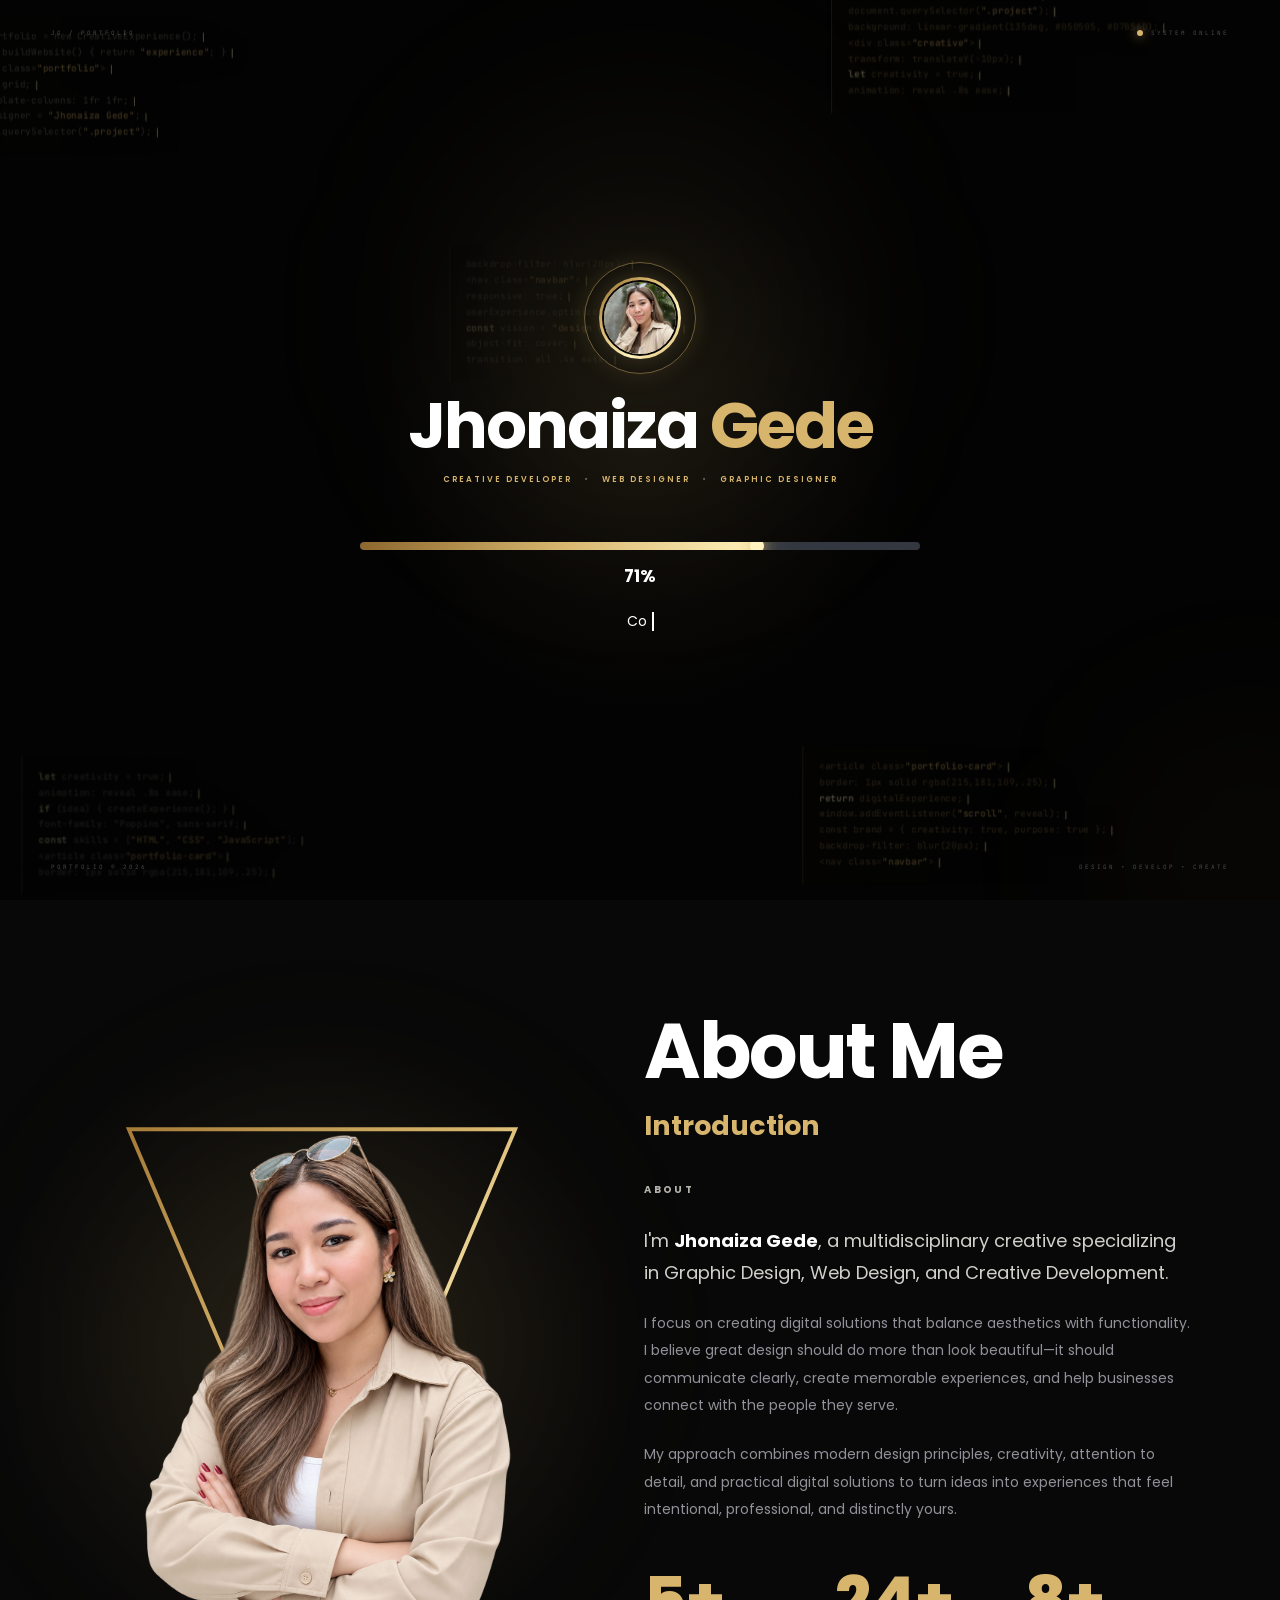
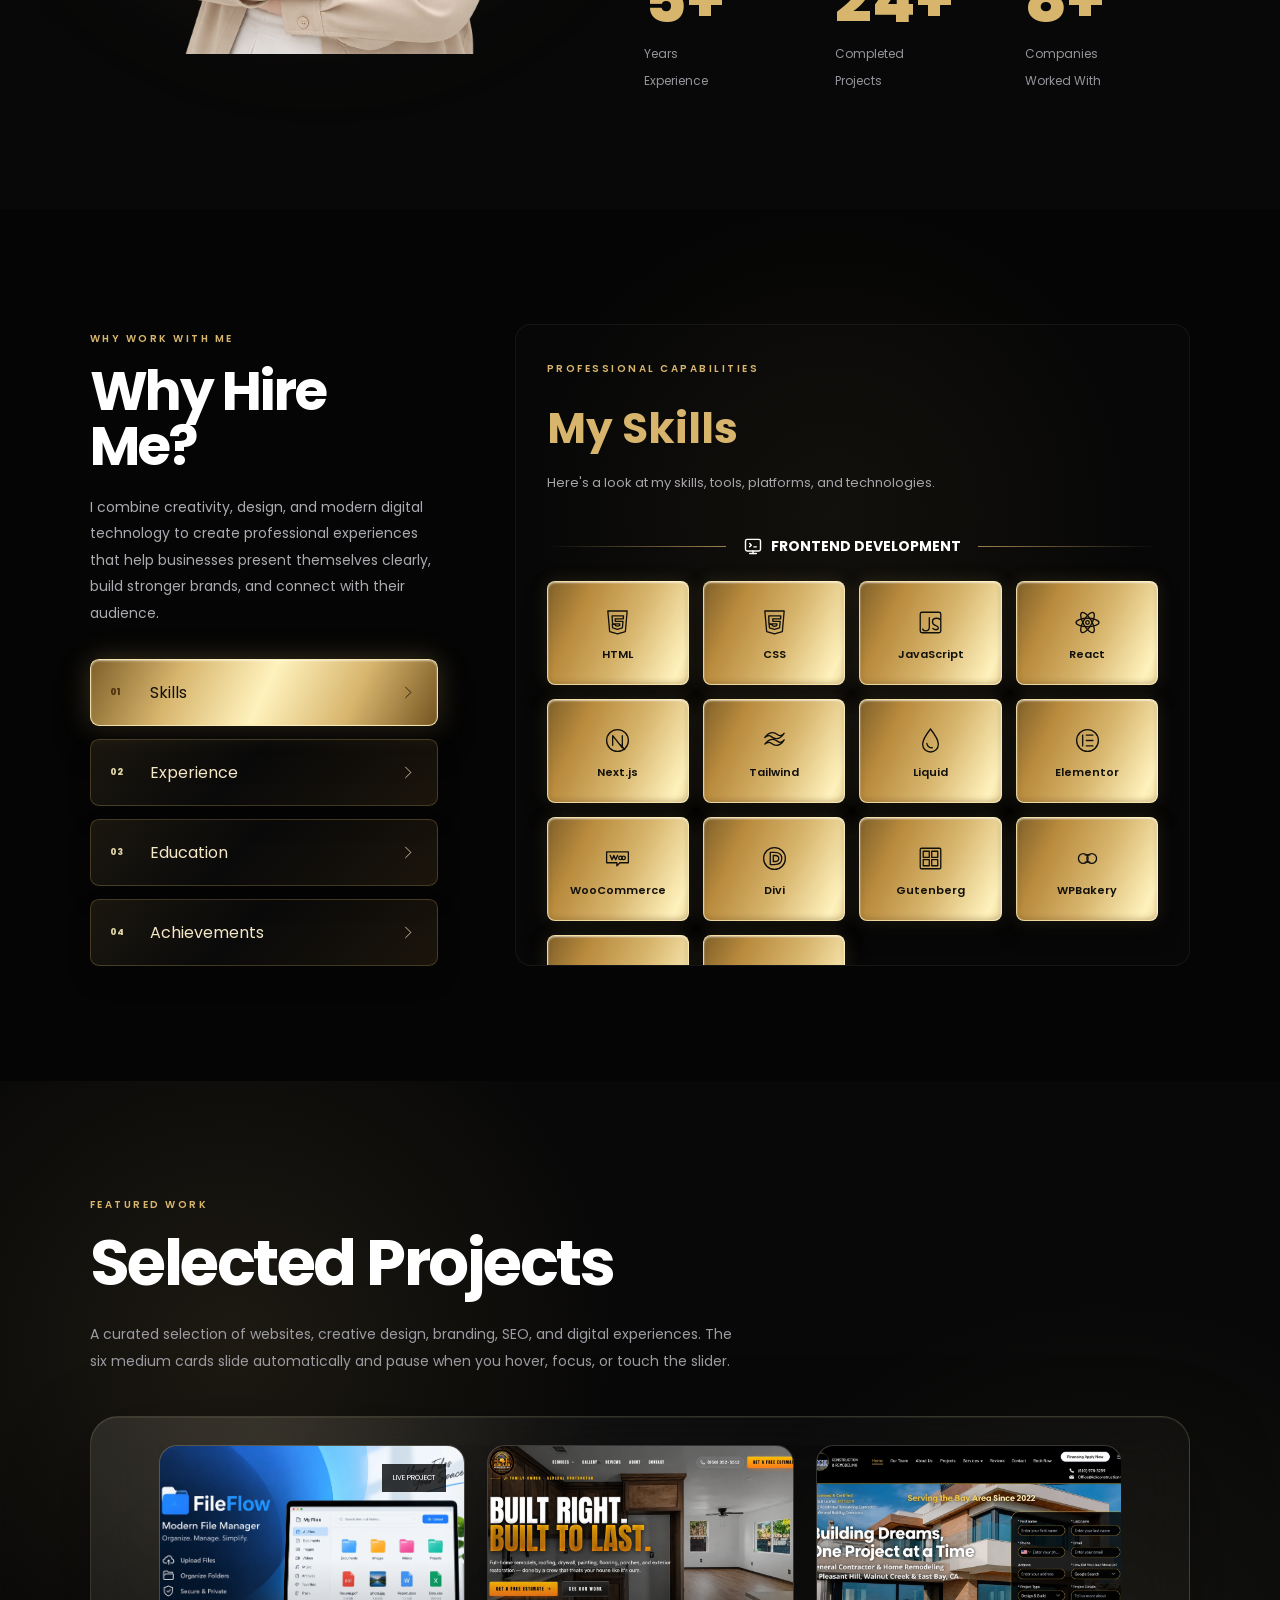
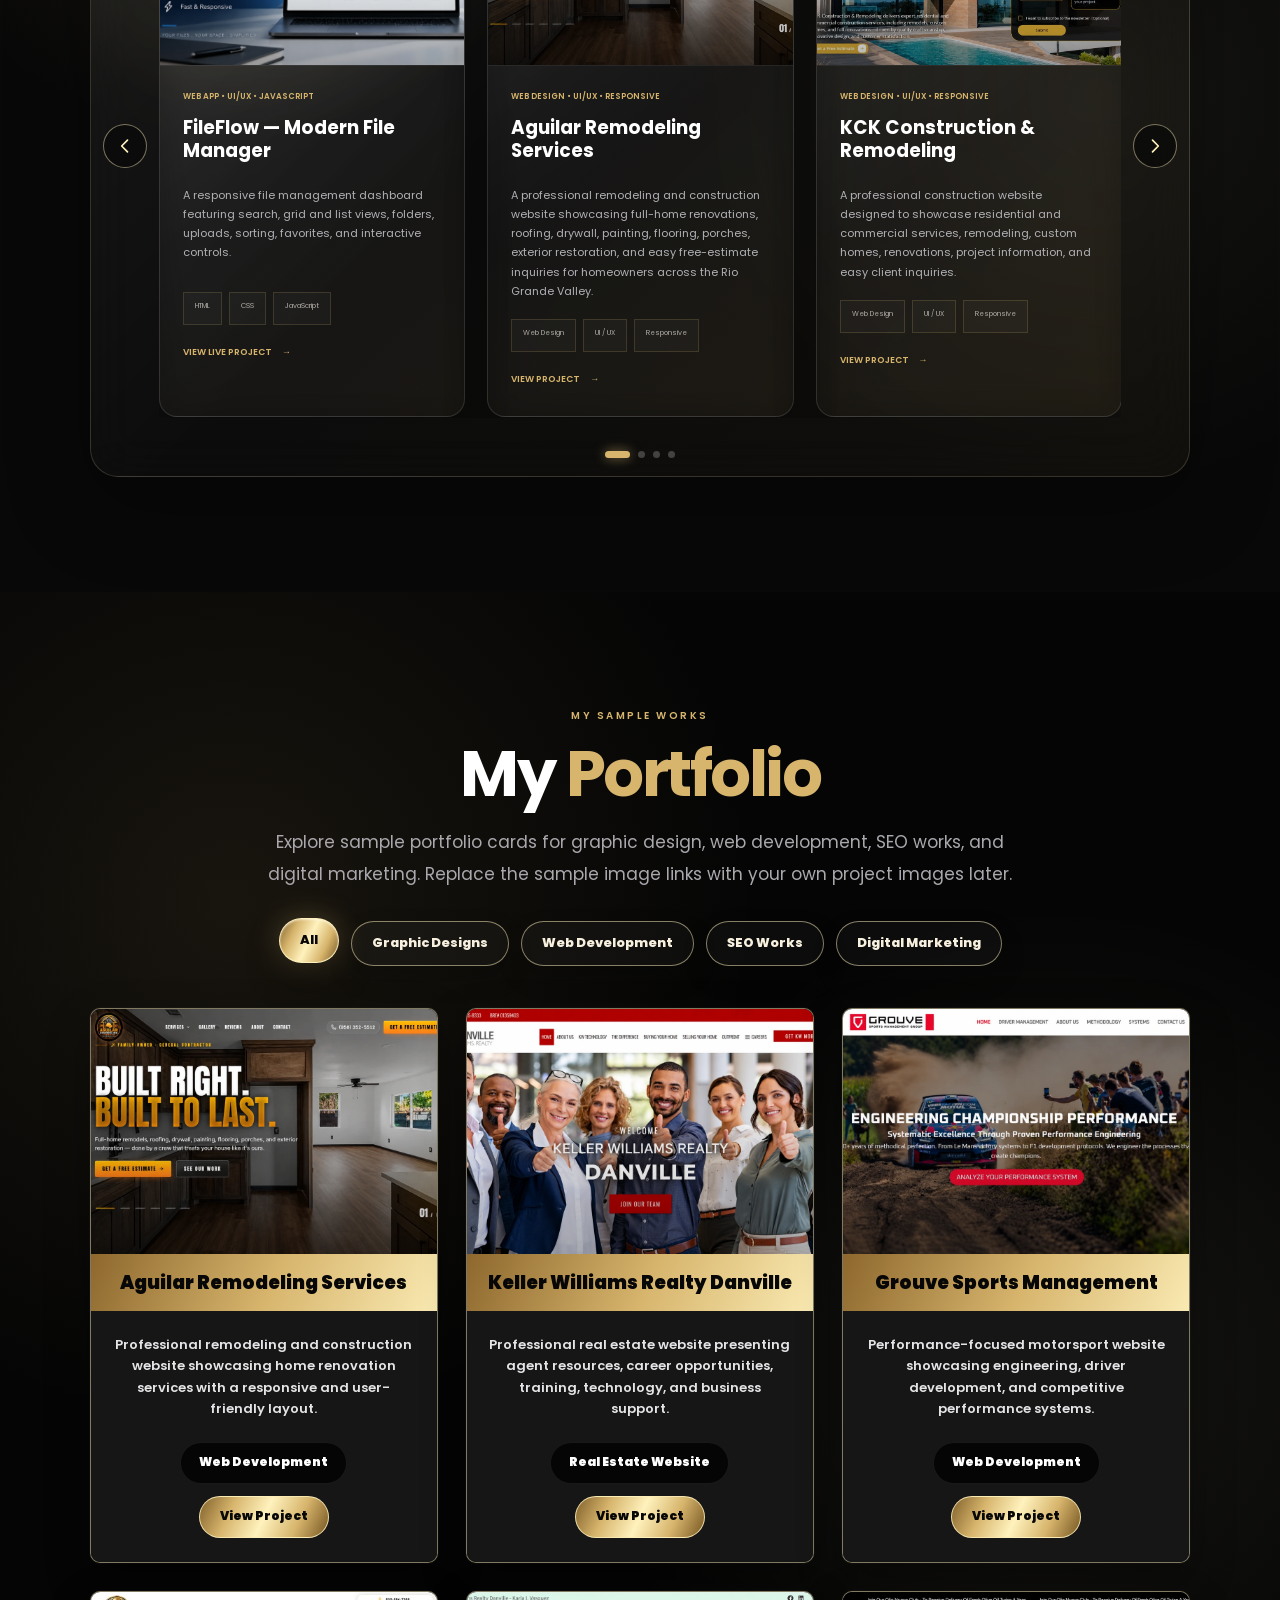
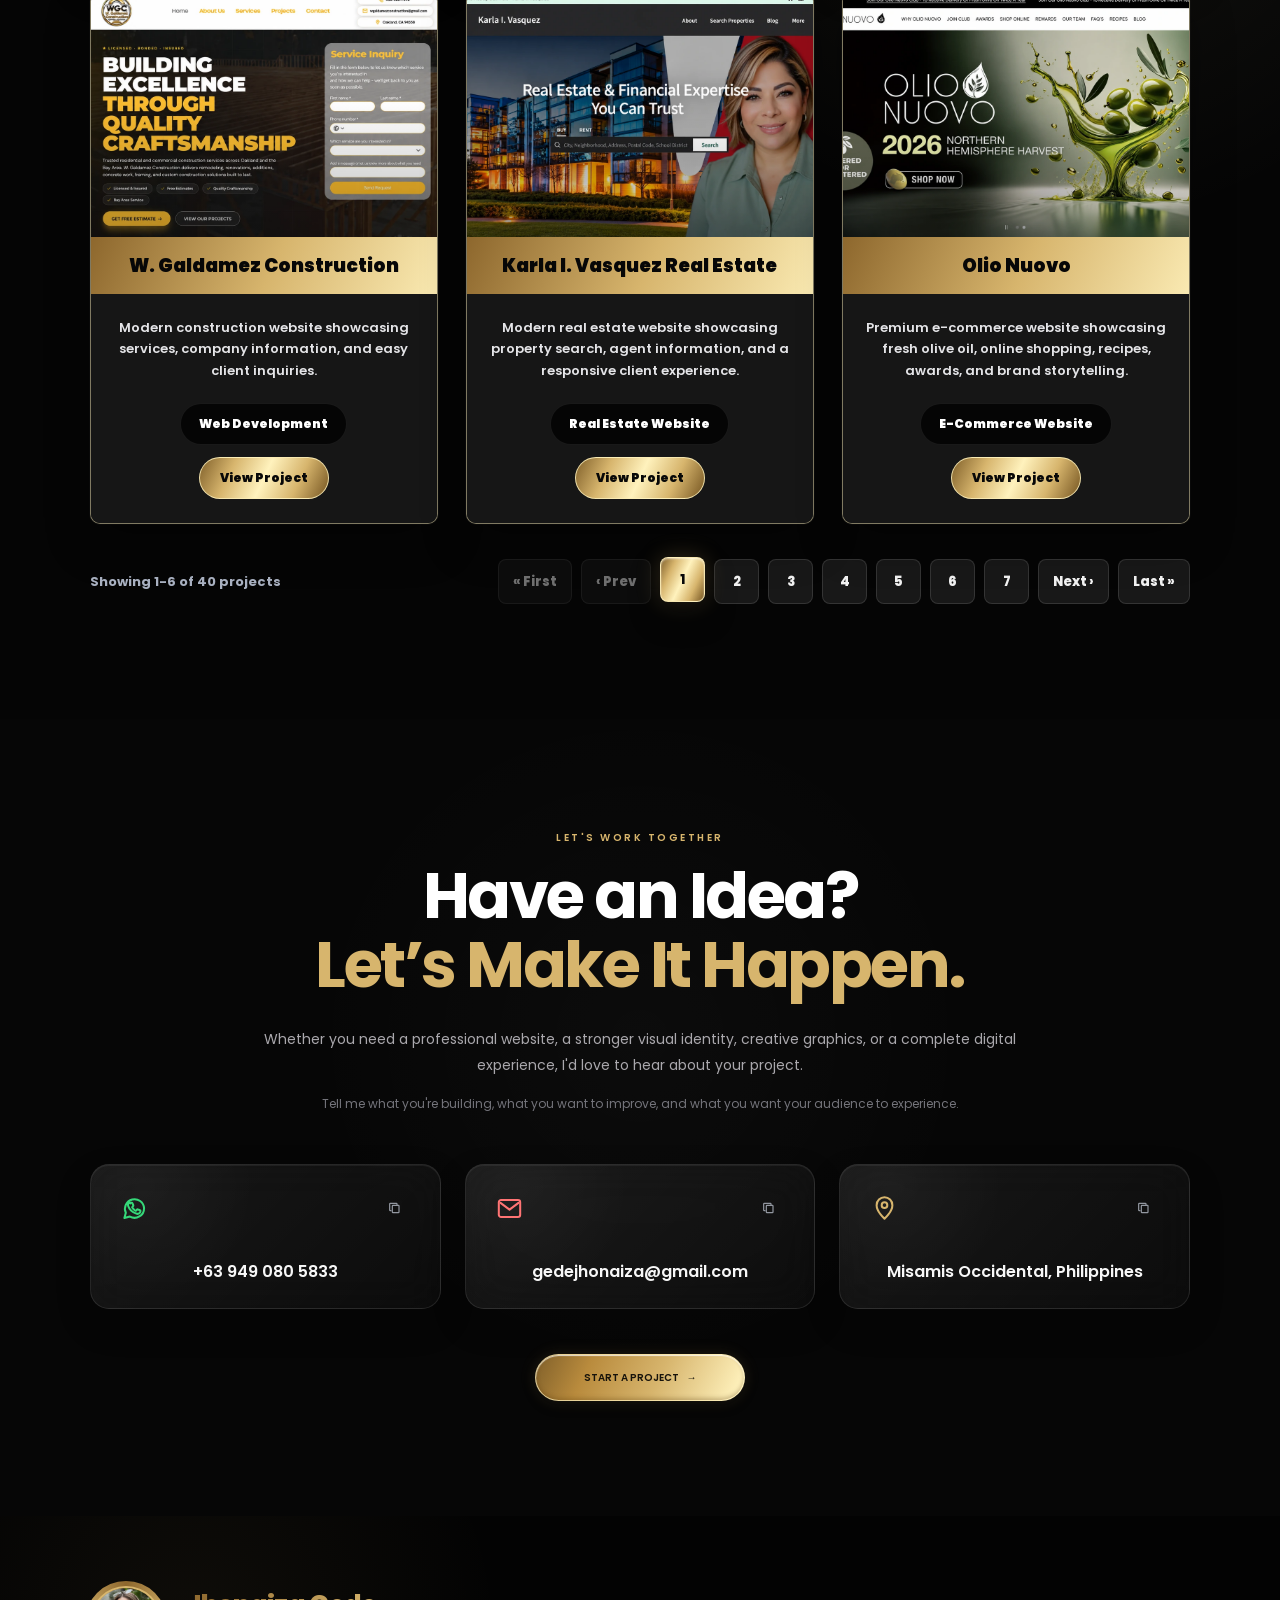
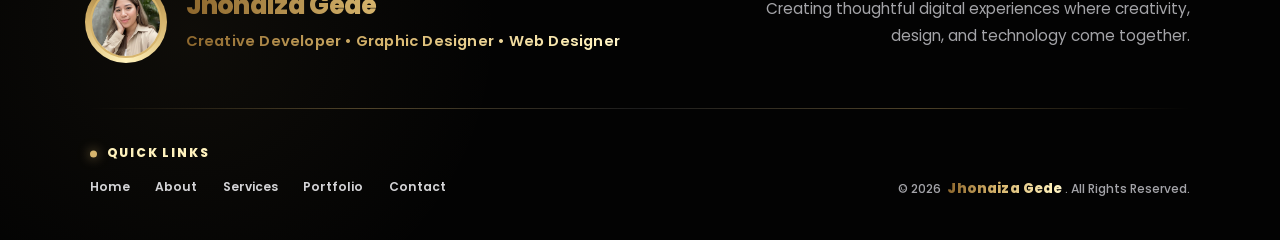
==== index.html @ cc15a321 "Update index.html" ====
<!DOCTYPE html>
<html lang="en">

<head>

<meta charset="UTF-8">

<meta
    name="viewport"
    content="width=device-width, initial-scale=1.0, viewport-fit=cover"
>

<title>Jhonaiza Gede | Creative Developer Portfolio</title>

<meta
    name="description"
    content="Jhonaiza Gede is a Creative Developer, Web Designer, and Graphic Designer creating modern websites, digital designs, branding, and creative experiences."
>

<meta
    name="keywords"
    content="Jhonaiza Gede, Creative Developer, Web Designer, Graphic Designer, Portfolio, UI UX Designer, Branding, Digital Design"
>

<meta
    name="author"
    content="Jhonaiza Gede"
>

<meta
    name="theme-color"
    content="#050505"
>

<meta
    name="apple-mobile-web-app-capable"
    content="yes"
>

<meta
    name="apple-mobile-web-app-status-bar-style"
    content="black-translucent"
>

<meta
    name="apple-mobile-web-app-title"
    content="Jhonaiza Gede"
>


<!-- =====================================================
FAVICONS
===================================================== -->

<link
    rel="icon"
    type="image/webp"
    href="assets/favicon/Favicon.webp"
>

<link
    rel="icon"
    type="image/x-icon"
    href="assets/favicon/favicon.ico"
>

<link
    rel="icon"
    type="image/png"
    sizes="32x32"
    href="assets/favicon/favicon-32x32.png"
>

<link
    rel="icon"
    type="image/png"
    sizes="192x192"
    href="assets/favicon/favicon-192x192.png"
>

<link
    rel="icon"
    type="image/png"
    sizes="512x512"
    href="assets/favicon/favicon-512x512.png"
>

<link
    rel="apple-touch-icon"
    href="assets/favicon/apple-touch-icon.png"
>

<!-- GOOGLE FONTS -->

<link
    rel="preconnect"
    href="https://fonts.googleapis.com"
>

<link
    rel="preconnect"
    href="https://fonts.gstatic.com"
    crossorigin
>

<link
    href="https://fonts.googleapis.com/css2?family=JetBrains+Mono:wght@300;400;500;600&family=Poppins:wght@300;400;500;600;700;800&display=swap"
    rel="stylesheet"
>

<link
    rel="stylesheet"
    href="style.css"
>

</head>


<body>


<!-- =====================================================
PAGE LOADER
===================================================== -->

<div
    class="loader"
    id="pageLoader"
>

<div
    class="loader-code-background"
    id="loaderCodeBackground"
    aria-hidden="true"
></div>

<div class="loader-grid"></div>

<div class="loader-glow loader-glow-one"></div>

<div class="loader-glow loader-glow-two"></div>


<div class="loader-center">


<div class="loader-logo-shell">

<div class="loader-logo-ring"></div>


<div class="loader-logo">

<img
    src="assets/profile/Profile.webp"
    alt="Jhonaiza Gede"
>

</div>

</div>


<h1 class="loader-name">

Jhonaiza

<span>
Gede
</span>

</h1>


<p class="loader-title">

CREATIVE DEVELOPER

<span>•</span>

WEB DESIGNER

<span>•</span>

GRAPHIC DESIGNER

</p>


<div class="loader-progress-wrapper">

<div class="loader-track">

<div
    class="loader-progress"
    id="loaderProgress"
>

<span class="progress-glow"></span>

</div>

</div>


<strong
    class="loader-percent"
    id="loaderPercent"
>
0%
</strong>

</div>


<div class="loader-typing-row">

<span
    id="loaderTypingText"
    class="loader-typing-text"
></span>

<span class="loader-caret"></span>

</div>


</div>


<div class="loader-top-info">

<span>
JG / PORTFOLIO
</span>

<span class="loader-online">

<i></i>

SYSTEM ONLINE

</span>

</div>


<div class="loader-bottom-info">

<span>
PORTFOLIO © 2026
</span>

<span>
DESIGN • DEVELOP • CREATE
</span>

</div>


</div>



<!-- =====================================================
CUSTOM CURSOR
===================================================== -->

<div class="cursor"></div>



<!-- =====================================================
DESKTOP HEADER
===================================================== -->

<header class="desktop-header">

<nav class="navbar">


<a
    href="#home"
    class="logo"
    aria-label="Jhonaiza Gede Home"
>
JG
</a>


<ul class="nav-links">

<li>
<a href="#home">
Home
</a>
</li>

<li>
<a href="#about">
About
</a>
</li>

<li>
<a href="#services">
Services
</a>
</li>

<li>
<a href="#MyPortfolio">
Portfolio
</a>
</li>

<li>
<a href="#contact">
Contact
</a>
</li>

</ul>


<a
    href="#contact"
    class="nav-hire"
>

HIRE ME

<span>
→
</span>

</a>


</nav>

</header>



<!-- =====================================================
MOBILE BOTTOM NAVIGATION
===================================================== -->

<nav
    class="mobile-bottom-nav"
    id="mobileBottomNav"
    aria-label="Mobile Navigation"
>


<a
    href="#about"
    class="mobile-bottom-link"
>

<span class="mobile-nav-icon">

<svg viewBox="0 0 24 24">

<circle cx="12" cy="8" r="4"></circle>

<path d="M4 21c0-4.2 3.6-7 8-7s8 2.8 8 7"></path>

</svg>

</span>

<span>
About
</span>

</a>


<a
    href="#services"
    class="mobile-bottom-link"
>

<span class="mobile-nav-icon">

<svg viewBox="0 0 24 24">

<path d="M6 3h9l3 3v15H6z"></path>

<path d="M14 3v4h4"></path>

<path d="M9 11h6M9 15h6"></path>

</svg>

</span>

<span>
Services
</span>

</a>


<a
    href="#MyPortfolio"
    class="mobile-bottom-link"
>

<span class="mobile-nav-icon">

<svg viewBox="0 0 24 24">

<rect
    x="3"
    y="7"
    width="18"
    height="13"
    rx="2"
></rect>

<path d="M9 7V5h6v2"></path>

<path d="M3 12h18"></path>

</svg>

</span>

<span>
Portfolio
</span>

</a>


<a
    href="#contact"
    class="mobile-bottom-link mobile-hire-link"
>

<span class="mobile-nav-icon">

<svg viewBox="0 0 24 24">

<rect
    x="3"
    y="5"
    width="18"
    height="14"
    rx="2"
></rect>

<path d="m4 7 8 6 8-6"></path>

</svg>

</span>

<span>
Hire
</span>

</a>


</nav>



<!-- =====================================================
HERO
===================================================== -->

<section
    class="hero"
    id="home"
>


<div
    class="hero-code-background"
    id="heroCodeBackground"
    aria-hidden="true"
></div>


<div class="hero-code-vignette"></div>

<div class="hero-gold-glow"></div>


<div class="gold-particles">

<span></span>
<span></span>
<span></span>
<span></span>
<span></span>
<span></span>

</div>



<div class="hero-content-side">


<p class="hero-intro">
Hello, It's Me
</p>


<h1>

Jhonaiza

<br>

<span>
Gede
</span>

</h1>


<div class="hero-role-line">

<span class="hero-role-prefix">
And I do
</span>


<span
    class="hero-role-typing"
    id="heroRoleTyping"
>
Creative Development
</span>


<span class="hero-role-caret"></span>

</div>


<p class="hero-text">

I transform ideas into polished digital experiences
through modern web design, compelling visuals,
thoughtful branding, and user-focused solutions.

</p>


<p class="hero-text hero-secondary-text">

I combine creativity, strategy, and technology
to help brands and businesses build a stronger
and more memorable presence online.

</p>



<!-- =====================================================
HERO SOCIAL ICONS
===================================================== -->

<div class="hero-socials">


<!-- WHATSAPP THIN OUTLINE -->

<a
    href="https://wa.me/639490805833?text=Hi%20Jhonaiza%2C%20I%27d%20like%20to%20discuss%20a%20project."
    class="hero-social-link"
    aria-label="WhatsApp"
    title="WhatsApp"
>

<svg
    class="whatsapp-thin-icon"
    viewBox="0 0 24 24"
    aria-hidden="true"
>

<path
    d="M20.5 11.7a8.5 8.5 0 0 1-12.6 7.5L3 20.5l1.3-4.7A8.5 8.5 0 1 1 20.5 11.7Z"
></path>

<path
    d="M8.3 7.4c.2-.5.4-.5.8-.5h.5c.2 0 .4 0 .6.5l.7 1.7c.1.3.1.5-.1.7l-.7.8c-.2.2-.2.4-.1.6.7 1.2 1.6 2.1 2.8 2.8.2.1.4.1.6-.1l.9-1c.2-.2.4-.3.7-.1l1.8.8c.3.1.5.3.5.6 0 .4-.2 1.3-.8 1.8-.6.6-1.5.9-2.5.7-1.4-.3-3.3-1.1-5-2.8-1.3-1.3-2.3-3-2.7-4.3-.3-.9-.1-1.7.4-2.2.2-.2.4-.4.6-.5Z"
></path>

</svg>

<span class="social-line"></span>

</a>



<a
    href="mailto:gedejhonaiza@gmail.com"
    class="hero-social-link"
    aria-label="Email"
>

<svg viewBox="0 0 24 24">

<rect
    x="2"
    y="4"
    width="20"
    height="16"
    rx="2"
></rect>

<path d="m3 6 9 7 9-7"></path>

</svg>

<span class="social-line"></span>

</a>



<a
    href="https://www.linkedin.com/in/jhonaiza-gede-11296a314/"
    class="hero-social-link"
    aria-label="LinkedIn"
>

<svg viewBox="0 0 24 24">

<rect
    x="3"
    y="3"
    width="18"
    height="18"
    rx="2"
></rect>

<path d="M7 10v7"></path>

<path d="M7 7.2v.1"></path>

<path
    d="M11 17v-4c0-2 1-3 2.7-3 1.8 0 3.3 1.1 3.3 3.5V17"
></path>

<path d="M11 10v7"></path>

</svg>

<span class="social-line"></span>

</a>



<a
    href="https://github.com/gedejhonaiza-byte"
    target="_blank"
    rel="noopener noreferrer"
    class="hero-social-link"
    aria-label="GitHub"
>

<svg viewBox="0 0 24 24">

<path
d="M12 2a10 10 0 0 0-3.16 19.49c.5.09.68-.22.68-.48v-1.88c-2.78.6-3.37-1.18-3.37-1.18-.45-1.16-1.11-1.47-1.11-1.47-.91-.62.07-.61.07-.61 1 .07 1.53 1.03 1.53 1.03.89 1.53 2.34 1.09 2.91.83.09-.65.35-1.09.63-1.34-2.22-.25-4.56-1.11-4.56-4.94 0-1.09.39-1.98 1.03-2.68-.1-.25-.45-1.27.1-2.64 0 0 .84-.27 2.75 1.02A9.6 9.6 0 0 1 12 6.82c.85 0 1.71.12 2.51.35 1.91-1.29 2.75-1.02 2.75-1.02.55 1.37.2 2.39.1 2.64.64.7 1.03 1.59 1.03 2.68 0 3.84-2.34 4.68-4.57 4.93.36.31.68.92.68 1.86v2.75c0 .27.18.58.69.48A10 10 0 0 0 12 2Z"
></path>

</svg>

<span class="social-line"></span>

</a>


</div>



<!-- HERO BUTTONS -->

<div class="hero-actions">


<a
    href="assets/cv/Jhonaiza_Gede.pdf"
    target="_blank"
    class="hero-cv-button hero-icon-button"
>

<span class="hero-button-text">
View CV
</span>


<span
    class="hero-button-icon hero-cv-icon"
    aria-hidden="true"
>

<svg viewBox="0 0 64 64">

<path d="M14 5h27l9 9v45H14z"></path>

<path d="M41 5v10h9"></path>

<rect
    x="31"
    y="13"
    width="12"
    height="13"
    rx="1"
></rect>

<circle
    cx="37"
    cy="18"
    r="3"
></circle>

<path
    d="M32.5 24c.8-3 2.5-4.5 4.5-4.5s3.7 1.5 4.5 4.5"
></path>

<path d="M20 35h24"></path>

<path d="M20 42h24"></path>

<path d="M20 49h20"></path>

</svg>

</span>

</a>



<a
    href="#MyPortfolio"
    class="hero-project-link hero-icon-button"
>

<span class="hero-button-text">
View Portfolio
</span>


<span
    class="hero-button-icon hero-portfolio-icon"
    aria-hidden="true"
>

<svg viewBox="0 0 64 64">

<path d="M8 24h48v32H8z"></path>

<path d="M13 24V15h11v4h25v5"></path>

<path d="M18 15V9h29v10"></path>

<circle
    cx="32"
    cy="36"
    r="7"
></circle>

<circle
    cx="32"
    cy="33"
    r="2.5"
></circle>

<path
    d="M27 41c1-3 2.7-4.5 5-4.5s4 1.5 5 4.5"
></path>

<path d="M15 49h34"></path>

</svg>

</span>

</a>


</div>


</div>



<!-- =====================================================
HERO PROFILE
===================================================== -->

<div class="hero-photo-column">


<div class="hero-profile-float">


<div class="hero-profile-stage">


<div class="hero-shape-gold"></div>

<div class="hero-shape-outline"></div>

<div class="hero-shape-main"></div>


<img
    src="assets/profile/Profile.png"
    alt="Jhonaiza Gede"
    class="hero-overlap-photo"
>


</div>

<div class="hero-experience-card">


<div class="hero-experience-number">
5+
</div>


<div class="hero-experience-copy">

<small>
YEARS OF
</small>

<strong>
Creative Experience
</strong>

</div>


</div>


<div class="hero-photo-tag">

<span></span>

AVAILABLE FOR PROJECTS

</div>


</div>


</div>


</div>


</section>



<!-- =====================================================
ABOUT
===================================================== -->

<section
    class="section about-section"
    id="about"
>


<div class="about-container">


<div class="about-visual">


<div class="about-glow"></div>


<svg
    class="about-triangle"
    viewBox="0 0 460 540"
    aria-hidden="true"
>

<defs>

<linearGradient
    id="triangleGold"
    x1="0"
    y1="0"
    x2="1"
    y2="1"
>

<stop
    offset="0%"
    stop-color="#A67C38"
></stop>

<stop
    offset="45%"
    stop-color="#D7B56D"
></stop>

<stop
    offset="70%"
    stop-color="#FFF2BD"
></stop>

<stop
    offset="100%"
    stop-color="#B48B46"
></stop>

</linearGradient>

</defs>


<polygon
    points="28,35 432,35 230,510"
    fill="none"
    stroke="url(#triangleGold)"
    stroke-width="4"
></polygon>

</svg>


<img
    src="assets/profile/Profile.png"
    alt="Jhonaiza Gede"
    class="about-overlap-photo"
>

    

</div>



<div class="about-content">


<h2>
About Me
</h2>


<h3 class="about-introduction">
Introduction
</h3>


<p class="about-small-label">
ABOUT
</p>


<p class="about-lead">

I'm <strong>Jhonaiza Gede</strong>, a multidisciplinary
creative specializing in Graphic Design, Web Design,
and Creative Development.

</p>


<p>

I focus on creating digital solutions that balance
aesthetics with functionality. I believe great design
should do more than look beautiful—it should communicate
clearly, create memorable experiences, and help businesses
connect with the people they serve.

</p>


<p>

My approach combines modern design principles,
creativity, attention to detail, and practical
digital solutions to turn ideas into experiences
that feel intentional, professional, and distinctly yours.

</p>



<div class="about-stats">


<div class="about-stat">

<strong
    class="stat-number"
    data-number="5"
    data-suffix="+"
>
0+
</strong>

<span>
Years
<br>
Experience
</span>

</div>


<div class="about-stat">

<strong
    class="stat-number"
    data-number="24"
    data-suffix="+"
>
0+
</strong>

<span>
Completed
<br>
Projects
</span>

</div>


<div class="about-stat">

<strong
    class="stat-number"
    data-number="8"
    data-suffix="+"
>
0+
</strong>

<span>
Companies
<br>
Worked With
</span>

</div>


</div>


</div>


</div>


</section>



<!-- =====================================================
SERVICES / WHY HIRE ME
===================================================== -->

<section
    class="section hire-section"
    id="services"
>


<div class="hire-layout">


<div class="hire-sidebar">


<p class="section-label">
WHY WORK WITH ME
</p>


<h2>
Why Hire Me?
</h2>


<p class="hire-description">

I combine creativity, design, and modern digital
technology to create professional experiences that
help businesses present themselves clearly, build
stronger brands, and connect with their audience.

</p>


<div
    class="hire-tabs"
    role="tablist"
    aria-label="Professional profile information"
>


<button
    class="hire-tab active"
    type="button"
    data-hire-tab="skills"
>

<span>
01
</span>

Skills

<svg viewBox="0 0 24 24">
<path d="M8 5l7 7-7 7"></path>
</svg>

</button>


<button
    class="hire-tab"
    type="button"
    data-hire-tab="experience"
>

<span>
02
</span>

Experience

<svg viewBox="0 0 24 24">
<path d="M8 5l7 7-7 7"></path>
</svg>

</button>


<button
    class="hire-tab"
    type="button"
    data-hire-tab="education"
>

<span>
03
</span>

Education

<svg viewBox="0 0 24 24">
<path d="M8 5l7 7-7 7"></path>
</svg>

</button>


<button
    class="hire-tab"
    type="button"
    data-hire-tab="achievements"
>

<span>
04
</span>

Achievements

<svg viewBox="0 0 24 24">
<path d="M8 5l7 7-7 7"></path>
</svg>

</button>


</div>


</div>



<!-- =====================================================
RIGHT SIDE TAB WINDOW
===================================================== -->

<div class="hire-content-window">


<div class="hire-content-scroll">


<!-- =====================================================
SKILLS TAB
===================================================== -->

<div
    class="hire-tab-panel active"
    data-hire-panel="skills"
>


<div class="hire-panel-heading">

<p class="section-label">
PROFESSIONAL CAPABILITIES
</p>

<h3>
My Skills
</h3>

<p>
Here's a look at my skills, tools, platforms, and technologies.
</p>

</div>



<!-- =====================================================
FRONTEND DEVELOPMENT
===================================================== -->

<div class="hire-skill-group">


<div class="hire-group-heading">

<span></span>


<h4>

<svg
    class="group-heading-icon"
    viewBox="0 0 24 24"
>

<rect
    x="3"
    y="4"
    width="18"
    height="14"
    rx="2"
></rect>

<path d="M8 21h8"></path>

<path d="M12 18v3"></path>

<path d="m8 9 2 2-2 2"></path>

<path d="M13 13h3"></path>

</svg>

FRONTEND DEVELOPMENT

</h4>


<span></span>

</div>



<div class="hire-tool-grid">


<!-- HTML -->

<div class="hire-tool-card">

<div class="hire-tool-icon">

<svg viewBox="0 0 48 48">

<path
    d="M8 5h32l-3 34-13 4-13-4L8 5Z"
></path>

<path
    d="M15 13h19l-.5 5H20l.4 4h12.7l-1 11-8.1 2.3-8.1-2.3-.5-6h5l.2 2.2 3.4.9 3.5-.9.3-3H15.9L15 13Z"
></path>

</svg>

</div>

<strong>
HTML
</strong>

</div>



<!-- CSS -->

<div class="hire-tool-card">

<div class="hire-tool-icon">

<svg viewBox="0 0 48 48">

<path
    d="M8 5h32l-3 34-13 4-13-4L8 5Z"
></path>

<path
    d="M14.5 13h20L34 18H21l.4 4h12l-1 11L24 35.4 15.7 33l-.6-6h5l.3 2.3 3.6 1 3.7-1 .3-3H14.8L14.5 13Z"
></path>

</svg>

</div>

<strong>
CSS
</strong>

</div>



<!-- JAVASCRIPT -->

<div class="hire-tool-card">

<div class="hire-tool-icon">

<svg viewBox="0 0 48 48">

<rect
    x="7"
    y="7"
    width="34"
    height="34"
    rx="3"
></rect>

<path
    d="M22 16v16c0 4-2 6-6 6-2 0-4-1-5-3"
></path>

<path
    d="M28 34c1.4 1.4 3 2 5 2 2.6 0 4-1.2 4-3 0-2-1.3-2.7-4.2-3.8-3.5-1.3-5.5-3-5.5-6.4 0-3.3 2.7-5.8 6.7-5.8 2.5 0 4.3.7 5.7 1.8"
></path>

</svg>

</div>

<strong>
JavaScript
</strong>

</div>



<!-- REACT -->

<div class="hire-tool-card">

<div class="hire-tool-icon">

<svg viewBox="0 0 48 48">

<circle cx="24" cy="24" r="3"></circle>

<ellipse
    cx="24"
    cy="24"
    rx="19"
    ry="7"
></ellipse>

<ellipse
    cx="24"
    cy="24"
    rx="19"
    ry="7"
    transform="rotate(60 24 24)"
></ellipse>

<ellipse
    cx="24"
    cy="24"
    rx="19"
    ry="7"
    transform="rotate(120 24 24)"
></ellipse>

</svg>

</div>

<strong>
React
</strong>

</div>



<!-- NEXT -->

<div class="hire-tool-card">

<div class="hire-tool-icon">

<svg viewBox="0 0 48 48">

<circle
    cx="24"
    cy="24"
    r="18"
></circle>

<path d="M16 32V16l16 20V16"></path>

<path d="m29 31 7 8"></path>

</svg>

</div>

<strong>
Next.js
</strong>

</div>



<!-- TAILWIND -->

<div class="hire-tool-card">

<div class="hire-tool-icon">

<svg viewBox="0 0 48 48">

<path
    d="M8 19c4-6 8-8 13-8 7 0 8 5 12 5 3 0 5-1 7-4-4 7-8 9-13 9-7 0-8-5-12-5-3 0-5 1-7 3Z"
></path>

<path
    d="M8 30c4-6 8-8 13-8 7 0 8 5 12 5 3 0 5-1 7-4-4 7-8 9-13 9-7 0-8-5-12-5-3 0-5 1-7 3Z"
></path>

</svg>

</div>

<strong>
Tailwind
</strong>

</div>



<!-- LIQUID -->

<div class="hire-tool-card">

<div class="hire-tool-icon">

<svg viewBox="0 0 48 48">

<path
    d="M24 5c7 9 13 17 13 25a13 13 0 0 1-26 0c0-8 6-16 13-25Z"
></path>

<path
    d="M18 29c1 5 4 7 9 7"
></path>

</svg>

</div>

<strong>
Liquid
</strong>

</div>



<!-- ELEMENTOR -->

<div class="hire-tool-card">

<div class="hire-tool-icon">

<svg viewBox="0 0 48 48">

<circle
    cx="24"
    cy="24"
    r="18"
></circle>

<path d="M16 15v18"></path>

<path d="M22 15h11"></path>

<path d="M22 24h11"></path>

<path d="M22 33h11"></path>

</svg>

</div>

<strong>
Elementor
</strong>

</div>



<!-- WOOCOMMERCE -->

<div class="hire-tool-card">

<div class="hire-tool-icon">

<svg viewBox="0 0 48 48">

<path
    d="M6 13h36v18H28l-5 5v-5H6V13Z"
></path>

<path
    d="M12 19l3 7 3-7 3 7 3-7"
></path>

<path
    d="M29 20c-4 0-4 6 0 6s4-6 0-6Z"
></path>

<path
    d="M34 20c-4 0-4 6 0 6s4-6 0-6Z"
></path>

</svg>

</div>

<strong>
WooCommerce
</strong>

</div>



<!-- DIVI -->

<div class="hire-tool-card">

<div class="hire-tool-icon">

<svg viewBox="0 0 48 48">

<circle
    cx="24"
    cy="24"
    r="18"
></circle>

<path
    d="M17 14h7c8 0 12 4 12 10s-4 10-12 10h-7V14Z"
></path>

<path d="M22 19v10h3c4 0 6-2 6-5s-2-5-6-5h-3Z"></path>

</svg>

</div>

<strong>
Divi
</strong>

</div>



<!-- GUTENBERG -->

<div class="hire-tool-card">

<div class="hire-tool-icon">

<svg viewBox="0 0 48 48">

<rect
    x="7"
    y="7"
    width="34"
    height="34"
    rx="2"
></rect>

<rect
    x="12"
    y="12"
    width="10"
    height="10"
></rect>

<rect
    x="26"
    y="12"
    width="10"
    height="10"
></rect>

<rect
    x="12"
    y="26"
    width="10"
    height="10"
></rect>

<rect
    x="26"
    y="26"
    width="10"
    height="10"
></rect>

</svg>

</div>

<strong>
Gutenberg
</strong>

</div>



<!-- WPBAKERY -->

<div class="hire-tool-card">

<div class="hire-tool-icon">

<svg viewBox="0 0 48 48">

<circle
    cx="17"
    cy="24"
    r="8"
></circle>

<circle
    cx="31"
    cy="24"
    r="8"
></circle>

<path d="M20 18h8"></path>

<path d="M20 30h8"></path>

</svg>

</div>

<strong>
WPBakery
</strong>

</div>



<!-- SHOGUN -->

<div class="hire-tool-card">

<div class="hire-tool-icon">

<svg viewBox="0 0 48 48">

<path d="M7 24h7l4-8 5 16 5-16 4 8h9"></path>

<path d="M10 14h28"></path>

<path d="M10 34h28"></path>

</svg>

</div>

<strong>
Shogun
</strong>

</div>



<!-- FOXIFY -->

<div class="hire-tool-card">

<div class="hire-tool-icon">

<svg viewBox="0 0 48 48">

<path
    d="m9 14 8 5 7-10 7 10 8-5-4 19-11 6-11-6-4-19Z"
></path>

<path
    d="m17 25 7 5 7-5"
></path>

</svg>

</div>

<strong>
Foxify
</strong>

</div>


</div>

</div>



<!-- =====================================================
BACKEND DEVELOPMENT
===================================================== -->

<div class="hire-skill-group">


<div class="hire-group-heading">

<span></span>


<h4>

<svg
    class="group-heading-icon"
    viewBox="0 0 24 24"
>

<rect
    x="4"
    y="4"
    width="16"
    height="5"
    rx="1"
></rect>

<rect
    x="4"
    y="10"
    width="16"
    height="5"
    rx="1"
></rect>

<rect
    x="4"
    y="16"
    width="16"
    height="4"
    rx="1"
></rect>

<circle cx="7" cy="6.5" r=".7"></circle>

<circle cx="7" cy="12.5" r=".7"></circle>

<circle cx="7" cy="18" r=".7"></circle>

</svg>

BACKEND DEVELOPMENT

</h4>


<span></span>

</div>



<div class="hire-tool-grid">


<!-- PHP -->

<div class="hire-tool-card">

<div class="hire-tool-icon">

<svg viewBox="0 0 48 48">

<ellipse
    cx="24"
    cy="24"
    rx="20"
    ry="12"
></ellipse>

<path
    d="M12 28l3-9h5c4 0 5 2 4 5-1 3-3 4-7 4h-2"
></path>

<path
    d="M23 28l3-12"
></path>

<path
    d="M25 21h6c3 0 4 2 3 5l-.5 2"
></path>

<path
    d="M34 28l3-9h4"
></path>

</svg>

</div>

<strong>
PHP
</strong>

</div>



<!-- MYSQL -->

<div class="hire-tool-card">

<div class="hire-tool-icon">

<svg viewBox="0 0 48 48">

<ellipse
    cx="20"
    cy="12"
    rx="12"
    ry="5"
></ellipse>

<path
    d="M8 12v20c0 3 5 5 12 5s12-2 12-5V12"
></path>

<path d="M8 21c0 3 5 5 12 5s12-2 12-5"></path>

<path d="M8 30c0 3 5 5 12 5"></path>

<path d="M30 29c4-5 7-7 11-7"></path>

<path d="M35 18c4 2 6 5 6 9"></path>

</svg>

</div>

<strong>
MySQL
</strong>

</div>



<!-- YOAST SEO -->

<div class="hire-tool-card">

<div class="hire-tool-icon">

<svg viewBox="0 0 48 48">

<path
    d="M11 12h7l6 17 6-17h7L26 39h-6l4-9"
></path>

<path d="M33 8v26"></path>

<path d="M29 30h11"></path>

</svg>

</div>

<strong>
Yoast SEO
</strong>

</div>



<!-- GOOGLE ANALYTICS -->

<div class="hire-tool-card">

<div class="hire-tool-icon">

<svg viewBox="0 0 48 48">

<rect
    x="8"
    y="29"
    width="6"
    height="11"
    rx="3"
></rect>

<rect
    x="20"
    y="19"
    width="6"
    height="21"
    rx="3"
></rect>

<rect
    x="32"
    y="8"
    width="6"
    height="32"
    rx="3"
></rect>

</svg>

</div>

<strong>
Google Analytics
</strong>

</div>


</div>

</div>



<!-- =====================================================
AI TOOLS
===================================================== -->

<div class="hire-skill-group">


<div class="hire-group-heading">

<span></span>


<h4>

<svg
    class="group-heading-icon"
    viewBox="0 0 24 24"
>

<rect
    x="3"
    y="4"
    width="18"
    height="16"
    rx="2"
></rect>

<path d="m7 9 3 3-3 3"></path>

<path d="M13 15h4"></path>

</svg>

AI TOOLS USED IN CODING

</h4>


<span></span>

</div>



<div class="hire-tool-grid">


<!-- CLAUDE -->

<div class="hire-tool-card">

<div class="hire-tool-icon">

<svg viewBox="0 0 48 48">

<path d="M24 5v12"></path>

<path d="M24 31v12"></path>

<path d="M5 24h12"></path>

<path d="M31 24h12"></path>

<path d="m10 10 9 9"></path>

<path d="m29 29 9 9"></path>

<path d="m38 10-9 9"></path>

<path d="m19 29-9 9"></path>

<circle cx="24" cy="24" r="5"></circle>

</svg>

</div>

<strong>
Claude
</strong>

</div>



<!-- CURSOR -->

<div class="hire-tool-card">

<div class="hire-tool-icon">

<svg viewBox="0 0 48 48">

<path
    d="M8 8 39 25 27 28 22 40 8 8Z"
></path>

<path d="m26 28 9 9"></path>

</svg>

</div>

<strong>
Cursor
</strong>

</div>



<!-- CODEX -->

<div class="hire-tool-card">

<div class="hire-tool-icon">

<svg viewBox="0 0 48 48">

<path
    d="M24 5 39 13v22L24 43 9 35V13L24 5Z"
></path>

<path d="m20 17-7 7 7 7"></path>

<path d="m28 17 7 7-7 7"></path>

<path d="m26 14-4 20"></path>

</svg>

</div>

<strong>
Codex
</strong>

</div>



<!-- LOVABLE -->

<div class="hire-tool-card">

<div class="hire-tool-icon">

<svg viewBox="0 0 48 48">

<path
    d="M24 39 9 24C2 17 12 7 19 14l5 5 5-5c7-7 17 3 10 10L24 39Z"
></path>

</svg>

</div>

<strong>
Lovable
</strong>

</div>



<!-- COPILOT -->

<div class="hire-tool-card">

<div class="hire-tool-icon">

<svg viewBox="0 0 48 48">

<path
    d="M12 17c2-7 22-7 24 0l3 11c2 7-6 11-11 6-2 3-6 3-8 0-5 5-13 1-11-6l3-11Z"
></path>

<circle cx="18" cy="24" r="2"></circle>

<circle cx="30" cy="24" r="2"></circle>

<path d="M20 31h8"></path>

</svg>

</div>

<strong>
GitHub Copilot
</strong>

</div>



<!-- CHATGPT -->

<div class="hire-tool-card">

<div class="hire-tool-icon">

<svg viewBox="0 0 48 48">

<path
    d="M24 7c5-4 12 0 12 6 6 0 9 7 5 12 4 5 0 12-6 12-2 6-10 7-14 3-5 3-11-1-11-7-6-2-7-10-2-14-1-6 5-11 11-9 1-1 2-2 3-3Z"
></path>

<path
    d="m17 17 14 8-14 8V17Z"
></path>

</svg>

</div>

<strong>
ChatGPT
</strong>

</div>



<!-- GROK -->

<div class="hire-tool-card">

<div class="hire-tool-icon">

<svg viewBox="0 0 48 48">

<circle
    cx="24"
    cy="24"
    r="16"
></circle>

<path
    d="M15 31 33 15"
></path>

<path
    d="M17 17h11v11"
></path>

<path
    d="M20 31h11V20"
></path>

</svg>

</div>

<strong>
Grok
</strong>

</div>


</div>

</div>



<!-- =====================================================
CMS BUILDERS
===================================================== -->

<div class="hire-skill-group">


<div class="hire-group-heading">

<span></span>


<h4>

<svg
    class="group-heading-icon"
    viewBox="0 0 24 24"
>

<path d="m12 3 8 4-8 4-8-4 8-4Z"></path>

<path d="m4 12 8 4 8-4"></path>

<path d="m4 17 8 4 8-4"></path>

</svg>

CMS BUILDERS

</h4>


<span></span>

</div>



<div class="hire-tool-grid">


<!-- WORDPRESS -->

<div class="hire-tool-card">

<div class="hire-tool-icon">

<svg viewBox="0 0 48 48">

<circle
    cx="24"
    cy="24"
    r="19"
></circle>

<path
    d="M11 16h8"
></path>

<path
    d="M15 16 22 35"
></path>

<path
    d="M19 16 26 35"
></path>

<path
    d="M27 16c6 0 10 4 8 10l-4 10"
></path>

</svg>

</div>

<strong>
WordPress
</strong>

</div>



<!-- SHOPIFY -->

<div class="hire-tool-card">

<div class="hire-tool-icon">

<svg viewBox="0 0 48 48">

<path
    d="M13 15h24l-3 27-22-4 1-23Z"
></path>

<path
    d="M18 16c0-8 10-11 14-3"
></path>

<path
    d="M29 21c-2-2-8-2-8 2 0 4 8 2 8 7 0 5-7 6-10 2"
></path>

</svg>

</div>

<strong>
Shopify
</strong>

</div>



<!-- WIX -->

<div class="hire-tool-card">

<div class="hire-tool-icon">

<svg viewBox="0 0 48 48">

<circle
    cx="24"
    cy="24"
    r="18"
></circle>

<path
    d="m10 18 5 12 5-12 5 12 5-12"
></path>

<path d="M34 18v12"></path>

<path d="m34 24 5-6"></path>

<path d="m34 24 5 6"></path>

</svg>

</div>

<strong>
Wix
</strong>

</div>



<!-- SQUARESPACE -->

<div class="hire-tool-card">

<div class="hire-tool-icon">

<svg viewBox="0 0 48 48">

<path
    d="m11 27 11-11c3-3 8-3 11 0l4 4"
></path>

<path
    d="m8 33 14-14c3-3 8-3 11 0l7 7"
></path>

<path
    d="m14 36 11-11c3-3 8-3 11 0l4 4"
></path>

</svg>

</div>

<strong>
Squarespace
</strong>

</div>



<!-- WEBFLOW -->

<div class="hire-tool-card">

<div class="hire-tool-icon">

<svg viewBox="0 0 48 48">

<path
    d="M5 31 14 14h8l-4 8 8-8h8l-4 8 13-8-13 20H18l5-9-9 9H5l6-12"
></path>

</svg>

</div>

<strong>
Webflow
</strong>

</div>



<!-- GOHIGHLEVEL -->

<div class="hire-tool-card">

<div class="hire-tool-icon">

<svg viewBox="0 0 48 48">

<path d="M12 39V12"></path>

<path d="m7 17 5-5 5 5"></path>

<path d="M24 39V7"></path>

<path d="m19 12 5-5 5 5"></path>

<path d="M36 39V18"></path>

<path d="m31 23 5-5 5 5"></path>

<path d="M6 39h36"></path>

</svg>

</div>

<strong>
GoHighLevel
</strong>

</div>


</div>

</div>



<!-- =====================================================
DEPLOYMENT & HOSTING
===================================================== -->

<div class="hire-skill-group">


<div class="hire-group-heading">

<span></span>


<h4>

<svg
    class="group-heading-icon"
    viewBox="0 0 24 24"
>

<path
    d="M6 18h12a4 4 0 0 0 0-8 6 6 0 0 0-11.5-2A5 5 0 0 0 6 18Z"
></path>

<path d="M12 9v7"></path>

<path d="m9 13 3 3 3-3"></path>

</svg>

DEPLOYMENT & HOSTING

</h4>


<span></span>

</div>



<div class="hire-tool-grid">


<!-- GITHUB -->

<div class="hire-tool-card">

<div class="hire-tool-icon">

<svg viewBox="0 0 48 48">

<path
    d="M24 5a18 18 0 0 0-6 35c1 .2 1.4-.4 1.4-1v-3.5c-5.6 1.2-6.8-2.3-6.8-2.3-.9-2.3-2.2-2.9-2.2-2.9-1.8-1.2.1-1.2.1-1.2 2 .2 3.1 2.1 3.1 2.1 1.8 3.1 4.7 2.2 5.9 1.7.2-1.3.7-2.2 1.3-2.7-4.5-.5-9.2-2.2-9.2-9.9 0-2.2.8-4 2-5.4-.2-.5-.9-2.6.2-5.3 0 0 1.7-.5 5.5 2a19 19 0 0 1 10 0c3.8-2.5 5.5-2 5.5-2 1.1 2.7.4 4.8.2 5.3 1.3 1.4 2 3.2 2 5.4 0 7.7-4.7 9.4-9.2 9.9.7.6 1.4 1.8 1.4 3.7V39c0 .6.4 1.2 1.4 1A18 18 0 0 0 24 5Z"
></path>

</svg>

</div>

<strong>
GitHub
</strong>

</div>



<!-- CPANEL -->

<div class="hire-tool-card">

<div class="hire-tool-icon">

<svg viewBox="0 0 48 48">

<path
    d="M33 16c-2-4-5-6-10-6-8 0-14 6-14 14s6 14 14 14c5 0 9-2 11-6"
></path>

<path
    d="M23 18h11c4 0 7 3 7 7s-3 7-7 7H23"
></path>

<path
    d="M23 18v21"
></path>

</svg>

</div>

<strong>
cPanel
</strong>

</div>



<!-- HOSTINGER -->

<div class="hire-tool-card">

<div class="hire-tool-icon">

<svg viewBox="0 0 48 48">

<path d="M9 9 23 16v11L9 20V9Z"></path>

<path d="M25 21 39 28v11l-14-7V21Z"></path>

<path d="M25 9h14v11l-14 7V9Z"></path>

<path d="M9 28h14v11H9V28Z"></path>

</svg>

</div>

<strong>
Hostinger
</strong>

</div>



<!-- VERCEL -->

<div class="hire-tool-card">

<div class="hire-tool-icon">

<svg viewBox="0 0 48 48">

<path d="M24 8 43 39H5L24 8Z"></path>

</svg>

</div>

<strong>
Vercel
</strong>

</div>



<!-- CLOUDFLARE -->

<div class="hire-tool-card">

<div class="hire-tool-icon">

<svg viewBox="0 0 48 48">

<path
    d="M8 31h30c4 0 6-3 4-6-2-3-5-4-8-3-2-6-11-8-15-2-5-2-10 2-9 7-2 0-4 2-2 4H8Z"
></path>

</svg>

</div>

<strong>
Cloudflare
</strong>

</div>



<!-- GODADDY -->

<div class="hire-tool-card">

<div class="hire-tool-icon">

<svg viewBox="0 0 48 48">

<path
    d="M23 11c-7-8-18-2-14 7 2 4 6 6 10 7-4 3-6 7-4 11 4 8 15 5 20-1 4-5 5-12 2-17-2-4-7-7-12-4"
></path>

<path
    d="M24 18c5-5 12-5 15 0"
></path>

</svg>

</div>

<strong>
GoDaddy
</strong>

</div>


</div>

</div>



<!-- =====================================================
DESIGN & CREATIVE TOOLS
===================================================== -->

<div class="hire-skill-group">


<div class="hire-group-heading">

<span></span>


<h4>

<svg
    class="group-heading-icon"
    viewBox="0 0 24 24"
>

<path
    d="m14 4 6 6L9 21H3v-6L14 4Z"
></path>

<path d="m12 6 6 6"></path>

</svg>

DESIGN & CREATIVE TOOLS

</h4>


<span></span>

</div>



<div class="hire-tool-grid">


<!-- FIGMA -->

<div class="hire-tool-card">

<div class="hire-tool-icon">

<svg viewBox="0 0 48 48">

<circle cx="17" cy="12" r="7"></circle>

<circle cx="31" cy="12" r="7"></circle>

<circle cx="17" cy="24" r="7"></circle>

<circle cx="31" cy="24" r="7"></circle>

<circle cx="17" cy="36" r="7"></circle>

</svg>

</div>

<strong>
Figma
</strong>

</div>



<!-- CANVA -->

<div class="hire-tool-card">

<div class="hire-tool-icon">

<svg viewBox="0 0 48 48">

<circle
    cx="24"
    cy="24"
    r="18"
></circle>

<path
    d="M31 17c-2-2-4-3-7-3-6 0-10 4-10 10s4 10 10 10c3 0 6-1 8-3"
></path>

</svg>

</div>

<strong>
Canva
</strong>

</div>



<!-- PHOTOSHOP -->

<div class="hire-tool-card">

<div class="hire-tool-icon">

<svg viewBox="0 0 48 48">

<rect
    x="6"
    y="6"
    width="36"
    height="36"
    rx="4"
></rect>

<path
    d="M14 32V16h7c5 0 8 2 8 7s-3 7-8 7h-3"
></path>

<path
    d="M31 29c1.4 1.1 3 1.7 4.8 1.7 2 0 3.2-.7 3.2-2 0-3-7-1.5-7-6 0-3 2.4-5 5.5-5 1.5 0 3 .4 4.2 1.2"
></path>

</svg>

</div>

<strong>
Photoshop
</strong>

</div>



<!-- AFTER EFFECTS -->

<div class="hire-tool-card">

<div class="hire-tool-icon">

<svg viewBox="0 0 48 48">

<rect
    x="6"
    y="6"
    width="36"
    height="36"
    rx="4"
></rect>

<path d="m13 32 6-16 6 16"></path>

<path d="M16 25h6"></path>

<path d="M29 17v15"></path>

<path d="M29 17h10"></path>

<path d="M29 24h8"></path>

<path d="M29 32h10"></path>

</svg>

</div>

<strong>
After Effects
</strong>

</div>


</div>

</div>


</div>



<!-- =====================================================
EXPERIENCE TAB
LOGO + CALENDAR + YEAR
===================================================== -->

<div
    class="hire-tab-panel"
    data-hire-panel="experience"
>

    <div class="hire-panel-heading">

        <p class="section-label">
            PROFESSIONAL JOURNEY
        </p>

        <h3>
            My Experience
        </h3>

        <p>
            A selection of professional, creative,
            web, and digital experience.
        </p>

    </div>


    <div class="experience-grid">


        <!-- =================================================
        01 — GROUVE SPORTS MANAGEMENT GROUP
        ================================================= -->

        <article class="experience-card">

            <div class="experience-logo">

                <img
                    src="assets/experience/grouve_sports_management_logo.webp"
                    alt="Grouve Sports Management Group Logo"
                    loading="lazy"
                >

            </div>


            <div class="experience-card-body">

                <div class="experience-date">

                    <svg
                        viewBox="0 0 24 24"
                        aria-hidden="true"
                    >
                        <rect
                            x="3"
                            y="5"
                            width="18"
                            height="16"
                            rx="2"
                        ></rect>

                        <path d="M16 3v4"></path>
                        <path d="M8 3v4"></path>
                        <path d="M3 10h18"></path>

                    </svg>

                    <span>
                        2024
                    </span>

                </div>


                <h4>
                    Web Developer &amp; Graphic Designer
                </h4>


                <p class="experience-company">
                    Grouve Sports Management Group
                </p>


                <p class="experience-location">
                    Remote • Netherlands
                </p>

            </div>

        </article>



        <!-- =================================================
        02 — KELLER WILLIAMS
        ================================================= -->

        <article class="experience-card">

            <div class="experience-logo">

                <img
                    src="assets/experience/kw_logo.webp"
                    alt="Keller Williams Realty Logo"
                    loading="lazy"
                >

            </div>


            <div class="experience-card-body">

                <div class="experience-date">

                    <svg
                        viewBox="0 0 24 24"
                        aria-hidden="true"
                    >
                        <rect
                            x="3"
                            y="5"
                            width="18"
                            height="16"
                            rx="2"
                        ></rect>

                        <path d="M16 3v4"></path>
                        <path d="M8 3v4"></path>
                        <path d="M3 10h18"></path>

                    </svg>

                    <span>
                        2025
                    </span>

                </div>


                <h4>
                    Web Developer &amp; Graphic Designer
                </h4>


                <p class="experience-company">
                    Keller Williams Realty
                </p>


                <p class="experience-location">
                    Remote • Danville, CA
                </p>

            </div>

        </article>



        <!-- =================================================
        03 — AGUILAR REMODELING SERVICES
        ================================================= -->

        <article class="experience-card">

            <div class="experience-logo">

                <img
                    src="assets/experience/aguilar_remodeling_logo.webp"
                    alt="Aguilar Remodeling Services Logo"
                    loading="lazy"
                >

            </div>


            <div class="experience-card-body">

                <div class="experience-date">

                    <svg
                        viewBox="0 0 24 24"
                        aria-hidden="true"
                    >
                        <rect
                            x="3"
                            y="5"
                            width="18"
                            height="16"
                            rx="2"
                        ></rect>

                        <path d="M16 3v4"></path>
                        <path d="M8 3v4"></path>
                        <path d="M3 10h18"></path>

                    </svg>

                    <span>
                        2025
                    </span>

                </div>


                <h4>
                    Web Developer
                </h4>


                <p class="experience-company">
                    Aguilar Remodeling Services
                </p>


                <p class="experience-location">
                    Remote • Mission, TX
                </p>

            </div>

        </article>



        <!-- =================================================
        04 — GCM OROQUIETA
        ================================================= -->

        <article class="experience-card">

            <div class="experience-logo">

                <img
                    src="assets/experience/gcm_oroquieta_logo.webp"
                    alt="GCM Oroquieta Logo"
                    loading="lazy"
                >

            </div>


            <div class="experience-card-body">

                <div class="experience-date">

                    <svg
                        viewBox="0 0 24 24"
                        aria-hidden="true"
                    >
                        <rect
                            x="3"
                            y="5"
                            width="18"
                            height="16"
                            rx="2"
                        ></rect>

                        <path d="M16 3v4"></path>
                        <path d="M8 3v4"></path>
                        <path d="M3 10h18"></path>

                    </svg>

                    <span>
                        2024 — Present
                    </span>

                </div>


                <h4>
                    Social Media Manager • Graphic Designer • Video Editor
                </h4>


                <p class="experience-company">
                    GCM Oroquieta
                </p>


                <p class="experience-location">
                    Oroquieta City, Philippines
                </p>

            </div>

        </article>



        <!-- =================================================
        05 — KCK
        ================================================= -->

        <article class="experience-card">

            <div class="experience-logo">

                <img
                    src="assets/experience/kck_logo.webp"
                    alt="KCK Logo"
                    loading="lazy"
                >

            </div>


            <div class="experience-card-body">

                <div class="experience-date">

                    <svg
                        viewBox="0 0 24 24"
                        aria-hidden="true"
                    >
                        <rect
                            x="3"
                            y="5"
                            width="18"
                            height="16"
                            rx="2"
                        ></rect>

                        <path d="M16 3v4"></path>
                        <path d="M8 3v4"></path>
                        <path d="M3 10h18"></path>

                    </svg>

                    <span>
                        2024 — 2026
                    </span>

                </div>


                <h4>
                    Web Developer &amp; Digital Marketing
                </h4>


                <p class="experience-company">
                    KCK
                </p>


                <p class="experience-location">
                    Remote • Pleasant Hill, CA
                </p>

            </div>

        </article>



        <!-- =================================================
        06 — OLIO NUOVO
        ================================================= -->

        <article class="experience-card">

            <div class="experience-logo">

                <img
                    src="assets/experience/olio_nuovo_logo.webp"
                    alt="Olio Nuovo Logo"
                    loading="lazy"
                >

            </div>


            <div class="experience-card-body">

                <div class="experience-date">

                    <svg
                        viewBox="0 0 24 24"
                        aria-hidden="true"
                    >
                        <rect
                            x="3"
                            y="5"
                            width="18"
                            height="16"
                            rx="2"
                        ></rect>

                        <path d="M16 3v4"></path>
                        <path d="M8 3v4"></path>
                        <path d="M3 10h18"></path>

                    </svg>

                    <span>
                        2025 — 2026
                    </span>

                </div>


                <h4>
                    Web Developer &amp; Digital Marketing
                </h4>


                <p class="experience-company">
                    Olio Nuovo
                </p>


                <p class="experience-location">
                    Remote • Australia
                </p>

            </div>

        </article>



        <!-- =================================================
        07 — DENTAL BILLING INNOVATIVE
        ================================================= -->

        <article class="experience-card">

            <div class="experience-logo">

                <img
                    src="assets/experience/dental_billing_logo.webp"
                    alt="Dental Billing Innovative Logo"
                    loading="lazy"
                >

            </div>


            <div class="experience-card-body">

                <div class="experience-date">

                    <svg
                        viewBox="0 0 24 24"
                        aria-hidden="true"
                    >
                        <rect
                            x="3"
                            y="5"
                            width="18"
                            height="16"
                            rx="2"
                        ></rect>

                        <path d="M16 3v4"></path>
                        <path d="M8 3v4"></path>
                        <path d="M3 10h18"></path>

                    </svg>

                    <span>
                        2024-2025
                    </span>

                </div>


                <h4>
                    WEB DEVELOPER & DIGITAL MARKETING
                </h4>


                <p class="experience-company">
                    Dental Billing Innovative
                </p>


                <p class="experience-location">
                    Remote • Ashburn, VA
                </p>

            </div>

        </article>

  <!-- =================================================
        08 — LSI MEDICAL BILLING
        ================================================= -->

        <article class="experience-card">

            <div class="experience-logo">

                <img
                    src="assets/experience/lsi_medical_billing_logo.webp"
                    alt="LSI Medical Billing Logo"
                    loading="lazy"
                >

            </div>


            <div class="experience-card-body">

                <div class="experience-date">

                    <svg
                        viewBox="0 0 24 24"
                        aria-hidden="true"
                    >
                        <rect
                            x="3"
                            y="5"
                            width="18"
                            height="16"
                            rx="2"
                        ></rect>

                        <path d="M16 3v4"></path>
                        <path d="M8 3v4"></path>
                        <path d="M3 10h18"></path>

                    </svg>

                    <span>
                        2024-2025
                    </span>

                </div>


                <h4>
                    WEB DEVELOPER & DIGITAL MARKETING
                </h4>


                <p class="experience-company">
                    LSI Medical Billing
                </p>


                <p class="experience-location">
                    Remote • ASHBURN, VA - Virginia
                </p>

            </div>

        </article>

    </div>

</div>


<!-- =====================================================
EDUCATION TAB
===================================================== -->

<div
    class="hire-tab-panel"
    data-hire-panel="education"
>

    <div class="hire-panel-heading">

        <p class="section-label">
            LEARNING & DEVELOPMENT
        </p>

        <h3>
            My Education
        </h3>

        <p>
            Education, professional training, and continuous learning.
        </p>

    </div>


    <div class="education-list">


        <!-- =============================================
        EDUCATION 01
        ============================================== -->

        <article class="education-card">

            <div class="education-icon">

                <img
                    src="assets/education/misamis-university-logo.webp"
                    alt="Misamis University Logo"
                    loading="lazy"
                >

            </div>


            <div>

                <p class="education-date">
                    
                </p>

                <h4>
                    Misamis University
                </h4>

                <p>
                    Bachelor of Information Technology
                </p>

            </div>

        </article>


        <!-- =============================================
        EDUCATION 02
        ============================================== -->

        <article class="education-card">

            <div class="education-icon">

                <img
                    src="assets/education/panabo-city-national-high-school-logo.webp"
                    alt="Panabo City National High School Logo"
                    loading="lazy"
                >

            </div>


            <div>

                <p class="education-date">
                  
                </p>

                <h4>
                   Panabo National Highschool
                </h4>

                <p>
                    Special Program in Arts
                </p>

            </div>

        </article>


        <!-- =============================================
        EDUCATION 03
        ============================================== -->

        <article class="education-card">

            <div class="education-icon">

                <img
                    src="assets/education/the-brilliant-art.webp"
                    alt="The Brilliant Logo"
                    loading="lazy"
                >

            </div>


            <div>

                <p class="education-date">
                   
                </p>

                <h4>
                    Brilliant University
                </h4>

                <p>
                    Master Of Graphic & Web Design
                </p>

            </div>

        </article>


    </div>

</div>


<!-- =====================================================
ACHIEVEMENTS TAB — PREMIUM CERTIFICATE SHOWCASE
===================================================== -->

<div
    class="hire-tab-panel"
    data-hire-panel="achievements"
>


    <!-- =================================================
    HEADING
    ================================================= -->

    <div class="hire-panel-heading achievement-heading">

        <p class="section-label">
            CERTIFICATES &amp; ACHIEVEMENTS
        </p>

        <h3>
            Professional Achievements
        </h3>

        <p>
            A selection of training certificates that reflect
            my continued growth in design, digital creativity,
            and professional development.
        </p>

    </div>



    <!-- =================================================
    ACHIEVEMENTS GRID
    ================================================= -->

    <div class="achievement-showcase">


        <!-- =================================================
        CERTIFICATE 01
        WEBSITE DESIGN & GRAPHICS
        ================================================= -->

        <article class="achievement-premium-card">


            <!-- IMAGE AREA -->

            <a
                href="assets/certificates/jhonaiza_website_design_certificate.webp"
                target="_blank"
                rel="noopener noreferrer"
                class="achievement-preview"
                aria-label="View Website Design and Graphics Certificate"
            >


                <img
                    src="assets/certificates/jhonaiza_website_design_certificate.webp"
                    alt="Jhonaiza Gede Website Design and Graphics Certificate"
                    loading="lazy"
                >


                <!-- TOP NUMBER -->

                <span class="achievement-number">
                    01
                </span>


                <!-- HOVER OVERLAY -->

                <div class="achievement-preview-overlay">

                    <span class="achievement-view-icon">

                        <svg
                            viewBox="0 0 24 24"
                            aria-hidden="true"
                        >

                            <path d="M2 12s3.5-6 10-6 10 6 10 6-3.5 6-10 6S2 12 2 12Z"></path>

                            <circle
                                cx="12"
                                cy="12"
                                r="3"
                            ></circle>

                        </svg>

                    </span>


                    <strong>
                        VIEW CERTIFICATE
                    </strong>

                </div>


            </a>



            <!-- CONTENT -->

            <div class="achievement-info">


                <div class="achievement-meta">


                    <span class="achievement-year">
                        2024
                    </span>


                    <span class="achievement-status">

                        <i></i>

                        COMPLETED

                    </span>


                </div>



                <h4>
                    Website Design &amp; Graphics
                </h4>



                <p class="achievement-issuer">

                    <span>
                        Certificate
                    </span>

                    New Generations Academy

                </p>



                <p class="achievement-description">
                    Professional training focused on website design,
                    visual graphics, Figma, Adobe Illustrator,
                    logo creation, and Photoshop.
                </p>



                <div class="achievement-skills">

                    <span>
                        Figma
                    </span>

                    <span>
                        Illustrator
                    </span>

                    <span>
                        Photoshop
                    </span>

                    <span>
                        Web Design
                    </span>

                </div>



                <a
                    href="assets/certificates/jhonaiza_website_design_certificate.webp"
                    target="_blank"
                    rel="noopener noreferrer"
                    class="achievement-button"
                >

                    <span>
                        View Certificate
                    </span>


                    <svg
                        viewBox="0 0 24 24"
                        aria-hidden="true"
                    >
                        <path d="M5 12h14"></path>
                        <path d="m14 7 5 5-5 5"></path>
                    </svg>

                </a>


            </div>


        </article>



        <!-- =================================================
        CERTIFICATE 02
        VIDEO EDITING WITH GRAPHICS
        ================================================= -->

        <article class="achievement-premium-card">


            <!-- IMAGE AREA -->

            <a
                href="assets/certificates/jhonaiza_video_editing_certificate.webp"
                target="_blank"
                rel="noopener noreferrer"
                class="achievement-preview"
                aria-label="View Video Editing with Graphics Certificate"
            >


                <img
                    src="assets/certificates/jhonaiza_video_editing_certificate.webp"
                    alt="Jhonaiza Gede Video Editing with Graphics Certificate"
                    loading="lazy"
                >


                <!-- TOP NUMBER -->

                <span class="achievement-number">
                    02
                </span>


                <!-- HOVER OVERLAY -->

                <div class="achievement-preview-overlay">


                    <span class="achievement-view-icon">

                        <svg
                            viewBox="0 0 24 24"
                            aria-hidden="true"
                        >

                            <path d="M2 12s3.5-6 10-6 10 6 10 6-3.5 6-10 6S2 12 2 12Z"></path>

                            <circle
                                cx="12"
                                cy="12"
                                r="3"
                            ></circle>

                        </svg>

                    </span>


                    <strong>
                        VIEW CERTIFICATE
                    </strong>


                </div>


            </a>



            <!-- CONTENT -->

            <div class="achievement-info">


                <div class="achievement-meta">


                    <span class="achievement-year">
                        2026
                    </span>


                    <span class="achievement-status">

                        <i></i>

                        COMPLETED

                    </span>


                </div>



                <h4>
                    Video Editing with Graphics
                </h4>



                <p class="achievement-issuer">

                    <span>
                        Certificate
                    </span>

                    New Generations Academy

                </p>



                <p class="achievement-description">
                    Practical training in video editing with graphics
                    for short-form and long-form digital content.
                </p>



                <div class="achievement-skills">

                    <span>
                        Video Editing
                    </span>

                    <span>
                        Graphics
                    </span>

                    <span>
                        Short Form
                    </span>

                    <span>
                        Long Form
                    </span>

                </div>



                <a
                    href="assets/certificates/jhonaiza_video_editing_certificate.webp"
                    target="_blank"
                    rel="noopener noreferrer"
                    class="achievement-button"
                >

                    <span>
                        View Certificate
                    </span>


                    <svg
                        viewBox="0 0 24 24"
                        aria-hidden="true"
                    >
                        <path d="M5 12h14"></path>
                        <path d="m14 7 5 5-5 5"></path>
                    </svg>

                </a>


            </div>


        </article>

<!-- =================================================
CERTIFICATE 03
GO HIGH LEVEL
================================================= -->

<article class="achievement-premium-card">


    <!-- IMAGE AREA -->

    <a
        href="assets/certificates/jhonaiza_go_high_level_certificate.webp"
        target="_blank"
        rel="noopener noreferrer"
        class="achievement-preview"
        aria-label="View Go High Level Certificate"
    >


        <img
            src="assets/certificates/jhonaiza_go_high_level_certificate.webp"
            alt="Jhonaiza M. Gede Go High Level Certificate of Attendance"
            loading="lazy"
        >


        <!-- CERTIFICATE NUMBER -->

        <span class="achievement-number">
            03
        </span>


        <!-- HOVER OVERLAY -->

        <div class="achievement-preview-overlay">


            <span class="achievement-view-icon">

                <svg
                    viewBox="0 0 24 24"
                    aria-hidden="true"
                >

                    <path d="M2 12s3.5-6 10-6 10 6 10 6-3.5 6-10 6S2 12 2 12Z"></path>

                    <circle
                        cx="12"
                        cy="12"
                        r="3"
                    ></circle>

                </svg>

            </span>


            <strong>
                VIEW CERTIFICATE
            </strong>


        </div>


    </a>



    <!-- CONTENT -->

    <div class="achievement-info">


        <div class="achievement-meta">


            <span class="achievement-year">
                2024
            </span>


            <span class="achievement-status">

                <i></i>

                COMPLETED

            </span>


        </div>



        <h4>
            Go High Level Webinar
        </h4>



        <p class="achievement-issuer">

            <span>
                Certificate of Attendance
            </span>

            V Ame Phils.

        </p>



        <p class="achievement-description">
            Certificate of Attendance recognizing the successful
            completion of the Go High Level webinar held on
            September 07, 2024 and facilitated by V Ame Phils.
        </p>



        <div class="achievement-skills">

            <span>
                GoHighLevel
            </span>

            <span>
                CRM
            </span>

            <span>
                Digital Tools
            </span>

            <span>
                Webinar Training
            </span>

        </div>



        <a
            href="assets/certificates/jhonaiza_go_high_level_certificate_1200x750.webp"
            target="_blank"
            rel="noopener noreferrer"
            class="achievement-button"
        >

            <span>
                View Certificate
            </span>


            <svg
                viewBox="0 0 24 24"
                aria-hidden="true"
            >

                <path d="M5 12h14"></path>

                <path d="m14 7 5 5-5 5"></path>

            </svg>


        </a>


    </div>


</article>
        
    </div>


</div>

<!-- END ACHIEVEMENTS TAB -->

<!-- =====================================================
CLOSE SERVICES SECTION
===================================================== -->

</div>
<!-- END .hire-content-scroll -->

</div>
<!-- END .hire-content-window -->

</div>
<!-- END .hire-layout -->

</section>
<!-- END #services -->

<!-- =====================================================
FEATURED WORK — AUTO SLIDER
===================================================== -->

<section
    class="section projects-section"
    id="featured-work"
>


<div class="section-heading featured-work-heading">


<p class="section-label">
FEATURED WORK
</p>


<h2>
Selected Projects
</h2>


<p class="section-intro">

A curated selection of websites, creative design,
branding, SEO, and digital experiences. The six
medium cards slide automatically and pause when
you hover, focus, or touch the slider.

</p>


</div>


<div class="featured-slider-shell">


<button
    class="featured-arrow featured-prev"
    id="featuredPrev"
    type="button"
    aria-label="Previous featured projects"
>

<svg viewBox="0 0 24 24" aria-hidden="true">
<path d="m15 5-7 7 7 7"></path>
</svg>

</button>


<div
    class="featured-slider"
    id="featuredSlider"
    aria-label="Featured project slider"
>


<div
    class="featured-track"
    id="featuredTrack"
>


<!-- 01 — FILEFLOW -->

<article class="project-card featured-slide featured-project-card">


<a
    href="projects/file-manager/"
    class="project-image project-image-link"
    aria-label="Open FileFlow Modern File Manager"
>


<img
    src="assets/projects/web/fileflow-cover.webp"
    alt="FileFlow Modern File Manager project preview"
    loading="lazy"
>


<div class="project-live-badge">

<span></span>

LIVE PROJECT

</div>


<div class="project-overlay">

<span>
OPEN LIVE PROJECT
</span>

</div>


</a>


<div class="project-content">


<p class="project-category">
WEB APP • UI/UX • JAVASCRIPT
</p>


<h3>
FileFlow — Modern File Manager
</h3>


<p>

A responsive file management dashboard featuring
search, grid and list views, folders, uploads,
sorting, favorites, and interactive controls.

</p>


<div class="project-tech">

<span>HTML</span>
<span>CSS</span>
<span>JavaScript</span>

</div>


<a
    href="projects/file-manager/"
    class="project-link"
>

VIEW LIVE PROJECT

<span>→</span>

</a>


</div>


</article>


<!-- 02 — AGUILAR REMODELING SERVICES -->

<article class="project-card featured-slide">


    <div class="project-image">


        <img
            src="assets/projects/web/aguilar_remodeling.webp"
            alt="Aguilar Remodeling Services Website"
            loading="lazy"
        >


        <div class="project-overlay">

            <span>
                CONSTRUCTION & REMODELING WEBSITE
            </span>

        </div>


    </div>


    <div class="project-content">


        <p class="project-category">
            WEB DESIGN • UI/UX • RESPONSIVE
        </p>


        <h3>
            Aguilar Remodeling Services
        </h3>


        <p>
            A professional remodeling and construction website showcasing
            full-home renovations, roofing, drywall, painting, flooring,
            porches, exterior restoration, and easy free-estimate inquiries
            for homeowners across the Rio Grande Valley.
        </p>


        <div class="project-tech">

            <span>Web Design</span>
            <span>UI / UX</span>
            <span>Responsive</span>

        </div>


        <a
            href="https://www.aguilarremodelingrgv.com"
            class="project-link"
            target="_blank"
            rel="noopener noreferrer"
        >

            VIEW PROJECT

            <span>→</span>

        </a>


    </div>


</article>

<!-- 03 — KCK CONSTRUCTION & REMODELING -->

<article class="project-card featured-slide">


    <div class="project-image">


        <img
            src="assets/projects/web/kck_construction.webp"
            alt="KCK Construction and Remodeling Website"
            loading="lazy"
        >


        <div class="project-overlay">

            <span>
                CONSTRUCTION WEBSITE
            </span>

        </div>


    </div>


    <div class="project-content">


        <p class="project-category">
            WEB DESIGN • UI/UX • RESPONSIVE
        </p>


        <h3>
            KCK Construction & Remodeling
        </h3>


        <p>
            A professional construction website designed to showcase
            residential and commercial services, remodeling, custom homes,
            renovations, project information, and easy client inquiries.
        </p>


        <div class="project-tech">

            <span>Web Design</span>
            <span>UI / UX</span>
            <span>Responsive</span>

        </div>


        <a
            href="https://www.kckconstructionr.com"
            class="project-link"
            target="_blank"
            rel="noopener noreferrer"
        >

            VIEW PROJECT

            <span>→</span>

        </a>


    </div>


</article>


<!-- 04 — KARLA I. VASQUEZ REAL ESTATE -->

<article class="project-card featured-slide">


    <div class="project-image">


        <img
            src="assets/projects/web/karla_real_estate.webp"
            alt="Karla I. Vasquez Real Estate Website"
            loading="lazy"
        >


        <div class="project-overlay">

            <span>
                REAL ESTATE WEBSITE
            </span>

        </div>


    </div>


    <div class="project-content">


        <p class="project-category">
            WEB DESIGN • REAL ESTATE • RESPONSIVE
        </p>


        <h3>
            Karla I. Vasquez Real Estate
        </h3>


        <p>
            A professional real estate website designed to present
            property search tools, agent information, and a clean,
            responsive experience for prospective buyers and renters.
        </p>


        <div class="project-tech">

            <span>Web Design</span>
            <span>UI / UX</span>
            <span>Responsive</span>

        </div>


        <a
            href="https://karlavasquez.kw.com"
            class="project-link"
            target="_blank"
            rel="noopener noreferrer"
        >

            VIEW PROJECT

            <span>→</span>

        </a>


    </div>


</article>


<!-- 05 — GROUVE SPORTS MANAGEMENT GROUP -->

<article class="project-card featured-slide">


    <div class="project-image">


        <img
            src="assets/projects/web/grouve_motorsports.webp"
            alt="Grouve Sports Management Group Website"
            loading="lazy"
        >


        <div class="project-overlay">

            <span>
                MOTORSPORT PERFORMANCE WEBSITE
            </span>

        </div>


    </div>


    <div class="project-content">


        <p class="project-category">
            WEB DESIGN • MOTORSPORT • PERFORMANCE SYSTEMS
        </p>


        <h3>
            Grouve Sports Management Group
        </h3>


        <p>
            A performance-focused motorsport website presenting
            systematic engineering methodologies, driver development,
            performance optimization, and structured systems designed
            for consistent competitive excellence.
        </p>


        <div class="project-tech">

            <span>Web Design</span>
            <span>UI / UX</span>
            <span>Responsive</span>

        </div>


        <a
            href="https://grouve-sport.com"
            class="project-link"
            target="_blank"
            rel="noopener noreferrer"
        >

            VIEW PROJECT

            <span>→</span>

        </a>


    </div>


</article>


<!-- 06 — OLIO NUOVO E-COMMERCE WEBSITE -->

<article class="project-card featured-slide">


    <div class="project-image">


        <img
            src="assets/projects/web/olio_nuovo.webp"
            alt="Olio Nuovo Premium Olive Oil E-Commerce Website"
            loading="lazy"
        >


        <div class="project-overlay">

            <span>
                E-COMMERCE WEBSITE
            </span>

        </div>


    </div>


    <div class="project-content">


        <p class="project-category">
            WEB DESIGN • E-COMMERCE • RESPONSIVE
        </p>


        <h3>
            Olio Nuovo
        </h3>


        <p>
            A premium e-commerce website showcasing fresh early-harvest
            extra virgin olive oil, online shopping, club membership,
            awards, recipes, and a polished brand experience.
        </p>


        <div class="project-tech">

            <span>Shopify</span>
            <span>E-Commerce</span>
            <span>Responsive</span>

        </div>


        <a
            href="https://olionuovo.com.au"
            class="project-link"
            target="_blank"
            rel="noopener noreferrer"
        >

            VIEW PROJECT

            <span>→</span>

        </a>


    </div>


</article>


</div>


</div>


<button
    class="featured-arrow featured-next"
    id="featuredNext"
    type="button"
    aria-label="Next featured projects"
>

    <svg viewBox="0 0 24 24" aria-hidden="true">
        <path d="m9 5 7 7-7 7"></path>
    </svg>

</button>


<div
    class="featured-dots"
    id="featuredDots"
    aria-label="Featured project slider pages"
></div>


</div>


</section>

<!-- =====================================================
MY PORTFOLIO GALLERY
40 PROJECTS
12 WEB • 14 GRAPHIC • 3 SEO • 11 MARKETING
===================================================== -->

<section
    class="section portfolio-gallery-section"
    id="MyPortfolio"
>

    <div class="portfolio-gallery-heading">

        <p class="section-label">
            MY SAMPLE WORKS
        </p>

        <h2>
            My <span>Portfolio</span>
        </h2>

        <p class="section-intro">
            Explore sample portfolio cards for graphic design,
            web development, SEO works, and digital marketing.
            Replace the sample image links with your own project
            images later.
        </p>


        <div
            class="gallery-filter-tabs"
            aria-label="Portfolio gallery categories"
        >

            <button
                class="gallery-filter active"
                type="button"
                data-gallery-filter="all"
            >
                All
            </button>

            <button
                class="gallery-filter"
                type="button"
                data-gallery-filter="graphic"
            >
                Graphic Designs
            </button>

            <button
                class="gallery-filter"
                type="button"
                data-gallery-filter="web"
            >
                Web Development
            </button>

            <button
                class="gallery-filter"
                type="button"
                data-gallery-filter="seo"
            >
                SEO Works
            </button>

            <button
                class="gallery-filter"
                type="button"
                data-gallery-filter="marketing"
            >
                Digital Marketing
            </button>

        </div>

    </div>


    <div class="portfolio-gallery-grid">


        <!-- =================================================
        01 — WEB
        AGUILAR REMODELING SERVICES
        ================================================= -->

        <article
            class="gallery-card"
            data-gallery-category="web"
        >

            <div class="gallery-card-image">

                <img
                    src="assets/projects/web/aguilar_remodeling.webp"
                    alt="Aguilar Remodeling Services Website"
                    loading="lazy"
                >

            </div>

            <h3>
                Aguilar Remodeling Services
            </h3>

            <div class="gallery-card-content">

                <p>
                    Professional remodeling and construction website showcasing
                    home renovation services with a responsive and user-friendly layout.
                </p>

                <div class="gallery-card-actions">

                    <span>
                        Web Development
                    </span>

                    <a
                        href="https://www.aguilarremodelingrgv.com"
                        target="_blank"
                        rel="noopener noreferrer"
                    >
                        View Project
                    </a>

                </div>

            </div>

        </article>


        <!-- =================================================
        02 — WEB
        KELLER WILLIAMS
        ================================================= -->

        <article
            class="gallery-card"
            data-gallery-category="web"
        >

            <div class="gallery-card-image">

                <img
                    src="assets/projects/web/keller_williams_danville.webp"
                    alt="Keller Williams Realty Danville Website"
                    loading="lazy"
                >

            </div>

            <h3>
                Keller Williams Realty Danville
            </h3>

            <div class="gallery-card-content">

                <p>
                    Professional real estate website presenting agent resources,
                    career opportunities, training, technology, and business support.
                </p>

                <div class="gallery-card-actions">

                    <span>
                        Real Estate Website
                    </span>

                    <a
                        href="https://kwdanville.com"
                        target="_blank"
                        rel="noopener noreferrer"
                    >
                        View Project
                    </a>

                </div>

            </div>

        </article>


        <!-- =================================================
        03 — WEB
        GROUVE
        ================================================= -->

        <article
            class="gallery-card"
            data-gallery-category="web"
        >

            <div class="gallery-card-image">

                <img
                    src="assets/projects/web/grouve_motorsports.webp"
                    alt="Grouve Sports Management Group Website"
                    loading="lazy"
                >

            </div>

            <h3>
                Grouve Sports Management
            </h3>

            <div class="gallery-card-content">

                <p>
                    Performance-focused motorsport website showcasing
                    engineering, driver development, and competitive
                    performance systems.
                </p>

                <div class="gallery-card-actions">

                    <span>
                        Web Development
                    </span>

                    <a
                        href="https://grouve-sport.com"
                        target="_blank"
                        rel="noopener noreferrer"
                    >
                        View Project
                    </a>

                </div>

            </div>

        </article>


        <!-- =================================================
        04 — WEB
        W GALDAMEZ
        ================================================= -->

        <article
            class="gallery-card"
            data-gallery-category="web"
        >

            <div class="gallery-card-image">

                <img
                    src="assets/projects/web/w_galdamez_construction.webp"
                    alt="W. Galdamez Construction Website"
                    loading="lazy"
                >

            </div>

            <h3>
                W. Galdamez Construction
            </h3>

            <div class="gallery-card-content">

                <p>
                    Modern construction website showcasing services,
                    company information, and easy client inquiries.
                </p>

                <div class="gallery-card-actions">

                    <span>
                        Web Development
                    </span>

                    <a
                        href="https://www.wgaldamezconstruction.com"
                        target="_blank"
                        rel="noopener noreferrer"
                    >
                        View Project
                    </a>

                </div>

            </div>

        </article>


        <!-- =================================================
        05 — WEB
        KARLA REAL ESTATE
        ================================================= -->

        <article
            class="gallery-card"
            data-gallery-category="web"
        >

            <div class="gallery-card-image">

                <img
                    src="assets/projects/web/karla_real_estate.webp"
                    alt="Karla I. Vasquez Real Estate Website"
                    loading="lazy"
                >

            </div>

            <h3>
                Karla I. Vasquez Real Estate
            </h3>

            <div class="gallery-card-content">

                <p>
                    Modern real estate website showcasing property search,
                    agent information, and a responsive client experience.
                </p>

                <div class="gallery-card-actions">

                    <span>
                        Real Estate Website
                    </span>

                    <a
                        href="https://karlavasquez.kw.com"
                        target="_blank"
                        rel="noopener noreferrer"
                    >
                        View Project
                    </a>

                </div>

            </div>

        </article>


        <!-- =================================================
        06 — WEB
        OLIO NUOVO
        ================================================= -->

        <article
            class="gallery-card"
            data-gallery-category="web"
        >

            <div class="gallery-card-image">

                <img
                    src="assets/projects/web/olio_nuovo.webp"
                    alt="Olio Nuovo E-Commerce Website"
                    loading="lazy"
                >

            </div>

            <h3>
                Olio Nuovo
            </h3>

            <div class="gallery-card-content">

                <p>
                    Premium e-commerce website showcasing fresh olive oil,
                    online shopping, recipes, awards, and brand storytelling.
                </p>

                <div class="gallery-card-actions">

                    <span>
                        E-Commerce Website
                    </span>

                    <a
                        href="https://olionuovo.com.au"
                        target="_blank"
                        rel="noopener noreferrer"
                    >
                        View Project
                    </a>

                </div>

            </div>

        </article>


        <!-- =================================================
        07 — SEO
        KCK SEO
        ================================================= -->

        <article
            class="gallery-card"
            data-gallery-category="seo"
        >

            <div class="gallery-card-image">

                <img
                    src="assets/projects/seo/kck_seo_performance.webp"
                    alt="KCK Construction SEO Performance"
                    loading="lazy"
                >

            </div>

            <h3>
                KCK SEO Performance
            </h3>

            <div class="gallery-card-content">

                <p>
                    SEO optimization focused on visibility, traffic growth,
                    impressions, CTR, and improved search rankings.
                </p>

                <div class="gallery-card-actions">

                    <span>
                        SEO Works
                    </span>

                    <a
                        href="assets/projects/seo/kck_seo_performance.webp"
                        target="_blank"
                        rel="noopener noreferrer"
                    >
                        View
                    </a>

                </div>

            </div>

        </article>


      <!-- =================================================
8 - DIGITAL MARKETING
ANIMATED FACEBOOK AD
================================================= -->

<article
    class="gallery-card"
    data-gallery-category="marketing"
>

    <div class="gallery-card-image">

        <img
            src="assets/projects/marketing/facebook-ads-animated-optimized.webp"
            alt="Animated Facebook advertising campaign design"
            loading="lazy"
        >

    </div>

    <h3>
        Animated Facebook Ad
    </h3>

    <div class="gallery-card-content">

        <p>
            Animated social media ad designed to increase
            attention, engagement, and product visibility.
        </p>

        <div class="gallery-card-actions">

            <span>
                Digital Marketing
            </span>

            <a
                href="assets/projects/marketing/facebook-ads-animated-optimized.webp"
                target="_blank"
                rel="noopener noreferrer"
            >
                View
            </a>

        </div>

    </div>

</article>

        <!-- =================================================
        09 — GRAPHIC
        POSTER DESIGN
        ================================================= -->

        <article
            class="gallery-card"
            data-gallery-category="graphic"
        >

            <div class="gallery-card-image">

                <img
                    src="assets/projects/graphic/daily_essentials_facebook_ad.webp"
                    alt="Daily Essentials Facebook ad"
                    loading="lazy"
                >

            </div>

            <h3>
                Daily Essentials Facebook ad
            </h3>

            <div class="gallery-card-content">

                <p>
                    Product packaging and marketing design
                </p>

                <div class="gallery-card-actions">

                    <span>
                        Graphic Design
                    </span>

                    <a
                        href="assets/projects/graphic/daily_essentials_facebook_ad.webp"
                        target="_blank"
                        rel="noopener noreferrer"
                    >
                        View
                    </a>

                </div>

            </div>

        </article>


        <!-- =================================================
        10 — WEB
        KCK PROFESSIONAL SERVICES
        ================================================= -->

        <article
            class="gallery-card"
            data-gallery-category="web"
        >

            <div class="gallery-card-image">

                <img
                    src="assets/projects/web/kck_professional_services.webp"
                    alt="KCK Professional Services Website"
                    loading="lazy"
                >

            </div>

            <h3>
                KCK Professional Services
            </h3>

            <div class="gallery-card-content">

                <p>
                    Professional business support website showcasing document,
                    bookkeeping, translation, marketing, and digital services.
                </p>

                <div class="gallery-card-actions">

                    <span>
                        Web Development
                    </span>

                    <a
                        href="https://www.kckproservices.com"
                        target="_blank"
                        rel="noopener noreferrer"
                    >
                        View Project
                    </a>

                </div>

            </div>

        </article>


        <!-- =================================================
        11 — SEO
        OLIO NUOVO
        ================================================= -->

        <article
            class="gallery-card"
            data-gallery-category="seo"
        >

            <div class="gallery-card-image">

                <img
                    src="assets/projects/seo/olio_nuovo_seo_performance.webp"
                    alt="Olio Nuovo SEO Before and After Performance"
                    loading="lazy"
                >

            </div>

            <h3>
                Olio Nuovo SEO Growth
            </h3>

            <div class="gallery-card-content">

                <p>
                    SEO optimization focused on improving organic visibility,
                    product discovery, content reach, and search rankings.
                </p>

                <div class="gallery-card-actions">

                    <span>
                        SEO Works
                    </span>

                    <a
                        href="assets/projects/seo/olio_nuovo_seo_performance.webp"
                        target="_blank"
                        rel="noopener noreferrer"
                    >
                        View
                    </a>

                </div>

            </div>

        </article>


      <!-- =================================================
12 — MARKETING
REAL ESTATE SOCIAL MEDIA AD
================================================= -->

<article
    class="gallery-card"
    data-gallery-category="marketing"
>

    <div class="gallery-card-image">

        <img
            src="assets/projects/marketing/dream-home-animated-optimized.webp"
            alt="Animated dream home real estate marketing ad"
            loading="lazy"
        >

    </div>

    <h3>
        Real Estate Animated Ad
    </h3>

    <div class="gallery-card-content">

        <p>
            Animated real estate ad designed to showcase
            properties and attract potential buyers.
        </p>

        <div class="gallery-card-actions">

            <span>
                Digital Marketing
            </span>

            <a
                href="assets/projects/marketing/dream-home-animated-optimized.webp"
                target="_blank"
                rel="noopener noreferrer"
            >
                View
            </a>

        </div>

    </div>

</article>


       <!-- =================================================
13 — GRAPHIC
REALTOR PROMOTIONAL DESIGN
================================================= -->

<article
    class="gallery-card"
    data-gallery-category="graphic"
>

    <div class="gallery-card-image">

        <img
            src="assets/projects/graphic/karla-vasquez-realtor.webp"
            alt="Karla Vasquez Realtor promotional graphic design"
            loading="lazy"
        >

    </div>

    <h3>
        Realtor Promotional Design
    </h3>

    <div class="gallery-card-content">

        <p>
Professional realtor graphic designed to strengthen branding and highlight key contact information.
        </p>

        <div class="gallery-card-actions">

            <span>
                Graphic Design
            </span>

            <a
                href="assets/projects/graphic/karla-vasquez-realtor.webp"
                target="_blank"
                rel="noopener noreferrer"
            >
                View
            </a>

        </div>

    </div>

</article>

        <!-- =================================================
        14 — WEB
        AGUILAR REMODELING LLC
        ================================================= -->

        <article
            class="gallery-card"
            data-gallery-category="web"
        >

            <div class="gallery-card-image">

                <img
                    src="assets/projects/web/aguilar_remodeling_kitchen.webp"
                    alt="Aguilar Remodeling LLC Website"
                    loading="lazy"
                >

            </div>

            <h3>
                Aguilar Remodeling LLC
            </h3>

            <div class="gallery-card-content">

                <p>
                    Professional remodeling website showcasing kitchen,
                    bathroom, flooring, framing, and exterior renovation services.
                </p>

                <div class="gallery-card-actions">

                    <span>
                        Web Development
                    </span>

                    <a
                        href="https://www.aguilarremodelingllc.com"
                        target="_blank"
                        rel="noopener noreferrer"
                    >
                        View Project
                    </a>

                </div>

            </div>

        </article>


        <!-- =================================================
        15 — SEO
        AGUILAR
        ================================================= -->

        <article
            class="gallery-card"
            data-gallery-category="seo"
        >

            <div class="gallery-card-image">

                <img
                    src="assets/projects/seo/aguilar_seo_performance.webp"
                    alt="Aguilar Remodeling SEO Performance Before and After"
                    loading="lazy"
                >

            </div>

            <h3>
                Aguilar SEO Performance
            </h3>

            <div class="gallery-card-content">

                <p>
                    Local SEO improvements for stronger visibility,
                    traffic growth, service discovery, and rankings.
                </p>

                <div class="gallery-card-actions">

                    <span>
                        SEO Works
                    </span>

                    <a
                        href="assets/projects/seo/aguilar_seo_performance.webp"
                        target="_blank"
                        rel="noopener noreferrer"
                    >
                        View
                    </a>

                </div>

            </div>

        </article>


       <!-- =================================================
16 - DIGITAL MARKETING
5 REASONS ANIMATED REAL ESTATE AD
================================================= -->

<article
    class="gallery-card"
    data-gallery-category="marketing"
>

    <div class="gallery-card-image">

        <img
            src="assets/projects/marketing/5-reasons-animated-optimized.webp"
            alt="5 Reasons animated real estate social media ad"
            loading="lazy"
        >

    </div>

    <h3>
        Real Estate Tips Animated Ad
    </h3>

    <div class="gallery-card-content">

        <p>
            Animated real estate content designed to present
            key buying insights and engage potential clients.
        </p>

        <div class="gallery-card-actions">

            <span>
                Digital Marketing
            </span>

            <a
                href="assets/projects/marketing/5-reasons-animated-optimized.webp"
                target="_blank"
                rel="noopener noreferrer"
            >
                View
            </a>

        </div>

    </div>

</article>


       <!-- =================================================
17 — GRAPHIC
MEDFLUENCE SINUS AD
================================================= -->

<article
    class="gallery-card"
    data-gallery-category="graphic"
>

    <div class="gallery-card-image">

        <img
            src="assets/projects/graphic/medfluence-sinus-ad.webp"
            alt="Medfluence sinus treatment social media ad"
            loading="lazy"
        >

    </div>

    <h3>
        Healthcare Social Media Ad
    </h3>

    <div class="gallery-card-content">

        <p>
            Healthcare promotional graphic designed to
            highlight sinus symptoms, treatment benefits,
            and appointment information.
        </p>

        <div class="gallery-card-actions">

            <span>
                Graphic Design
            </span>

            <a
                href="assets/projects/graphic/medfluence-sinus-ad.webp"
                target="_blank"
                rel="noopener noreferrer"
            >
                View
            </a>

        </div>

    </div>

</article>

       <!-- =================================================
18 - GRAPHIC DESIGN
LOGO & BRAND IDENTITY
================================================= -->

<article
    class="gallery-card"
    data-gallery-category="graphic"
>

    <div class="gallery-card-image">

        <img
            src="assets/projects/graphic/logo_1.webp"
            alt="Custom logo and brand identity design"
            loading="lazy"
        >

    </div>

    <h3>
        Logo & Brand Identity
    </h3>

    <div class="gallery-card-content">

        <p>
            Clean and professional logo design created
            to build a strong and recognizable brand identity.
        </p>

        <div class="gallery-card-actions">

            <span>
                Graphic Design
            </span>

            <a
                href="assets/projects/graphic/logo_1.webp"
                target="_blank"
                rel="noopener noreferrer"
            >
                View
            </a>

        </div>

    </div>

</article>

       <!-- =================================================
19 — WEB
LSI MEDICAL BILLING
================================================= -->

<article
    class="gallery-card"
    data-gallery-category="web"
>

    <div class="gallery-card-image">

        <img
            src="assets/projects/web/lsi_medical_billing.webp"
            alt="LSI Medical Billing and Financial Consultant Website"
            loading="lazy"
        >

    </div>


    <h3>
        LSI Medical Billing & Financial Consultant
    </h3>


    <div class="gallery-card-content">

        <p>
            Professional healthcare billing website showcasing
            dental and medical insurance billing, collections,
            credentialing, financial consulting, and back-office support.
        </p>


        <div class="gallery-card-actions">

            <span>
                Web Development
            </span>


            <a
                href="https://www.lsimedbilling.com"
                target="_blank"
                rel="noopener noreferrer"
            >
                View Project
            </a>

        </div>

    </div>

</article>

        <!-- =================================================
        20 — WEB
        RESTAURANT WEBSITE
        ================================================= -->

        <article
            class="gallery-card"
            data-gallery-category="web"
        >

            <div class="gallery-card-image">

                <img
                    src="https://images.unsplash.com/photo-1414235077428-338989a2e8c0?auto=format&amp;fit=crop&amp;w=900&amp;q=80"
                    alt="Restaurant website sample"
                    loading="lazy"
                >

            </div>

            <h3>
                Restaurant Website
            </h3>

            <div class="gallery-card-content">

                <p>
                    Elegant restaurant website concept featuring
                    menus, reservations, and brand storytelling.
                </p>

                <div class="gallery-card-actions">

                    <span>
                        Web Development
                    </span>

                    <a
                        href="https://images.unsplash.com/photo-1414235077428-338989a2e8c0?auto=format&amp;fit=crop&amp;w=1400&amp;q=90"
                        target="_blank"
                        rel="noopener noreferrer"
                    >
                        View
                    </a>

                </div>

            </div>

        </article>


        <!-- =================================================
        21 — WEB
        ECOMMERCE STORE
        ================================================= -->

        <article
            class="gallery-card"
            data-gallery-category="web"
        >

            <div class="gallery-card-image">

                <img
                    src="https://images.unsplash.com/photo-1556742049-0cfed4f6a45d?auto=format&amp;fit=crop&amp;w=900&amp;q=80"
                    alt="E-Commerce storefront sample"
                    loading="lazy"
                >

            </div>

            <h3>
                E-Commerce Storefront
            </h3>

            <div class="gallery-card-content">

                <p>
                    Responsive online storefront designed for
                    product discovery and a polished shopping experience.
                </p>

                <div class="gallery-card-actions">

                    <span>
                        Web Development
                    </span>

                    <a
                        href="https://images.unsplash.com/photo-1556742049-0cfed4f6a45d?auto=format&amp;fit=crop&amp;w=1400&amp;q=90"
                        target="_blank"
                        rel="noopener noreferrer"
                    >
                        View
                    </a>

                </div>

            </div>

        </article>


        <!-- =================================================
        22 — WEB
        SAAS LANDING PAGE
        ================================================= -->

        <article
            class="gallery-card"
            data-gallery-category="web"
        >

            <div class="gallery-card-image">

                <img
                    src="https://images.unsplash.com/photo-1460925895917-afdab827c52f?auto=format&amp;fit=crop&amp;w=900&amp;q=80"
                    alt="SaaS landing page sample"
                    loading="lazy"
                >

            </div>

            <h3>
                SaaS Product Landing Page
            </h3>

            <div class="gallery-card-content">

                <p>
                    Modern landing page presenting product features,
                    benefits, analytics, and conversion-focused content.
                </p>

                <div class="gallery-card-actions">

                    <span>
                        Web Development
                    </span>

                    <a
                        href="https://images.unsplash.com/photo-1460925895917-afdab827c52f?auto=format&amp;fit=crop&amp;w=1400&amp;q=90"
                        target="_blank"
                        rel="noopener noreferrer"
                    >
                        View
                    </a>

                </div>

            </div>

        </article>


      <!-- =================================================
23 — GRAPHIC
BIRTHDAY POSTER DESIGN
================================================= -->

<article
    class="gallery-card"
    data-gallery-category="graphic"
>

    <div class="gallery-card-image">

        <img
            src="assets/projects/graphic/pastora-eunice-prior-birthday.webp"
            alt="Pastora Eunice Prior birthday poster design"
            loading="lazy"
        >

    </div>

    <h3>
        Birthday Poster Design
    </h3>

    <div class="gallery-card-content">

        <p>
            Personalized birthday poster created with
            layered visuals, celebratory elements, and
            faith-inspired messaging.
        </p>

        <div class="gallery-card-actions">

            <span>
                Graphic Design
            </span>

            <a
                href="assets/projects/graphic/pastora-eunice-prior-birthday.webp"
                target="_blank"
                rel="noopener noreferrer"
            >
                View
            </a>

        </div>

    </div>

</article>

        <!-- =================================================
24 — GRAPHIC
SOCIAL MEDIA AD
================================================= -->

<article
    class="gallery-card"
    data-gallery-category="graphic"
>

    <div class="gallery-card-image">

        <img
            src="assets/projects/graphic/skin-and-coat-facebook-ad.webp"
            alt="Skin and Coat pet supplement Facebook ad design"
            loading="lazy"
        >

    </div>

    <h3>
        Facebook Ad Design
    </h3>

    <div class="gallery-card-content">

        <p>
            Pet wellness ad designed to highlight
            skin and coat benefits, product features,
            and promotional offers.
        </p>

        <div class="gallery-card-actions">

            <span>
                Graphic Design
            </span>

            <a
                href="assets/projects/graphic/skin-and-coat-facebook-ad.webp"
                target="_blank"
                rel="noopener noreferrer"
            >
                View
            </a>

        </div>

    </div>

</article>

      <!-- =================================================
25 — GRAPHIC
SOCIAL MEDIA AD
================================================= -->

<article
    class="gallery-card"
    data-gallery-category="graphic"
>

    <div class="gallery-card-image">

        <img
            src="assets/projects/graphic/calming-facebook-ad.webp"
            alt="Calming pet supplement Facebook ad design"
            loading="lazy"
        >

    </div>

    <h3>
        Calming Facebook Ad Design
    </h3>

    <div class="gallery-card-content">

        <p>
            Promotional pet wellness ad designed to highlight
            calming benefits, product features, and special offers.
        </p>

        <div class="gallery-card-actions">

            <span>
                Graphic Design
            </span>

            <a
                href="assets/projects/graphic/calming-facebook-ad.webp"
                target="_blank"
                rel="noopener noreferrer"
            >
                View
            </a>

        </div>

    </div>

</article>

      <!-- =================================================
26 — GRAPHIC
LOGO & BRAND IDENTITY
================================================= -->

<article
    class="gallery-card"
    data-gallery-category="graphic"
>

    <div class="gallery-card-image">

        <img
            src="assets/projects/graphic/vasquez-plumbing-logo.webp"
            alt="Vasquez Plumbing logo design"
            loading="lazy"
        >

    </div>

    <h3>
        Plumbing Logo Design
    </h3>

    <div class="gallery-card-content">

        <p>
            Professional plumbing logo created with bold
            branding and a strong, recognizable visual identity.
        </p>

        <div class="gallery-card-actions">

            <span>
                Graphic Design
            </span>

            <a
                href="assets/projects/graphic/vasquez-plumbing-logo.webp"
                target="_blank"
                rel="noopener noreferrer"
            >
                View
            </a>

        </div>

    </div>

</article>


       <!-- =================================================
27 — GRAPHIC
PROMOTIONAL DESIGN
================================================= -->

<article
    class="gallery-card"
    data-gallery-category="graphic"
>

    <div class="gallery-card-image">

        <img
            src="assets/projects/graphic/think_like_a_champion.webp"
            alt="Think Like a Champion promotional graphic design"
            loading="lazy"
        >

    </div>

    <h3>
        Promotional Design
    </h3>

    <div class="gallery-card-content">

        <p>
            Motivational promotional design created with
            strong typography and an inspiring visual style.
        </p>

        <div class="gallery-card-actions">

            <span>
                Graphic Design
            </span>

            <a
                href="assets/projects/graphic/think_like_a_champion.webp"
                target="_blank"
                rel="noopener noreferrer"
            >
                View
            </a>

        </div>

    </div>

</article>


       <!-- =================================================
28 — GRAPHIC
HEALTHCARE PROMOTIONAL GRAPHIC
================================================= -->

<article
    class="gallery-card"
    data-gallery-category="graphic"
>

    <div class="gallery-card-image">

        <img
            src="assets/projects/graphic/dental-billing-ai-dark-side.webp"
            alt="Dental billing AI promotional graphic design"
            loading="lazy"
        >

    </div>

    <h3>
        Healthcare Promotional Design
    </h3>

    <div class="gallery-card-content">

        <p>
            Informational healthcare graphic designed to
            highlight AI billing risks and revenue concerns.
        </p>

        <div class="gallery-card-actions">

            <span>
                Graphic Design
            </span>

            <a
                href="assets/projects/graphic/dental-billing-ai-dark-side.webp"
                target="_blank"
                rel="noopener noreferrer"
            >
                View
            </a>

        </div>

    </div>

</article>

        <!-- =================================================
        29 — GRAPHIC
        MENU DESIGN
        ================================================= -->

        <article
            class="gallery-card"
            data-gallery-category="graphic"
        >

            <div class="gallery-card-image">

                <img
                    src="https://images.unsplash.com/photo-1547592180-85f173990554?auto=format&amp;fit=crop&amp;w=900&amp;q=80"
                    alt="Restaurant menu design sample"
                    loading="lazy"
                >

            </div>

            <h3>
                Restaurant Menu Design
            </h3>

            <div class="gallery-card-content">

                <p>
                    Refined menu layout balancing readability,
                    food presentation, and restaurant branding.
                </p>

                <div class="gallery-card-actions">

                    <span>
                        Graphic Design
                    </span>

                    <a
                        href="https://images.unsplash.com/photo-1547592180-85f173990554?auto=format&amp;fit=crop&amp;w=1400&amp;q=90"
                        target="_blank"
                        rel="noopener noreferrer"
                    >
                        View
                    </a>

                </div>

            </div>

        </article>


        <!-- =================================================
        30 — GRAPHIC
        PRESENTATION DECK
        ================================================= -->

        <article
            class="gallery-card"
            data-gallery-category="graphic"
        >

            <div class="gallery-card-image">

                <img
                    src="https://images.unsplash.com/photo-1553877522-43269d4ea984?auto=format&amp;fit=crop&amp;w=900&amp;q=80"
                    alt="Presentation deck design sample"
                    loading="lazy"
                >

            </div>

            <h3>
                Presentation Deck
            </h3>

            <div class="gallery-card-content">

                <p>
                    Professional slide presentation with
                    structured content and modern visual hierarchy.
                </p>

                <div class="gallery-card-actions">

                    <span>
                        Graphic Design
                    </span>

                    <a
                        href="https://images.unsplash.com/photo-1553877522-43269d4ea984?auto=format&amp;fit=crop&amp;w=1400&amp;q=90"
                        target="_blank"
                        rel="noopener noreferrer"
                    >
                        View
                    </a>

                </div>

            </div>

        </article>


        <!-- =================================================
        31 — GRAPHIC
        YOUTUBE THUMBNAILS
        ================================================= -->

        <article
            class="gallery-card"
            data-gallery-category="graphic"
        >

            <div class="gallery-card-image">

                <img
                    src="https://images.unsplash.com/photo-1611162616305-c69b3fa7fbe0?auto=format&amp;fit=crop&amp;w=900&amp;q=80"
                    alt="Video thumbnail design sample"
                    loading="lazy"
                >

            </div>

            <h3>
                Video Thumbnail Set
            </h3>

            <div class="gallery-card-content">

                <p>
                    High-impact thumbnail concepts designed
                    for stronger visual attention and engagement.
                </p>

                <div class="gallery-card-actions">

                    <span>
                        Graphic Design
                    </span>

                    <a
                        href="https://images.unsplash.com/photo-1611162616305-c69b3fa7fbe0?auto=format&amp;fit=crop&amp;w=1400&amp;q=90"
                        target="_blank"
                        rel="noopener noreferrer"
                    >
                        View
                    </a>

                </div>

            </div>

        </article>


        <!-- =================================================
        32 — GRAPHIC
        PROMOTIONAL BANNERS
        ================================================= -->

        <article
            class="gallery-card"
            data-gallery-category="graphic"
        >

            <div class="gallery-card-image">

                <img
                    src="https://images.unsplash.com/photo-1542744094-3a31f272c490?auto=format&amp;fit=crop&amp;w=900&amp;q=80"
                    alt="Promotional banner series sample"
                    loading="lazy"
                >

            </div>

            <h3>
                Promotional Banner Series
            </h3>

            <div class="gallery-card-content">

                <p>
                    Campaign banner designs built for
                    websites, promotions, and social platforms.
                </p>

                <div class="gallery-card-actions">

                    <span>
                        Graphic Design
                    </span>

                    <a
                        href="https://images.unsplash.com/photo-1542744094-3a31f272c490?auto=format&amp;fit=crop&amp;w=1400&amp;q=90"
                        target="_blank"
                        rel="noopener noreferrer"
                    >
                        View
                    </a>

                </div>

            </div>

        </article>


        <!-- =================================================
        33 — GRAPHIC
        EMAIL HEADER DESIGN
        ================================================= -->

        <article
            class="gallery-card"
            data-gallery-category="graphic"
        >

            <div class="gallery-card-image">

                <img
                    src="https://images.unsplash.com/photo-1596526131083-e8c633c948d2?auto=format&amp;fit=crop&amp;w=900&amp;q=80"
                    alt="Email header graphic design sample"
                    loading="lazy"
                >

            </div>

            <h3>
                Email Header Design
            </h3>

            <div class="gallery-card-content">

                <p>
                    Branded email graphics designed for
                    campaigns, newsletters, and promotions.
                </p>

                <div class="gallery-card-actions">

                    <span>
                        Graphic Design
                    </span>

                    <a
                        href="https://images.unsplash.com/photo-1596526131083-e8c633c948d2?auto=format&amp;fit=crop&amp;w=1400&amp;q=90"
                        target="_blank"
                        rel="noopener noreferrer"
                    >
                        View
                    </a>

                </div>

            </div>

        </article>


        <!-- =================================================
34 — MARKETING
REAL ESTATE EDUCATIONAL CONTENT
================================================= -->

<article
    class="gallery-card"
    data-gallery-category="marketing"
>

    <div class="gallery-card-image">

        <img
            src="assets/projects/marketing/when-buying-animated-optimized-light.webp"
            alt="Animated home buying tips social media content"
            loading="lazy"
        >

    </div>

    <h3>
        Home Buying Tips Animated Ad
    </h3>

    <div class="gallery-card-content">

        <p>
            Animated real estate content designed to share
            helpful home-buying tips and engage potential buyers.
        </p>

        <div class="gallery-card-actions">

            <span>
                Digital Marketing
            </span>

            <a
                href="assets/projects/marketing/when-buying-animated-optimized-light.webp"
                target="_blank"
                rel="noopener noreferrer"
            >
                View
            </a>

        </div>

    </div>

</article>

       <!-- =================================================
35 - GRAPHIC DESIGN
LOGO & BRAND IDENTITY
================================================= -->

<article
    class="gallery-card"
    data-gallery-category="graphic"
>

    <div class="gallery-card-image">

        <img
            src="assets/projects/graphic/logo_2.webp"
            alt="UDS Unique Digital Solution logo design"
            loading="lazy"
        >

    </div>

    <h3>
        Logo & Brand Identity
    </h3>

    <div class="gallery-card-content">

        <p>
            Professional logo concept designed to create
            a bold, premium, and recognizable digital brand.
        </p>

        <div class="gallery-card-actions">

            <span>
                Graphic Design
            </span>

            <a
                href="assets/projects/graphic/logo_2.webp"
                target="_blank"
                rel="noopener noreferrer"
            >
                View
            </a>

        </div>

    </div>

</article>


       <!-- =================================================
36 — DIGITAL MARKETING
SOCIAL MEDIA REEL
================================================= -->

<article
    class="gallery-card"
    data-gallery-category="marketing"
>

    <div class="gallery-card-image">

        <img
            src="assets/projects/marketing/larkeiya-maynor-rita-reel-optimized.webp"
            alt="Animated social media reel marketing design"
            loading="lazy"
        >

    </div>

    <h3>
        Social Media Reel Design
    </h3>

    <div class="gallery-card-content">

        <p>
            Animated social media reel created to capture
            attention and strengthen audience engagement.
        </p>

        <div class="gallery-card-actions">

            <span>
                Digital Marketing
            </span>

            <a
                href="assets/projects/marketing/larkeiya-maynor-rita-reel-optimized.webp"
                target="_blank"
                rel="noopener noreferrer"
            >
                View
            </a>

        </div>

    </div>

</article>

       <!-- =================================================
37 — DIGITAL MARKETING
KCK CONSTRUCTION PROMOTIONAL AD
================================================= -->

<article
    class="gallery-card"
    data-gallery-category="marketing"
>

    <div class="gallery-card-image">

        <img
            src="assets/projects/marketing/kck-construction-optimized.webp"
            alt="KCK Construction animated promotional marketing design"
            loading="lazy"
        >

    </div>

    <h3>
        Construction Promotional Ad
    </h3>

    <div class="gallery-card-content">

        <p>
            Animated construction marketing content created
            to showcase services and attract potential clients.
        </p>

        <div class="gallery-card-actions">

            <span>
                Digital Marketing
            </span>

            <a
                href="assets/projects/marketing/kck-construction-optimized.webp"
                target="_blank"
                rel="noopener noreferrer"
            >
                View
            </a>

        </div>

    </div>

</article>

        <!-- =================================================
        38 — MARKETING
        BRAND STRATEGY
        ================================================= -->

        <article
            class="gallery-card"
            data-gallery-category="marketing"
        >

            <div class="gallery-card-image">

                <img
                    src="https://images.unsplash.com/photo-1552664730-d307ca884978?auto=format&amp;fit=crop&amp;w=900&amp;q=80"
                    alt="Brand awareness marketing strategy sample"
                    loading="lazy"
                >

            </div>

            <h3>
                Brand Awareness Strategy
            </h3>

            <div class="gallery-card-content">

                <p>
                    Integrated digital campaign designed to
                    expand reach and improve brand recognition.
                </p>

                <div class="gallery-card-actions">

                    <span>
                        Digital Marketing
                    </span>

                    <a
                        href="https://images.unsplash.com/photo-1552664730-d307ca884978?auto=format&amp;fit=crop&amp;w=1400&amp;q=90"
                        target="_blank"
                        rel="noopener noreferrer"
                    >
                        View
                    </a>

                </div>

            </div>

        </article>


        <!-- =================================================
        39 — MARKETING
        SEASONAL PROMOTION
        ================================================= -->

        <article
            class="gallery-card"
            data-gallery-category="marketing"
        >

            <div class="gallery-card-image">

                <img
                    src="https://images.unsplash.com/photo-1523275335684-37898b6baf30?auto=format&amp;fit=crop&amp;w=900&amp;q=80"
                    alt="Seasonal promotion marketing campaign sample"
                    loading="lazy"
                >

            </div>

            <h3>
                Seasonal Promotion Campaign
            </h3>

            <div class="gallery-card-content">

                <p>
                    Promotional campaign combining product-focused
                    creative with timely digital messaging.
                </p>

                <div class="gallery-card-actions">

                    <span>
                        Digital Marketing
                    </span>

                    <a
                        href="https://images.unsplash.com/photo-1523275335684-37898b6baf30?auto=format&amp;fit=crop&amp;w=1400&amp;q=90"
                        target="_blank"
                        rel="noopener noreferrer"
                    >
                        View
                    </a>

                </div>

            </div>

        </article>


        <!-- =================================================
        40 — MARKETING
        CUSTOMER ENGAGEMENT
        ================================================= -->

        <article
            class="gallery-card"
            data-gallery-category="marketing"
        >

            <div class="gallery-card-image">

                <img
                    src="https://images.unsplash.com/photo-1556761175-4b46a572b786?auto=format&amp;fit=crop&amp;w=900&amp;q=80"
                    alt="Customer engagement campaign sample"
                    loading="lazy"
                >

            </div>

            <h3>
                Customer Engagement Campaign
            </h3>

            <div class="gallery-card-content">

                <p>
                    Audience-focused campaign designed for
                    stronger interactions and customer relationships.
                </p>

                <div class="gallery-card-actions">

                    <span>
                        Digital Marketing
                    </span>

                    <a
                        href="https://images.unsplash.com/photo-1556761175-4b46a572b786?auto=format&amp;fit=crop&amp;w=1400&amp;q=90"
                        target="_blank"
                        rel="noopener noreferrer"
                    >
                        View
                    </a>

                </div>

            </div>

        </article>


    </div>


    <!-- =====================================================
    PAGINATION
    ===================================================== -->

    <div class="gallery-pagination">

        <p
            class="gallery-count"
            id="galleryCount"
        >
            Showing projects
        </p>


        <div
            class="gallery-pagination-controls"
            aria-label="Portfolio gallery pagination"
        >

            <button
                type="button"
                class="gallery-page-btn"
                id="galleryFirst"
            >
                &laquo; First
            </button>


            <button
                type="button"
                class="gallery-page-btn"
                id="galleryPrev"
            >
                &lsaquo; Prev
            </button>


            <div
                class="gallery-page-numbers"
                id="galleryPageNumbers"
            ></div>


            <button
                type="button"
                class="gallery-page-btn"
                id="galleryNext"
            >
                Next &rsaquo;
            </button>


            <button
                type="button"
                class="gallery-page-btn"
                id="galleryLast"
            >
                Last &raquo;
            </button>

        </div>

    </div>

</section>

<!-- =====================================================
PORTFOLIO IMAGE VIEWER
===================================================== -->

<div
    class="portfolio-image-modal"
    id="portfolioImageModal"
    aria-hidden="true"
    role="dialog"
    aria-modal="true"
    aria-label="Portfolio image viewer"
>

    <div
        class="portfolio-image-modal-backdrop"
        data-portfolio-close
    ></div>


    <div class="portfolio-image-modal-content">


        <!-- CLOSE / BACK TO PORTFOLIO -->

        <button
            class="portfolio-image-modal-close"
            id="portfolioImageModalClose"
            type="button"
            aria-label="Close image and return to portfolio"
        >

            <svg
                viewBox="0 0 24 24"
                aria-hidden="true"
            >
                <path d="M6 6L18 18"></path>
                <path d="M18 6L6 18"></path>
            </svg>

        </button>


        <!-- IMAGE -->

        <div class="portfolio-image-modal-frame">

            <img
                src=""
                alt=""
                id="portfolioImageModalImage"
            >

        </div>


        <!-- BOTTOM INFO -->

        <div class="portfolio-image-modal-footer">

            <div>

                <span class="portfolio-image-modal-label">
                    PORTFOLIO PREVIEW
                </span>

                <h3 id="portfolioImageModalTitle">
                    Project Preview
                </h3>

            </div>


            <button
                class="portfolio-image-back-button"
                id="portfolioImageBackButton"
                type="button"
            >

                <svg
                    viewBox="0 0 24 24"
                    aria-hidden="true"
                >
                    <path d="M19 12H5"></path>
                    <path d="M10 7L5 12L10 17"></path>
                </svg>

                <span>
                    BACK TO PORTFOLIO
                </span>

            </button>

        </div>


    </div>

</div>


<!-- =====================================================
CONTACT
===================================================== -->

<section
    class="section contact-section"
    id="contact"
>

<div class="contact-container">


    <!-- SECTION LABEL -->

    <p class="section-label">
        LET'S WORK TOGETHER
    </p>



    <!-- RESTORED HEADING -->

    <h2 class="contact-main-heading">

        Have an Idea?

        <br>

        <span>
            Let’s Make It Happen.
        </span>

    </h2>



    <!-- CONTACT DESCRIPTION -->

    <p class="contact-description">

        Whether you need a professional website,
        a stronger visual identity, creative graphics,
        or a complete digital experience, I'd love
        to hear about your project.

    </p>


    <p class="contact-subtext">

        Tell me what you're building, what you want
        to improve, and what you want your audience
        to experience.

    </p>



    <!-- =====================================================
    CONTACT INFORMATION CARDS
    ====================================================== -->

    <div class="contact-info-grid">


        <!-- =================================================
        WHATSAPP CARD
        ================================================== -->

        <div
            class="contact-info-card contact-whatsapp"
        >

            <div class="contact-card-top">


                <!-- WHATSAPP ICON -->

                <a
                    href="https://wa.me/639490805833?text=Hi%20Jhonaiza%2C%20I%27d%20like%20to%20discuss%20a%20project."
                    target="_blank"
                    rel="noopener noreferrer"
                    class="contact-main-icon"
                    aria-label="Chat with me on WhatsApp"
                >

                    <svg viewBox="0 0 24 24">

                        <path
                            d="M20.5 11.7a8.5 8.5 0 0 1-12.6 7.5L3 20.5l1.3-4.7A8.5 8.5 0 1 1 20.5 11.7Z"
                        ></path>

                        <path
                            d="M8.3 7.4c.2-.5.4-.5.8-.5h.5c.2 0 .4 0 .6.5l.7 1.7c.1.3.1.5-.1.7l-.7.8c-.2.2-.2.4-.1.6.7 1.2 1.6 2.1 2.8 2.8.2.1.4.1.6-.1l.9-1c.2-.2.4-.3.7-.1l1.8.8c.3.1.5.3.5.6 0 .4-.2 1.3-.8 1.8-.6.6-1.5.9-2.5.7-1.4-.3-3.3-1.1-5-2.8-1.3-1.3-2.3-3-2.7-4.3-.3-.9-.1-1.7.4-2.2.2-.2.4-.4.6-.5Z"
                        ></path>

                    </svg>

                </a>



                <!-- COPY WHATSAPP -->

                <button
                    class="contact-copy-btn"
                    type="button"
                    data-copy="+63 949 080 5833"
                    aria-label="Copy WhatsApp number"
                    title="Copy number"
                >

                    <svg viewBox="0 0 24 24">

                        <rect
                            x="8"
                            y="8"
                            width="10"
                            height="11"
                            rx="1"
                        ></rect>

                        <path
                            d="M6 16H5a1 1 0 0 1-1-1V6a1 1 0 0 1 1-1h9a1 1 0 0 1 1 1v1"
                        ></path>

                    </svg>

                </button>


            </div>


            <div class="contact-info-value">
                +63 949 080 5833
            </div>


        </div>



        <!-- =================================================
        EMAIL CARD
        ================================================== -->

        <div
            class="contact-info-card contact-email-card"
        >

            <div class="contact-card-top">


                <!-- EMAIL ICON -->

                <a
                    href="mailto:gedejhonaiza@gmail.com"
                    class="contact-main-icon"
                    aria-label="Email Jhonaiza Gede"
                >

                    <svg viewBox="0 0 24 24">

                        <rect
                            x="2.5"
                            y="4.5"
                            width="19"
                            height="15"
                            rx="2"
                        ></rect>

                        <path
                            d="m4 7 8 6 8-6"
                        ></path>

                    </svg>

                </a>



                <!-- COPY EMAIL -->

                <button
                    class="contact-copy-btn"
                    type="button"
                    data-copy="gedejhonaiza@gmail.com"
                    aria-label="Copy email address"
                    title="Copy email"
                >

                    <svg viewBox="0 0 24 24">

                        <rect
                            x="8"
                            y="8"
                            width="10"
                            height="11"
                            rx="1"
                        ></rect>

                        <path
                            d="M6 16H5a1 1 0 0 1-1-1V6a1 1 0 0 1 1-1h9a1 1 0 0 1 1 1v1"
                        ></path>

                    </svg>

                </button>


            </div>


            <div class="contact-info-value">
                gedejhonaiza@gmail.com
            </div>


        </div>



        <!-- =================================================
        LOCATION CARD
        ================================================== -->

        <div
            class="contact-info-card contact-location-card"
        >

            <div class="contact-card-top">


                <!-- LOCATION ICON -->

                <span
                    class="contact-main-icon"
                    aria-hidden="true"
                >

                    <svg viewBox="0 0 24 24">

                        <path
                            d="M12 21s7-6.1 7-12A7 7 0 0 0 5 9c0 5.9 7 12 7 12Z"
                        ></path>

                        <circle
                            cx="12"
                            cy="9"
                            r="2.5"
                        ></circle>

                    </svg>

                </span>



                <!-- COPY LOCATION -->

                <button
                    class="contact-copy-btn"
                    type="button"
                    data-copy="Misamis Occidental, Philippines"
                    aria-label="Copy location"
                    title="Copy location"
                >

                    <svg viewBox="0 0 24 24">

                        <rect
                            x="8"
                            y="8"
                            width="10"
                            height="11"
                            rx="1"
                        ></rect>

                        <path
                            d="M6 16H5a1 1 0 0 1-1-1V6a1 1 0 0 1 1-1h9a1 1 0 0 1 1 1v1"
                        ></path>

                    </svg>

                </button>


            </div>


            <div class="contact-info-value">
                Misamis Occidental, Philippines
            </div>


        </div>


    </div>


    <!-- =====================================================
    START PROJECT BUTTON
    EMAIL ME BUTTON REMOVED
    ====================================================== -->

    <div class="contact-actions">


        <a
            href="mailto:gedejhonaiza@gmail.com?subject=Project Inquiry"
            class="contact-btn"
        >

            START A PROJECT

            <span>
                →
            </span>

        </a>


    </div>


</div>


</section>


<!-- =====================================================
FOOTER
===================================================== -->

<footer class="luxury-footer">


<div class="footer-top">


<div class="footer-brand">


<a
    href="#home"
    class="footer-profile"
    aria-label="Jhonaiza Gede Home"
>


<img
    src="assets/profile/Profile.webp"
    alt="Jhonaiza Gede"
>


<span class="footer-profile-ring"></span>


</a>


<div class="footer-brand-text">


<h3 class="footer-name">
Jhonaiza Gede
</h3>


<p class="footer-role">

Creative Developer • Graphic Designer • Web Designer

</p>


</div>


</div>



<div class="footer-message">


<p>

Creating thoughtful digital experiences
where creativity, design, and technology
come together.

</p>


</div>


</div>



<div class="footer-line"></div>



<div class="footer-bottom">


<div class="footer-quick-links">


<p class="footer-links-title">
Quick Links
</p>


<div class="footer-nav">


<a href="#home">
Home
</a>


<a href="#about">
About
</a>


<a href="#services">
Services
</a>


<a href="#MyPortfolio">
Portfolio
</a>


<a href="#contact">
Contact
</a>


</div>


</div>



<p class="copyright">

©

<span id="copyrightYear">
2026
</span>

<span class="copyright-name">
Jhonaiza Gede
</span>.

All Rights Reserved.

</p>


</div>


</footer>



<a
   href="#home"
    class="back-to-top"
    aria-label="Back to top"
>
↑
</a>


<script src="script.js"></script>

</body>
</html>
---- style.css ----
/* =========================================================
JHONAIZA GEDE PORTFOLIO
COMPLETE RESPONSIVE CSS
========================================================= */

*{
    margin:0;
    padding:0;
    box-sizing:border-box;
}

html{
    width:100%;
    scroll-behavior:smooth;
    scroll-padding-top:110px;
}

body{
    width:100%;
    min-width:0;
    margin:0;
    padding:0;
    overflow-x:hidden;
    background:#050505;
    color:#fff;
    font-family:"Poppins",sans-serif;
    line-height:1.7;
    -webkit-font-smoothing:antialiased;
    text-rendering:optimizeLegibility;
}

body.loader-active{
    overflow:hidden;
}

html,
body{
    scrollbar-width:none;
}

html::-webkit-scrollbar,
body::-webkit-scrollbar{
    display:none;
}

img,
svg{
    max-width:100%;
}

img{
    display:block;
}

a{
    color:inherit;
}

button,
input,
textarea{
    font:inherit;
}

::selection{
    background:#D7B56D;
    color:#080808;
}

:root{
    --bg:#050505;
    --bg2:#090909;
    --panel:#11110f;

    --gold:#D7B56D;
    --gold-light:#FFF2BD;
    --gold-mid:#C69E58;
    --gold-dark:#8D672D;

    --white:#fff;
    --soft-white:#eeeae2;

    --text:#aaa8ad;
    --muted:#75747a;

    --border:rgba(255,255,255,.08);
    --gold-border:rgba(215,181,109,.30);

    --font:"Poppins",sans-serif;
    --mono:"JetBrains Mono",monospace;
}


/* =========================================================
LOADER
========================================================= */

.loader{
    position:fixed;
    inset:0;
    z-index:999999;
    overflow:hidden;
    display:flex;
    align-items:center;
    justify-content:center;
    background:
        radial-gradient(
            circle at center,
            rgba(215,181,109,.07),
            transparent 34%
        ),
        #030303;
    opacity:1;
    visibility:visible;
    transition:
        opacity 1s ease,
        visibility 1s ease;
}

.loader.hide{
    opacity:0;
    visibility:hidden;
    pointer-events:none;
}

.loader-code-background{
    position:absolute;
    inset:0;
    overflow:hidden;
    opacity:.30;
    pointer-events:none;
}

.code-column{
    position:absolute;
    top:-135%;
    width:max-content;
    display:flex;
    flex-direction:column;
    gap:12px;
    font-family:var(--mono);
    font-size:9px;
    line-height:1.7;
    white-space:nowrap;
    color:rgba(180,180,175,.46);
    animation:codeFall linear infinite;
}

.code-column:nth-child(odd){
    color:rgba(215,181,109,.45);
}

.code-keyword{
    color:rgba(255,242,189,.92);
}

.code-string{
    color:rgba(215,181,109,.82);
}

@keyframes codeFall{
    from{
        transform:translateY(-5%);
    }

    to{
        transform:translateY(235%);
    }
}

.loader-grid{
    position:absolute;
    inset:0;
    opacity:.05;
    background-image:
        linear-gradient(
            rgba(215,181,109,.08) 1px,
            transparent 1px
        ),
        linear-gradient(
            90deg,
            rgba(215,181,109,.08) 1px,
            transparent 1px
        );
    background-size:72px 72px;
}

.loader-glow{
    position:absolute;
    border-radius:50%;
    filter:blur(100px);
}

.loader-glow-one{
    width:380px;
    height:380px;
    left:50%;
    top:35%;
    transform:translate(-50%,-50%);
    background:rgba(215,181,109,.07);
}

.loader-glow-two{
    width:260px;
    height:260px;
    right:-100px;
    bottom:-90px;
    background:rgba(215,181,109,.04);
}

.loader-center{
    position:relative;
    z-index:5;
    width:min(820px,86vw);
    display:flex;
    flex-direction:column;
    align-items:center;
    text-align:center;
}

.loader-logo-shell{
    position:relative;
    width:112px;
    height:112px;
    margin-bottom:20px;
    display:flex;
    align-items:center;
    justify-content:center;
}

.loader-logo-ring{
    position:absolute;
    inset:0;
    border:1px solid rgba(215,181,109,.46);
    border-radius:50%;
    box-shadow:0 0 22px rgba(215,181,109,.14);
    animation:loaderRing 2s ease-in-out infinite;
}

@keyframes loaderRing{
    50%{
        transform:scale(1.06);
        box-shadow:0 0 40px rgba(215,181,109,.30);
    }
}

.loader-logo{
    position:relative;
    z-index:2;
    width:82px;
    height:82px;
    padding:3px;
    overflow:hidden;
    border-radius:50%;
    background:
        linear-gradient(
            135deg,
            #8D672D,
            #D7B56D,
            #FFF2BD,
            #D7B56D
        );
    box-shadow:0 0 20px rgba(215,181,109,.20);
}

.loader-logo img{
    width:100%;
    height:100%;
    object-fit:cover;
    border-radius:50%;
    border:2px solid #070707;
}

.loader-name{
    font-size:clamp(38px,5vw,65px);
    font-weight:700;
    line-height:1;
    letter-spacing:-2px;
}

.loader-name span{
    color:var(--gold);
}

.loader-title{
    margin-top:15px;
    font-size:8px;
    font-weight:600;
    letter-spacing:2px;
    color:var(--gold);
}

.loader-title span{
    margin:0 8px;
    color:#666;
}

.loader-progress-wrapper{
    width:min(560px,80vw);
    margin-top:55px;
}

.loader-track{
    width:100%;
    height:8px;
    overflow:hidden;
    border-radius:99px;
    background:#333840;
}

.loader-progress{
    position:relative;
    width:0%;
    height:100%;
    border-radius:inherit;
    background:
        linear-gradient(
            90deg,
            #8D672D,
            #D7B56D,
            #FFF2BD
        );
}

.progress-glow{
    position:absolute;
    right:-6px;
    top:50%;
    width:14px;
    height:14px;
    transform:translateY(-50%);
    border-radius:50%;
    background:var(--gold-light);
    box-shadow:
        0 0 14px var(--gold),
        0 0 30px rgba(215,181,109,.70);
}

.loader-percent{
    display:block;
    margin-top:12px;
    font-size:17px;
}

.loader-typing-row{
    min-height:32px;
    margin-top:15px;
    display:flex;
    align-items:center;
    justify-content:center;
    font-size:14px;
}

.loader-caret{
    width:2px;
    height:19px;
    margin-left:5px;
    background:#fff;
    animation:cursorBlink .55s step-end infinite;
}

@keyframes cursorBlink{
    50%{
        opacity:0;
    }
}

.loader-top-info,
.loader-bottom-info{
    position:absolute;
    left:4%;
    right:4%;
    z-index:5;
    display:flex;
    justify-content:space-between;
    font-family:var(--mono);
    font-size:6px;
    letter-spacing:2px;
    color:rgba(255,255,255,.28);
}

.loader-top-info{
    top:28px;
}

.loader-bottom-info{
    bottom:28px;
}

.loader-online{
    display:flex;
    align-items:center;
    gap:8px;
}

.loader-online i{
    width:6px;
    height:6px;
    display:block;
    border-radius:50%;
    background:var(--gold);
    box-shadow:0 0 12px var(--gold);
}


/* =========================================================
CURSOR
========================================================= */

.cursor{
    position:fixed;
    z-index:99999;
    width:20px;
    height:20px;
    border:2px solid var(--gold);
    border-radius:50%;
    pointer-events:none;
    transform:translate(-50%,-50%);
    transition:
        width .2s ease,
        height .2s ease,
        background .2s ease;
    box-shadow:0 0 13px rgba(215,181,109,.20);
}

.cursor::after{
    content:"";
    position:absolute;
    left:50%;
    top:50%;
    width:5px;
    height:5px;
    transform:translate(-50%,-50%);
    border-radius:50%;
    background:var(--gold);
}

.cursor.active{
    width:42px;
    height:42px;
    background:rgba(215,181,109,.07);
}


/* =========================================================
HEADER
========================================================= */

.desktop-header{
    position:fixed;
    top:0;
    left:0;
    z-index:1000;
    width:100%;
    padding:13px 2.7%;
    pointer-events:none;
}

.navbar{
    width:100%;
    max-width:1370px;
    min-height:74px;
    margin:auto;
    padding:7px 18px 7px 28px;
    display:grid;
    grid-template-columns:130px 1fr 160px;
    align-items:center;
    gap:20px;
    border:2px solid rgba(215,181,109,.80);
    border-radius:999px;
    background:rgba(28,28,28,.94);
    backdrop-filter:blur(25px);
    -webkit-backdrop-filter:blur(25px);
    pointer-events:auto;
    box-shadow:0 15px 45px rgba(0,0,0,.40);
}

.desktop-header.scrolled .navbar{
    background:rgba(15,15,15,.97);
}

.logo{
    font-size:25px;
    font-weight:800;
    letter-spacing:-2px;
    color:var(--gold);
    text-decoration:none;
}

.nav-links{
    display:flex;
    align-items:center;
    justify-content:center;
    gap:clamp(26px,3.4vw,55px);
    list-style:none;
}

.nav-links a{
    position:relative;
    font-size:11px;
    font-weight:600;
    text-decoration:none;
    color:#eee;
    transition:color .3s ease;
}

.nav-links a::after{
    content:"";
    position:absolute;
    left:50%;
    bottom:-9px;
    width:0;
    height:2px;
    transform:translateX(-50%);
    background:var(--gold);
    border-radius:20px;
    box-shadow:0 0 10px rgba(215,181,109,.40);
    transition:width .3s ease;
}

.nav-links a:hover,
.nav-links a.active{
    color:var(--gold);
}

.nav-links a:hover::after,
.nav-links a.active::after{
    width:100%;
}


/* =========================================================
BUTTONS
========================================================= */

.nav-hire,
.hero-cv-button,
.hero-project-link,
.contact-btn,
.social-btn,
.mobile-hire-link,
.back-to-top{
    position:relative;
    overflow:hidden;
    isolation:isolate;
    border:1px solid rgba(255,242,189,.72);
    border-radius:999px;
    background:
        linear-gradient(
            115deg,
            #80602A 0%,
            #B98B3D 12%,
            #D7B56D 28%,
            #FFF2BD 46%,
            #E8CC8B 56%,
            #D7B56D 70%,
            #A77B35 87%,
            #755521 100%
        );
    background-size:220% 100%;
    color:#17130B;
    font-weight:600;
    text-decoration:none;
    box-shadow:
        inset 0 1px 1px rgba(255,255,255,.75),
        inset 0 -2px 4px rgba(90,57,10,.30),
        0 5px 12px rgba(0,0,0,.30),
        0 0 16px rgba(215,181,109,.15);
    transition:
        transform .32s cubic-bezier(.22,1,.36,1),
        box-shadow .32s ease,
        filter .32s ease;
}

.nav-hire::before,
.hero-cv-button::before,
.hero-project-link::before,
.contact-btn::before,
.social-btn::before,
.mobile-hire-link::before,
.back-to-top::before{
    content:"";
    position:absolute;
    z-index:-1;
    top:-80%;
    left:-55%;
    width:34%;
    height:260%;
    transform:rotate(22deg);
    background:
        linear-gradient(
            90deg,
            transparent,
            rgba(255,255,255,.12),
            rgba(255,255,255,.78),
            rgba(255,242,189,.90),
            transparent
        );
    animation:luxuryGoldShimmer 3.8s ease-in-out infinite;
}

@keyframes luxuryGoldShimmer{
    0%{
        left:-55%;
        opacity:0;
    }

    15%{
        opacity:.9;
    }

    40%{
        left:130%;
        opacity:.45;
    }

    41%,
    100%{
        left:130%;
        opacity:0;
    }
}

.nav-hire:hover,
.hero-cv-button:hover,
.hero-project-link:hover,
.contact-btn:hover,
.social-btn:hover,
.mobile-hire-link:hover,
.back-to-top:hover{
    transform:translateY(-4px) scale(1.025);
    filter:brightness(1.08);
    box-shadow:
        inset 0 1px 2px rgba(255,255,255,.90),
        0 12px 26px rgba(0,0,0,.38),
        0 0 18px rgba(215,181,109,.48),
        0 0 38px rgba(255,242,189,.18);
}

.nav-hire{
    justify-self:end;
    min-width:135px;
    min-height:48px;
    display:flex;
    align-items:center;
    justify-content:center;
    gap:10px;
    padding:11px 20px;
    font-size:13px;
}

.mobile-bottom-nav{
    display:none;
}


/* =========================================================
HERO
========================================================= */

.hero{
    position:relative;
    width:100%;
    min-height:100svh;
    padding:125px 7% 60px;
    display:grid;
    grid-template-columns:
        minmax(0,1.05fr)
        minmax(390px,.95fr);
    align-items:center;
    gap:clamp(45px,6vw,95px);
    overflow:hidden;
    background:#030303;
}

.hero-code-background{
    position:absolute;
    inset:0;
    z-index:0;
    overflow:hidden;
    opacity:1;
    pointer-events:none;
    transition:transform .3s ease-out;
}

.hero-code-block{
    position:absolute;
    margin:0;
    font-family:var(--mono);
    font-size:clamp(10px,.9vw,15px);
    line-height:1.62;
    white-space:pre;
    color:rgba(180,184,190,.42);
    opacity:.82;
    animation:codeDrift 16s ease-in-out infinite alternate;
}

.hero-code-block:nth-child(2n){
    color:rgba(215,181,109,.34);
    opacity:.78;
    animation-duration:20s;
}

.hero-code-block:nth-child(3n){
    opacity:.58;
    animation-duration:24s;
}

@keyframes codeDrift{
    0%{
        transform:translate3d(0,0,0);
    }

    50%{
        transform:translate3d(16px,-13px,0);
    }

    100%{
        transform:translate3d(-9px,17px,0);
    }
}

.hero-code-vignette{
    position:absolute;
    inset:0;
    z-index:1;
    pointer-events:none;
    background:
        linear-gradient(
            90deg,
            rgba(3,3,3,.28) 0%,
            rgba(3,3,3,.18) 45%,
            rgba(3,3,3,.27) 100%
        ),
        radial-gradient(
            ellipse at center,
            transparent 15%,
            rgba(0,0,0,.14) 55%,
            rgba(0,0,0,.62) 100%
        );
}

.hero-gold-glow{
    position:absolute;
    z-index:1;
    top:43%;
    left:48%;
    width:470px;
    height:470px;
    transform:translate(-50%,-50%);
    border-radius:50%;
    background:rgba(215,181,109,.075);
    filter:blur(105px);
    pointer-events:none;
}

.gold-particles{
    position:absolute;
    inset:0;
    z-index:2;
    pointer-events:none;
}

.gold-particles span{
    position:absolute;
    width:4px;
    height:4px;
    border-radius:50%;
    background:var(--gold);
    box-shadow:0 0 14px var(--gold);
    animation:particleFloat 7s ease-in-out infinite;
}

.gold-particles span:nth-child(1){
    top:31%;
    left:9%;
}

.gold-particles span:nth-child(2){
    top:72%;
    left:5%;
}

.gold-particles span:nth-child(3){
    top:36%;
    left:44%;
}

.gold-particles span:nth-child(4){
    top:80%;
    left:48%;
}

.gold-particles span:nth-child(5){
    top:25%;
    right:8%;
}

.gold-particles span:nth-child(6){
    bottom:15%;
    right:11%;
}

@keyframes particleFloat{
    0%,
    100%{
        transform:translateY(0);
        opacity:.4;
    }

    50%{
        transform:translateY(-20px);
        opacity:1;
    }
}

.hero-content-side{
    position:relative;
    z-index:5;
    width:100%;
    min-width:0;
    max-width:720px;
}

.hero-intro{
    margin-bottom:18px;
    font-size:clamp(18px,1.8vw,27px);
    color:#fff;
}

.hero h1{
    max-width:100%;
    font-size:clamp(65px,6.5vw,105px);
    font-weight:800;
    line-height:.91;
    letter-spacing:-4px;
    overflow-wrap:anywhere;
}

.hero-role-line{
    min-height:48px;
    margin-top:25px;
    display:flex;
    flex-wrap:wrap;
    align-items:center;
    gap:8px;
    font-size:clamp(17px,1.55vw,24px);
    font-weight:700;
}

.hero-role-typing{
    color:var(--gold);
    text-shadow:0 0 12px rgba(215,181,109,.28);
}

.hero-role-caret{
    width:2px;
    height:28px;
    background:var(--gold);
    animation:cursorBlink .55s step-end infinite;
}

.hero-text{
    max-width:670px;
    margin-top:18px;
    font-size:clamp(13px,1vw,16px);
    line-height:1.9;
    color:#b3b4bb;
}

.hero-secondary-text{
    margin-top:7px;
    color:#86878d;
}


/* =========================================================
HERO SOCIALS
========================================================= */

.hero-socials{
    margin-top:33px;
    display:flex;
    align-items:center;
    gap:18px;
}

.hero-social-link{
    position:relative;
    width:58px;
    height:48px;
    display:flex;
    align-items:center;
    justify-content:center;
    color:#fff;
    text-decoration:none;
    transition:
        color .28s ease,
        transform .28s ease;
}

.hero-social-link svg{
    position:relative;
    z-index:2;
    width:25px;
    height:25px;
    fill:currentColor;
    stroke:currentColor;
    stroke-width:1.6;
    stroke-linecap:round;
    stroke-linejoin:round;
    transition:
        color .28s ease,
        transform .28s ease,
        filter .28s ease;
}


/* WHATSAPP THIN FIX */

.hero-social-link .whatsapp-thin-icon{
    fill:none;
    stroke:currentColor;
    stroke-width:1.45;
    stroke-linecap:round;
    stroke-linejoin:round;
}


/* EMAIL + LINKEDIN */

.hero-social-link:nth-child(2) svg,
.hero-social-link:nth-child(3) svg{
    fill:none;
}

.social-line{
    position:absolute;
    left:3px;
    right:3px;
    bottom:2px;
    height:2px;
    border-radius:999px;
    background:#fff;
    transition:
        background .28s ease,
        box-shadow .28s ease,
        transform .28s ease;
}

.hero-social-link:hover,
.hero-social-link:focus-visible,
.hero-social-link:active{
    color:var(--gold);
    transform:translateY(-4px);
}

.hero-social-link:hover svg,
.hero-social-link:focus-visible svg,
.hero-social-link:active svg{
    color:var(--gold);
    transform:translateY(-2px) scale(1.08);
    filter:
        drop-shadow(
            0 0 8px
            rgba(215,181,109,.55)
        );
}

.hero-social-link:hover .social-line,
.hero-social-link:focus-visible .social-line,
.hero-social-link:active .social-line{
    background:var(--gold);
    transform:scaleX(.82);
    box-shadow:0 0 10px rgba(215,181,109,.60);
}


/* =========================================================
HERO ACTIONS
========================================================= */

.hero-actions{
    margin-top:22px;
    display:flex;
    flex-wrap:wrap;
    align-items:center;
    gap:18px;
}

.hero-cv-button,
.hero-project-link{
    min-width:210px;
    min-height:58px;
    padding:13px 25px;
    display:inline-flex;
    align-items:center;
    justify-content:center;
    gap:10px;
}

.hero-cv-button{
    font-size:17px;
}

.hero-project-link{
    font-size:14px;
}

.hero-icon-button{
    position:relative;
    gap:0;
}

.hero-button-text{
    position:relative;
    z-index:3;
    transition:transform .35s cubic-bezier(.22,1,.36,1);
}

.hero-button-icon{
    position:relative;
    z-index:3;
    width:0;
    height:36px;
    margin-left:0;
    display:flex;
    align-items:center;
    justify-content:center;
    overflow:hidden;
    opacity:0;
    transform:translateX(-12px) scale(.75);
    transition:
        width .35s cubic-bezier(.22,1,.36,1),
        margin-left .35s ease,
        opacity .28s ease,
        transform .35s cubic-bezier(.22,1,.36,1);
}

.hero-button-icon svg{
    width:34px;
    height:34px;
    flex-shrink:0;
    fill:none;
    stroke:#131009;
    stroke-width:2.6;
    stroke-linecap:round;
    stroke-linejoin:round;
}

.hero-icon-button:hover .hero-button-icon,
.hero-icon-button:focus-visible .hero-button-icon{
    width:38px;
    margin-left:13px;
    opacity:1;
    transform:translateX(0) scale(1);
}

.hero-icon-button:hover .hero-button-text,
.hero-icon-button:focus-visible .hero-button-text{
    transform:translateX(-3px);
}


/* =========================================================
HERO PROFILE
========================================================= */

.hero-photo-column{
    position:relative;
    z-index:5;
    width:100%;
    min-width:0;
    min-height:625px;
    display:flex;
    align-items:center;
    justify-content:center;
    overflow:visible;
}

.hero-profile-float{
    position:relative;
    width:500px;
    height:590px;
    max-width:100%;
    animation:heroProfileFloat 5.8s ease-in-out infinite;
}

@keyframes heroProfileFloat{
    0%,
    100%{
        transform:translateY(0);
    }

    50%{
        transform:translateY(-14px);
    }
}

.hero-profile-stage{
    --hero-scale:1;
    --hero-move-x:0px;
    --hero-move-y:0px;

    position:relative;
    width:500px;
    height:590px;
    max-width:none;

    transform:
        translate3d(
            var(--hero-move-x),
            var(--hero-move-y),
            0
        )
        scale(var(--hero-scale));

    transform-origin:center center;
    transition:transform .28s ease-out;
}

.hero-shape-gold{
    position:absolute;
    z-index:1;
    left:86px;
    top:154px;
    width:325px;
    height:355px;
    border-radius:32px;
    background:
        linear-gradient(
            135deg,
            #9A7130,
            #D7B56D,
            #FFF2BD,
            #C69E58
        );
    transform:rotate(17deg);
}

.hero-shape-outline{
    position:absolute;
    z-index:2;
    left:48px;
    top:86px;
    width:382px;
    height:420px;
    border:2px solid rgba(255,255,255,.92);
    border-radius:34px;
    transform:rotate(17deg);
}

.hero-shape-main{
    position:absolute;
    z-index:3;
    left:83px;
    top:112px;
    width:338px;
    height:402px;
    border:2px solid rgba(255,255,255,.88);
    border-radius:30px;
    transform:rotate(17deg);
    background:
        linear-gradient(
            160deg,
            #171715,
            #090909
        );
}

.hero-overlap-photo{
    position:absolute;
    z-index:6;
    left:33px;
    top:-34px;
    width:435px;
    height:590px;
    max-width:none;
    object-fit:contain;
    object-position:center bottom;
    filter:
        drop-shadow(
            0 25px 34px
            rgba(0,0,0,.30)
        );
    pointer-events:none;
}

.hero-experience-card{
    position:absolute;
    z-index:10;
    left:14px;
    bottom:52px;
    min-width:255px;
    padding:15px 19px;
    display:flex;
    align-items:center;
    gap:17px;
    border:1px solid rgba(215,181,109,.26);
    background:
        linear-gradient(
            135deg,
            rgba(11,11,10,.94),
            rgba(24,21,15,.92)
        );
    backdrop-filter:blur(16px);
    -webkit-backdrop-filter:blur(16px);
    animation:heroExperienceFloat 4.6s ease-in-out infinite;
}

@keyframes heroExperienceFloat{
    0%,
    100%{
        transform:translateY(0);
    }

    50%{
        transform:translateY(-7px);
    }
}

.hero-experience-number{
    flex-shrink:0;
    font-size:39px;
    font-weight:800;
    line-height:1;
    color:var(--gold);
}

.hero-experience-copy{
    display:flex;
    flex-direction:column;
    gap:2px;
}

.hero-experience-copy small{
    font-size:6px;
    letter-spacing:1.2px;
    color:#73716c;
}

.hero-experience-copy strong{
    font-size:13px;
    font-weight:500;
    white-space:nowrap;
    color:#dedbd4;
}

.hero-photo-tag{
    position:absolute;
    z-index:11;
    right:5px;
    bottom:8px;
    padding:9px 15px;
    display:flex;
    align-items:center;
    gap:8px;
    border:1px solid rgba(215,181,109,.28);
    border-radius:999px;
    background:rgba(8,8,8,.90);
    color:#c0bdb5;
    font-size:7px;
    font-weight:600;
    letter-spacing:1.3px;
}

.hero-photo-tag span{
    width:7px;
    height:7px;
    border-radius:50%;
    background:var(--gold);
    box-shadow:0 0 10px var(--gold);
}


/* =========================================================
GENERAL SECTIONS
========================================================= */

.section{
    position:relative;
    width:100%;
    padding:115px 7%;
}

.section-heading{
    max-width:1400px;
    margin:0 auto 65px;
}

.section-label{
    margin-bottom:16px;
    font-size:10px;
    font-weight:600;
    letter-spacing:2.5px;
    color:var(--gold);
}

.section h2{
    font-size:clamp(40px,5vw,68px);
    font-weight:700;
    line-height:1.07;
    letter-spacing:-2.5px;
}

.section-intro{
    max-width:650px;
    margin-top:24px;
    font-size:14px;
    line-height:1.9;
    color:#9c9ca2;
}


/* =========================================================
ABOUT
========================================================= */

.about-section{
    overflow:hidden;
    background:
        radial-gradient(
            circle at 24% 50%,
            rgba(215,181,109,.08),
            transparent 30%
        ),
        #080808;
}

.about-container{
    max-width:1400px;
    margin:auto;
    display:grid;
    grid-template-columns:
        minmax(390px,.92fr)
        minmax(0,1.08fr);
    align-items:center;
    gap:clamp(65px,7vw,120px);
}

.about-visual{
    position:relative;
    width:100%;
    min-height:620px;
    display:flex;
    align-items:center;
    justify-content:center;
}

.about-glow{
    position:absolute;
    left:50%;
    top:48%;
    width:430px;
    height:430px;
    transform:translate(-50%,-50%);
    border-radius:50%;
    background:rgba(215,181,109,.08);
    filter:blur(100px);
}

.about-triangle{
    position:absolute;
    width:min(440px,95%);
    height:540px;
    overflow:visible;
}

.about-overlap-photo{
    position:absolute;
    z-index:3;
    left:50%;
    top:25px;
    width:min(410px,91%);
    height:585px;
    transform:translateX(-50%);
    object-fit:contain;
    object-position:center bottom;
    pointer-events:none;
}

.about-content{
    max-width:700px;
    min-width:0;
}

.about-content h2{
    margin-bottom:15px;
    font-size:clamp(55px,6vw,85px);
    line-height:.95;
}

.about-introduction{
    margin-bottom:31px;
    font-size:clamp(23px,2.1vw,34px);
    color:var(--gold);
}

.about-small-label{
    margin-bottom:26px !important;
    font-size:10px !important;
    font-weight:700;
    letter-spacing:2.3px;
    color:#b6b3ad !important;
}

.about-content > p{
    margin-bottom:22px;
    font-size:14px;
    line-height:1.95;
    color:#919199;
}

.about-content .about-lead{
    font-size:18px;
    line-height:1.75;
    color:#d2d0cb;
}

.about-lead strong{
    color:#fff;
}

.about-stats{
    margin-top:45px;
    display:grid;
    grid-template-columns:
        repeat(
            3,
            minmax(0,1fr)
        );
    gap:clamp(14px,2vw,30px);
}

.about-stat strong{
    display:block;
    margin-bottom:7px;
    font-size:clamp(48px,5vw,76px);
    font-weight:800;
    line-height:1;
    color:var(--gold);
}

.about-stat span{
    font-size:12px;
    line-height:1.8;
    color:#94949b;
}


/* =========================================================
SERVICES
========================================================= */

.hire-section{
    position:relative;
    overflow:hidden;
    background:
        radial-gradient(
            circle at 65% 35%,
            rgba(215,181,109,.055),
            transparent 31%
        ),
        #050505;
}

.hire-layout{
    width:100%;
    max-width:1450px;
    margin:auto;
    display:grid;
    grid-template-columns:
        minmax(280px,.34fr)
        minmax(0,.66fr);
    gap:clamp(45px,6vw,90px);
    align-items:start;
}

.hire-sidebar{
    position:sticky;
    top:125px;
}

.hire-sidebar h2{
    margin-bottom:21px;
    font-size:clamp(42px,4.3vw,67px);
    line-height:1;
}

.hire-description{
    max-width:420px;
    margin-bottom:32px;
    color:#aaaab0;
    font-size:14px;
    line-height:1.9;
}

.hire-tabs{
    display:flex;
    flex-direction:column;
    gap:13px;
}

.hire-tab{
    position:relative;
    isolation:isolate;
    width:100%;
    min-height:67px;
    padding:14px 19px;
    overflow:hidden;
    display:grid;
    grid-template-columns:32px 1fr 25px;
    align-items:center;
    gap:8px;
    border:1px solid rgba(215,181,109,.25);
    border-radius:9px;
    background:
        linear-gradient(
            135deg,
            rgba(215,181,109,.11),
            rgba(255,255,255,.025) 44%,
            rgba(141,103,45,.16)
        );
    color:#f4e7c6;
    text-align:left;
    cursor:pointer;
    box-shadow:0 12px 26px rgba(0,0,0,.16);
    transition:
        transform .3s ease,
        color .3s ease,
        background .3s ease,
        border-color .3s ease,
        box-shadow .3s ease,
        filter .3s ease;
}

.hire-tab::before{
    content:"";
    position:absolute;
    z-index:-1;
    top:-120%;
    left:-65%;
    width:42%;
    height:340%;
    opacity:0;
    transform:rotate(23deg);
    background:
        linear-gradient(
            90deg,
            transparent,
            rgba(255,255,255,.12),
            rgba(255,255,255,.78),
            rgba(255,242,189,.95),
            transparent
        );
    transition:
        left .75s ease,
        opacity .25s ease;
}

.hire-tab::after{
    content:"";
    position:absolute;
    inset:0;
    z-index:-2;
    opacity:0;
    background:
        linear-gradient(
            120deg,
            transparent 0%,
            rgba(255,242,189,.20) 35%,
            rgba(255,255,255,.12) 50%,
            transparent 72%
        );
    transition:opacity .35s ease;
}

.hire-tab > span{
    color:rgba(255,242,189,.86);
    font-size:9px;
    font-weight:800;
}

.hire-tab svg{
    width:19px;
    height:19px;
    justify-self:end;
    fill:none;
    stroke:currentColor;
}

.hire-tab:hover{
    color:#fff2bd;
    border-color:rgba(255,242,189,.75);
    transform:
        translateX(4px)
        translateY(-2px);
    filter:brightness(1.08);
    box-shadow:
        0 16px 34px rgba(0,0,0,.30),
        0 0 28px rgba(215,181,109,.22);
}

.hire-tab:hover::before{
    left:130%;
    opacity:1;
}

.hire-tab:hover::after{
    opacity:1;
}

.hire-tab.active{
    border-color:rgba(255,242,189,.85);
    background:
        linear-gradient(
            115deg,
            #80602A,
            #D7B56D,
            #FFF2BD,
            #D7B56D,
            #755521
        );
    color:#12100b;
    box-shadow:
        inset 0 1px 2px rgba(255,255,255,.55),
        0 18px 38px rgba(0,0,0,.33),
        0 0 28px rgba(215,181,109,.28);
}

.hire-tab.active > span{
    color:#4f330b;
}

.hire-content-window{
    min-width:0;
    overflow:hidden;
    border:1px solid rgba(255,255,255,.055);
    border-radius:16px;
    background:rgba(255,255,255,.012);
}

.hire-content-scroll{
    height:640px;
    padding:35px 31px 50px;
    overflow-y:auto;
    overflow-x:hidden;
    scrollbar-width:thin;
    scrollbar-color:var(--gold) #171717;
}

.hire-content-scroll::-webkit-scrollbar{
    width:7px;
}

.hire-content-scroll::-webkit-scrollbar-track{
    background:#171717;
}

.hire-content-scroll::-webkit-scrollbar-thumb{
    border-radius:999px;
    background:
        linear-gradient(
            180deg,
            var(--gold-light),
            var(--gold),
            var(--gold-dark)
        );
}

.hire-tab-panel{
    display:none;
    animation:hirePanelReveal .45s ease;
}

.hire-tab-panel.active{
    display:block;
}

@keyframes hirePanelReveal{
    from{
        opacity:0;
        transform:translateY(17px);
    }

    to{
        opacity:1;
        transform:translateY(0);
    }
}

.hire-panel-heading{
    margin-bottom:42px;
}

.hire-panel-heading h3{
    font-size:clamp(31px,3.3vw,48px);
    color:var(--gold);
}

.hire-panel-heading > p:last-child{
    margin-top:8px;
    color:#a5a5aa;
    font-size:13px;
}


/* =========================================================
SKILLS GROUPS
========================================================= */

.hire-skill-group{
    margin-bottom:58px;
}

.hire-skill-group:last-child{
    margin-bottom:5px;
}

.hire-group-heading{
    margin-bottom:25px;
    display:grid;
    grid-template-columns:1fr auto 1fr;
    align-items:center;
    gap:17px;
}

.hire-group-heading > span{
    height:1px;
    background:
        linear-gradient(
            90deg,
            transparent,
            rgba(215,181,109,.70)
        );
}

.hire-group-heading > span:last-child{
    background:
        linear-gradient(
            90deg,
            rgba(215,181,109,.70),
            transparent
        );
}

.hire-group-heading h4{
    display:flex;
    align-items:center;
    justify-content:center;
    gap:8px;
    color:#F6C90E;
    font-size:14px;
    font-weight:700;
    line-height:1.2;
    text-align:center;
    white-space:nowrap;
}

.group-heading-icon{
    width:20px;
    height:20px;
    flex-shrink:0;
    fill:none;
    stroke:currentColor;
    stroke-width:1.7;
    stroke-linecap:round;
    stroke-linejoin:round;
}


/* =========================================================
SKILL CARDS
========================================================= */

.hire-tool-grid{
    display:grid;
    grid-template-columns:
        repeat(
            4,
            minmax(0,1fr)
        );
    gap:14px;
}

.hire-tool-card{
    position:relative;
    isolation:isolate;
    min-width:0;
    min-height:104px;
    padding:17px 10px;
    overflow:hidden;

    display:flex;
    flex-direction:column;
    align-items:center;
    justify-content:center;
    gap:7px;

    border:1px solid rgba(255,242,189,.34);
    border-radius:8px;

    background:
        linear-gradient(
            135deg,
            #D8A52F 0%,
            #F6C91E 40%,
            #FFD644 66%,
            #E6B631 100%
        );

    color:#080808;
    text-align:center;

    box-shadow:
        inset 0 1px 1px rgba(255,255,255,.34),
        0 7px 20px rgba(0,0,0,.15);

    transition:
        transform .38s cubic-bezier(.22,1,.36,1),
        box-shadow .38s ease,
        filter .38s ease,
        border-color .38s ease;
}


/* LUXURY GOLD SHIMMER */

.hire-tool-card::before{
    content:"";
    position:absolute;
    z-index:-1;
    top:-110%;
    left:-60%;
    width:38%;
    height:320%;

    transform:rotate(22deg);

    background:
        linear-gradient(
            90deg,
            transparent,
            rgba(255,255,255,.10),
            rgba(255,255,255,.78),
            rgba(255,242,189,.95),
            transparent
        );

    opacity:0;

    transition:
        left .75s ease,
        opacity .25s ease;
}


.hire-tool-card::after{
    content:"";
    position:absolute;
    inset:0;
    z-index:-2;

    background:
        linear-gradient(
            120deg,
            transparent 0%,
            rgba(255,242,189,.24) 35%,
            rgba(255,255,255,.12) 50%,
            transparent 70%
        );

    opacity:0;

    transition:opacity .35s ease;
}


.hire-tool-card:hover{
    transform:
        translateY(-7px)
        scale(1.025);

    border-color:
        rgba(255,242,189,.95);

    filter:
        brightness(1.07)
        saturate(1.08);

    box-shadow:
        inset 0 1px 2px rgba(255,255,255,.62),
        0 16px 35px rgba(0,0,0,.36),
        0 0 18px rgba(215,181,109,.52),
        0 0 40px rgba(255,242,189,.18);
}


.hire-tool-card:hover::before{
    left:132%;
    opacity:1;
}


.hire-tool-card:hover::after{
    opacity:1;
}


/* SVG ICONS */

.hire-tool-icon{
    width:34px;
    height:34px;

    display:flex;
    align-items:center;
    justify-content:center;

    color:#080808;
}


.hire-tool-icon svg{
    width:29px;
    height:29px;

    overflow:visible;

    fill:none;
    stroke:currentColor;
    stroke-width:2.2;
    stroke-linecap:round;
    stroke-linejoin:round;

    transition:
        transform .35s ease,
        filter .35s ease;
}


/* FILLED ICONS STILL USE STROKE STYLE */

.hire-tool-card:hover .hire-tool-icon svg{
    transform:
        scale(1.10)
        translateY(-1px);

    filter:
        drop-shadow(
            0 2px 3px
            rgba(0,0,0,.20)
        );
}


.hire-tool-card strong{
    max-width:100%;

    font-size:11px;
    font-weight:600;

    line-height:1.35;

    color:#050505;

    overflow-wrap:anywhere;
}


/* =========================================================
EXPERIENCE / ACHIEVEMENT / EDUCATION
========================================================= */

.experience-grid,
.achievement-grid{
    display:grid;
    grid-template-columns:
        repeat(
            2,
            minmax(0,1fr)
        );
    gap:17px;
}

.experience-card,
.achievement-card{
    position:relative;
    isolation:isolate;
    min-height:190px;
    padding:25px;
    overflow:hidden;
    border:1px solid rgba(255,242,189,.34);
    border-radius:10px;
    background:
        linear-gradient(
            135deg,
            #C38A24 0%,
            #F6C91E 36%,
            #FFF2BD 57%,
            #E6B631 78%,
            #9B6B1E 100%
        );
    color:#080808;
    box-shadow:
        inset 0 1px 1px rgba(255,255,255,.36),
        0 13px 30px rgba(0,0,0,.24);
    transition:
        transform .38s cubic-bezier(.22,1,.36,1),
        box-shadow .38s ease,
        filter .38s ease,
        border-color .38s ease;
}

.experience-card::before,
.achievement-card::before,
.education-card::before{
    content:"";
    position:absolute;
    z-index:-1;
    top:-115%;
    left:-65%;
    width:40%;
    height:330%;
    opacity:0;
    transform:rotate(23deg);
    background:
        linear-gradient(
            90deg,
            transparent,
            rgba(255,255,255,.10),
            rgba(255,255,255,.78),
            rgba(255,242,189,.98),
            transparent
        );
    transition:
        left .75s ease,
        opacity .25s ease;
}

.experience-card::after,
.achievement-card::after,
.education-card::after{
    content:"";
    position:absolute;
    inset:0;
    z-index:-2;
    opacity:0;
    background:
        linear-gradient(
            120deg,
            transparent 0%,
            rgba(255,242,189,.24) 35%,
            rgba(255,255,255,.13) 50%,
            transparent 70%
        );
    transition:opacity .35s ease;
}

.experience-card:hover,
.achievement-card:hover,
.education-card:hover{
    transform:
        translateY(-7px)
        scale(1.015);
    border-color:rgba(255,242,189,.92);
    filter:
        brightness(1.07)
        saturate(1.08);
    box-shadow:
        inset 0 1px 2px rgba(255,255,255,.62),
        0 18px 38px rgba(0,0,0,.36),
        0 0 22px rgba(215,181,109,.52),
        0 0 45px rgba(255,242,189,.18);
}

.experience-card:hover::before,
.achievement-card:hover::before,
.education-card:hover::before{
    left:132%;
    opacity:1;
}

.experience-card:hover::after,
.achievement-card:hover::after,
.education-card:hover::after{
    opacity:1;
}

.experience-year{
    margin-bottom:13px;
    color:#4f330b;
    font-size:9px;
    font-weight:700;
}

.experience-card h4,
.achievement-card h4{
    margin-bottom:9px;
    color:#070707;
    font-size:18px;
}

.experience-card p,
.achievement-card p{
    color:#211a10;
    font-size:11px;
    line-height:1.7;
}

.education-list{
    display:flex;
    flex-direction:column;
    gap:18px;
}

.education-card{
    position:relative;
    isolation:isolate;
    padding:25px;
    overflow:hidden;
    display:grid;
    grid-template-columns:62px 1fr;
    gap:22px;
    border:1px solid rgba(255,242,189,.34);
    border-radius:10px;
    background:
        linear-gradient(
            135deg,
            #C38A24 0%,
            #F6C91E 36%,
            #FFF2BD 57%,
            #E6B631 78%,
            #9B6B1E 100%
        );
    color:#080808;
    box-shadow:
        inset 0 1px 1px rgba(255,255,255,.36),
        0 13px 30px rgba(0,0,0,.24);
    transition:
        transform .38s cubic-bezier(.22,1,.36,1),
        box-shadow .38s ease,
        filter .38s ease,
        border-color .38s ease;
}

.education-icon{
    width:58px;
    height:58px;
    display:flex;
    align-items:center;
    justify-content:center;
    border:1px solid rgba(0,0,0,.20);
    border-radius:15px;
    color:#080808;
    background:rgba(255,255,255,.22);
}

.education-icon svg{
    width:27px;
    height:27px;
    fill:none;
    stroke:currentColor;
}

.education-date,
.achievement-label{
    color:#4f330b !important;
    font-weight:700;
}

.education-card h4{
    color:#070707;
}

.education-card p{
    color:#211a10;
    font-size:11px;
}

.achievement-number{
    margin-bottom:15px;
    color:#070707;
    font-size:clamp(43px,5vw,67px);
    font-weight:800;
    line-height:1;
}

.achievement-medal{
    width:62px;
    height:62px;
    margin-bottom:17px;
    display:flex;
    align-items:center;
    justify-content:center;
    border:1px solid rgba(0,0,0,.20);
    border-radius:50%;
    color:#080808;
    background:rgba(255,255,255,.22);
}


/* =========================================================
PORTFOLIO
========================================================= */

.projects-section{
    background:#0a0a0a;
}

.project-grid{
    max-width:1400px;
    margin:auto;
    display:grid;
    grid-template-columns:
        repeat(
            2,
            minmax(0,1fr)
        );
    gap:28px;
}

.project-card{
    overflow:hidden;
    border:1px solid rgba(255,255,255,.07);
    background:#0f0f0f;
    transition:
        transform .4s ease,
        border-color .4s ease;
}

.project-card:hover{
    transform:translateY(-9px);
    border-color:rgba(215,181,109,.32);
}

.project-image{
    position:relative;
    width:100%;
    height:390px;
    overflow:hidden;
}

.project-image-link{
    display:block;
}

.project-image img{
    width:100%;
    height:100%;
    object-fit:cover;
    transition:transform .8s ease;
}

.project-card:hover .project-image img{
    transform:scale(1.05);
}

.project-overlay{
    position:absolute;
    inset:0;
    display:flex;
    align-items:center;
    justify-content:center;
    background:rgba(5,5,5,.67);
    opacity:0;
    transition:opacity .3s ease;
}

.project-card:hover .project-overlay{
    opacity:1;
}

.project-overlay span{
    padding:11px 17px;
    border:1px solid var(--gold);
    color:var(--gold);
    font-size:9px;
}

.project-live-badge{
    position:absolute;
    top:18px;
    right:18px;
    z-index:4;
    padding:8px 11px;
    background:rgba(5,5,5,.80);
    font-size:7px;
}

.project-content{
    padding:34px;
}

.project-category{
    margin-bottom:12px;
    color:var(--gold) !important;
    font-size:8px !important;
    font-weight:600;
}

.project-content h3{
    margin-bottom:14px;
    font-size:24px;
}

.project-content > p:not(.project-category){
    font-size:12px;
    line-height:1.9;
    color:#929297;
}

.project-tech{
    margin-top:20px;
    display:flex;
    flex-wrap:wrap;
    gap:7px;
}

.project-tech span{
    padding:7px 11px;
    border:1px solid var(--border);
    font-size:7px;
    color:#77777c;
}

.project-link{
    margin-top:27px;
    display:inline-flex;
    align-items:center;
    gap:10px;
    color:var(--gold);
    font-size:9px;
    font-weight:600;
    text-decoration:none;
}


/* =========================================================
MY PORTFOLIO GALLERY
========================================================= */

.portfolio-gallery-section{
    position:relative;
    overflow:hidden;
    background:
        radial-gradient(
            circle at 18% 18%,
            rgba(215,181,109,.09),
            transparent 30%
        ),
        radial-gradient(
            circle at 82% 45%,
            rgba(255,242,189,.07),
            transparent 33%
        ),
        #050505;
}

.portfolio-gallery-heading{
    max-width:1200px;
    margin:0 auto 42px;
    text-align:center;
}

.portfolio-gallery-heading h2{
    margin-bottom:18px;
}

.portfolio-gallery-heading h2 span{
    color:var(--gold);
}

.gallery-filter-tabs{
    margin:30px auto 0;
    display:flex;
    align-items:center;
    justify-content:center;
    flex-wrap:wrap;
    gap:12px;
}

.gallery-filter{
    position:relative;
    isolation:isolate;
    min-height:45px;
    padding:11px 20px;
    overflow:hidden;
    border:1px solid rgba(255,242,189,.50);
    border-radius:999px;
    background:rgba(255,255,255,.03);
    color:#f7f0df;
    font-size:clamp(12px,1vw,15px);
    font-weight:800;
    line-height:1;
    cursor:pointer;
    box-shadow:0 12px 26px rgba(0,0,0,.18);
    transition:
        transform .32s ease,
        color .32s ease,
        border-color .32s ease,
        background .32s ease,
        box-shadow .32s ease;
}

.gallery-filter::before{
    content:"";
    position:absolute;
    z-index:-1;
    top:-120%;
    left:-70%;
    width:45%;
    height:340%;
    opacity:0;
    transform:rotate(23deg);
    background:
        linear-gradient(
            90deg,
            transparent,
            rgba(255,255,255,.18),
            rgba(255,255,255,.82),
            rgba(255,242,189,.98),
            transparent
        );
    transition:
        left .75s ease,
        opacity .25s ease;
}

.gallery-filter:hover,
.gallery-filter.active{
    border-color:rgba(255,242,189,.95);
    background:
        linear-gradient(
            115deg,
            #80602A,
            #D7B56D,
            #FFF2BD,
            #D7B56D,
            #755521
        );
    color:#080808;
    transform:translateY(-3px);
    box-shadow:
        inset 0 1px 2px rgba(255,255,255,.58),
        0 17px 36px rgba(0,0,0,.32),
        0 0 30px rgba(215,181,109,.30);
}

.gallery-filter:hover::before{
    left:132%;
    opacity:1;
}

.portfolio-gallery-grid{
    max-width:1400px;
    margin:0 auto;
    display:grid;
    grid-template-columns:
        repeat(
            3,
            minmax(0,1fr)
        );
    gap:28px;
}

.gallery-card{
    position:relative;
    overflow:hidden;
    border:1px solid rgba(255,242,189,.46);
    border-radius:10px;
    background:#151515;
    box-shadow:
        0 18px 45px rgba(0,0,0,.32),
        0 0 0 1px rgba(255,255,255,.025);
    animation:galleryFloat 7s ease-in-out infinite;
    transition:
        transform .42s cubic-bezier(.22,1,.36,1),
        border-color .38s ease,
        box-shadow .38s ease;
}

.gallery-card:nth-child(2n){
    animation-delay:-1.2s;
}

.gallery-card:nth-child(3n){
    animation-delay:-2.1s;
}

@keyframes galleryFloat{
    0%,
    100%{
        translate:0 0;
    }

    50%{
        translate:0 -9px;
    }
}

.gallery-card:hover{
    transform:scale(1.015);
    border-color:rgba(255,242,189,.95);
    box-shadow:
        0 26px 55px rgba(0,0,0,.42),
        0 0 25px rgba(215,181,109,.44),
        0 0 55px rgba(255,242,189,.14);
}

.gallery-card-image{
    position:relative;
    height:245px;
    overflow:hidden;
    background:#080808;
}

.gallery-card-image::after{
    content:"";
    position:absolute;
    inset:0;
    background:
        linear-gradient(
            180deg,
            transparent 45%,
            rgba(0,0,0,.38)
        );
    opacity:.7;
    pointer-events:none;
}

.gallery-card-image img{
    width:100%;
    height:100%;
    object-fit:cover;
    transition:
        transform .8s ease,
        filter .45s ease;
}

.gallery-card:hover .gallery-card-image img{
    transform:scale(1.07);
    filter:brightness(.92) saturate(1.12);
}

.gallery-card h3{
    position:relative;
    margin:0;
    padding:17px 18px;
    overflow:hidden;
    background:
        linear-gradient(
            115deg,
            #8D672D 0%,
            #D7B56D 22%,
            #FFF2BD 45%,
            #FFFFFF 52%,
            #FFF2BD 61%,
            #D7B56D 80%,
            #8D672D 100%
        );
    background-size:250% auto;
    color:#070707;
    font-size:clamp(18px,1.45vw,23px);
    font-weight:900;
    line-height:1.25;
    text-align:center;
    animation:galleryGoldBand 4.5s linear infinite;
}

@keyframes galleryGoldBand{
    0%{
        background-position:220% center;
    }

    100%{
        background-position:-220% center;
    }
}

.gallery-card-content{
    padding:23px 22px 24px;
    background:#161616;
    text-align:center;
}

.gallery-card-content p{
    min-height:48px;
    margin:0 auto 22px;
    color:#e4e4e7;
    font-size:clamp(13px,1vw,16px);
    font-weight:600;
    line-height:1.65;
}

.gallery-card-actions{
    display:flex;
    align-items:center;
    justify-content:center;
    flex-wrap:wrap;
    gap:12px;
}

.gallery-card-actions span,
.gallery-card-actions a{
    min-height:42px;
    min-width:130px;
    padding:11px 18px;
    display:inline-flex;
    align-items:center;
    justify-content:center;
    border-radius:999px;
    font-size:clamp(12px,.95vw,15px);
    font-weight:900;
    line-height:1;
    text-decoration:none;
}

.gallery-card-actions span{
    border:1px solid rgba(255,255,255,.08);
    background:#050505;
    color:#fff;
}

.gallery-card-actions a{
    position:relative;
    isolation:isolate;
    overflow:hidden;
    border:1px solid rgba(255,242,189,.85);
    background:
        linear-gradient(
            115deg,
            #80602A,
            #D7B56D,
            #FFF2BD,
            #D7B56D,
            #755521
        );
    color:#080808;
    box-shadow:0 0 0 rgba(215,181,109,0);
    transition:
        transform .3s ease,
        box-shadow .3s ease,
        filter .3s ease;
}

.gallery-card-actions a::before{
    content:"";
    position:absolute;
    z-index:-1;
    top:-120%;
    left:-70%;
    width:42%;
    height:340%;
    opacity:0;
    transform:rotate(23deg);
    background:
        linear-gradient(
            90deg,
            transparent,
            rgba(255,255,255,.12),
            rgba(255,255,255,.86),
            rgba(255,242,189,.98),
            transparent
        );
    transition:
        left .7s ease,
        opacity .25s ease;
}

.gallery-card-actions a:hover{
    transform:translateY(-2px);
    filter:brightness(1.07);
    box-shadow:
        0 0 18px rgba(215,181,109,.55),
        0 0 35px rgba(255,242,189,.18);
}

.gallery-card-actions a:hover::before{
    left:132%;
    opacity:1;
}

.gallery-pagination{
    max-width:1400px;
    margin:35px auto 0;
    display:grid;
    grid-template-columns:auto 1fr;
    align-items:center;
    gap:24px;
}

.gallery-count{
    color:#aab2c2;
    font-size:clamp(13px,1vw,16px);
    font-weight:700;
}

.gallery-pagination-controls{
    display:flex;
    align-items:center;
    justify-content:flex-end;
    flex-wrap:wrap;
    gap:9px;
}

.gallery-page-numbers{
    display:flex;
    align-items:center;
    justify-content:center;
    flex-wrap:wrap;
    gap:9px;
}

.gallery-page-btn,
.gallery-page-number,
.gallery-page-ellipsis{
    min-width:45px;
    min-height:45px;
    padding:10px 14px;
    display:inline-flex;
    align-items:center;
    justify-content:center;
    border:1px solid rgba(255,255,255,.12);
    border-radius:8px;
    background:#181818;
    color:#f2f2f2;
    font-size:clamp(13px,1vw,16px);
    font-weight:800;
    line-height:1;
}

.gallery-page-btn,
.gallery-page-number{
    cursor:pointer;
    transition:
        transform .3s ease,
        color .3s ease,
        border-color .3s ease,
        background .3s ease,
        box-shadow .3s ease;
}

.gallery-page-btn:hover:not(:disabled),
.gallery-page-number:hover,
.gallery-page-number.active{
    border-color:rgba(255,242,189,.88);
    background:
        linear-gradient(
            115deg,
            #80602A,
            #D7B56D,
            #FFF2BD,
            #D7B56D,
            #755521
        );
    color:#080808;
    transform:translateY(-2px);
    box-shadow:
        inset 0 1px 2px rgba(255,255,255,.58),
        0 14px 30px rgba(0,0,0,.34),
        0 0 24px rgba(215,181,109,.24);
}

.gallery-page-btn:disabled{
    opacity:.45;
    cursor:not-allowed;
}

.gallery-page-ellipsis{
    min-width:32px;
    border-color:transparent;
    background:transparent;
    color:#aab2c2;
}

@media (max-width:1100px){

    .portfolio-gallery-grid{
        grid-template-columns:
            repeat(
                2,
                minmax(0,1fr)
            );
    }

    .gallery-pagination{
        grid-template-columns:1fr;
        justify-items:center;
        text-align:center;
    }

    .gallery-pagination-controls{
        justify-content:center;
    }

}

@media (max-width:767px){

    .portfolio-gallery-section{
        padding-left:18px;
        padding-right:18px;
    }

    .gallery-filter-tabs{
        justify-content:flex-start;
        overflow-x:auto;
        flex-wrap:nowrap;
        padding-bottom:8px;
        scrollbar-width:none;
    }

    .gallery-filter-tabs::-webkit-scrollbar{
        display:none;
    }

    .gallery-filter{
        flex:0 0 auto;
    }

    .portfolio-gallery-grid{
        grid-template-columns:1fr;
        gap:24px;
    }

    .gallery-card-image{
        height:260px;
    }

    .gallery-card-actions{
        flex-direction:column;
    }

    .gallery-card-actions span,
    .gallery-card-actions a{
        width:100%;
    }

    .gallery-page-btn,
    .gallery-page-number,
    .gallery-page-ellipsis{
        min-width:42px;
        min-height:42px;
        padding:9px 12px;
    }

}


/* =========================================================
CONTACT
========================================================= */

.contact-section{
    min-height:720px;
    display:flex;
    align-items:center;
    justify-content:center;
    text-align:center;
    background:
        radial-gradient(
            circle at center,
            rgba(215,181,109,.08),
            transparent 38%
        ),
        #060606;
}

.contact-container{
    width:100%;
    max-width:950px;
    margin:auto;
}

.contact-container h2{
    margin-bottom:28px;
}

.contact-container h2 span{
    color:var(--gold);
}

.contact-description{
    max-width:700px;
    margin:0 auto 15px;
    font-size:14px;
    color:#a2a2a6;
}

.contact-subtext{
    max-width:620px;
    margin:auto;
    font-size:12px;
    color:#727277;
}

.contact-actions{
    margin-top:38px;
    display:flex;
    justify-content:center;
    flex-wrap:wrap;
    gap:15px;
}

.contact-btn,
.social-btn{
    min-width:180px;
    padding:14px 24px;
    display:inline-flex;
    align-items:center;
    justify-content:center;
    gap:8px;
    font-size:10px;
}

.contact-email{
    display:inline-block;
    max-width:100%;
    margin-top:34px;
    font-size:clamp(18px,2.7vw,31px);
    font-weight:500;
    text-decoration:none;
    overflow-wrap:anywhere;
}

.social-links{
    margin-top:34px;
    display:flex;
    justify-content:center;
    flex-wrap:wrap;
    gap:30px;
}

.social-links a{
    color:#888;
    font-size:10px;
    font-weight:600;
    text-decoration:none;
}

.social-links a:hover{
    color:var(--gold);
}


/* =========================================================
FOOTER
========================================================= */

.luxury-footer{
    position:relative;
    overflow:hidden;
    padding:70px 7% 38px;
    margin:0;
    background:
        radial-gradient(
            circle at 15% 35%,
            rgba(215,181,109,.055),
            transparent 28%
        ),
        #030303;
}

.footer-top{
    max-width:1400px;
    margin:auto;
    display:flex;
    align-items:center;
    justify-content:space-between;
    gap:60px;
}

.footer-brand{
    min-width:0;
    display:flex;
    align-items:center;
    gap:24px;
}

.footer-profile{
    position:relative;
    width:72px;
    height:72px;
    flex-shrink:0;
    display:block;
    border-radius:50%;
}

.footer-profile img{
    position:relative;
    z-index:2;
    width:100%;
    height:100%;
    object-fit:cover;
    border-radius:50%;
    border:2px solid var(--gold);
}

.footer-profile-ring{
    position:absolute;
    inset:-5px;
    border-radius:50%;
    background:
        conic-gradient(
            #8D672D,
            #D7B56D,
            #FFF2BD,
            #D7B56D,
            #8D672D
        );
    animation:footerRingRotate 8s linear infinite;
}

@keyframes footerRingRotate{
    to{
        transform:rotate(360deg);
    }
}

.footer-name,
.footer-role,
.copyright-name{
    background:
        linear-gradient(
            90deg,
            #8D672D 0%,
            #D7B56D 18%,
            #FFF2BD 38%,
            #FFFFFF 48%,
            #FFF2BD 57%,
            #D7B56D 76%,
            #8D672D 100%
        );

    background-size:250% auto;

    -webkit-background-clip:text;
    background-clip:text;

    -webkit-text-fill-color:transparent;
    color:transparent;

    animation:
        footerGoldTextShimmer
        4.5s
        linear
        infinite;
}

@keyframes footerGoldTextShimmer{
    0%{
        background-position:220% center;
    }

    100%{
        background-position:-220% center;
    }
}

.footer-name{
    margin:0;
    font-size:clamp(24px,2vw,32px);
    font-weight:800;
    line-height:1.15;
    letter-spacing:-.7px;
}

.footer-role{
    margin-top:9px;
    font-size:clamp(12px,1.15vw,16px);
    font-weight:600;
    line-height:1.7;
    letter-spacing:.2px;
}

.footer-message{
    max-width:440px;
    text-align:right;
}

.footer-message p{
    font-size:clamp(13px,1.2vw,16px);
    line-height:1.8;
    color:#a4a4a8;
}

.footer-line{
    max-width:1400px;
    height:1px;
    margin:50px auto 34px;
    background:
        linear-gradient(
            90deg,
            transparent,
            rgba(215,181,109,.35),
            rgba(255,255,255,.10),
            rgba(215,181,109,.35),
            transparent
        );
}

.footer-bottom{
    max-width:1400px;
    margin:auto;
    display:flex;
    align-items:flex-end;
    justify-content:space-between;
    gap:40px;
}

.footer-quick-links{
    display:flex;
    flex-direction:column;
    align-items:flex-start;
    gap:13px;
}

.footer-links-title{
    position:relative;
    padding-left:17px;
    color:var(--gold-light);
    font-size:clamp(11px,.95vw,14px);
    font-weight:800;
    letter-spacing:1.8px;
    text-transform:uppercase;
}

.footer-links-title::before{
    content:"";
    position:absolute;
    left:0;
    top:50%;
    width:7px;
    height:7px;
    transform:translateY(-50%);
    border-radius:50%;
    background:var(--gold);
    box-shadow:0 0 12px rgba(215,181,109,.75);
}

.footer-nav{
    display:flex;
    align-items:center;
    flex-wrap:wrap;
    gap:clamp(18px,2vw,30px);
}

.footer-nav a{
    position:relative;
    padding-bottom:4px;
    color:#d4d4d7;
    font-size:clamp(11px,.95vw,14px);
    font-weight:600;
    text-decoration:none;
    transition:
        color .3s ease,
        transform .3s ease;
}

.footer-nav a::after{
    content:"";
    position:absolute;
    left:0;
    bottom:0;
    width:0;
    height:1px;
    background:var(--gold);
    transition:width .3s ease;
}

.footer-nav a:hover{
    color:var(--gold-light);
    transform:translateY(-2px);
}

.footer-nav a:hover::after{
    width:100%;
}

.copyright{
    margin:0;
    color:#a3a3a8;
    font-size:clamp(11px,.95vw,14px);
    font-weight:500;
    line-height:1.8;
    text-align:right;
}

.copyright-name{
    display:inline-block;
    margin:0 3px;
    font-size:1.12em;
    font-weight:800;
    letter-spacing:.15px;
}


/* =========================================================
BACK TO TOP
========================================================= */

.back-to-top{
    position:fixed;
    right:25px;
    bottom:25px;
    z-index:800;
    width:48px;
    height:48px;
    display:flex;
    align-items:center;
    justify-content:center;
    opacity:0;
    visibility:hidden;
}

.back-to-top.show{
    opacity:1;
    visibility:visible;
}


/* =========================================================
REVEAL
========================================================= */

.reveal{
    opacity:0;
    transform:translateY(35px);
    transition:
        opacity .8s ease,
        transform .8s ease;
}

.reveal.active{
    opacity:1;
    transform:translateY(0);
}


/* =========================================================
LARGE DESKTOP
========================================================= */

@media (min-width:1600px){

    .hero{
        padding-left:9%;
        padding-right:9%;
    }

    .section{
        padding-left:9%;
        padding-right:9%;
    }

    .luxury-footer{
        padding-left:9%;
        padding-right:9%;
    }

}


/* =========================================================
LAPTOP
========================================================= */

@media (max-width:1200px){

    .navbar{
        grid-template-columns:
            90px
            1fr
            145px;
    }

    .nav-links{
        gap:28px;
    }

    .nav-links a{
        font-size:9px;
    }

    .hero{
        padding-left:5%;
        padding-right:5%;
        gap:36px;
    }

    .hero-profile-stage{
        --hero-scale:.90;
    }

}


/* =========================================================
TABLET
========================================================= */

@media (max-width:1024px){

    .section{
        padding-left:5%;
        padding-right:5%;
    }

    .about-container{
        grid-template-columns:
            minmax(320px,.9fr)
            minmax(0,1.1fr);
        gap:45px;
    }

    .about-visual{
        min-height:560px;
    }

    .about-overlap-photo{
        width:365px;
        height:530px;
    }

    .about-triangle{
        width:390px;
        height:500px;
    }

    .hire-layout{
        grid-template-columns:
            minmax(240px,.34fr)
            minmax(0,.66fr);
        gap:38px;
    }

    .hire-tool-grid{
        grid-template-columns:
            repeat(
                3,
                minmax(0,1fr)
            );
    }

    .hire-content-scroll{
        height:620px;
        padding:30px 24px 45px;
    }

}


/* =========================================================
TABLET PORTRAIT
========================================================= */

@media (max-width:900px){

    .desktop-header{
        padding:11px 2%;
    }

    .navbar{
        min-height:66px;
        grid-template-columns:
            65px
            1fr
            115px;
        padding:6px 12px 6px 20px;
    }

    .nav-links{
        gap:20px;
    }

    .nav-links a{
        font-size:8px;
    }

    .nav-hire{
        min-width:105px;
        min-height:42px;
        font-size:9px;
    }

    .hero{
        min-height:auto;
        grid-template-columns:1fr;
        padding:105px 7% 75px;
        gap:25px;
    }

    .hero-content-side{
        grid-row:2;
        max-width:720px;
        margin:auto;
        text-align:center;
    }

    .hero-role-line,
    .hero-socials,
    .hero-actions{
        justify-content:center;
    }

    .hero-text{
        margin-left:auto;
        margin-right:auto;
    }

    .hero-photo-column{
        grid-row:1;
        min-height:530px;
    }

    .hero-profile-stage{
        --hero-scale:.86;
    }

    .about-container{
        grid-template-columns:1fr;
        gap:35px;
    }

    .about-visual{
        min-height:570px;
    }

    .about-content{
        max-width:760px;
        margin:auto;
        text-align:center;
    }

    .hire-layout{
        grid-template-columns:1fr;
        gap:40px;
    }

    .hire-sidebar{
        position:static;
        text-align:center;
    }

    .hire-description{
        margin-left:auto;
        margin-right:auto;
    }

    .hire-tabs{
        max-width:720px;
        margin:auto;
        display:grid;
        grid-template-columns:
            repeat(
                2,
                minmax(0,1fr)
            );
    }

    .hire-content-window{
        max-width:760px;
        width:100%;
        margin:auto;
    }

    .hire-content-scroll{
        height:auto;
        max-height:none;
        overflow:visible;
    }

    .project-grid{
        grid-template-columns:1fr;
    }

    .footer-top{
        flex-direction:column;
        align-items:flex-start;
    }

    .footer-message{
        max-width:650px;
        text-align:left;
    }

    .footer-bottom{
        flex-direction:column;
        align-items:flex-start;
        gap:30px;
    }

    .copyright{
        text-align:left;
    }

}


/* =========================================================
MOBILE
========================================================= */

@media (max-width:767px){

    html{
        scroll-padding-top:0;
    }

    .desktop-header{
        display:none;
    }


    .mobile-bottom-nav{
        position:fixed;
        left:50%;
        bottom:max(12px,env(safe-area-inset-bottom));
        z-index:5000;
        width:calc(100% - 24px);
        max-width:610px;
        min-height:82px;
        padding:7px 8px;
        display:grid;
        grid-template-columns:
            repeat(
                4,
                minmax(0,1fr)
            );
        border:2px solid var(--gold);
        border-radius:38px;
        background:rgba(26,26,26,.97);
        backdrop-filter:blur(25px);
        -webkit-backdrop-filter:blur(25px);
        transform:translateX(-50%);
        transition:
            transform .38s ease,
            opacity .3s ease;
    }

    .mobile-bottom-nav.nav-hidden{
        transform:
            translateX(-50%)
            translateY(calc(100% + 35px));
        opacity:0;
        pointer-events:none;
    }

    .mobile-bottom-link{
        padding:8px 4px;
        display:flex;
        flex-direction:column;
        align-items:center;
        justify-content:center;
        gap:4px;
        color:#f1f1f1;
        font-size:clamp(9px,2.8vw,13px);
        text-decoration:none;
    }

    .mobile-nav-icon svg{
        width:22px;
        height:22px;
        fill:none;
        stroke:currentColor;
    }


    /* HERO */

    .hero{
        min-height:auto;
        padding:0 18px 58px;
        grid-template-columns:1fr;
        gap:5px;
    }

    .hero-photo-column{
        grid-row:1;
        min-height:455px;
        align-items:flex-start;
    }

    .hero-profile-float{
        width:100%;
        height:455px;
        display:flex;
        justify-content:center;
    }

    .hero-profile-stage{
        flex:0 0 500px;
        width:500px;
        height:590px;
        --hero-scale:.77;
        transform-origin:top center;
    }

    .hero-content-side{
        grid-row:2;
        text-align:center;
    }

    .hero h1{
        font-size:clamp(50px,16vw,75px);
        letter-spacing:-2.5px;
    }

    .hero-role-line{
        justify-content:center;
        min-height:60px;
    }

    .hero-text{
        margin-left:auto;
        margin-right:auto;
        font-size:13px;
    }

    .hero-socials{
        justify-content:center;
        gap:11px;
    }

    .hero-actions{
        flex-direction:column;
        justify-content:center;
        width:100%;
    }

    .hero-cv-button,
    .hero-project-link{
        width:min(270px,100%);
    }

    .hero-button-icon{
        width:35px;
        margin-left:10px;
        opacity:.88;
        transform:scale(.9);
    }


    /* GENERAL */

    .section{
        padding:78px 20px;
    }

    .section h2{
        font-size:clamp(35px,11vw,53px);
    }


    /* ABOUT */

    .about-visual{
        min-height:480px;
    }

    .about-triangle{
        width:340px;
        height:440px;
    }

    .about-overlap-photo{
        top:-5px;
        width:315px;
        height:465px;
    }

    .about-content h2{
        font-size:clamp(52px,15vw,72px);
    }

    .about-stats{
        grid-template-columns:
            repeat(
                3,
                minmax(0,1fr)
            );
    }


    /* SERVICES */

    .hire-section{
        padding-left:18px;
        padding-right:18px;
    }

    .hire-tabs{
        grid-template-columns:1fr;
    }

    .hire-group-heading{
        gap:8px;
    }

    .hire-group-heading h4{
        font-size:10px;
        white-space:normal;
    }

    .group-heading-icon{
        width:17px;
        height:17px;
    }

    .hire-tool-grid{
        grid-template-columns:
            repeat(
                2,
                minmax(0,1fr)
            );
        gap:10px;
    }

    .hire-tool-card{
        min-height:98px;
        padding:15px 7px;
    }

    .hire-tool-icon{
        width:31px;
        height:31px;
    }

    .hire-tool-icon svg{
        width:27px;
        height:27px;
    }

    .hire-tool-card strong{
        font-size:10px;
    }

    .experience-grid,
    .achievement-grid{
        grid-template-columns:1fr;
    }

    .education-card{
        grid-template-columns:1fr;
        text-align:center;
    }

    .education-icon{
        margin:auto;
    }


    /* PORTFOLIO */

    .project-image{
        height:310px;
    }


    /* CONTACT */

    .contact-actions{
        flex-direction:column;
    }

    .contact-btn,
    .social-btn{
        width:100%;
    }


    /* FOOTER */

    .luxury-footer{
        padding:
            58px 20px
            calc(
                105px +
                env(safe-area-inset-bottom)
            );
    }

    .footer-profile{
        width:68px;
        height:68px;
    }

    .footer-brand{
        align-items:center;
        gap:18px;
    }

    .footer-name{
        font-size:clamp(22px,7vw,28px);
    }

    .footer-role{
        font-size:clamp(11px,3.4vw,14px);
    }

    .footer-message p{
        font-size:13px;
    }

    .footer-line{
        margin:38px auto 30px;
    }

    .footer-links-title{
        font-size:12px;
    }

    .footer-nav{
        gap:13px 22px;
    }

    .footer-nav a{
        font-size:12px;
    }

    .copyright{
        font-size:11px;
    }

    .copyright-name{
        font-size:13px;
    }

    .back-to-top{
        right:16px;
        bottom:105px;
    }

    .cursor{
        display:none;
    }

}


/* =========================================================
SMALL MOBILE
========================================================= */

@media (max-width:520px){

    .hero{
        padding:0 15px 52px;
    }

    .hero-photo-column{
        min-height:424px;
    }

    .hero-profile-float{
        height:424px;
    }

    .hero-profile-stage{
        --hero-scale:.71;
    }

    .hero-experience-card{
        left:38px;
        bottom:54px;
        min-width:240px;
    }

    .hero-photo-tag{
        right:31px;
        bottom:7px;
    }

    .about-stats{
        max-width:320px;
        margin-left:auto;
        margin-right:auto;
        grid-template-columns:1fr;
    }

    .about-stat{
        padding:20px 0;
        text-align:center;
    }

    .hire-tool-grid{
        grid-template-columns:
            repeat(
                2,
                minmax(0,1fr)
            );
    }

    .hire-tool-card{
        min-height:94px;
    }

    .footer-brand{
        width:100%;
    }

    .footer-role{
        max-width:260px;
    }

}


/* =========================================================
SMALLER MOBILE
========================================================= */

@media (max-width:430px){

    .mobile-bottom-nav{
        width:calc(100% - 16px);
        min-height:76px;
    }

    .hero{
        padding:0 12px 48px;
    }

    .hero-photo-column{
        min-height:392px;
    }

    .hero-profile-float{
        height:392px;
    }

    .hero-profile-stage{
        --hero-scale:.655;
    }

    .hero-experience-card{
        left:52px;
        bottom:64px;
        min-width:228px;
    }

    .hero-photo-tag{
        right:47px;
        bottom:12px;
    }

    .about-visual{
        min-height:430px;
    }

    .about-triangle{
        width:300px;
        height:390px;
    }

    .about-overlap-photo{
        width:282px;
        height:420px;
        top:-10px;
    }

    .hire-group-heading{
        grid-template-columns:
            minmax(20px,1fr)
            minmax(0,auto)
            minmax(20px,1fr);
    }

    .hire-group-heading h4{
        font-size:9px;
        gap:5px;
    }

    .group-heading-icon{
        width:15px;
        height:15px;
    }

    .hire-tool-grid{
        gap:8px;
    }

    .hire-tool-card{
        min-height:91px;
        padding:12px 5px;
    }

    .hire-tool-card strong{
        font-size:9px;
    }

    .hire-tool-icon{
        width:29px;
        height:29px;
    }

    .hire-tool-icon svg{
        width:25px;
        height:25px;
    }

    .project-image{
        height:255px;
    }

    .footer-profile{
        width:60px;
        height:60px;
    }

    .footer-name{
        font-size:21px;
    }

    .footer-role{
        font-size:11px;
        line-height:1.6;
    }

    .footer-nav a{
        font-size:11px;
    }

}


/* =========================================================
EXTRA SMALL
========================================================= */

@media (max-width:360px){

    .hero{
        padding-left:10px;
        padding-right:10px;
    }

    .hero-photo-column{
        min-height:357px;
    }

    .hero-profile-float{
        height:357px;
    }

    .hero-profile-stage{
        --hero-scale:.595;
    }

    .hero-experience-card{
        left:67px;
        bottom:72px;
        min-width:215px;
    }

    .hero-photo-tag{
        right:59px;
        bottom:22px;
    }

    .section{
        padding-left:16px;
        padding-right:16px;
    }

    .hire-tool-grid{
        grid-template-columns:1fr 1fr;
    }

    .footer-brand{
        gap:13px;
    }

    .footer-profile{
        width:54px;
        height:54px;
    }

    .footer-name{
        font-size:19px;
    }

    .footer-role{
        font-size:9.5px;
    }

    .footer-nav{
        gap:10px 15px;
    }

    .footer-nav a{
        font-size:10px;
    }

}


/* =========================================================
REDUCED MOTION
========================================================= */

@media (prefers-reduced-motion:reduce){

    *{
        animation-duration:.01ms !important;
        animation-iteration-count:1 !important;
        transition-duration:.01ms !important;
        scroll-behavior:auto !important;
    }

}

/* =========================================================
2026 UPDATE — UNIFIED LUXURY GOLD SERVICE CARDS
All right-side cards now match the active Skills button.
========================================================= */

.hire-content-window .hire-tool-card,
.hire-content-window .experience-card,
.hire-content-window .achievement-card,
.hire-content-window .education-card{
    position:relative;
    isolation:isolate;
    overflow:hidden;
    border:1px solid rgba(255,242,189,.78);
    background:
        linear-gradient(
            115deg,
            #80602A 0%,
            #B98B3D 13%,
            #D7B56D 30%,
            #FFF2BD 48%,
            #E8CC8B 58%,
            #D7B56D 72%,
            #A77B35 88%,
            #755521 100%
        );
    background-size:220% 100%;
    color:#11100b;
    box-shadow:
        inset 0 1px 2px rgba(255,255,255,.68),
        inset 0 -2px 5px rgba(84,52,8,.24),
        0 10px 26px rgba(0,0,0,.24),
        0 0 18px rgba(215,181,109,.15);
    transition:
        transform .38s cubic-bezier(.22,1,.36,1),
        box-shadow .38s ease,
        filter .38s ease,
        border-color .38s ease,
        background-position .55s ease;
}

.hire-content-window .hire-tool-card::before,
.hire-content-window .experience-card::before,
.hire-content-window .achievement-card::before,
.hire-content-window .education-card::before{
    content:"";
    position:absolute;
    z-index:5;
    top:-120%;
    left:-72%;
    width:42%;
    height:340%;
    pointer-events:none;
    opacity:0;
    transform:rotate(23deg);
    background:
        linear-gradient(
            90deg,
            transparent,
            rgba(255,255,255,.14),
            rgba(255,255,255,.82),
            rgba(255,242,189,.98),
            transparent
        );
    transition:
        left .78s ease,
        opacity .22s ease;
}

.hire-content-window .hire-tool-card:hover,
.hire-content-window .experience-card:hover,
.hire-content-window .achievement-card:hover,
.hire-content-window .education-card:hover{
    transform:translateY(-7px) scale(1.018);
    background-position:100% center;
    border-color:#FFF2BD;
    filter:brightness(1.07) saturate(1.06);
    box-shadow:
        inset 0 1px 2px rgba(255,255,255,.86),
        0 18px 38px rgba(0,0,0,.34),
        0 0 22px rgba(215,181,109,.55),
        0 0 46px rgba(255,242,189,.19);
}

.hire-content-window .hire-tool-card:hover::before,
.hire-content-window .experience-card:hover::before,
.hire-content-window .achievement-card:hover::before,
.hire-content-window .education-card:hover::before{
    left:136%;
    opacity:1;
}

.hire-content-window .hire-tool-card > *,
.hire-content-window .experience-card > *,
.hire-content-window .achievement-card > *,
.hire-content-window .education-card > *{
    position:relative;
    z-index:6;
}

.hire-content-window .hire-tool-card,
.hire-content-window .hire-tool-card strong,
.hire-content-window .hire-tool-icon,
.hire-content-window .experience-card h4,
.hire-content-window .experience-card p,
.hire-content-window .experience-year,
.hire-content-window .achievement-card h4,
.hire-content-window .achievement-card p,
.hire-content-window .achievement-number,
.hire-content-window .achievement-label,
.hire-content-window .education-card h4,
.hire-content-window .education-card p,
.hire-content-window .education-date,
.hire-content-window .education-icon{
    color:#11100b !important;
}

.hire-content-window .education-icon,
.hire-content-window .achievement-medal{
    border-color:rgba(17,16,11,.24);
    background:rgba(255,255,255,.20);
    color:#11100b;
}


/* =========================================================
2026 UPDATE — FEATURED WORK AUTO SLIDER
Six medium glass cards, autoplay, hover pause and arrows.
========================================================= */

.projects-section{
    overflow:hidden;
    background:
        radial-gradient(
            circle at 18% 24%,
            rgba(215,181,109,.10),
            transparent 29%
        ),
        radial-gradient(
            circle at 86% 55%,
            rgba(255,242,189,.055),
            transparent 32%
        ),
        #080808;
}

.featured-work-heading{
    margin-bottom:42px;
}

.featured-slider-shell{
    position:relative;
    width:100%;
    max-width:1440px;
    margin:0 auto;
    padding:28px 68px 58px;
    overflow:hidden;
    border:1px solid rgba(255,242,189,.16);
    border-radius:28px;
    background:
        linear-gradient(
            135deg,
            rgba(255,255,255,.075),
            rgba(255,255,255,.018) 42%,
            rgba(215,181,109,.045)
        );
    backdrop-filter:blur(24px);
    -webkit-backdrop-filter:blur(24px);
    box-shadow:
        inset 0 1px 0 rgba(255,255,255,.07),
        0 26px 80px rgba(0,0,0,.34);
}

.featured-slider-shell::before{
    content:"";
    position:absolute;
    inset:0;
    pointer-events:none;
    background:
        radial-gradient(
            circle at 16% 5%,
            rgba(255,242,189,.08),
            transparent 25%
        );
}

.featured-slider{
    position:relative;
    z-index:2;
    width:100%;
    overflow:hidden;
    touch-action:pan-y;
}

.featured-track{
    display:flex;
    align-items:stretch;
    gap:22px;
    transform:translate3d(0,0,0);
    transition:transform .75s cubic-bezier(.22,1,.36,1);
    will-change:transform;
}

.featured-slide{
    flex:0 0 calc((100% - 44px) / 3);
    min-width:0;
    min-height:500px;
    border:1px solid rgba(255,255,255,.12);
    border-radius:18px;
    background:
        linear-gradient(
            145deg,
            rgba(255,255,255,.09),
            rgba(255,255,255,.025) 52%,
            rgba(215,181,109,.045)
        );
    backdrop-filter:blur(18px);
    -webkit-backdrop-filter:blur(18px);
    box-shadow:
        inset 0 1px 0 rgba(255,255,255,.08),
        0 18px 42px rgba(0,0,0,.30);
}

.featured-slide:hover{
    border-color:rgba(255,242,189,.58);
    box-shadow:
        inset 0 1px 0 rgba(255,255,255,.13),
        0 24px 50px rgba(0,0,0,.38),
        0 0 24px rgba(215,181,109,.18);
}

.featured-slide .project-image{
    height:220px;
    border-bottom:1px solid rgba(255,255,255,.06);
}

.featured-slide .project-image::after{
    content:"";
    position:absolute;
    inset:0;
    pointer-events:none;
    background:
        linear-gradient(
            180deg,
            transparent 52%,
            rgba(5,5,5,.30) 100%
        );
}

.featured-slide .project-content{
    padding:24px 23px 26px;
}

.featured-slide .project-content h3{
    min-height:58px;
    margin-bottom:12px;
    font-size:clamp(18px,1.45vw,23px);
    line-height:1.25;
}

.featured-slide .project-content > p:not(.project-category){
    min-height:88px;
    font-size:11px;
    line-height:1.75;
    color:#b1b1b6;
}

.featured-slide .project-tech{
    min-height:33px;
    margin-top:18px;
}

.featured-slide .project-tech span{
    border-color:rgba(215,181,109,.18);
    background:rgba(255,255,255,.025);
    color:#aaa6a0;
}

.featured-slide .project-link{
    margin-top:20px;
}

.featured-arrow{
    position:absolute;
    z-index:10;
    top:50%;
    width:44px;
    height:44px;
    display:flex;
    align-items:center;
    justify-content:center;
    border:1px solid rgba(255,242,189,.46);
    border-radius:50%;
    background:rgba(9,9,9,.76);
    color:var(--gold-light);
    cursor:pointer;
    backdrop-filter:blur(16px);
    -webkit-backdrop-filter:blur(16px);
    transform:translateY(-50%);
    transition:
        transform .28s ease,
        color .28s ease,
        border-color .28s ease,
        background .28s ease,
        box-shadow .28s ease;
}

.featured-arrow svg{
    width:20px;
    height:20px;
    fill:none;
    stroke:currentColor;
    stroke-width:2;
    stroke-linecap:round;
    stroke-linejoin:round;
}

.featured-arrow:hover,
.featured-arrow:focus-visible{
    color:#15110a;
    border-color:#FFF2BD;
    background:
        linear-gradient(
            135deg,
            #8D672D,
            #D7B56D,
            #FFF2BD,
            #D7B56D
        );
    box-shadow:
        0 0 20px rgba(215,181,109,.36),
        0 12px 28px rgba(0,0,0,.32);
}

.featured-prev{
    left:12px;
}

.featured-next{
    right:12px;
}

.featured-dots{
    position:absolute;
    z-index:8;
    left:50%;
    bottom:18px;
    display:flex;
    align-items:center;
    justify-content:center;
    gap:8px;
    transform:translateX(-50%);
}

.featured-dot{
    width:7px;
    height:7px;
    padding:0;
    border:0;
    border-radius:999px;
    background:rgba(255,255,255,.22);
    cursor:pointer;
    transition:
        width .28s ease,
        background .28s ease,
        box-shadow .28s ease;
}

.featured-dot.active{
    width:25px;
    background:var(--gold);
    box-shadow:0 0 12px rgba(215,181,109,.58);
}

@media (max-width:1100px){

    .featured-slide{
        flex-basis:calc((100% - 20px) / 2);
    }

    .featured-track{
        gap:20px;
    }

}

@media (max-width:767px){

    .featured-slider-shell{
        padding:18px 14px 56px;
        border-radius:22px;
    }

    .featured-track{
        gap:14px;
    }

    .featured-slide{
        flex-basis:100%;
        min-height:0;
    }

    .featured-slide .project-image{
        height:230px;
    }

    .featured-slide .project-content{
        padding:22px 20px 24px;
    }

    .featured-slide .project-content h3,
    .featured-slide .project-content > p:not(.project-category){
        min-height:0;
    }

    .featured-arrow{
        top:auto;
        bottom:10px;
        width:38px;
        height:38px;
        transform:none;
    }

    .featured-prev{
        left:16px;
    }

    .featured-next{
        right:16px;
    }

    .featured-dots{
        bottom:23px;
    }

}

@media (max-width:430px){

    .featured-slide .project-image{
        height:205px;
    }

    .featured-slider-shell{
        padding-left:11px;
        padding-right:11px;
    }

}

/* =========================================================
2026 UPDATE — FLOATING PORTFOLIO + HERO GOLD FRAME +
LOADER TYPING CODE ZOOM
Keeps the existing layout, responsive breakpoints and content intact.
========================================================= */

/* Keep the manually selected white Services group headings intact. */
.hire-group-heading h4{
    color:#fff;
}

/* ---------------------------------------------------------
LOADER BACKGROUND — TYPING CODE + SLOW CAMERA ZOOM
--------------------------------------------------------- */
.loader-code-background{
    opacity:.42;
    transform-origin:center center;
    animation:loaderCodeCameraZoom 7.2s cubic-bezier(.18,.72,.22,1) both;
}

.loader-code-panel{
    position:absolute;
    width:min(34vw,470px);
    max-width:46%;
    padding:12px 14px;
    overflow:hidden;
    border-left:1px solid rgba(215,181,109,.20);
    background:
        linear-gradient(
            90deg,
            rgba(215,181,109,.025),
            transparent 84%
        );
    font-family:var(--mono);
    font-size:clamp(7px,.62vw,10px);
    line-height:1.75;
    color:rgba(188,190,186,.45);
    filter:drop-shadow(0 0 12px rgba(0,0,0,.55));
    transform:translateZ(0);
}

.loader-code-panel:nth-child(even){
    color:rgba(215,181,109,.42);
    border-left-color:rgba(255,242,189,.18);
}

.loader-code-panel:nth-child(3){
    opacity:.72;
}

.loader-code-panel:nth-child(5){
    opacity:.58;
    filter:blur(.15px) drop-shadow(0 0 15px rgba(215,181,109,.07));
}

.loader-code-line{
    display:block;
    width:max-content;
    max-width:100%;
    overflow:hidden;
    white-space:nowrap;
    clip-path:inset(0 100% 0 0);
    opacity:0;
    animation:
        loaderCodeTyping var(--type-duration,.55s) steps(26,end) forwards,
        loaderCodeGlow 2.8s ease-in-out infinite;
    animation-delay:
        var(--type-delay,0s),
        calc(var(--type-delay,0s) + .55s);
}

.loader-code-line::after{
    content:"";
    display:inline-block;
    width:1px;
    height:1em;
    margin-left:4px;
    vertical-align:-2px;
    background:rgba(255,242,189,.72);
    box-shadow:0 0 7px rgba(215,181,109,.38);
    animation:loaderCodeCaret .55s steps(1,end) infinite;
}

@keyframes loaderCodeTyping{
    0%{
        clip-path:inset(0 100% 0 0);
        opacity:.25;
    }

    100%{
        clip-path:inset(0 0 0 0);
        opacity:1;
    }
}

@keyframes loaderCodeCaret{
    50%{
        opacity:0;
    }
}

@keyframes loaderCodeGlow{
    0%,
    100%{
        text-shadow:none;
    }

    50%{
        text-shadow:0 0 8px rgba(215,181,109,.16);
    }
}

@keyframes loaderCodeCameraZoom{
    0%{
        transform:scale(.94);
        filter:blur(.35px);
    }

    45%{
        transform:scale(1.03);
        filter:blur(0);
    }

    100%{
        transform:scale(1.15);
        filter:blur(.12px);
    }
}

/* ---------------------------------------------------------
HERO PROFILE — WHOLE GROUP FLOATS TOGETHER
Image + 5+ box + available tag remain one floating composition.
--------------------------------------------------------- */
.hero-profile-float{
    will-change:transform;
    animation:heroProfilePremiumFloat 5.8s ease-in-out infinite;
}

@keyframes heroProfilePremiumFloat{
    0%,
    100%{
        transform:translate3d(0,0,0) rotate(.01deg);
    }

    50%{
        transform:translate3d(0,-15px,0) rotate(.01deg);
    }
}

/* Remove the separate badge animation so the badge moves WITH the profile. */
.hero-experience-card{
    animation:none;
}

.hero-photo-tag{
    animation:none;
}

/* ---------------------------------------------------------
HERO PROFILE FRAME — ANIMATED METALLIC GOLD SHIMMER
--------------------------------------------------------- */
.hero-shape-outline,
.hero-shape-main{
    border-color:transparent;
    overflow:visible;
}

.hero-shape-outline::before,
.hero-shape-main::before{
    content:"";
    position:absolute;
    z-index:20;
    inset:-2px;
    padding:2px;
    border-radius:inherit;
    pointer-events:none;
    background:
        linear-gradient(
            120deg,
            #6d4b1f 0%,
            #A67C38 18%,
            #D7B56D 35%,
            #FFF2BD 48%,
            #D7B56D 60%,
            #8D672D 78%,
            #FFF2BD 92%,
            #6d4b1f 100%
        );
    background-size:300% 300%;
    -webkit-mask:
        linear-gradient(#fff 0 0) content-box,
        linear-gradient(#fff 0 0);
    -webkit-mask-composite:xor;
    mask-composite:exclude;
    animation:heroGoldFrameShimmer 4.8s linear infinite;
    filter:drop-shadow(0 0 5px rgba(215,181,109,.16));
}

.hero-shape-main::before{
    animation-delay:-1.6s;
}

@keyframes heroGoldFrameShimmer{
    0%{
        background-position:0% 50%;
        filter:drop-shadow(0 0 4px rgba(215,181,109,.12));
    }

    50%{
        background-position:100% 50%;
        filter:drop-shadow(0 0 11px rgba(255,242,189,.32));
    }

    100%{
        background-position:0% 50%;
        filter:drop-shadow(0 0 4px rgba(215,181,109,.12));
    }
}

/* ---------------------------------------------------------
MY PORTFOLIO — ALL VISIBLE CARDS FLOAT
The existing hover scale/glow stays intact because floating uses translate.
--------------------------------------------------------- */
.portfolio-gallery-grid .gallery-card{
    --portfolio-float-distance:-9px;
    animation:portfolioCardPremiumFloat 6s ease-in-out infinite;
    will-change:translate;
}

.portfolio-gallery-grid .gallery-card:nth-child(6n + 2){
    --portfolio-float-distance:-12px;
    animation-delay:-1s;
}

.portfolio-gallery-grid .gallery-card:nth-child(6n + 3){
    --portfolio-float-distance:-8px;
    animation-delay:-2s;
}

.portfolio-gallery-grid .gallery-card:nth-child(6n + 4){
    --portfolio-float-distance:-11px;
    animation-delay:-3s;
}

.portfolio-gallery-grid .gallery-card:nth-child(6n + 5){
    --portfolio-float-distance:-7px;
    animation-delay:-4s;
}

.portfolio-gallery-grid .gallery-card:nth-child(6n + 6){
    --portfolio-float-distance:-10px;
    animation-delay:-5s;
}

@keyframes portfolioCardPremiumFloat{
    0%,
    100%{
        translate:0 0;
    }

    50%{
        translate:0 var(--portfolio-float-distance,-9px);
    }
}

/* ---------------------------------------------------------
RESPONSIVE SAFETY
--------------------------------------------------------- */
@media(max-width:900px){
    .loader-code-panel{
        width:48vw;
        max-width:52%;
        font-size:7px;
        opacity:.62;
    }
}

@media(max-width:767px){
    .loader-code-background{
        opacity:.32;
    }

    .loader-code-panel{
        width:72vw;
        max-width:74%;
        padding:8px 10px;
        font-size:6.5px;
        line-height:1.65;
    }

    .loader-code-panel:nth-child(2){
        right:-18% !important;
    }

    .loader-code-panel:nth-child(3){
        left:-12% !important;
        bottom:8% !important;
    }

    .portfolio-gallery-grid .gallery-card{
        --portfolio-float-distance:-6px;
        animation-duration:5.4s;
    }

    .hero-profile-float{
        animation-duration:5.2s;
    }
}

@media(max-width:430px){
    .loader-code-panel{
        width:82vw;
        max-width:84%;
        font-size:6px;
    }
}

@media(prefers-reduced-motion:reduce){
    .loader-code-background,
    .loader-code-line,
    .loader-code-line::after,
    .hero-profile-float,
    .hero-shape-outline::before,
    .hero-shape-main::before,
    .portfolio-gallery-grid .gallery-card{
        animation:none !important;
    }

    .loader-code-line{
        clip-path:none;
        opacity:1;
    }
}
/* =========================================================
MY PORTFOLIO PARAGRAPH ALIGNMENT FIX
========================================================= */

.portfolio-gallery-heading{
    width:100%;
    max-width:1200px;
    margin-left:auto;
    margin-right:auto;

    display:flex;
    flex-direction:column;
    align-items:center;

    text-align:center;
}


/* PARAGRAPH */
.portfolio-gallery-heading .section-intro{
    width:100%;
    max-width:940px;

    margin:0 auto;

    padding:0 20px;

    text-align:center;

    font-size:17px;
    line-height:1.9;

    color:#aaa8ad;

    /* makes both lines visually balanced */
    text-wrap:balance;
}


/* TABLET */
@media(max-width:1024px){

    .portfolio-gallery-heading .section-intro{
        max-width:760px;
        padding:0 15px;

        font-size:15px;
        line-height:1.8;
    }

}


/* MOBILE */
@media(max-width:767px){

    .portfolio-gallery-heading .section-intro{
        width:100%;
        max-width:560px;

        padding:0 5px;

        font-size:13px;
        line-height:1.75;

        text-align:center;
    }

}


/* SMALL MOBILE */
@media(max-width:430px){

    .portfolio-gallery-heading .section-intro{
        max-width:340px;

        font-size:12px;
        line-height:1.7;
    }

}
/* =========================================================
CONTACT INFO CARDS - PREMIUM LUXURY GOLD
========================================================= */

.contact-section{
    min-height:auto;
    padding-top:110px;
    padding-bottom:110px;
}


.contact-container{
    width:100%;
    max-width:1250px;
    margin:0 auto;
}


/* =========================================================
CONTACT CARDS GRID
========================================================= */

.contact-info-grid{
    width:100%;

    margin:35px auto 55px;

    display:grid;

    grid-template-columns:
        repeat(
            3,
            minmax(0,1fr)
        );

    gap:28px;
}


/* =========================================================
CONTACT CARD
========================================================= */

.contact-info-card{
    position:relative;

    min-width:0;
    min-height:135px;

    padding:24px 26px;

    overflow:hidden;

    display:flex;
    flex-direction:column;
    justify-content:space-between;

    border:1px solid rgba(255,255,255,.06);

    border-radius:17px;

    background:
        linear-gradient(
            145deg,
            #1d1d1d,
            #181818
        );

    color:#fff;

    text-decoration:none;

    text-align:left;

    isolation:isolate;

    transition:
        transform .35s ease,
        border-color .35s ease,
        box-shadow .35s ease,
        color .35s ease;
}


/* DARK GLASS INNER GLOW */

.contact-info-card::after{
    content:"";

    position:absolute;
    inset:0;

    z-index:-2;

    background:
        radial-gradient(
            circle at 15% 15%,
            rgba(255,255,255,.035),
            transparent 35%
        );

    pointer-events:none;
}


/* =========================================================
SHIMMER
========================================================= */

.contact-info-card::before{
    content:"";

    position:absolute;

    z-index:-1;

    top:-120%;
    left:-70%;

    width:38%;
    height:340%;

    transform:rotate(22deg);

    background:
        linear-gradient(
            90deg,
            transparent,
            rgba(255,255,255,.10),
            rgba(255,242,189,.95),
            rgba(255,255,255,.24),
            transparent
        );

    opacity:0;

    transition:
        left .8s ease,
        opacity .2s ease;
}


/* =========================================================
CARD HOVER
========================================================= */

.contact-info-card:hover{
    transform:
        translateY(-8px)
        scale(1.015);

    color:#151109;

    border-color:#FFF2BD;

    background:
        linear-gradient(
            115deg,
            #80602A 0%,
            #A97E36 14%,
            #D7B56D 34%,
            #FFF2BD 54%,
            #E6C87E 72%,
            #B3863A 88%,
            #755521 100%
        );

    box-shadow:
        0 18px 35px rgba(0,0,0,.42),
        0 0 22px rgba(215,181,109,.35),
        0 0 45px rgba(255,242,189,.12);
}


.contact-info-card:hover::before{
    left:135%;
    opacity:1;
}


/* =========================================================
TOP ICON ROW
========================================================= */

.contact-card-top{
    width:100%;

    display:flex;

    align-items:center;

    justify-content:space-between;

    gap:20px;
}


/* =========================================================
MAIN ICON
========================================================= */

.contact-info-icon{
    width:30px;
    height:30px;

    display:flex;
    align-items:center;
    justify-content:center;

    color:#D7B56D;

    transition:
        transform .35s ease,
        color .35s ease,
        filter .35s ease;
}


.contact-info-icon svg{
    width:24px;
    height:24px;

    fill:none;

    stroke:currentColor;

    stroke-width:1.8;

    stroke-linecap:round;

    stroke-linejoin:round;
}


/* =========================================================
WHATSAPP DEFAULT COLOR
========================================================= */

.contact-whatsapp .contact-info-icon{
    color:#35d66f;
}


/* =========================================================
EMAIL DEFAULT COLOR
========================================================= */

.contact-email-card .contact-info-icon{
    color:#ff7373;
}


/* =========================================================
LOCATION DEFAULT COLOR
========================================================= */

.contact-location-card .contact-info-icon{
    color:#D7B56D;
}


/* =========================================================
ON HOVER ALL ICONS BECOME SAME LUXURY DARK-GOLD COLOR
========================================================= */

.contact-info-card:hover .contact-info-icon{
    color:#17120A;

    transform:
        translateY(-3px)
        scale(1.12);

    filter:
        drop-shadow(
            0 3px 4px
            rgba(0,0,0,.16)
        );
}


/* =========================================================
COPY ICON
========================================================= */

.contact-copy-icon{
    width:18px;
    height:18px;

    display:flex;
    align-items:center;
    justify-content:center;

    color:#999da3;

    transition:
        color .35s ease,
        transform .35s ease;
}


.contact-copy-icon svg{
    width:14px;
    height:14px;

    fill:none;

    stroke:currentColor;

    stroke-width:1.8;
}


.contact-info-card:hover .contact-copy-icon{
    color:#17120A;

    transform:
        translateY(-2px)
        scale(1.08);
}


/* =========================================================
CONTACT VALUE
========================================================= */

.contact-info-value{
    display:block;

    margin-top:18px;

    min-width:0;

    font-size:clamp(
        14px,
        1.25vw,
        18px
    );

    font-weight:600;

    line-height:1.45;

    overflow-wrap:anywhere;

    transition:
        transform .35s ease,
        color .35s ease;
}


.contact-info-card:hover .contact-info-value{
    color:#17120A;

    transform:translateY(-2px);
}


/* =========================================================
REMAINING CONTACT COPY
========================================================= */

.contact-description{
    max-width:760px;

    margin:
        0
        auto
        15px;

    font-size:14px;

    line-height:1.8;

    color:#a2a2a6;

    text-align:center;
}


.contact-subtext{
    max-width:660px;

    margin:auto;

    font-size:12px;

    line-height:1.8;

    color:#727277;

    text-align:center;
}


/* =========================================================
CONTACT BUTTONS
========================================================= */

.contact-actions{
    margin-top:38px;

    display:flex;

    justify-content:center;

    flex-wrap:wrap;

    gap:15px;
}


/* =========================================================
TABLET
========================================================= */

@media(max-width:1024px){

    .contact-section{
        padding-top:95px;
        padding-bottom:95px;
    }


    .contact-info-grid{
        gap:18px;
    }


    .contact-info-card{
        min-height:125px;

        padding:
            22px
            20px;
    }


    .contact-info-value{
        font-size:14px;
    }

}


/* =========================================================
MOBILE
========================================================= */

@media(max-width:767px){

    .contact-section{
        padding-top:78px;

        padding-bottom:
            calc(
                120px +
                env(safe-area-inset-bottom)
            );
    }


    .contact-info-grid{
        max-width:520px;

        margin:
            30px
            auto
            40px;

        grid-template-columns:1fr;

        gap:14px;
    }


    .contact-info-card{
        width:100%;

        min-height:115px;

        padding:
            20px
            21px;

        border-radius:15px;
    }


    .contact-info-value{
        margin-top:15px;

        font-size:14px;
    }


    .contact-description{
        max-width:520px;

        font-size:13px;

        line-height:1.75;
    }


    .contact-subtext{
        max-width:500px;

        font-size:11px;
    }


    .contact-actions{
        max-width:420px;

        margin:
            30px
            auto
            0;

        flex-direction:column;
    }


    .contact-btn,
    .social-btn{
        width:100%;
    }

}


/* =========================================================
SMALL MOBILE
========================================================= */

@media(max-width:430px){

    .contact-info-card{
        min-height:108px;

        padding:
            18px
            18px;
    }


    .contact-info-icon{
        width:27px;
        height:27px;
    }


    .contact-info-icon svg{
        width:22px;
        height:22px;
    }


    .contact-info-value{
        font-size:13px;
    }

}
/* =========================================================
CONTACT HEADING RESTORE
========================================================= */

.contact-main-heading{
    margin:0 auto 35px;

    font-size:clamp(42px,5vw,72px);

    line-height:1.08;

    font-weight:800;

    letter-spacing:-2px;

    text-align:center;

    color:#fff;
}


.contact-main-heading span{
    color:#D7B56D;
}



/* =========================================================
CONTACT SECTION
GLASS CARDS + ICON-COLOR BACKLIGHT
NO GOLD CARD FILL
NO CARD SHIMMER
========================================================= */

.contact-section{
    position:relative;

    min-height:auto;

    padding-top:110px;
    padding-bottom:115px;

    overflow:hidden;

    display:flex;

    align-items:center;
    justify-content:center;

    text-align:center;

    background:
        radial-gradient(
            circle at 50% 40%,
            rgba(255,255,255,.025),
            transparent 42%
        ),
        #060606;
}


.contact-container{
    position:relative;

    z-index:2;

    width:100%;

    max-width:1250px;

    margin:0 auto;
}



/* =========================================================
CONTACT HEADING
========================================================= */

.contact-main-heading{
    max-width:1100px;

    margin:
        0
        auto
        28px;

    font-size:clamp(
        45px,
        5.5vw,
        78px
    );

    font-weight:800;

    line-height:1.08;

    letter-spacing:-3px;

    text-align:center;

    color:#fff;
}


.contact-main-heading span{
    color:#D7B56D;
}



/* =========================================================
DESCRIPTION
========================================================= */

.contact-description{
    max-width:760px;

    margin:
        0
        auto
        14px;

    font-size:14px;

    line-height:1.85;

    color:#aaa8ad;

    text-align:center;
}


.contact-subtext{
    max-width:650px;

    margin:
        0
        auto;

    font-size:12px;

    line-height:1.8;

    color:#74747b;

    text-align:center;
}



/* =========================================================
CONTACT CARDS GRID
========================================================= */

.contact-info-grid{
    width:100%;

    max-width:1180px;

    margin:
        50px
        auto
        45px;

    display:grid;

    grid-template-columns:
        repeat(
            3,
            minmax(0,1fr)
        );

    gap:24px;
}



/* =========================================================
GLASS CONTACT CARD
========================================================= */

.contact-info-card{
    --icon-color:#D7B56D;
    --glow-rgb:215,181,109;

    position:relative;

    min-width:0;

    min-height:145px;

    padding:
        25px
        27px;

    overflow:hidden;

    display:flex;

    flex-direction:column;

    justify-content:space-between;

    border:
        1px solid
        rgba(255,255,255,.10);

    border-radius:19px;

    background:
        linear-gradient(
            135deg,
            rgba(255,255,255,.075),
            rgba(255,255,255,.028)
        );

    backdrop-filter:
        blur(20px)
        saturate(135%);

    -webkit-backdrop-filter:
        blur(20px)
        saturate(135%);

    box-shadow:
        inset
        0
        1px
        0
        rgba(255,255,255,.06),
        0
        15px
        35px
        rgba(0,0,0,.18);

    color:#fff;

    text-decoration:none;

    text-align:left;

    transition:
        transform .35s ease,
        border-color .35s ease,
        box-shadow .35s ease,
        background .35s ease;
}



/*
IMPORTANT:
No shimmer pseudo-element.
No gold background on hover.
*/


/* =========================================================
WHATSAPP
========================================================= */

.contact-whatsapp{
    --icon-color:#35D879;
    --glow-rgb:53,216,121;
}



/* =========================================================
EMAIL
========================================================= */

.contact-email-card{
    --icon-color:#FF7474;
    --glow-rgb:255,116,116;
}



/* =========================================================
LOCATION
========================================================= */

.contact-location-card{
    --icon-color:#D7B56D;
    --glow-rgb:215,181,109;
}



/* =========================================================
CARD HOVER
ONLY SAME-COLOR BACKLIGHT
========================================================= */

.contact-info-card:hover{
    transform:
        translateY(-8px)
        scale(1.01);

    background:
        linear-gradient(
            135deg,
            rgba(255,255,255,.085),
            rgba(255,255,255,.035)
        );

    border-color:
        rgba(
            var(--glow-rgb),
            .42
        );

    box-shadow:
        inset
        0
        1px
        0
        rgba(255,255,255,.08),

        0
        20px
        38px
        rgba(0,0,0,.34),

        0
        8px
        24px
        rgba(
            var(--glow-rgb),
            .28
        ),

        0
        0
        34px
        rgba(
            var(--glow-rgb),
            .13
        );
}



/* =========================================================
CARD TOP ROW
========================================================= */

.contact-card-top{
    width:100%;

    display:flex;

    align-items:center;

    justify-content:space-between;

    gap:20px;
}



/* =========================================================
MAIN CONTACT ICON
========================================================= */

.contact-main-icon{
    width:34px;
    height:34px;

    flex-shrink:0;

    display:flex;

    align-items:center;

    justify-content:center;

    color:var(--icon-color);

    text-decoration:none;

    transition:
        transform .35s ease,
        filter .35s ease;
}


.contact-main-icon svg{
    width:27px;
    height:27px;

    fill:none;

    stroke:currentColor;

    stroke-width:1.8;

    stroke-linecap:round;

    stroke-linejoin:round;
}



/* SAME ICON COLOR GLOW */

.contact-info-card:hover
.contact-main-icon{
    transform:
        translateY(-3px)
        scale(1.10);

    filter:
        drop-shadow(
            0
            0
            7px
            rgba(
                var(--glow-rgb),
                .80
            )
        )

        drop-shadow(
            0
            0
            14px
            rgba(
                var(--glow-rgb),
                .35
            )
        );
}



/* =========================================================
COPY BUTTON
========================================================= */

.contact-copy-btn{
    position:relative;

    width:36px;
    height:36px;

    padding:0;

    flex-shrink:0;

    display:flex;

    align-items:center;

    justify-content:center;

    border:
        1px solid
        transparent;

    border-radius:9px;

    background:
        transparent;

    color:#9297a0;

    cursor:pointer;

    transition:
        transform .25s ease,
        color .25s ease,
        background .25s ease,
        border-color .25s ease,
        box-shadow .25s ease;
}


.contact-copy-btn svg{
    width:16px;
    height:16px;

    fill:none;

    stroke:currentColor;

    stroke-width:1.8;

    stroke-linecap:round;

    stroke-linejoin:round;
}



/* COPY ICON HOVER MATCHES CARD ICON */

.contact-copy-btn:hover{
    transform:
        translateY(-2px);

    color:
        var(--icon-color);

    border-color:
        rgba(
            var(--glow-rgb),
            .22
        );

    background:
        rgba(
            var(--glow-rgb),
            .07
        );

    box-shadow:
        0
        0
        14px
        rgba(
            var(--glow-rgb),
            .15
        );
}



/* =========================================================
COPIED STATE
========================================================= */

.contact-copy-btn.copied{
    color:
        var(--icon-color);

    border-color:
        rgba(
            var(--glow-rgb),
            .38
        );

    background:
        rgba(
            var(--glow-rgb),
            .10
        );

    box-shadow:
        0
        0
        16px
        rgba(
            var(--glow-rgb),
            .25
        );
}


.contact-copy-btn.copied::after{
    content:"Copied!";

    position:absolute;

    right:0;

    top:calc(
        100% + 9px
    );

    padding:
        5px
        8px;

    border:
        1px solid
        rgba(
            var(--glow-rgb),
            .22
        );

    border-radius:6px;

    background:
        rgba(
            15,
            15,
            15,
            .95
        );

    color:
        var(--icon-color);

    font-size:8px;

    font-weight:600;

    letter-spacing:.4px;

    white-space:nowrap;

    box-shadow:
        0
        8px
        20px
        rgba(0,0,0,.35);

    pointer-events:none;
}



/* =========================================================
CONTACT VALUE
========================================================= */

.contact-info-value{
    width:100%;

    min-width:0;

    margin-top:21px;

    font-size:clamp(
        14px,
        1.25vw,
        18px
    );

    font-weight:600;

    line-height:1.45;

    color:#f7f7f7;

    text-align:center;

    overflow-wrap:anywhere;

    transition:
        transform .35s ease,
        color .35s ease;
}


.contact-info-card:hover
.contact-info-value{
    transform:
        translateY(-2px);

    color:#fff;
}



/* =========================================================
START PROJECT BUTTON
========================================================= */

.contact-actions{
    margin-top:38px;

    display:flex;

    justify-content:center;

    align-items:center;

    flex-wrap:wrap;

    gap:15px;
}


.contact-actions
.contact-btn{
    min-width:210px;
}



/* =========================================================
TABLET
========================================================= */

@media(max-width:1024px){

    .contact-section{
        padding-top:95px;
        padding-bottom:100px;
    }


    .contact-main-heading{
        font-size:clamp(
            44px,
            7vw,
            68px
        );

        letter-spacing:-2px;
    }


    .contact-info-grid{
        gap:18px;
    }


    .contact-info-card{
        min-height:132px;

        padding:
            22px
            21px;
    }


    .contact-info-value{
        font-size:14px;
    }

}



/* =========================================================
MOBILE
========================================================= */

@media(max-width:767px){

    .contact-section{
        padding:
            80px
            20px
            calc(
                125px +
                env(safe-area-inset-bottom)
            );
    }


    .contact-main-heading{
        max-width:600px;

        margin-bottom:25px;

        font-size:clamp(
            38px,
            11vw,
            57px
        );

        line-height:1.08;

        letter-spacing:-1.6px;
    }


    .contact-description{
        max-width:520px;

        font-size:13px;

        line-height:1.75;
    }


    .contact-subtext{
        max-width:500px;

        font-size:11px;

        line-height:1.75;
    }


    .contact-info-grid{
        width:100%;

        max-width:520px;

        margin:
            38px
            auto
            38px;

        grid-template-columns:1fr;

        gap:15px;
    }


    .contact-info-card{
        width:100%;

        min-height:118px;

        padding:
            20px
            21px;

        border-radius:16px;
    }


    /*
    TOUCH DEVICES:
    Keep glass appearance.
    Lift is reduced slightly.
    */

    .contact-info-card:hover{
        transform:
            translateY(-4px);

        box-shadow:
            inset
            0
            1px
            0
            rgba(255,255,255,.08),

            0
            15px
            30px
            rgba(0,0,0,.30),

            0
            5px
            18px
            rgba(
                var(--glow-rgb),
                .22
            );
    }


    .contact-info-value{
        margin-top:16px;

        font-size:14px;
    }


    .contact-actions{
        width:100%;

        max-width:420px;

        margin:
            30px
            auto
            0;
    }


    .contact-actions
    .contact-btn{
        width:100%;
    }

}



/* =========================================================
SMALL MOBILE
========================================================= */

@media(max-width:430px){

    .contact-section{
        padding-left:16px;
        padding-right:16px;
    }


    .contact-main-heading{
        font-size:40px;

        letter-spacing:-1px;
    }


    .contact-info-card{
        min-height:110px;

        padding:
            18px
            18px;
    }


    .contact-main-icon{
        width:30px;
        height:30px;
    }


    .contact-main-icon svg{
        width:24px;
        height:24px;
    }


    .contact-copy-btn{
        width:32px;
        height:32px;
    }


    .contact-info-value{
        font-size:13px;
    }

}
/* =========================================================
MY PORTFOLIO FILTER BUTTONS
MOBILE FIX - ALL BUTTONS VISIBLE
NO HORIZONTAL SLIDING
========================================================= */

@media (max-width:767px){

    .gallery-filter-tabs{
        width:100%;

        margin:26px auto 0;

        display:flex;
        align-items:center;
        justify-content:center;

        /* IMPORTANT */
        flex-wrap:wrap;

        gap:10px;

        /* REMOVE HORIZONTAL SLIDING */
        overflow:visible;

        padding:0;

        scrollbar-width:auto;

        touch-action:auto;
    }


    .gallery-filter-tabs::-webkit-scrollbar{
        display:none;
    }


    .gallery-filter{
        /* allow buttons to wrap naturally */
        flex:0 1 auto;

        min-width:0;

        min-height:42px;

        padding:10px 16px;

        font-size:12px;

        white-space:nowrap;
    }

}


/* =========================================================
SMALL MOBILE
========================================================= */

@media (max-width:480px){

    .gallery-filter-tabs{
        width:100%;

        display:grid;

        grid-template-columns:
            repeat(
                2,
                minmax(0,1fr)
            );

        gap:10px;

        overflow:visible;
    }


    .gallery-filter{
        width:100%;

        min-width:0;

        padding:11px 8px;

        display:flex;

        align-items:center;
        justify-content:center;

        text-align:center;

        font-size:11px;

        line-height:1.25;

        white-space:normal;
    }


    /* ALL BUTTON FULL WIDTH */

    .gallery-filter:first-child{
        grid-column:1 / -1;

        width:min(150px,100%);

        justify-self:center;
    }

}


/* =========================================================
VERY SMALL MOBILE
========================================================= */

@media (max-width:360px){

    .gallery-filter-tabs{
        grid-template-columns:1fr;
    }


    .gallery-filter,
    .gallery-filter:first-child{
        grid-column:auto;

        width:100%;

        justify-self:stretch;
    }

}

/* =========================================================
NEW EXPERIENCE CARDS
LOGO + CALENDAR + YEAR
========================================================= */


/* =========================================================
EXPERIENCE GRID
========================================================= */

.experience-grid{
    width:100%;

    display:grid;

    grid-template-columns:
        repeat(
            2,
            minmax(0,1fr)
        );

    gap:20px;
}


/* =========================================================
EXPERIENCE CARD
========================================================= */

.experience-card{
    position:relative;
    isolation:isolate;

    display:grid;

    grid-template-columns:
        82px
        minmax(0,1fr);

    align-items:center;

    gap:22px;

    width:100%;

    min-width:0;
    min-height:180px;

    padding:25px;

    overflow:hidden;

    border:
        1px solid
        rgba(215,181,109,.22);

    border-radius:13px;

    background:
        linear-gradient(
            145deg,
            #111111 0%,
            #0B0B0B 50%,
            #080808 100%
        );

    color:#FFFFFF;

    box-shadow:
        inset 0 1px 0
        rgba(255,255,255,.035),

        0 15px 35px
        rgba(0,0,0,.30);

    filter:none;

    transform:
        translateY(0)
        scale(1);

    transition:
        transform .38s
        cubic-bezier(.22,1,.36,1),

        border-color .38s ease,

        box-shadow .38s ease,

        background .38s ease;
}


/* =========================================================
EXPERIENCE GOLD LIGHT EFFECT
========================================================= */

.experience-card::before{
    content:"";

    position:absolute;

    z-index:0;

    top:-120%;
    left:-65%;

    width:34%;
    height:340%;

    opacity:0;

    transform:
        rotate(22deg);

    background:
        linear-gradient(
            90deg,
            transparent,
            rgba(215,181,109,.05),
            rgba(255,242,189,.25),
            rgba(255,255,255,.34),
            rgba(215,181,109,.14),
            transparent
        );

    transition:
        left .85s ease,
        opacity .3s ease;

    pointer-events:none;
}


/* =========================================================
SUBTLE INNER GOLD GLOW
========================================================= */

.experience-card::after{
    content:"";

    position:absolute;

    z-index:0;

    inset:0;

    border-radius:inherit;

    opacity:0;

    background:
        radial-gradient(
            circle at 15% 50%,
            rgba(215,181,109,.09),
            transparent 38%
        );

    transition:
        opacity .38s ease;

    pointer-events:none;
}


/* KEEP CONTENT ABOVE EFFECT */

.experience-card > *{
    position:relative;
    z-index:2;
}


/* =========================================================
CARD HOVER
========================================================= */

.experience-card:hover{
    transform:
        translateY(-7px)
        scale(1.01);

    border-color:
        rgba(215,181,109,.62);

    background:
        linear-gradient(
            145deg,
            #151515 0%,
            #0D0D0D 52%,
            #090909 100%
        );

    filter:none;

    box-shadow:
        inset 0 1px 0
        rgba(255,255,255,.06),

        0 20px 42px
        rgba(0,0,0,.42),

        0 0 24px
        rgba(215,181,109,.11);
}


.experience-card:hover::before{
    left:132%;
    opacity:1;
}


.experience-card:hover::after{
    opacity:1;
}


/* =========================================================
COMPANY LOGO
========================================================= */

.experience-logo{
    position:relative;

    width:82px;
    height:82px;

    display:flex;

    align-items:center;
    justify-content:center;

    padding:8px;

    overflow:hidden;

    border:
        1px solid
        rgba(215,181,109,.22);

    border-radius:10px;

    background:#FFFFFF;

    box-shadow:
        0 8px 20px
        rgba(0,0,0,.24);

    transition:
        transform .35s ease,
        border-color .35s ease,
        box-shadow .35s ease;
}


.experience-logo img{
    display:block;

    width:100%;
    height:100%;

    max-width:100%;

    object-fit:contain;

    object-position:center;
}


.experience-card:hover
.experience-logo{
    transform:
        translateY(-2px)
        scale(1.04);

    border-color:
        rgba(215,181,109,.62);

    box-shadow:
        0 10px 25px
        rgba(0,0,0,.34),

        0 0 15px
        rgba(215,181,109,.12);
}


/* =========================================================
EXPERIENCE CONTENT
========================================================= */

.experience-card-body{
    min-width:0;

    display:flex;

    flex-direction:column;

    align-items:flex-start;

    justify-content:center;
}


/* =========================================================
CALENDAR + YEAR
========================================================= */

.experience-date{
    display:flex;

    align-items:center;

    gap:8px;

    margin:
        0
        0
        11px;

    color:
        #D7B56D;

    font-family:
        "Poppins",
        sans-serif;

    font-size:14px;

    font-weight:700;

    line-height:1.2;

    letter-spacing:.3px;
}


.experience-date span{
    color:#D7B56D;
}


.experience-date svg{
    flex:0 0 auto;

    width:18px;
    height:18px;

    fill:none;

    stroke:
        currentColor;

    stroke-width:1.8;

    stroke-linecap:round;

    stroke-linejoin:round;
}


/* =========================================================
JOB TITLE
========================================================= */

.experience-card h4{
    margin:
        0
        0
        8px;

    color:
        #F8F8F8 !important;

    font-family:
        "Poppins",
        sans-serif;

    font-size:
        clamp(
            17px,
            1.35vw,
            22px
        );

    font-weight:700;

    line-height:1.35;

    letter-spacing:-.25px;
}


/* =========================================================
RESET OLD EXPERIENCE PARAGRAPH COLOR
========================================================= */

.experience-card p{
    margin:0;

    color:
        #C8C8C8;

    font-size:13px;

    line-height:1.55;
}


/* =========================================================
COMPANY NAME
========================================================= */

.experience-card
.experience-company{
    margin:
        0
        0
        2px;

    color:
        #D8D8D8 !important;

    font-size:13px;

    font-weight:500;

    line-height:1.55;
}


/* =========================================================
LOCATION
========================================================= */

.experience-card
.experience-location{
    margin:0;

    color:
        #8F8F8F !important;

    font-size:12px;

    font-weight:400;

    line-height:1.55;
}


/* =========================================================
TABLET
========================================================= */

@media (max-width:1100px){

    .experience-grid{
        gap:17px;
    }


    .experience-card{
        grid-template-columns:
            70px
            minmax(0,1fr);

        gap:18px;

        min-height:165px;

        padding:21px;
    }


    .experience-logo{
        width:70px;
        height:70px;

        padding:7px;
    }


    .experience-card h4{
        font-size:17px;
    }


    .experience-card
    .experience-company{
        font-size:12px;
    }


    .experience-card
    .experience-location{
        font-size:11px;
    }

}


/* =========================================================
MOBILE
========================================================= */

@media (max-width:767px){

    .experience-grid{
        grid-template-columns:1fr;

        gap:15px;
    }


    .experience-card{
        grid-template-columns:
            64px
            minmax(0,1fr);

        align-items:center;

        gap:16px;

        min-height:auto;

        padding:19px 17px;
    }


    .experience-logo{
        width:64px;
        height:64px;

        padding:6px;

        border-radius:8px;
    }


    .experience-date{
        margin-bottom:7px;

        font-size:12px;
    }


    .experience-date svg{
        width:16px;
        height:16px;
    }


    .experience-card h4{
        margin-bottom:5px;

        font-size:16px;
    }


    .experience-card
    .experience-company{
        font-size:12px;
    }


    .experience-card
    .experience-location{
        font-size:11px;
    }


    .experience-card:hover{
        transform:
            translateY(-4px);
    }

}


/* =========================================================
SMALL MOBILE
========================================================= */

@media (max-width:480px){

    .experience-card{
        grid-template-columns:
            56px
            minmax(0,1fr);

        gap:13px;

        padding:16px 14px;
    }


    .experience-logo{
        width:56px;
        height:56px;

        padding:5px;
    }


    .experience-date{
        gap:6px;

        font-size:11px;
    }


    .experience-date svg{
        width:15px;
        height:15px;
    }


    .experience-card h4{
        font-size:15px;

        line-height:1.3;
    }


    .experience-card
    .experience-company{
        font-size:11px;
    }


    .experience-card
    .experience-location{
        font-size:10px;
    }

}


/* =========================================================
VERY SMALL MOBILE
========================================================= */

@media (max-width:360px){

    .experience-card{
        grid-template-columns:
            50px
            minmax(0,1fr);

        gap:11px;

        padding:14px 12px;
    }


    .experience-logo{
        width:50px;
        height:50px;

        padding:4px;
    }


    .experience-card h4{
        font-size:14px;
    }

}

/* =========================================================
EXPERIENCE CARD HOVER FIX
NO BLOCKING / NO DARK OVERLAY
SHIMMER HOVER EFFECT INTACT
========================================================= */


/* =========================================================
EXPERIENCE CARD
========================================================= */

.experience-card{
    position:relative !important;
    isolation:isolate !important;

    overflow:hidden !important;

    background:
        linear-gradient(
            145deg,
            #111111 0%,
            #0b0b0b 52%,
            #080808 100%
        ) !important;

    border:
        1px solid
        rgba(215,181,109,.32) !important;

    filter:none !important;

    opacity:1 !important;

    transition:
        transform .38s cubic-bezier(.22,1,.36,1),
        border-color .38s ease,
        box-shadow .38s ease,
        background .38s ease !important;
}


/* =========================================================
SHIMMER EFFECT
STAYS BEHIND CONTENT
========================================================= */

.experience-card::before{
    content:"" !important;

    position:absolute !important;

    z-index:1 !important;

    top:-120% !important;
    left:-70% !important;

    width:38% !important;
    height:350% !important;

    opacity:0 !important;

    pointer-events:none !important;

    transform:
        rotate(22deg) !important;

    background:
        linear-gradient(
            90deg,
            transparent 0%,
            rgba(215,181,109,.05) 20%,
            rgba(255,242,189,.20) 40%,
            rgba(255,255,255,.55) 50%,
            rgba(255,242,189,.25) 60%,
            rgba(215,181,109,.08) 80%,
            transparent 100%
        ) !important;

    transition:
        left .85s ease,
        opacity .25s ease !important;
}


/* =========================================================
SOFT GOLD INNER GLOW
NO DARK OVERLAY
========================================================= */

.experience-card::after{
    content:"" !important;

    position:absolute !important;

    z-index:0 !important;

    inset:0 !important;

    border-radius:inherit !important;

    pointer-events:none !important;

    opacity:0 !important;

    background:
        radial-gradient(
            circle at 18% 50%,
            rgba(215,181,109,.12),
            transparent 42%
        ) !important;

    transition:
        opacity .38s ease !important;
}


/* =========================================================
KEEP ALL CONTENT ABOVE SHIMMER
========================================================= */

.experience-card > *{
    position:relative !important;

    z-index:5 !important;

    opacity:1 !important;

    visibility:visible !important;
}


/* =========================================================
CARD HOVER
========================================================= */

.experience-card:hover{
    transform:
        translateY(-7px)
        scale(1.012) !important;

    background:
        linear-gradient(
            145deg,
            #151515 0%,
            #0e0e0e 52%,
            #090909 100%
        ) !important;

    border-color:
        rgba(215,181,109,.82) !important;

    filter:none !important;

    opacity:1 !important;

    box-shadow:
        0 20px 44px
        rgba(0,0,0,.48),

        0 0 22px
        rgba(215,181,109,.18),

        inset 0 1px 0
        rgba(255,255,255,.05) !important;
}


/* MOVE SHIMMER ACROSS CARD */

.experience-card:hover::before{
    left:135% !important;

    opacity:1 !important;
}


/* SHOW SOFT GOLD GLOW */

.experience-card:hover::after{
    opacity:1 !important;
}


/* =========================================================
LOGO
========================================================= */

.experience-logo{
    position:relative !important;

    z-index:6 !important;

    opacity:1 !important;

    visibility:visible !important;

    transition:
        transform .35s ease,
        border-color .35s ease,
        box-shadow .35s ease !important;
}


.experience-logo img{
    display:block !important;

    width:100% !important;
    height:100% !important;

    object-fit:contain !important;

    opacity:1 !important;

    visibility:visible !important;
}


.experience-card:hover
.experience-logo{
    transform:
        translateY(-2px)
        scale(1.04) !important;

    border-color:
        rgba(215,181,109,.72) !important;

    box-shadow:
        0 10px 26px
        rgba(0,0,0,.32),

        0 0 16px
        rgba(215,181,109,.16) !important;
}


/* =========================================================
CALENDAR + YEAR
========================================================= */

.experience-date{
    position:relative !important;

    z-index:7 !important;

    color:#D7B56D !important;

    opacity:1 !important;

    visibility:visible !important;
}


.experience-date span{
    color:#D7B56D !important;

    opacity:1 !important;

    visibility:visible !important;
}


.experience-date svg{
    color:#D7B56D !important;

    fill:none !important;

    stroke:currentColor !important;

    opacity:1 !important;

    visibility:visible !important;
}


/* =========================================================
JOB TITLE
========================================================= */

.experience-card h4{
    position:relative !important;

    z-index:7 !important;

    color:#FFFFFF !important;

    opacity:1 !important;

    visibility:visible !important;
}


.experience-card:hover h4{
    color:#FFFFFF !important;

    opacity:1 !important;
}


/* =========================================================
COMPANY NAME
========================================================= */

.experience-card
.experience-company{
    position:relative !important;

    z-index:7 !important;

    color:#D6D6D6 !important;

    opacity:1 !important;

    visibility:visible !important;
}


.experience-card:hover
.experience-company{
    color:#E2E2E2 !important;

    opacity:1 !important;
}


/* =========================================================
LOCATION
========================================================= */

.experience-card
.experience-location{
    position:relative !important;

    z-index:7 !important;

    color:#999999 !important;

    opacity:1 !important;

    visibility:visible !important;
}


.experience-card:hover
.experience-location{
    color:#B5B5B5 !important;

    opacity:1 !important;
}


/* =========================================================
PREVENT OLD CSS FROM DIMMING CONTENT
========================================================= */

.experience-card:hover img,
.experience-card:hover svg,
.experience-card:hover span,
.experience-card:hover h4,
.experience-card:hover p,
.experience-card:hover .experience-card-body,
.experience-card:hover .experience-date,
.experience-card:hover .experience-logo{
    opacity:1 !important;

    visibility:visible !important;

    filter:none !important;
}


/* =========================================================
MOBILE
========================================================= */

@media (max-width:767px){

    .experience-card:hover{
        transform:
            translateY(-4px) !important;
    }


    .experience-card::before{
        width:42% !important;
    }

}


/* =========================================================
REDUCED MOTION
========================================================= */

@media (prefers-reduced-motion:reduce){

    .experience-card,
    .experience-card::before,
    .experience-card::after,
    .experience-logo{
        transition:none !important;
    }


    .experience-card:hover{
        transform:none !important;
    }

}

/* =========================================================
FINAL EXPERIENCE CARD FIX
VISIBLE TEXT + SHIMMER + FLOAT
========================================================= */

/* CARD */
.experience-card{
    position:relative !important;
    isolation:isolate !important;
    overflow:hidden !important;

    background:
        linear-gradient(
            145deg,
            #111111 0%,
            #0c0c0c 55%,
            #080808 100%
        ) !important;

    border:
        1px solid
        rgba(215,181,109,.38) !important;

    color:#ffffff !important;

    filter:none !important;
    opacity:1 !important;

    transition:
        transform .38s cubic-bezier(.22,1,.36,1),
        border-color .38s ease,
        box-shadow .38s ease !important;
}


/* =========================================================
SHIMMER
========================================================= */

.experience-card::before{
    content:"" !important;

    position:absolute !important;
    z-index:1 !important;

    top:-120% !important;
    left:-70% !important;

    width:38% !important;
    height:350% !important;

    opacity:0 !important;

    transform:rotate(22deg) !important;

    background:
        linear-gradient(
            90deg,
            transparent 0%,
            rgba(215,181,109,.05) 20%,
            rgba(255,242,189,.20) 40%,
            rgba(255,255,255,.55) 50%,
            rgba(255,242,189,.24) 60%,
            rgba(215,181,109,.06) 80%,
            transparent 100%
        ) !important;

    pointer-events:none !important;

    transition:
        left .85s ease,
        opacity .25s ease !important;
}


/* SOFT GOLD GLOW */

.experience-card::after{
    content:"" !important;

    position:absolute !important;
    z-index:0 !important;

    inset:0 !important;

    opacity:0 !important;

    border-radius:inherit !important;

    background:
        radial-gradient(
            circle at 18% 50%,
            rgba(215,181,109,.10),
            transparent 42%
        ) !important;

    pointer-events:none !important;

    transition:
        opacity .35s ease !important;
}


/* =========================================================
KEEP CONTENT ABOVE SHIMMER
========================================================= */

.experience-card > *,
.experience-card-body,
.experience-logo,
.experience-date{
    position:relative !important;
    z-index:10 !important;

    opacity:1 !important;
    visibility:visible !important;
}


/* =========================================================
HOVER
========================================================= */

.experience-card:hover{
    transform:
        translateY(-7px)
        scale(1.012) !important;

    border-color:
        rgba(215,181,109,.85) !important;

    background:
        linear-gradient(
            145deg,
            #151515 0%,
            #0e0e0e 55%,
            #090909 100%
        ) !important;

    box-shadow:
        0 20px 44px rgba(0,0,0,.48),
        0 0 22px rgba(215,181,109,.18) !important;

    filter:none !important;
}


.experience-card:hover::before{
    left:135% !important;
    opacity:1 !important;
}


.experience-card:hover::after{
    opacity:1 !important;
}


/* =========================================================
CALENDAR + YEAR
========================================================= */

.experience-card .experience-date{
    display:flex !important;
    align-items:center !important;

    gap:8px !important;

    margin-bottom:11px !important;

    color:#D7B56D !important;

    font-size:14px !important;
    font-weight:700 !important;

    opacity:1 !important;
}


.experience-card .experience-date span{
    color:#D7B56D !important;

    opacity:1 !important;
}


.experience-card .experience-date svg{
    width:18px !important;
    height:18px !important;

    fill:none !important;

    stroke:#D7B56D !important;
    stroke-width:1.8 !important;

    opacity:1 !important;
}


/* =========================================================
JOB TITLE
========================================================= */

.experience-card h4,
.experience-card .experience-card-body h4{
    margin:
        0
        0
        8px !important;

    color:#FFFFFF !important;

    font-size:
        clamp(
            17px,
            1.35vw,
            22px
        ) !important;

    font-weight:700 !important;

    line-height:1.35 !important;

    opacity:1 !important;
    visibility:visible !important;

    filter:none !important;
}


/* =========================================================
COMPANY
========================================================= */

.experience-card p.experience-company,
.experience-card .experience-company{
    margin:
        0
        0
        3px !important;

    color:#D8D8D8 !important;

    font-size:13px !important;
    font-weight:500 !important;

    line-height:1.55 !important;

    opacity:1 !important;
    visibility:visible !important;
}


/* =========================================================
LOCATION
========================================================= */

.experience-card p.experience-location,
.experience-card .experience-location{
    margin:0 !important;

    color:#9A9A9A !important;

    font-size:12px !important;
    font-weight:400 !important;

    line-height:1.55 !important;

    opacity:1 !important;
    visibility:visible !important;
}


/* =========================================================
OVERRIDE OLD EXPERIENCE PARAGRAPH COLORS
========================================================= */

.experience-card p{
    color:#D8D8D8 !important;

    opacity:1 !important;
    visibility:visible !important;
}


.experience-card p.experience-location{
    color:#9A9A9A !important;
}


/* =========================================================
LOGO
========================================================= */

.experience-logo{
    opacity:1 !important;
    visibility:visible !important;

    background:#FFFFFF !important;

    transition:
        transform .35s ease,
        border-color .35s ease,
        box-shadow .35s ease !important;
}


.experience-logo img{
    display:block !important;

    width:100% !important;
    height:100% !important;

    object-fit:contain !important;

    opacity:1 !important;
    visibility:visible !important;

    filter:none !important;
}


.experience-card:hover .experience-logo{
    transform:
        translateY(-2px)
        scale(1.04) !important;

    box-shadow:
        0 10px 26px rgba(0,0,0,.32),
        0 0 16px rgba(215,181,109,.16) !important;
}


/* =========================================================
NEVER DIM CONTENT DURING HOVER
========================================================= */

.experience-card:hover h4,
.experience-card:hover p,
.experience-card:hover span,
.experience-card:hover svg,
.experience-card:hover img,
.experience-card:hover .experience-card-body,
.experience-card:hover .experience-company,
.experience-card:hover .experience-location,
.experience-card:hover .experience-date{
    opacity:1 !important;
    visibility:visible !important;
    filter:none !important;
}


.experience-card:hover h4{
    color:#FFFFFF !important;
}


.experience-card:hover .experience-company{
    color:#E2E2E2 !important;
}


.experience-card:hover .experience-location{
    color:#B6B6B6 !important;
}


/* =========================================================
MOBILE
========================================================= */

@media (max-width:767px){

    .experience-card:hover{
        transform:
            translateY(-4px) !important;
    }


    .experience-card h4{
        font-size:16px !important;
    }


    .experience-card .experience-company{
        font-size:12px !important;
    }


    .experience-card .experience-location{
        font-size:11px !important;
    }


    .experience-card .experience-date{
        font-size:12px !important;
    }

}

/* =========================================================
EDUCATION LOGO IMAGES
========================================================= */

.education-icon{
    width:70px;
    height:70px;

    display:flex;
    align-items:center;
    justify-content:center;

    padding:8px;

    overflow:hidden;

    border-radius:12px;

    background:#ffffff;

    border:
        1px solid
        rgba(0,0,0,.14);

    flex-shrink:0;
}


.education-icon img{
    display:block;

    width:100%;
    height:100%;

    object-fit:contain;
    object-position:center;
}


/* HOVER */

.education-card:hover
.education-icon{
    transform:
        translateY(-2px)
        scale(1.04);

    box-shadow:
        0 8px 20px
        rgba(0,0,0,.20);
}


/* TABLET */

@media (max-width:768px){

    .education-icon{
        width:64px;
        height:64px;

        margin:0 auto;
    }

}


/* MOBILE */

@media (max-width:480px){

    .education-icon{
        width:58px;
        height:58px;

        padding:6px;
    }

}

/* =========================================================
NEW ACHIEVEMENTS TAB
PREMIUM CERTIFICATE SHOWCASE
========================================================= */


/* =========================================================
HEADING
========================================================= */

.achievement-heading{
    margin-bottom:30px;
}


.achievement-heading h3{
    margin-bottom:8px;
}


.achievement-heading > p:last-child{
    max-width:680px;
}


/* =========================================================
GRID
========================================================= */

.achievement-showcase{
    width:100%;

    display:grid;

    grid-template-columns:
        repeat(
            2,
            minmax(0,1fr)
        );

    gap:24px;

    align-items:stretch;
}


/* =========================================================
CARD
========================================================= */

.achievement-premium-card{
    position:relative;

    isolation:isolate;

    display:flex;

    flex-direction:column;

    min-width:0;

    overflow:hidden;

    border:
        1px solid
        rgba(215,181,109,.28);

    border-radius:18px;

    background:
        linear-gradient(
            145deg,
            rgba(22,22,22,.98),
            rgba(9,9,9,.99)
        );

    box-shadow:
        0 20px 50px
        rgba(0,0,0,.35);

    transition:
        transform .4s
        cubic-bezier(.22,1,.36,1),

        border-color .4s ease,

        box-shadow .4s ease;
}


/* GOLD TOP LINE */

.achievement-premium-card::before{
    content:"";

    position:absolute;

    top:0;
    left:10%;

    z-index:8;

    width:80%;
    height:1px;

    background:
        linear-gradient(
            90deg,
            transparent,
            #A67C38,
            #D7B56D,
            #FFF2BD,
            #D7B56D,
            #A67C38,
            transparent
        );

    opacity:.8;
}


/* BACKGROUND GLOW */

.achievement-premium-card::after{
    content:"";

    position:absolute;

    z-index:-1;

    top:-100px;
    right:-100px;

    width:220px;
    height:220px;

    border-radius:50%;

    background:
        rgba(215,181,109,.12);

    filter:
        blur(75px);

    pointer-events:none;
}


/* CARD HOVER */

.achievement-premium-card:hover{
    transform:
        translateY(-8px);

    border-color:
        rgba(215,181,109,.75);

    box-shadow:
        0 26px 60px
        rgba(0,0,0,.5),

        0 0 30px
        rgba(215,181,109,.10);
}


/* =========================================================
CERTIFICATE PREVIEW
========================================================= */

.achievement-preview{
    position:relative;

    display:block;

    width:100%;

    aspect-ratio:16 / 10;

    overflow:hidden;

    background:#fff;

    text-decoration:none;
}


.achievement-preview img{
    width:100%;
    height:100%;

    display:block;

    object-fit:contain;
    object-position:center;

    background:#fff;

    transition:
        transform .55s
        cubic-bezier(.22,1,.36,1),

        filter .45s ease;
}


/* IMAGE HOVER */

.achievement-premium-card:hover
.achievement-preview img{
    transform:
        scale(1.045);

    filter:
        brightness(.60);
}


/* =========================================================
CERTIFICATE NUMBER
========================================================= */

.achievement-number{
    position:absolute;

    top:14px;
    left:14px;

    z-index:6;

    display:flex;

    align-items:center;
    justify-content:center;

    width:42px;
    height:42px;

    border:
        1px solid
        rgba(255,242,189,.5);

    border-radius:50%;

    background:
        rgba(4,4,4,.82);

    backdrop-filter:
        blur(8px);

    -webkit-backdrop-filter:
        blur(8px);

    color:#FFF2BD;

    font-family:
        "JetBrains Mono",
        monospace;

    font-size:11px;

    font-weight:600;

    letter-spacing:.6px;

    box-shadow:
        0 6px 18px
        rgba(0,0,0,.35);
}


/* =========================================================
IMAGE OVERLAY
========================================================= */

.achievement-preview-overlay{
    position:absolute;

    inset:0;

    z-index:5;

    display:flex;

    flex-direction:column;

    align-items:center;
    justify-content:center;

    gap:9px;

    padding:20px;

    background:
        linear-gradient(
            180deg,
            rgba(5,5,5,.05),
            rgba(5,5,5,.72)
        );

    opacity:0;

    transition:
        opacity .4s ease;
}


.achievement-premium-card:hover
.achievement-preview-overlay{
    opacity:1;
}


/* EYE ICON */

.achievement-view-icon{
    display:flex;

    align-items:center;
    justify-content:center;

    width:46px;
    height:46px;

    border:
        1px solid
        rgba(255,242,189,.6);

    border-radius:50%;

    background:
        rgba(7,7,7,.7);

    transform:
        translateY(8px);

    transition:
        transform .4s ease;
}


.achievement-premium-card:hover
.achievement-view-icon{
    transform:
        translateY(0);
}


.achievement-view-icon svg{
    width:21px;
    height:21px;

    fill:none;

    stroke:#FFF2BD;

    stroke-width:1.5;

    stroke-linecap:round;

    stroke-linejoin:round;
}


.achievement-preview-overlay strong{
    color:#fff;

    font-family:
        "JetBrains Mono",
        monospace;

    font-size:9px;

    font-weight:500;

    letter-spacing:1.5px;
}


/* =========================================================
CONTENT
========================================================= */

.achievement-info{
    position:relative;

    display:flex;

    flex-direction:column;

    flex:1;

    padding:
        22px
        23px
        24px;

    overflow:hidden;
}


/* SHIMMER */

.achievement-info::before{
    content:"";

    position:absolute;

    top:-150%;
    left:-80%;

    width:35%;
    height:400%;

    opacity:0;

    transform:
        rotate(23deg);

    pointer-events:none;

    background:
        linear-gradient(
            90deg,
            transparent,
            rgba(215,181,109,.04),
            rgba(255,242,189,.16),
            rgba(255,255,255,.28),
            rgba(255,242,189,.16),
            transparent
        );

    transition:
        left .9s ease,
        opacity .25s ease;
}


.achievement-premium-card:hover
.achievement-info::before{
    left:145%;

    opacity:1;
}


.achievement-info > *{
    position:relative;

    z-index:2;
}


/* =========================================================
META
========================================================= */

.achievement-meta{
    display:flex;

    align-items:center;

    justify-content:space-between;

    gap:15px;

    margin-bottom:12px;
}


/* YEAR */

.achievement-year{
    color:#D7B56D;

    font-family:
        "JetBrains Mono",
        monospace;

    font-size:11px;

    font-weight:600;

    letter-spacing:1px;
}


/* STATUS */

.achievement-status{
    display:inline-flex;

    align-items:center;

    gap:6px;

    color:#999;

    font-family:
        "JetBrains Mono",
        monospace;

    font-size:8px;

    font-weight:500;

    letter-spacing:1px;
}


.achievement-status i{
    display:block;

    width:6px;
    height:6px;

    border-radius:50%;

    background:#D7B56D;

    box-shadow:
        0 0 10px
        rgba(215,181,109,.8);
}


/* =========================================================
TITLE
========================================================= */

.achievement-info h4{
    margin:
        0
        0
        9px;

    color:#fff;

    font-size:
        clamp(
            17px,
            1.6vw,
            21px
        );

    font-weight:700;

    line-height:1.35;

    transition:
        color .3s ease;
}


.achievement-premium-card:hover
.achievement-info h4{
    color:#FFF2BD;
}


/* =========================================================
ISSUER
========================================================= */

.achievement-issuer{
    margin:
        0
        0
        13px;

    color:#aaa;

    font-size:11px;

    line-height:1.5;
}


.achievement-issuer span{
    margin-right:6px;

    color:#D7B56D;

    font-weight:600;
}


/* =========================================================
DESCRIPTION
========================================================= */

.achievement-description{
    margin:
        0
        0
        17px;

    color:#898989;

    font-size:11px;

    line-height:1.75;
}


/* =========================================================
SKILLS
========================================================= */

.achievement-skills{
    display:flex;

    flex-wrap:wrap;

    gap:7px;

    margin-bottom:21px;
}


.achievement-skills span{
    display:inline-flex;

    align-items:center;

    min-height:26px;

    padding:
        5px
        9px;

    border:
        1px solid
        rgba(215,181,109,.22);

    border-radius:999px;

    background:
        rgba(215,181,109,.05);

    color:#bbb;

    font-family:
        "JetBrains Mono",
        monospace;

    font-size:8px;

    letter-spacing:.3px;

    transition:
        border-color .3s ease,
        color .3s ease,
        background .3s ease;
}


.achievement-premium-card:hover
.achievement-skills span{
    border-color:
        rgba(215,181,109,.45);

    background:
        rgba(215,181,109,.09);

    color:#E8D4A0;
}


/* =========================================================
VIEW BUTTON
========================================================= */

.achievement-button{
    display:flex;

    align-items:center;

    justify-content:space-between;

    gap:12px;

    width:100%;

    min-height:43px;

    margin-top:auto;

    padding:
        10px
        14px;

    border:
        1px solid
        rgba(215,181,109,.32);

    border-radius:8px;

    background:
        rgba(215,181,109,.04);

    color:#D7B56D;

    text-decoration:none;

    font-family:
        "JetBrains Mono",
        monospace;

    font-size:9px;

    font-weight:600;

    letter-spacing:.8px;

    transition:
        background .3s ease,
        border-color .3s ease,
        color .3s ease,
        transform .3s ease;
}


.achievement-button svg{
    width:17px;
    height:17px;

    fill:none;

    stroke:currentColor;

    stroke-width:1.8;

    stroke-linecap:round;

    stroke-linejoin:round;

    transition:
        transform .3s ease;
}


.achievement-button:hover{
    border-color:#D7B56D;

    background:#D7B56D;

    color:#070707;

    transform:
        translateY(-1px);
}


.achievement-button:hover svg{
    transform:
        translateX(4px);
}


/* =========================================================
TABLET
========================================================= */

@media (max-width:1000px){

    .achievement-showcase{
        gap:18px;
    }


    .achievement-info{
        padding:
            19px
            19px
            21px;
    }

}


/* =========================================================
MOBILE
========================================================= */

@media (max-width:767px){

    .achievement-showcase{
        grid-template-columns:1fr;

        gap:20px;
    }


    .achievement-premium-card{
        border-radius:15px;
    }


    .achievement-premium-card:hover{
        transform:
            translateY(-4px);
    }


    .achievement-preview{
        aspect-ratio:16 / 10;
    }


    .achievement-info{
        padding:
            18px
            18px
            20px;
    }


    .achievement-info h4{
        font-size:17px;
    }

}


/* =========================================================
SMALL MOBILE
========================================================= */

@media (max-width:480px){

    .achievement-heading{
        margin-bottom:22px;
    }


    .achievement-preview{
        aspect-ratio:16 / 10;
    }


    .achievement-number{
        top:10px;
        left:10px;

        width:36px;
        height:36px;

        font-size:9px;
    }


    .achievement-info{
        padding:
            16px
            15px
            18px;
    }


    .achievement-meta{
        margin-bottom:10px;
    }


    .achievement-info h4{
        font-size:15px;
    }


    .achievement-description{
        font-size:10px;
    }


    .achievement-skills{
        gap:6px;

        margin-bottom:16px;
    }


    .achievement-skills span{
        font-size:7px;

        padding:
            4px
            8px;
    }


    .achievement-button{
        min-height:40px;

        font-size:8px;
    }

}


/* =========================================================
REDUCED MOTION
========================================================= */

@media (prefers-reduced-motion:reduce){

    .achievement-premium-card,
    .achievement-preview img,
    .achievement-preview-overlay,
    .achievement-view-icon,
    .achievement-info::before,
    .achievement-button,
    .achievement-button svg{
        transition:none !important;
    }


    .achievement-premium-card:hover{
        transform:none;
    }


    .achievement-premium-card:hover
    .achievement-preview img{
        transform:none;
    }

}

/* =========================================================
PORTFOLIO IMAGE VIEWER
========================================================= */

.portfolio-image-modal{
    position:fixed;
    inset:0;

    z-index:99999;

    display:flex;
    align-items:center;
    justify-content:center;

    padding:30px;

    opacity:0;
    visibility:hidden;

    pointer-events:none;

    transition:
        opacity .35s ease,
        visibility .35s ease;
}


.portfolio-image-modal.active{
    opacity:1;
    visibility:visible;
    pointer-events:auto;
}


/* =========================================================
BACKDROP
========================================================= */

.portfolio-image-modal-backdrop{
    position:absolute;
    inset:0;

    background:
        rgba(0,0,0,.92);

    backdrop-filter:
        blur(12px);

    -webkit-backdrop-filter:
        blur(12px);
}


/* =========================================================
MAIN VIEWER
========================================================= */

.portfolio-image-modal-content{
    position:relative;
    z-index:2;

    width:min(1100px,96vw);

    max-height:92vh;

    display:flex;
    flex-direction:column;

    overflow:hidden;

    border:
        1px solid
        rgba(215,181,109,.55);

    border-radius:18px;

    background:
        linear-gradient(
            145deg,
            #111111,
            #070707
        );

    box-shadow:
        0 35px 90px
        rgba(0,0,0,.75),

        0 0 35px
        rgba(215,181,109,.10);

    transform:
        translateY(18px)
        scale(.97);

    transition:
        transform .4s
        cubic-bezier(.22,1,.36,1);
}


.portfolio-image-modal.active
.portfolio-image-modal-content{
    transform:
        translateY(0)
        scale(1);
}


/* =========================================================
IMAGE FRAME
========================================================= */

.portfolio-image-modal-frame{
    position:relative;

    display:flex;
    align-items:center;
    justify-content:center;

    width:100%;

    min-height:300px;
    max-height:72vh;

    padding:18px;

    overflow:auto;

    scrollbar-width:none;
    -ms-overflow-style:none;

    background:#050505;
}


.portfolio-image-modal-frame::-webkit-scrollbar{
    display:none;
    width:0;
    height:0;
}


.portfolio-image-modal-frame img{
    display:block;

    width:auto;
    height:auto;

    max-width:100%;
    max-height:68vh;

    object-fit:contain;

    border-radius:8px;

    box-shadow:
        0 15px 40px
        rgba(0,0,0,.45);
}


/* =========================================================
X CLOSE BUTTON
========================================================= */

.portfolio-image-modal-close{
    position:absolute;

    top:16px;
    right:16px;

    z-index:10;

    display:flex;
    align-items:center;
    justify-content:center;

    width:46px;
    height:46px;

    padding:0;

    border:
        1px solid
        rgba(255,242,189,.65);

    border-radius:50%;

    background:
        rgba(5,5,5,.88);

    color:#FFF2BD;

    cursor:pointer;

    box-shadow:
        0 8px 24px
        rgba(0,0,0,.35);

    transition:
        transform .3s ease,
        background .3s ease,
        color .3s ease,
        border-color .3s ease;
}


.portfolio-image-modal-close:hover{
    transform:
        rotate(90deg)
        scale(1.06);

    background:#D7B56D;

    border-color:#D7B56D;

    color:#050505;
}


.portfolio-image-modal-close svg{
    width:22px;
    height:22px;

    fill:none;

    stroke:currentColor;

    stroke-width:1.8;

    stroke-linecap:round;
}


/* =========================================================
FOOTER
========================================================= */

.portfolio-image-modal-footer{
    display:flex;

    align-items:center;
    justify-content:space-between;

    gap:20px;

    padding:
        18px
        22px;

    border-top:
        1px solid
        rgba(215,181,109,.18);

    background:
        linear-gradient(
            145deg,
            #111111,
            #080808
        );
}


.portfolio-image-modal-label{
    display:block;

    margin-bottom:4px;

    color:#D7B56D;

    font-family:
        "JetBrains Mono",
        monospace;

    font-size:9px;

    font-weight:600;

    letter-spacing:1.4px;
}


.portfolio-image-modal-footer h3{
    margin:0;

    color:#ffffff;

    font-size:
        clamp(
            15px,
            1.5vw,
            20px
        );

    line-height:1.35;
}


/* =========================================================
BACK BUTTON
========================================================= */

.portfolio-image-back-button{
    display:inline-flex;

    align-items:center;

    justify-content:center;

    gap:9px;

    flex-shrink:0;

    min-height:42px;

    padding:
        9px
        14px;

    border:
        1px solid
        rgba(215,181,109,.45);

    border-radius:8px;

    background:
        rgba(215,181,109,.06);

    color:#D7B56D;

    cursor:pointer;

    font-family:
        "JetBrains Mono",
        monospace;

    font-size:8px;

    font-weight:600;

    letter-spacing:.7px;

    transition:
        background .3s ease,
        color .3s ease,
        transform .3s ease;
}


.portfolio-image-back-button:hover{
    background:#D7B56D;

    color:#050505;

    transform:
        translateY(-2px);
}


.portfolio-image-back-button svg{
    width:17px;
    height:17px;

    fill:none;

    stroke:currentColor;

    stroke-width:1.8;

    stroke-linecap:round;

    stroke-linejoin:round;
}


/* =========================================================
LOCK PAGE WHEN VIEWER IS OPEN
========================================================= */

body.portfolio-modal-open{
    overflow:hidden !important;
}


/* =========================================================
MOBILE
========================================================= */

@media (max-width:767px){

    .portfolio-image-modal{
        padding:12px;
    }


    .portfolio-image-modal-content{
        width:100%;

        max-height:94vh;

        border-radius:14px;
    }


    .portfolio-image-modal-frame{
        min-height:250px;

        max-height:70vh;

        padding:10px;
    }


    .portfolio-image-modal-frame img{
        max-height:66vh;
    }


    .portfolio-image-modal-close{
        top:10px;
        right:10px;

        width:40px;
        height:40px;
    }


    .portfolio-image-modal-close svg{
        width:19px;
        height:19px;
    }


    .portfolio-image-modal-footer{
        flex-direction:column;

        align-items:flex-start;

        padding:
            14px
            15px;

        gap:12px;
    }


    .portfolio-image-back-button{
        width:100%;
    }

}


/* =========================================================
SMALL MOBILE
========================================================= */

@media (max-width:480px){

    .portfolio-image-modal{
        padding:8px;
    }


    .portfolio-image-modal-frame{
        min-height:220px;
    }


    .portfolio-image-modal-footer h3{
        font-size:14px;
    }

}


/* =========================================================
REDUCED MOTION
========================================================= */

@media (prefers-reduced-motion:reduce){

    .portfolio-image-modal,
    .portfolio-image-modal-content,
    .portfolio-image-modal-close,
    .portfolio-image-back-button{
        transition:none !important;
    }

}
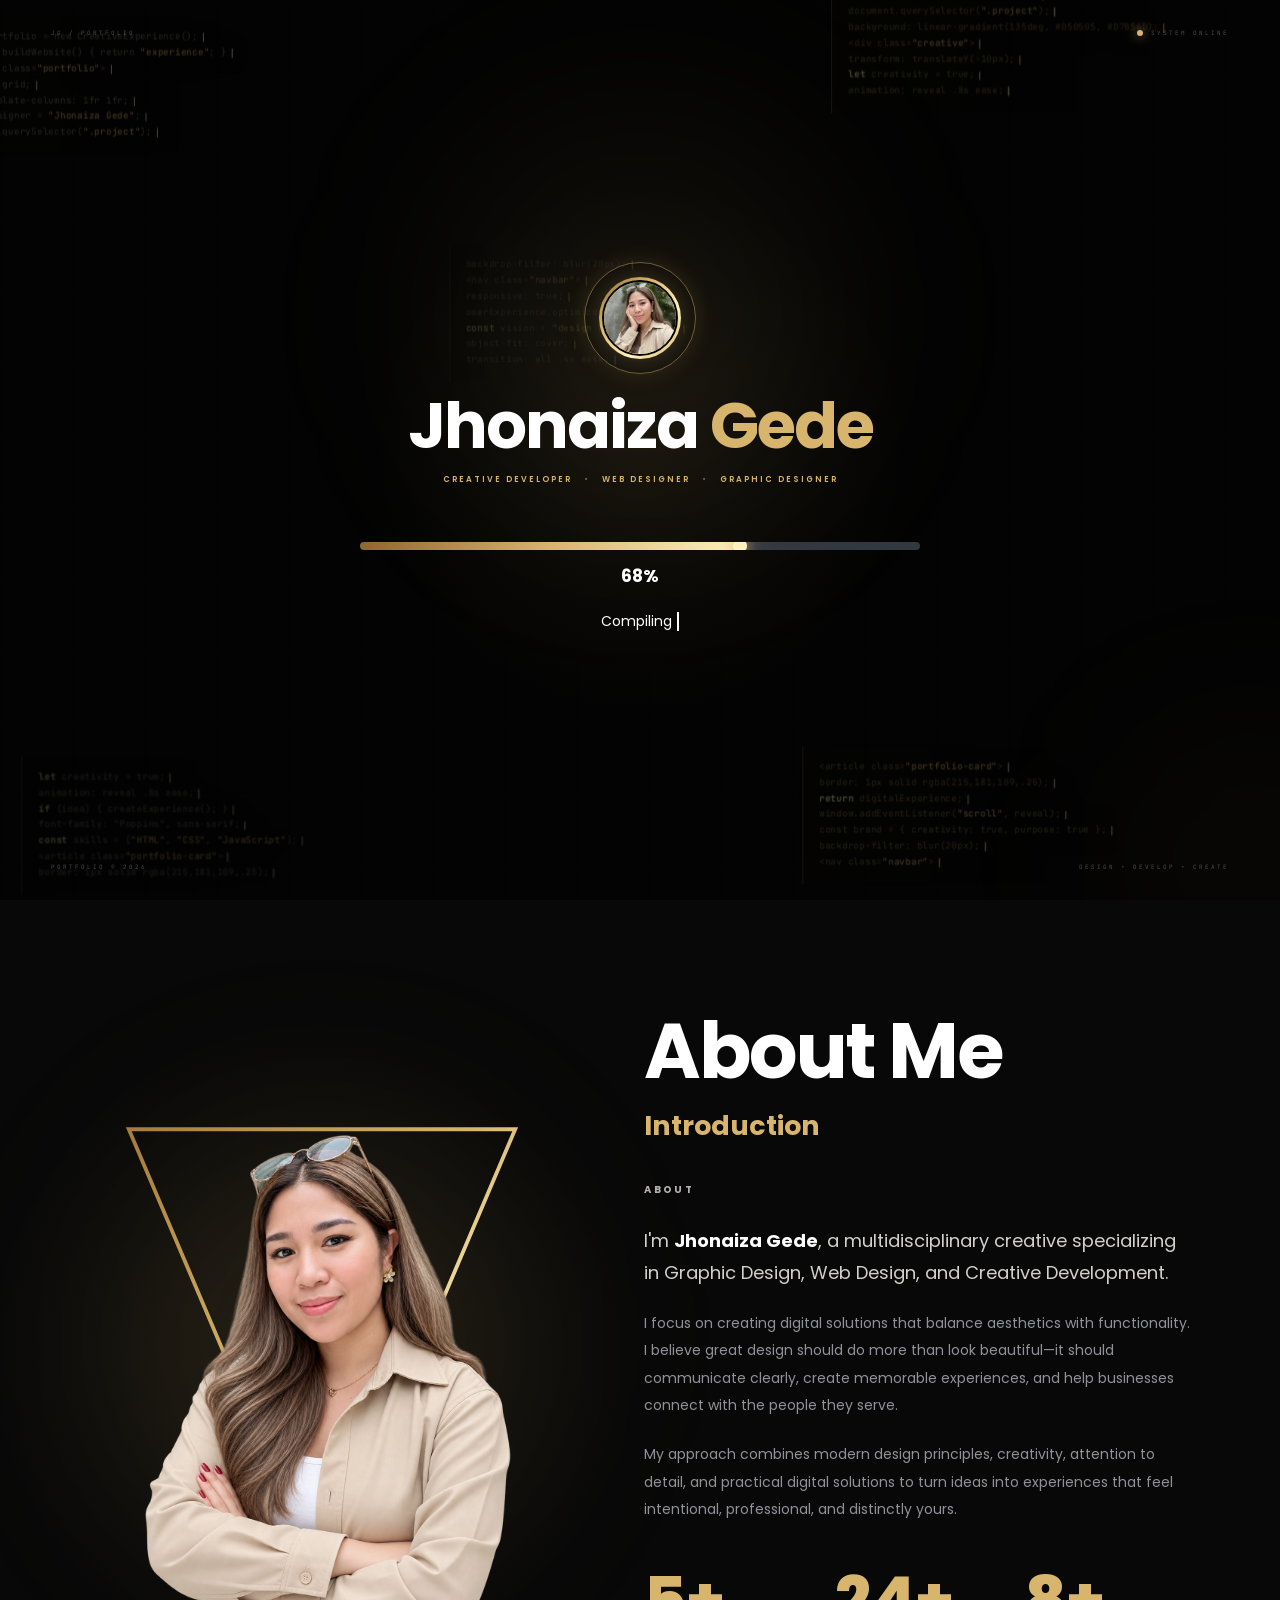
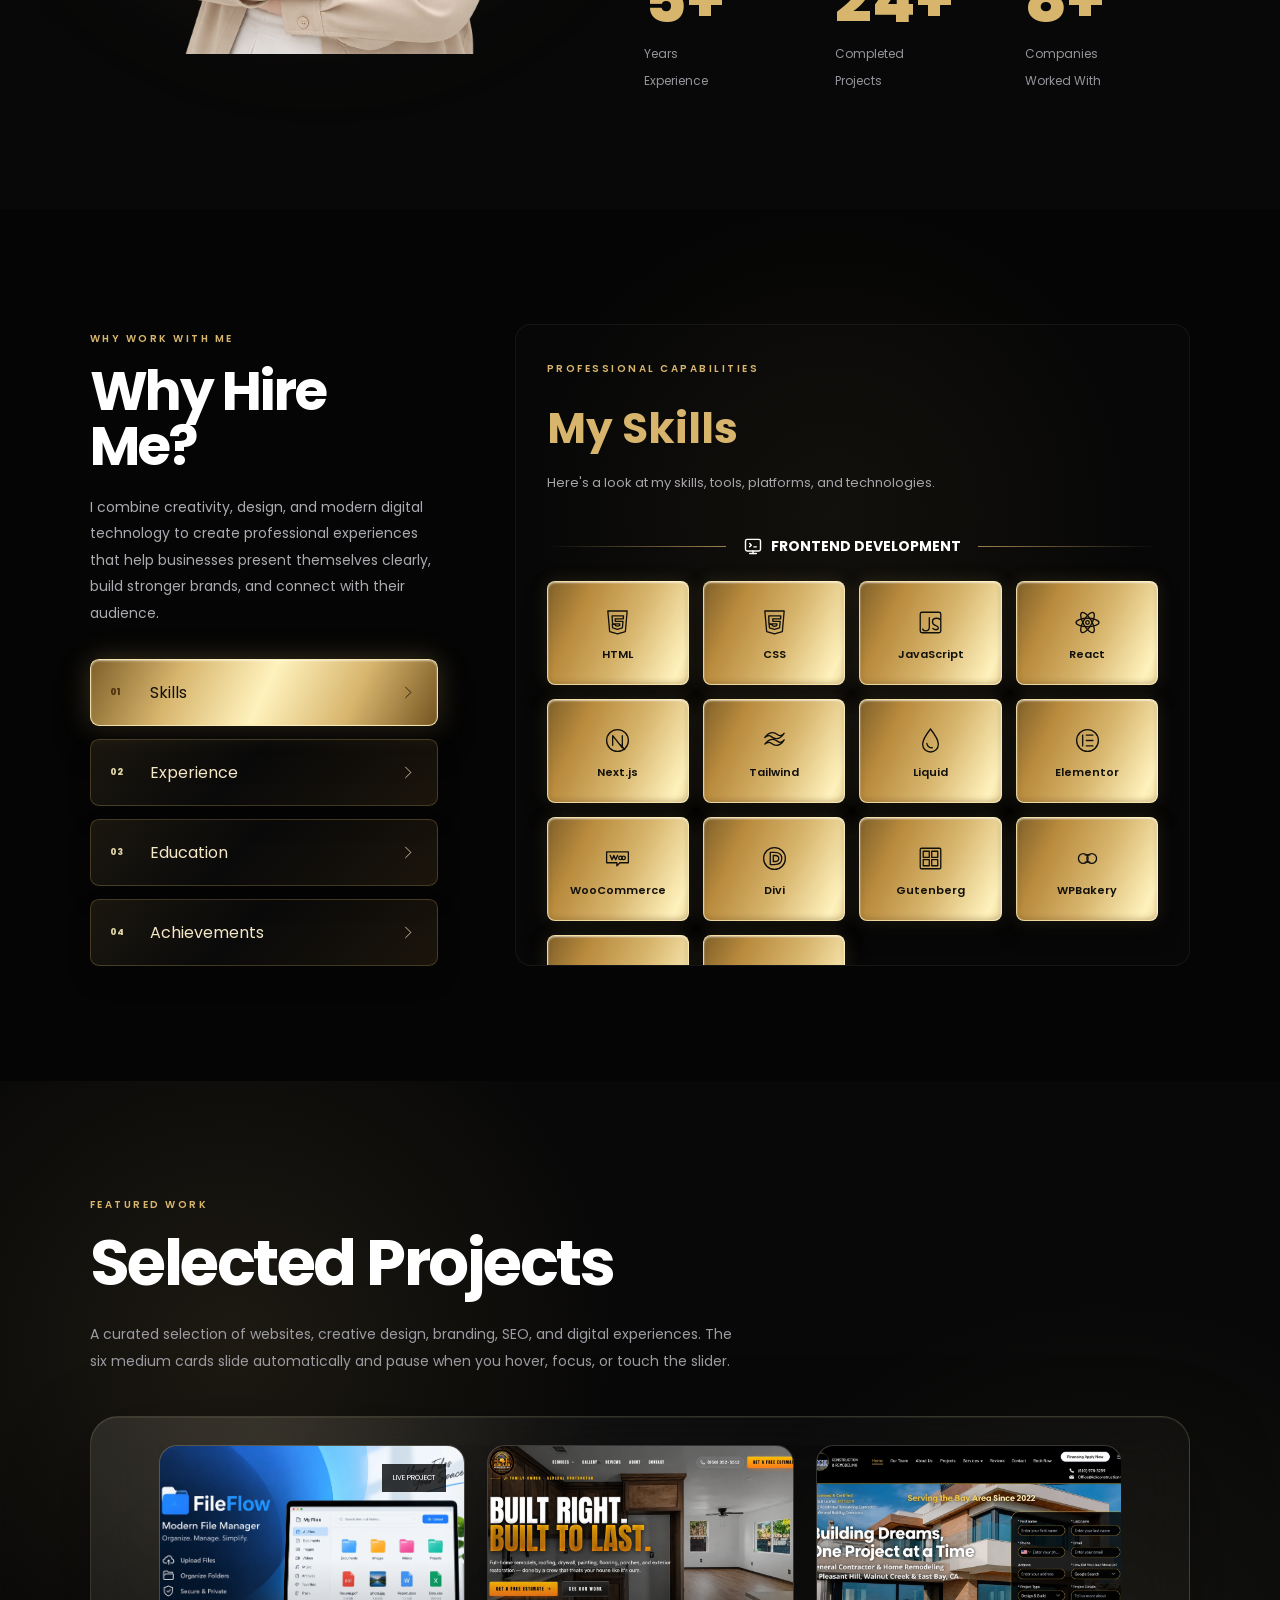
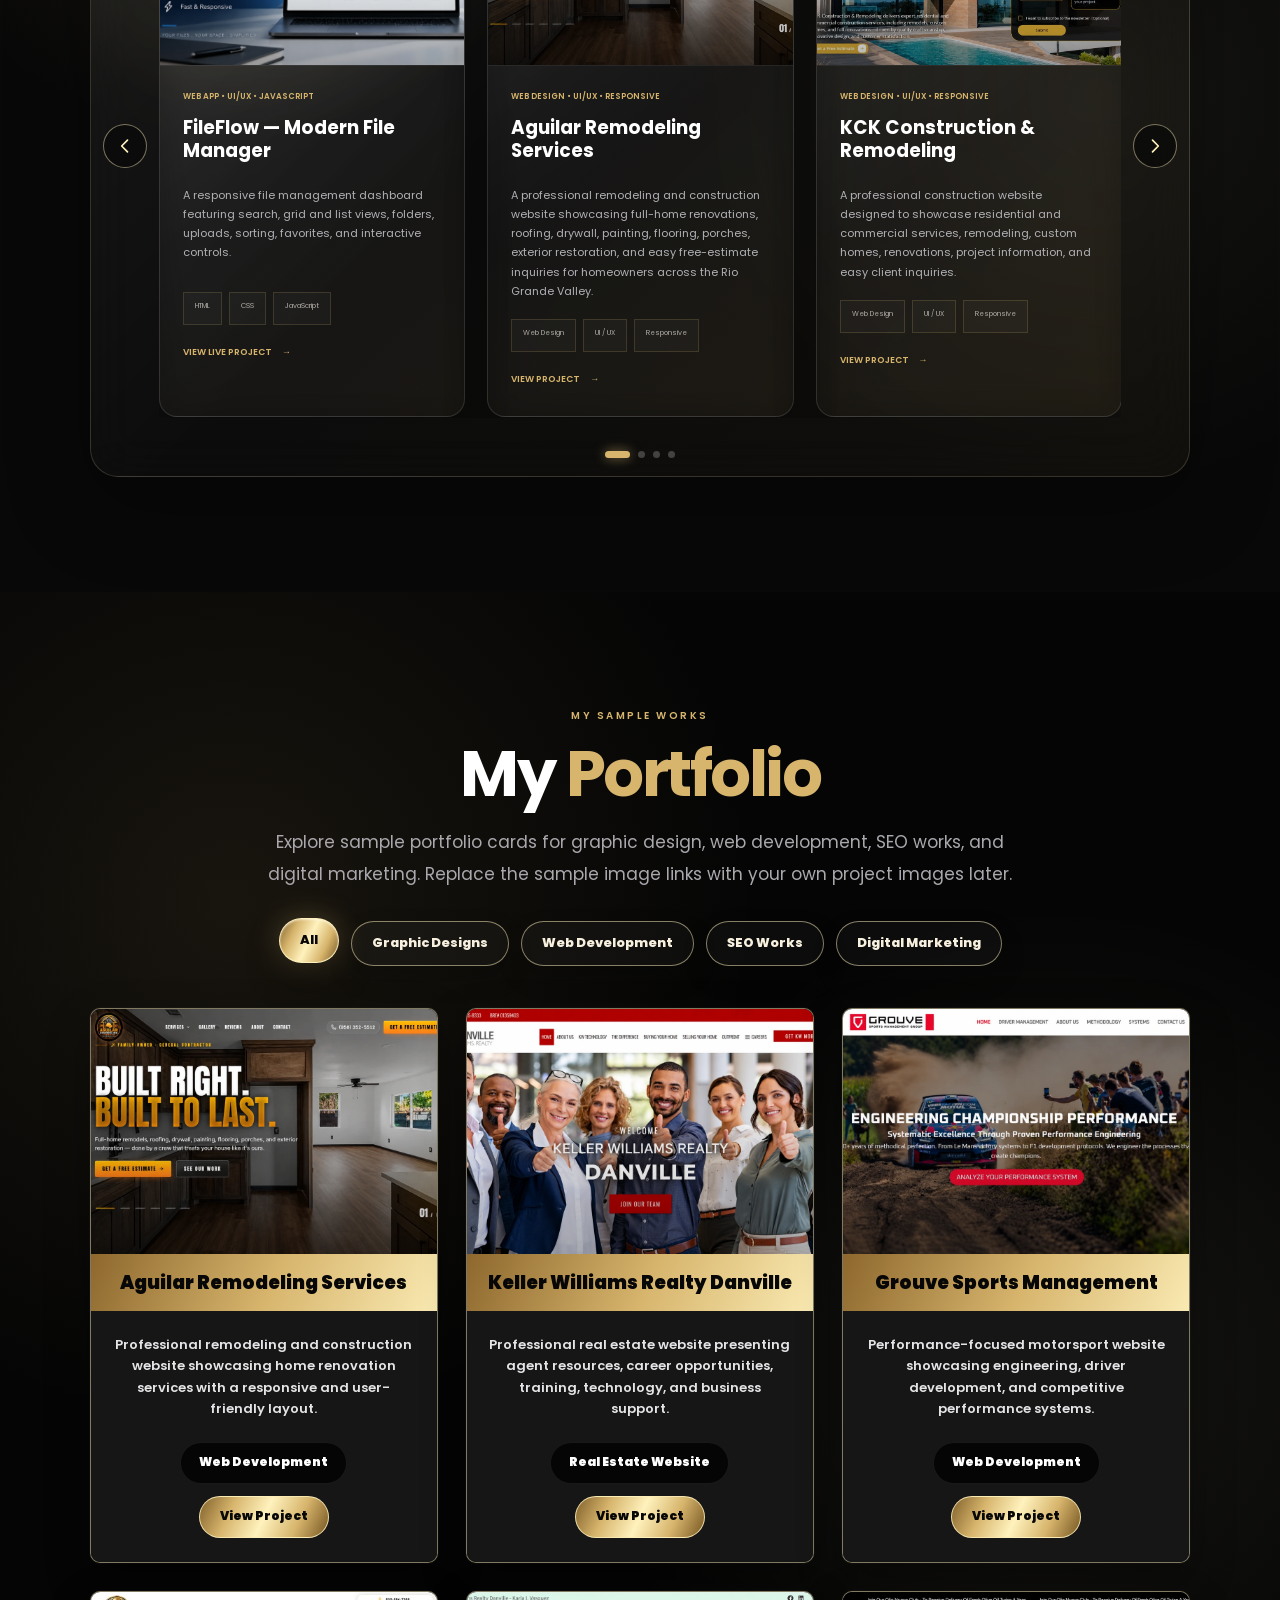
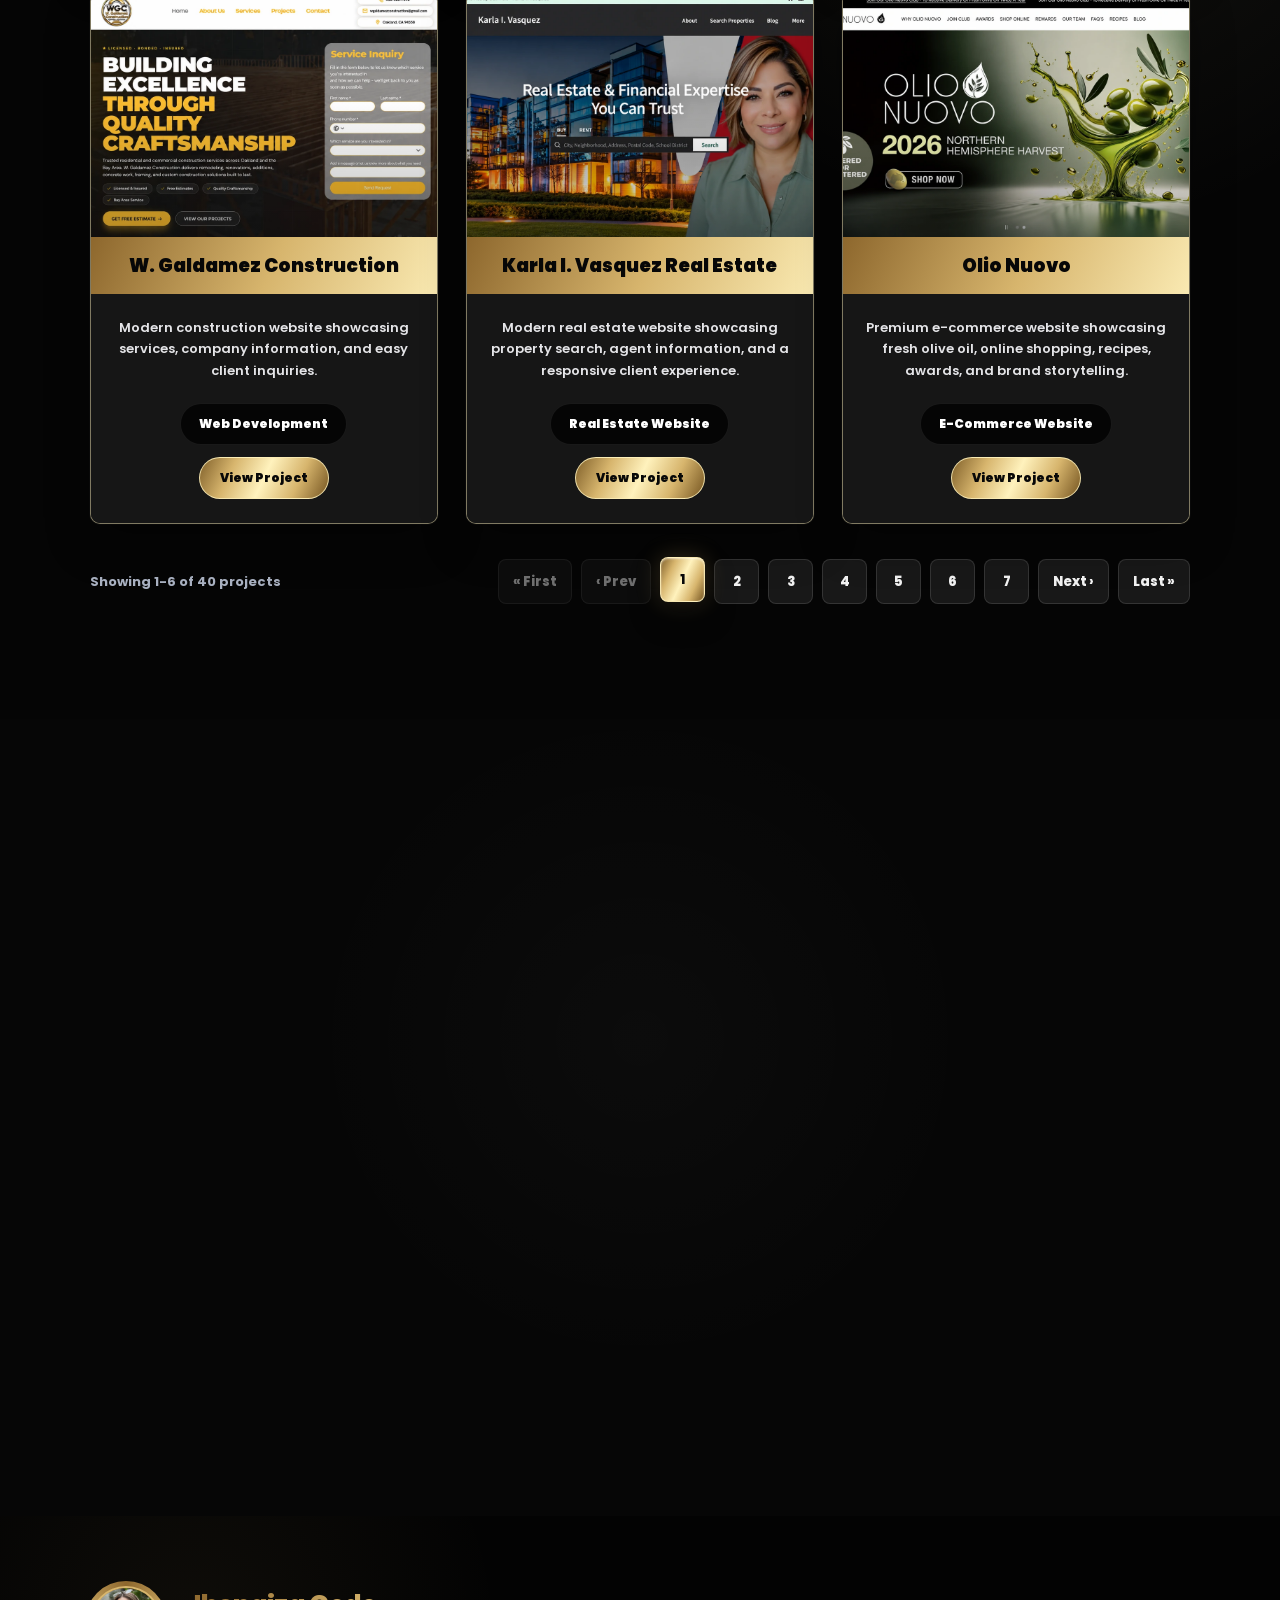
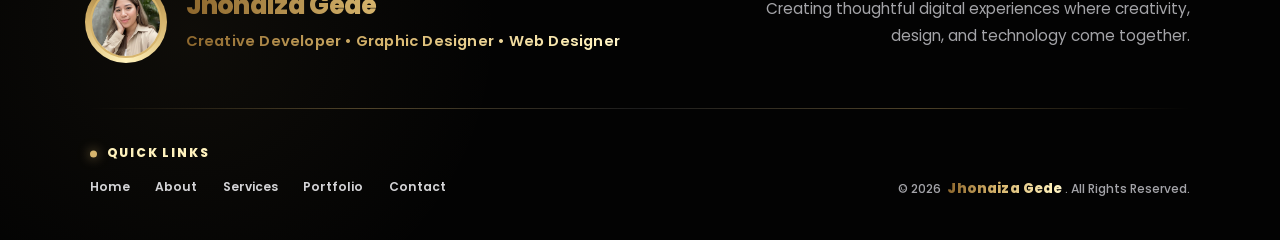
==== commit 5a737871: "Update index.html" ====
--- a/index.html
+++ b/index.html
@@ -6340,57 +6340,56 @@
         </article>
 
 
-        <!-- =================================================
-        30 — GRAPHIC
-        PRESENTATION DECK
-        ================================================= -->
-
-        <article
-            class="gallery-card"
-            data-gallery-category="graphic"
+       <!-- =================================================
+30 — GRAPHIC
+HEALTHCARE SOCIAL MEDIA DESIGN
+================================================= -->
+
+<article
+    class="gallery-card"
+    data-gallery-category="graphic"
+>
+
+    <div class="gallery-card-image">
+
+        <img
+            src="assets/projects/graphic/dental-billing-hidden-risk-ai.webp"
+            alt="Dental billing hidden risk of AI social media design"
+            loading="lazy"
         >
 
-            <div class="gallery-card-image">
-
-                <img
-                    src="https://images.unsplash.com/photo-1553877522-43269d4ea984?auto=format&amp;fit=crop&amp;w=900&amp;q=80"
-                    alt="Presentation deck design sample"
-                    loading="lazy"
-                >
-
-            </div>
-
-            <h3>
-                Presentation Deck
-            </h3>
-
-            <div class="gallery-card-content">
-
-                <p>
-                    Professional slide presentation with
-                    structured content and modern visual hierarchy.
-                </p>
-
-                <div class="gallery-card-actions">
-
-                    <span>
-                        Graphic Design
-                    </span>
-
-                    <a
-                        href="https://images.unsplash.com/photo-1553877522-43269d4ea984?auto=format&amp;fit=crop&amp;w=1400&amp;q=90"
-                        target="_blank"
-                        rel="noopener noreferrer"
-                    >
-                        View
-                    </a>
-
-                </div>
-
-            </div>
-
-        </article>
-
+    </div>
+
+    <h3>
+        Healthcare Social Media Design
+    </h3>
+
+    <div class="gallery-card-content">
+
+        <p>
+            Informational healthcare graphic highlighting
+            AI billing risks, compliance, and claim concerns.
+        </p>
+
+        <div class="gallery-card-actions">
+
+            <span>
+                Graphic Design
+            </span>
+
+            <a
+                href="assets/projects/graphic/dental-billing-hidden-risk-ai.webp"
+                target="_blank"
+                rel="noopener noreferrer"
+            >
+                View
+            </a>
+
+        </div>
+
+    </div>
+
+</article>
 
         <!-- =================================================
         31 — GRAPHIC
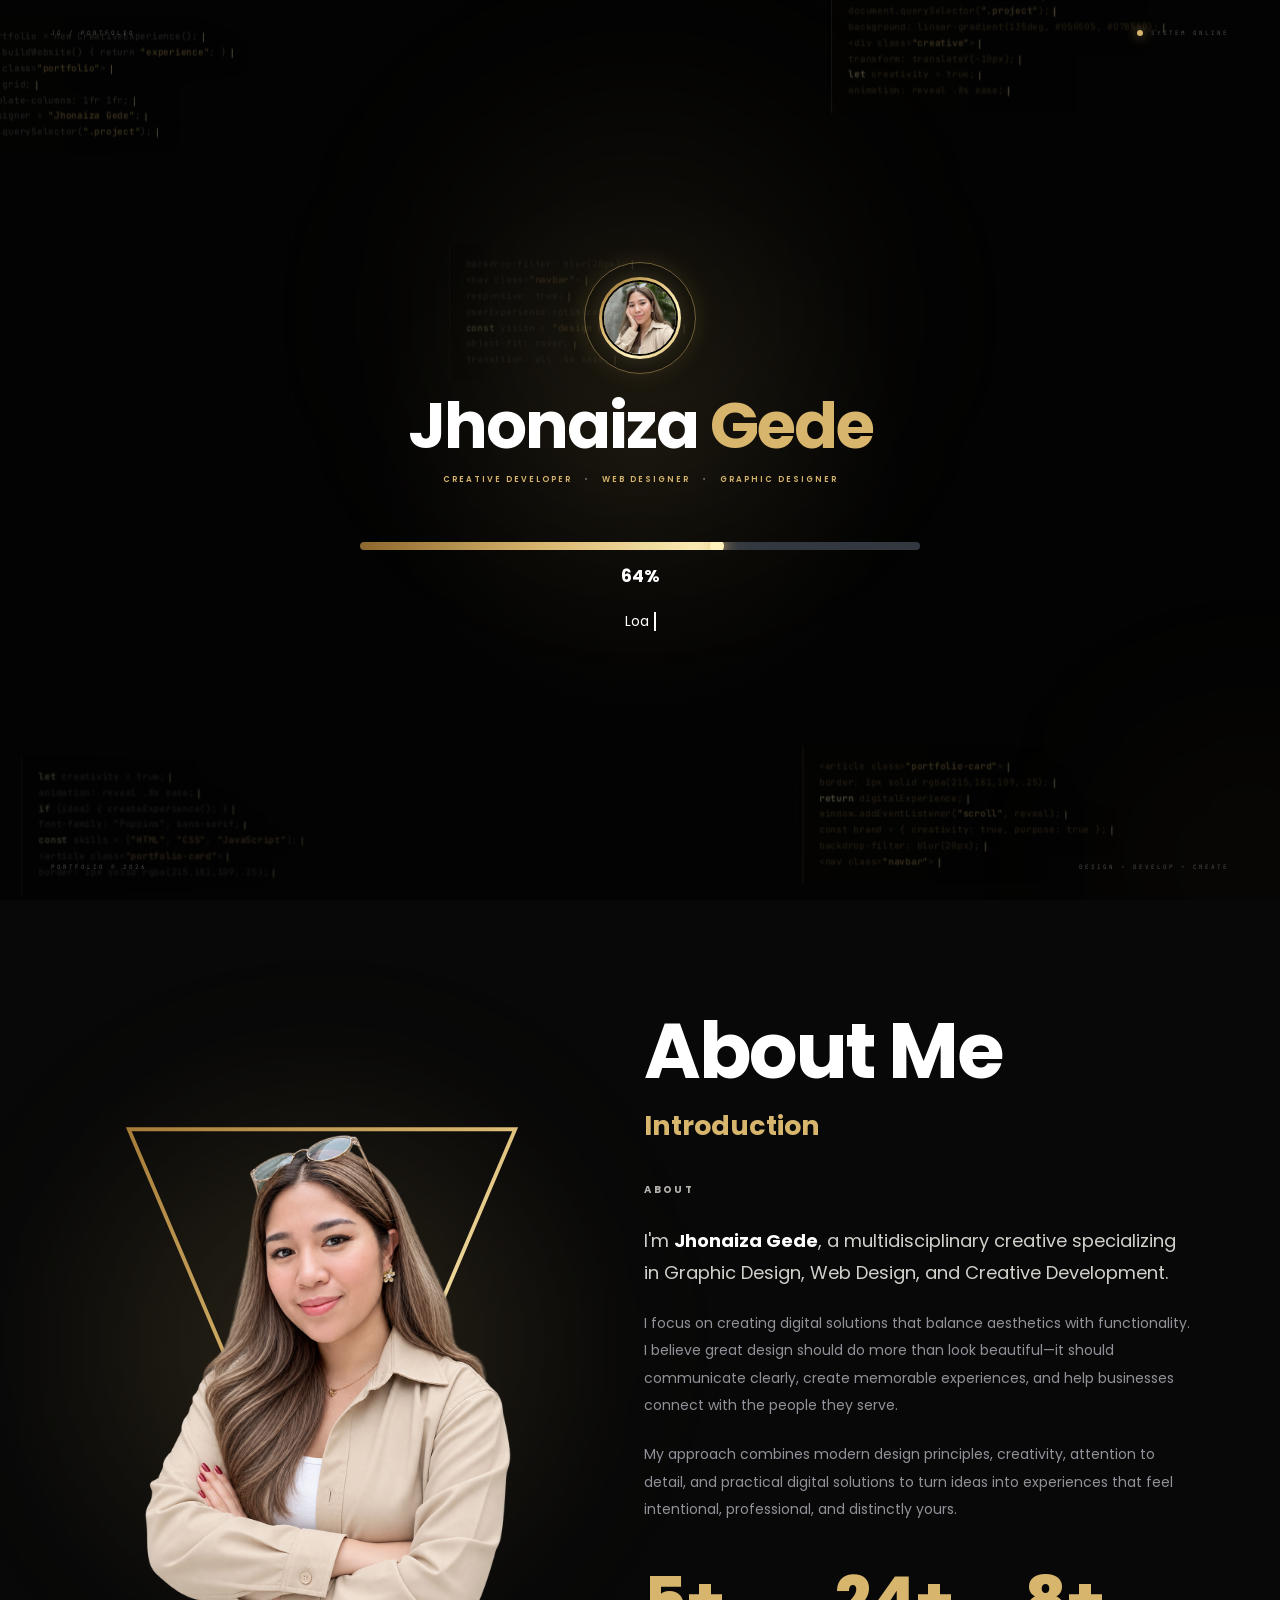
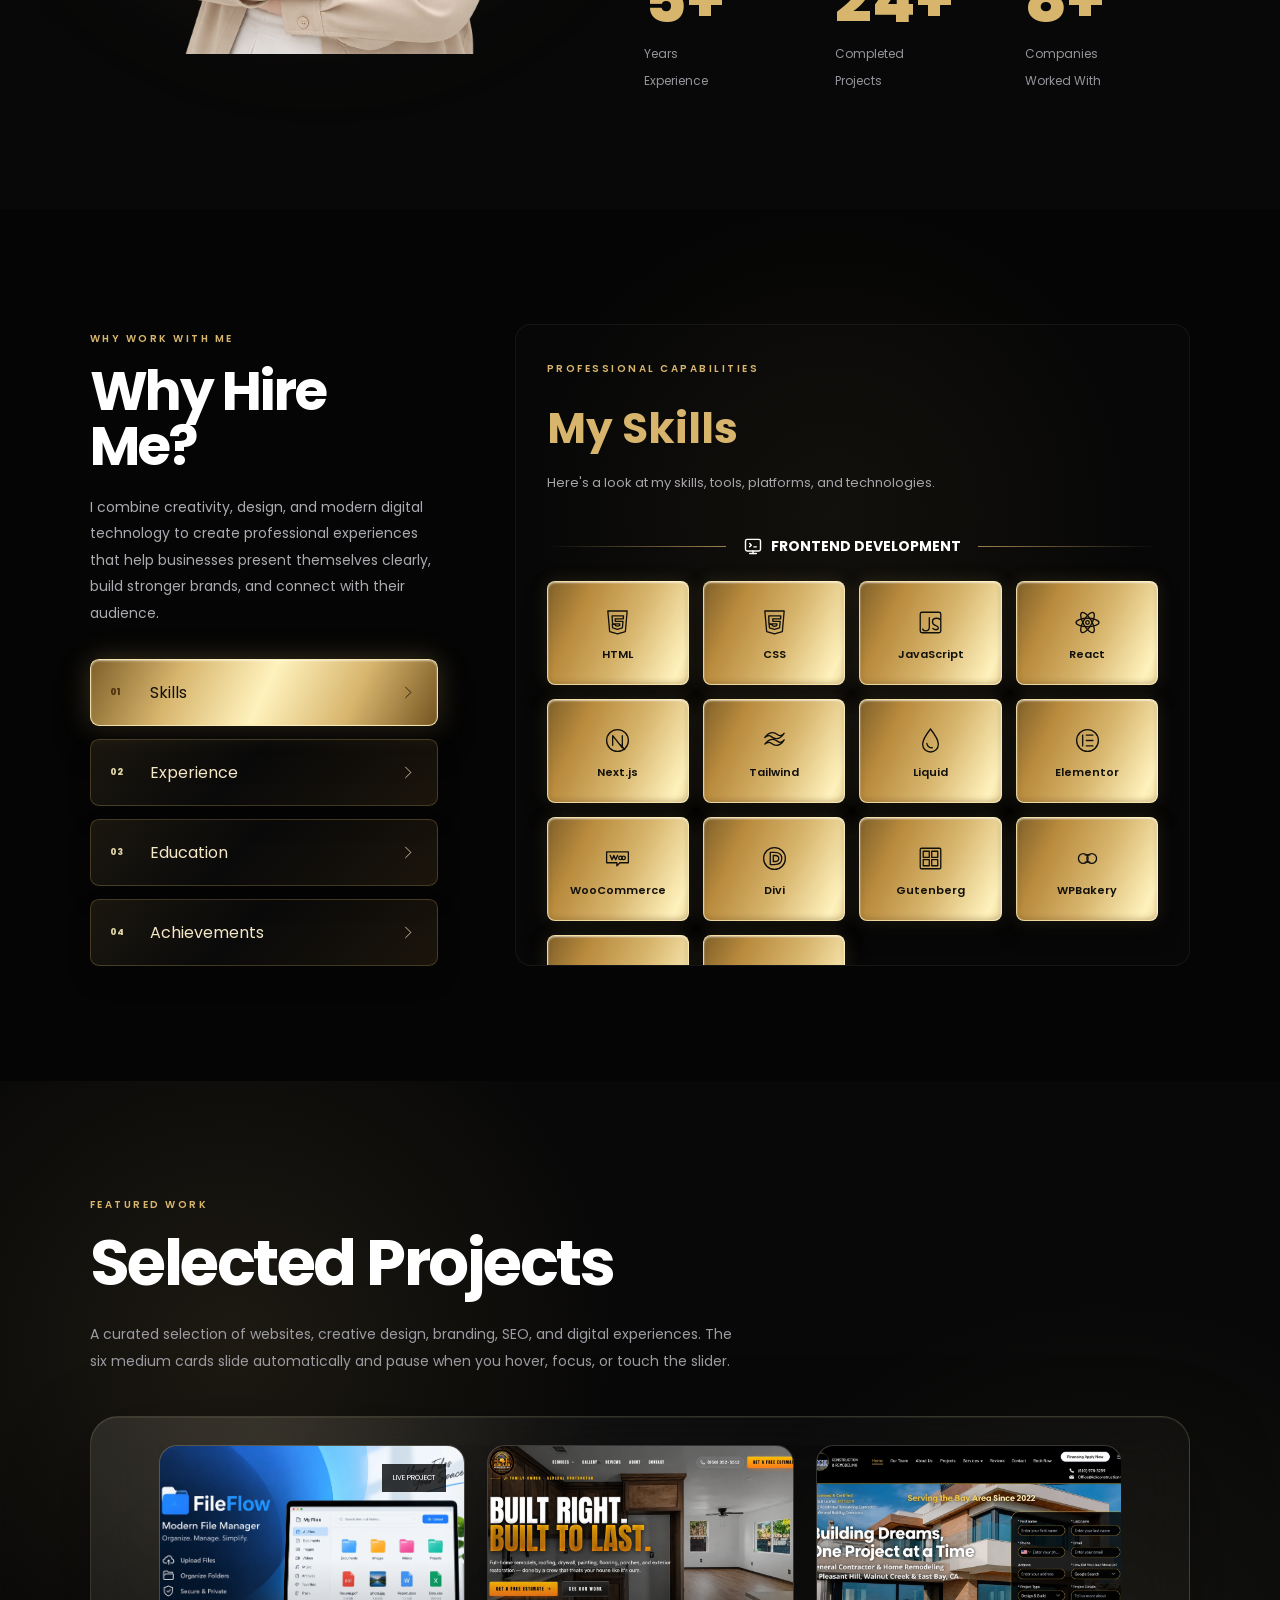
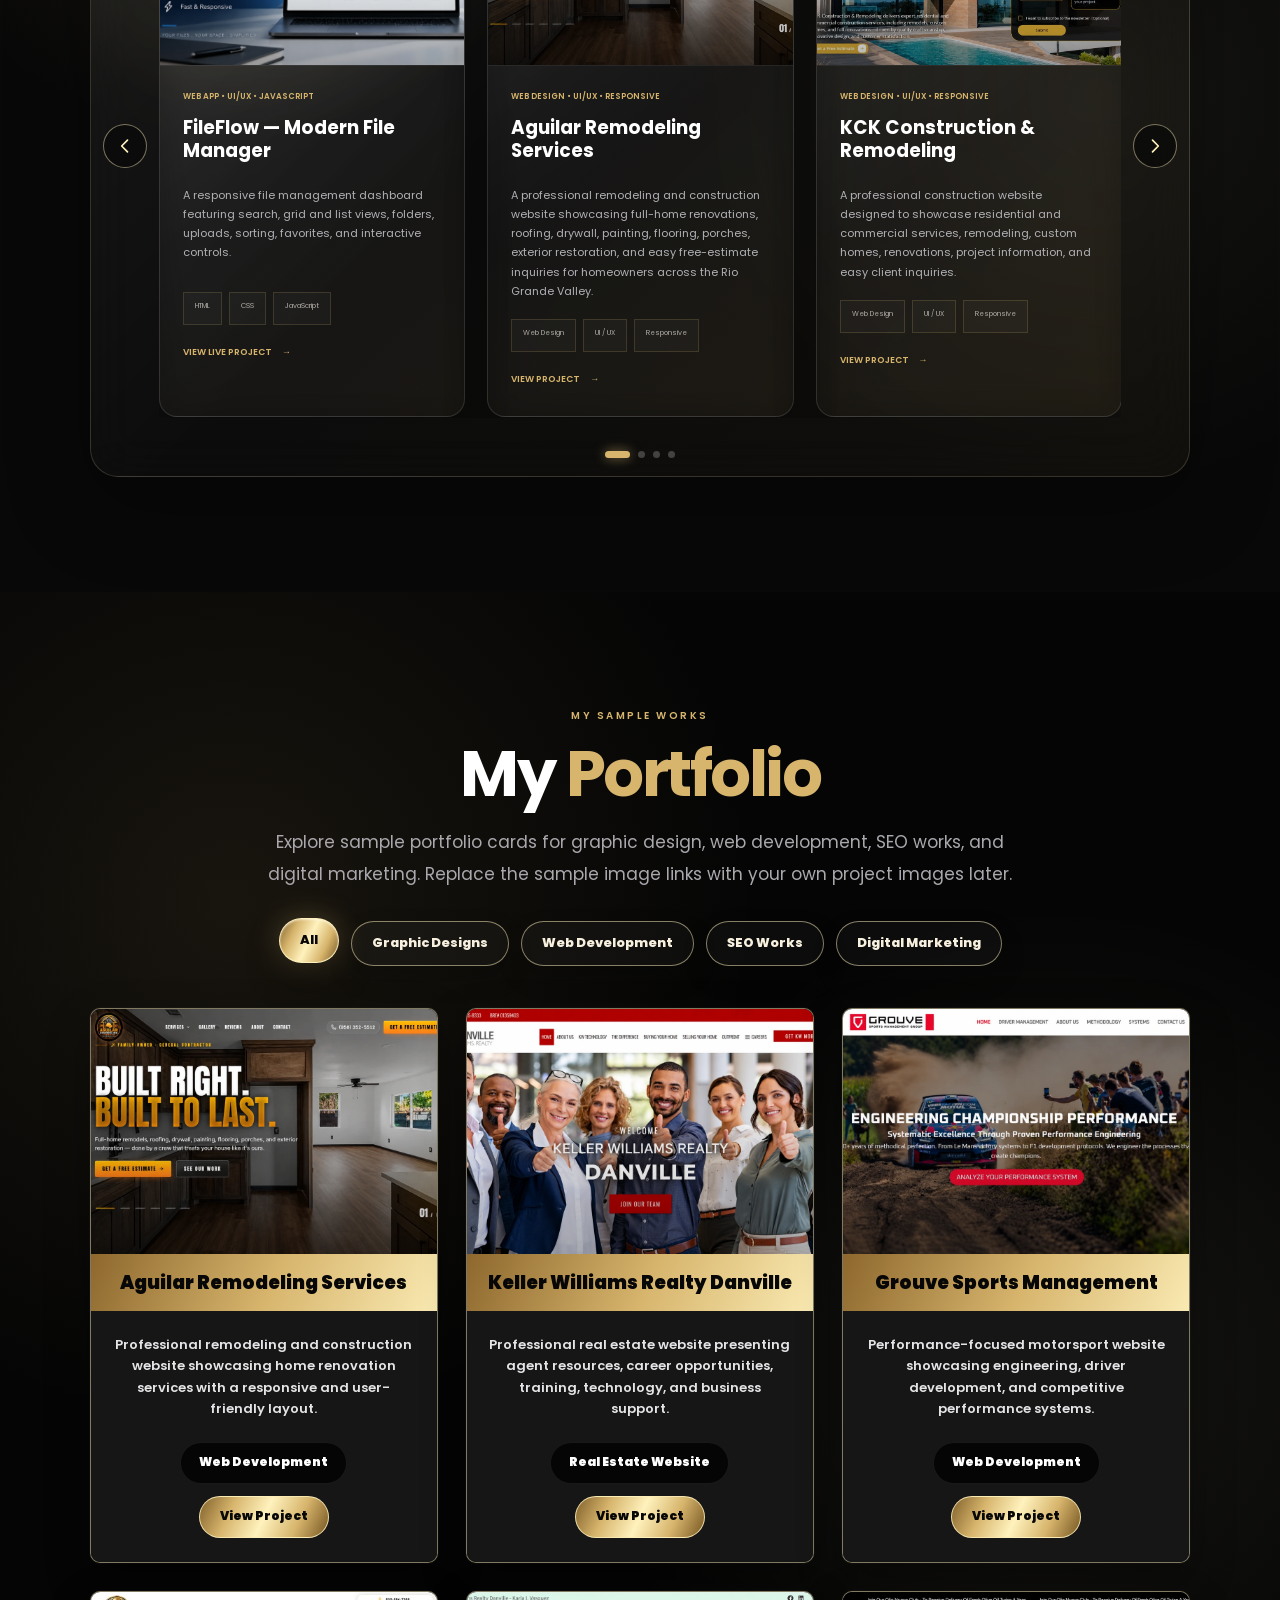
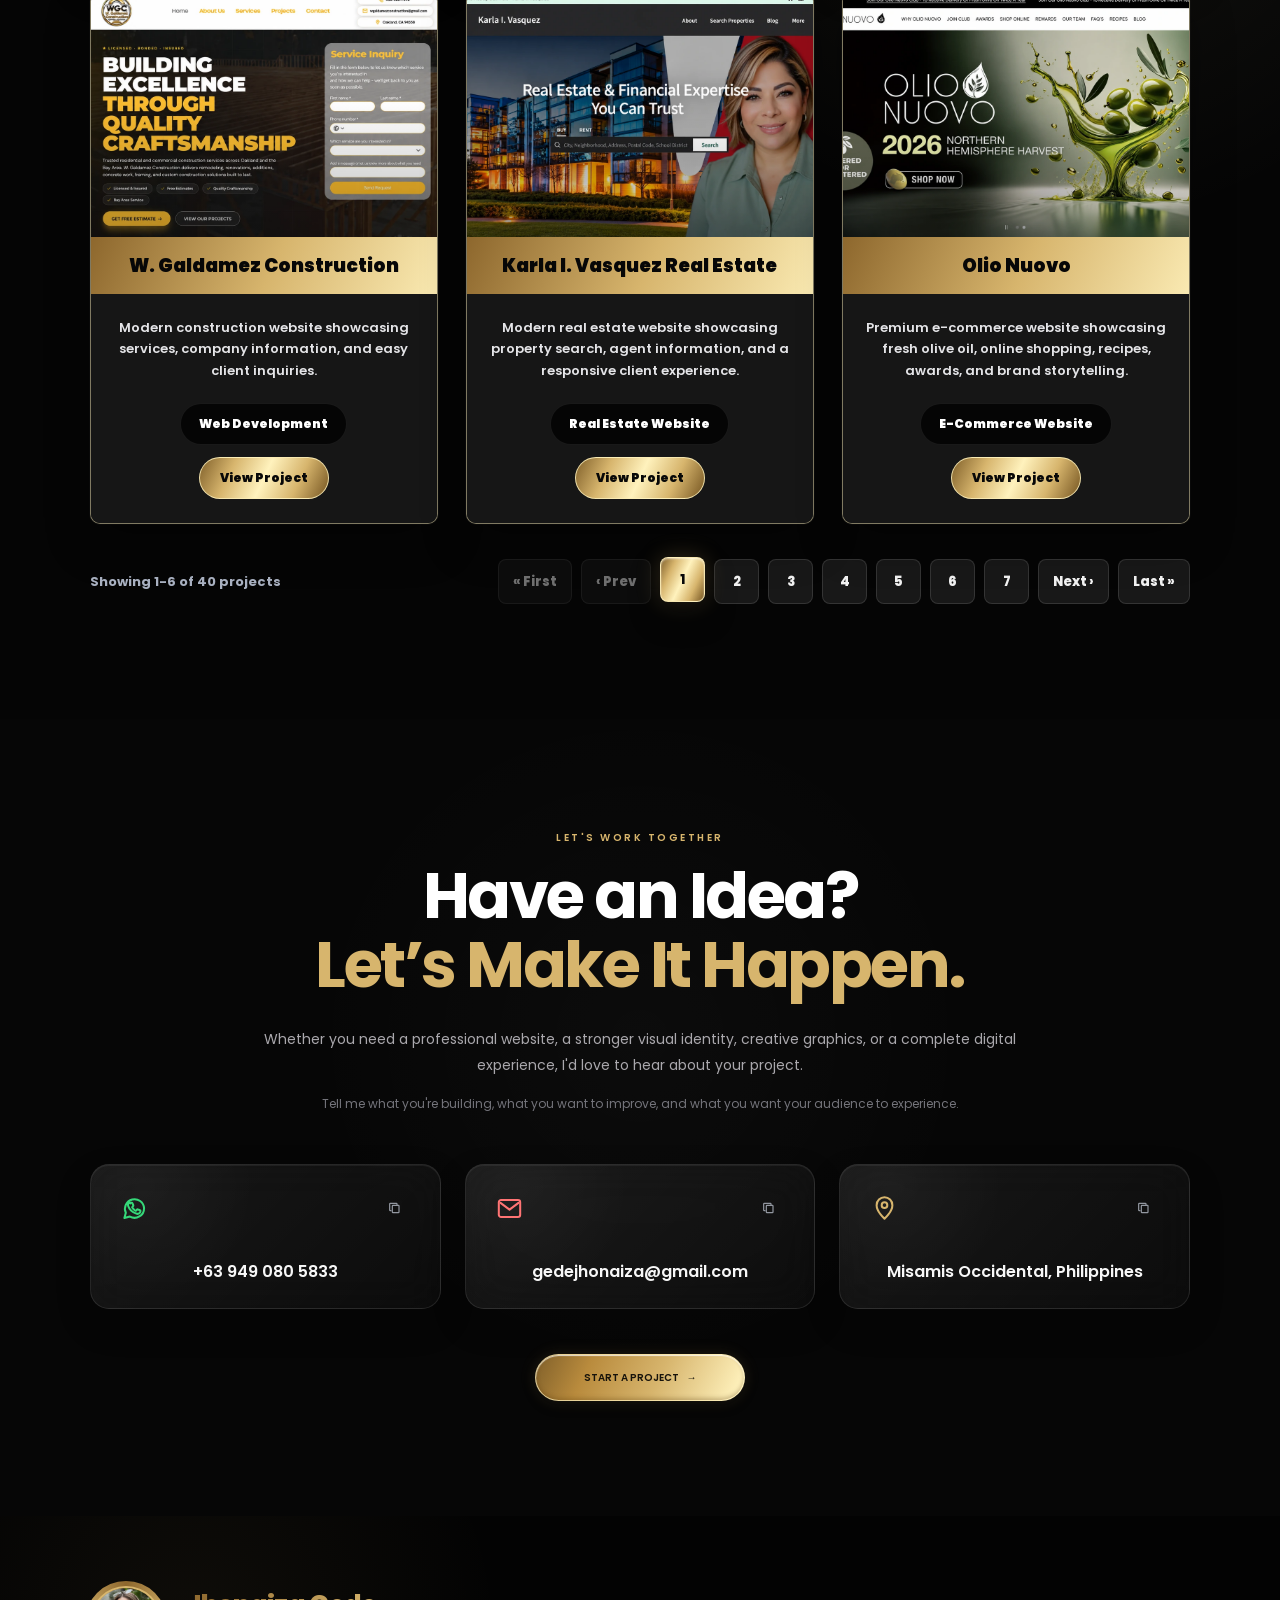
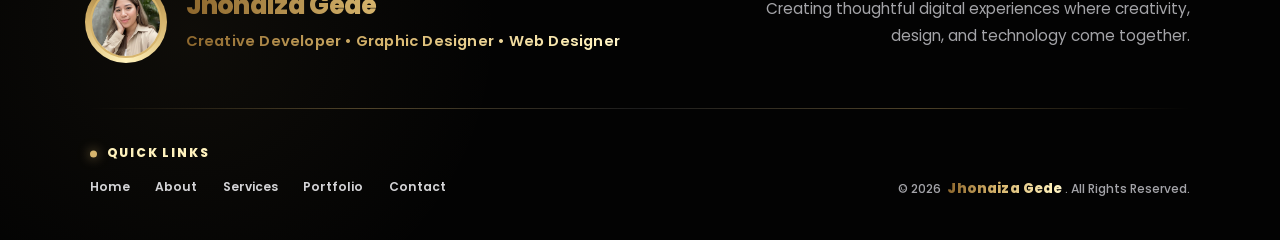
==== commit ab962b25: "Update index.html" ====
--- a/index.html
+++ b/index.html
@@ -6288,57 +6288,56 @@
 
 </article>
 
-        <!-- =================================================
-        29 — GRAPHIC
-        MENU DESIGN
-        ================================================= -->
-
-        <article
-            class="gallery-card"
-            data-gallery-category="graphic"
+     <!-- =================================================
+29 — GRAPHIC
+LOGO & BRAND IDENTITY
+================================================= -->
+
+<article
+    class="gallery-card"
+    data-gallery-category="graphic"
+>
+
+    <div class="gallery-card-image">
+
+        <img
+            src="assets/projects/graphic/aguilar_remodeling_logo.webp"
+            alt="Aguilar Remodeling logo design"
+            loading="lazy"
         >
 
-            <div class="gallery-card-image">
-
-                <img
-                    src="https://images.unsplash.com/photo-1547592180-85f173990554?auto=format&amp;fit=crop&amp;w=900&amp;q=80"
-                    alt="Restaurant menu design sample"
-                    loading="lazy"
-                >
-
-            </div>
-
-            <h3>
-                Restaurant Menu Design
-            </h3>
-
-            <div class="gallery-card-content">
-
-                <p>
-                    Refined menu layout balancing readability,
-                    food presentation, and restaurant branding.
-                </p>
-
-                <div class="gallery-card-actions">
-
-                    <span>
-                        Graphic Design
-                    </span>
-
-                    <a
-                        href="https://images.unsplash.com/photo-1547592180-85f173990554?auto=format&amp;fit=crop&amp;w=1400&amp;q=90"
-                        target="_blank"
-                        rel="noopener noreferrer"
-                    >
-                        View
-                    </a>
-
-                </div>
-
-            </div>
-
-        </article>
-
+    </div>
+
+    <h3>
+        Remodeling Logo Design
+    </h3>
+
+    <div class="gallery-card-content">
+
+        <p>
+            Professional remodeling logo designed to create
+            a strong, reliable, and recognizable brand identity.
+        </p>
+
+        <div class="gallery-card-actions">
+
+            <span>
+                Graphic Design
+            </span>
+
+            <a
+                href="assets/projects/graphic/aguilar_remodeling_logo.webp"
+                target="_blank"
+                rel="noopener noreferrer"
+            >
+                View
+            </a>
+
+        </div>
+
+    </div>
+
+</article>
 
        <!-- =================================================
 30 — GRAPHIC
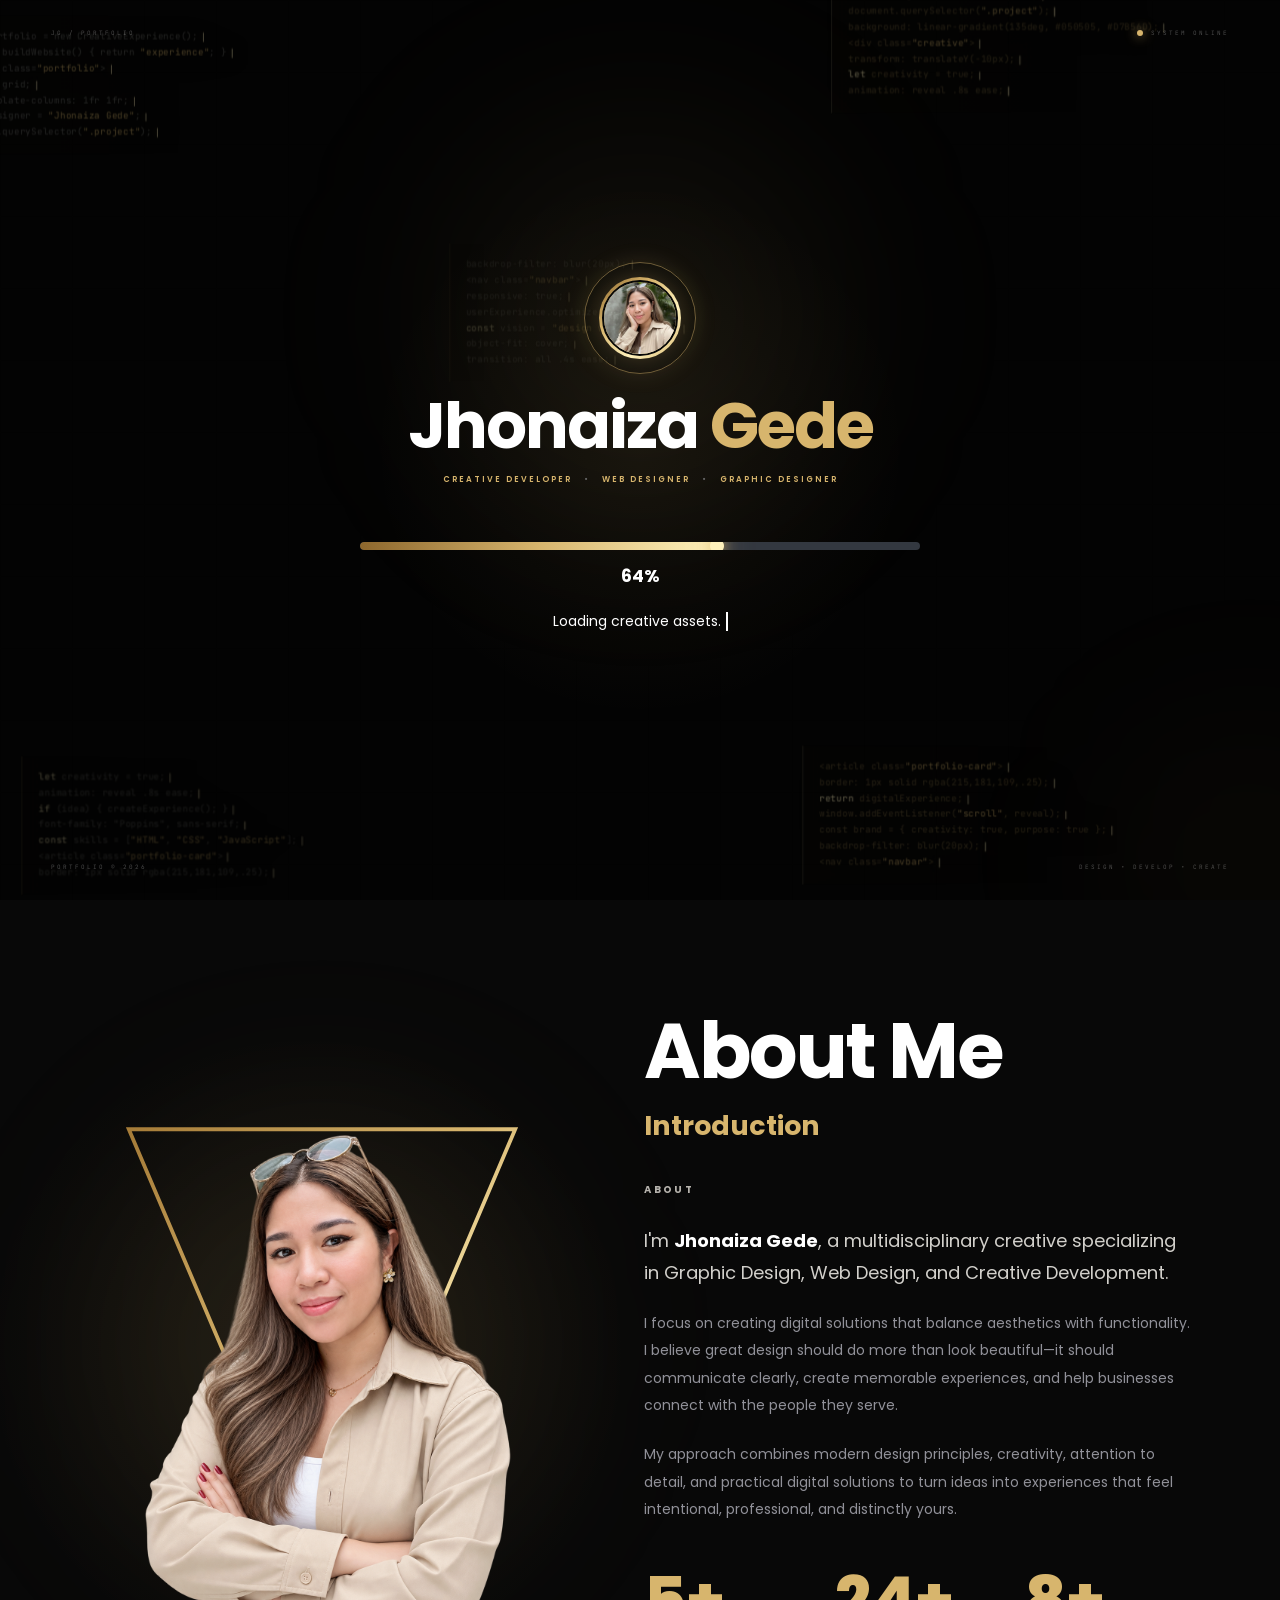
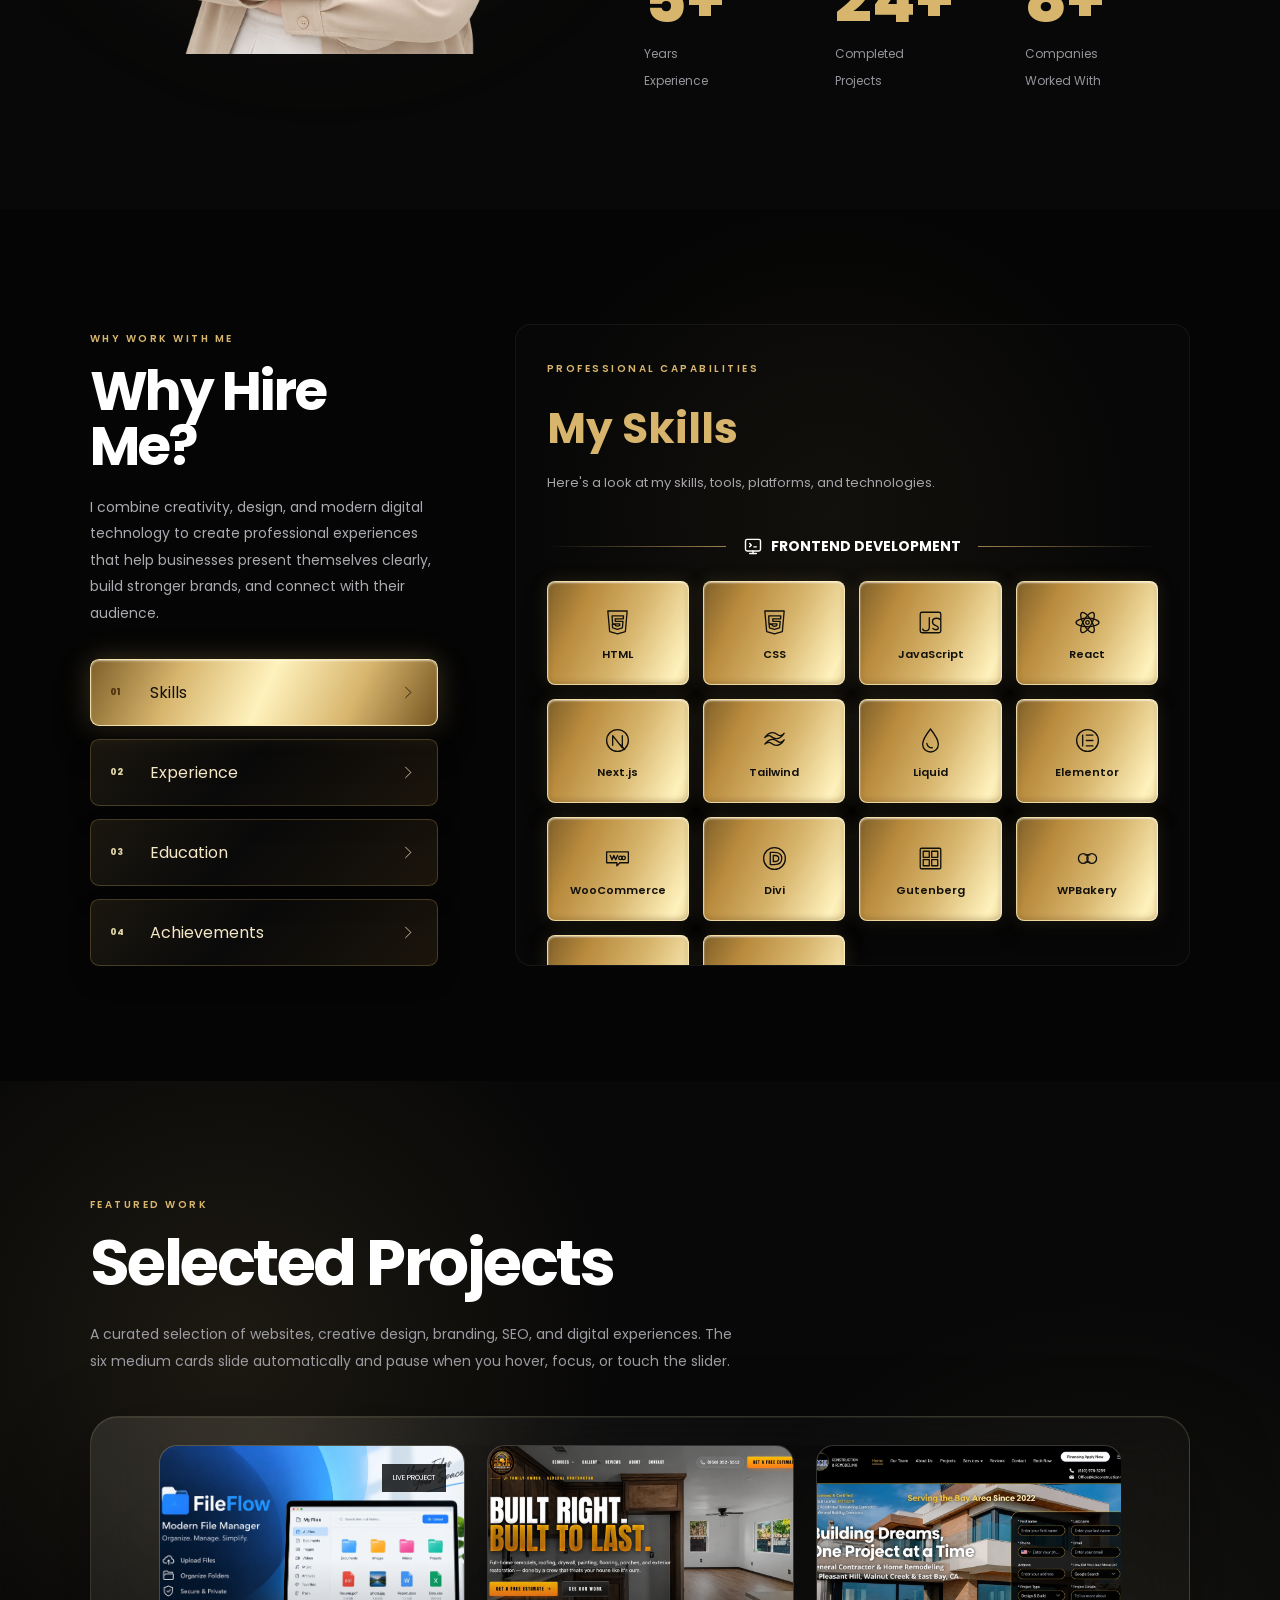
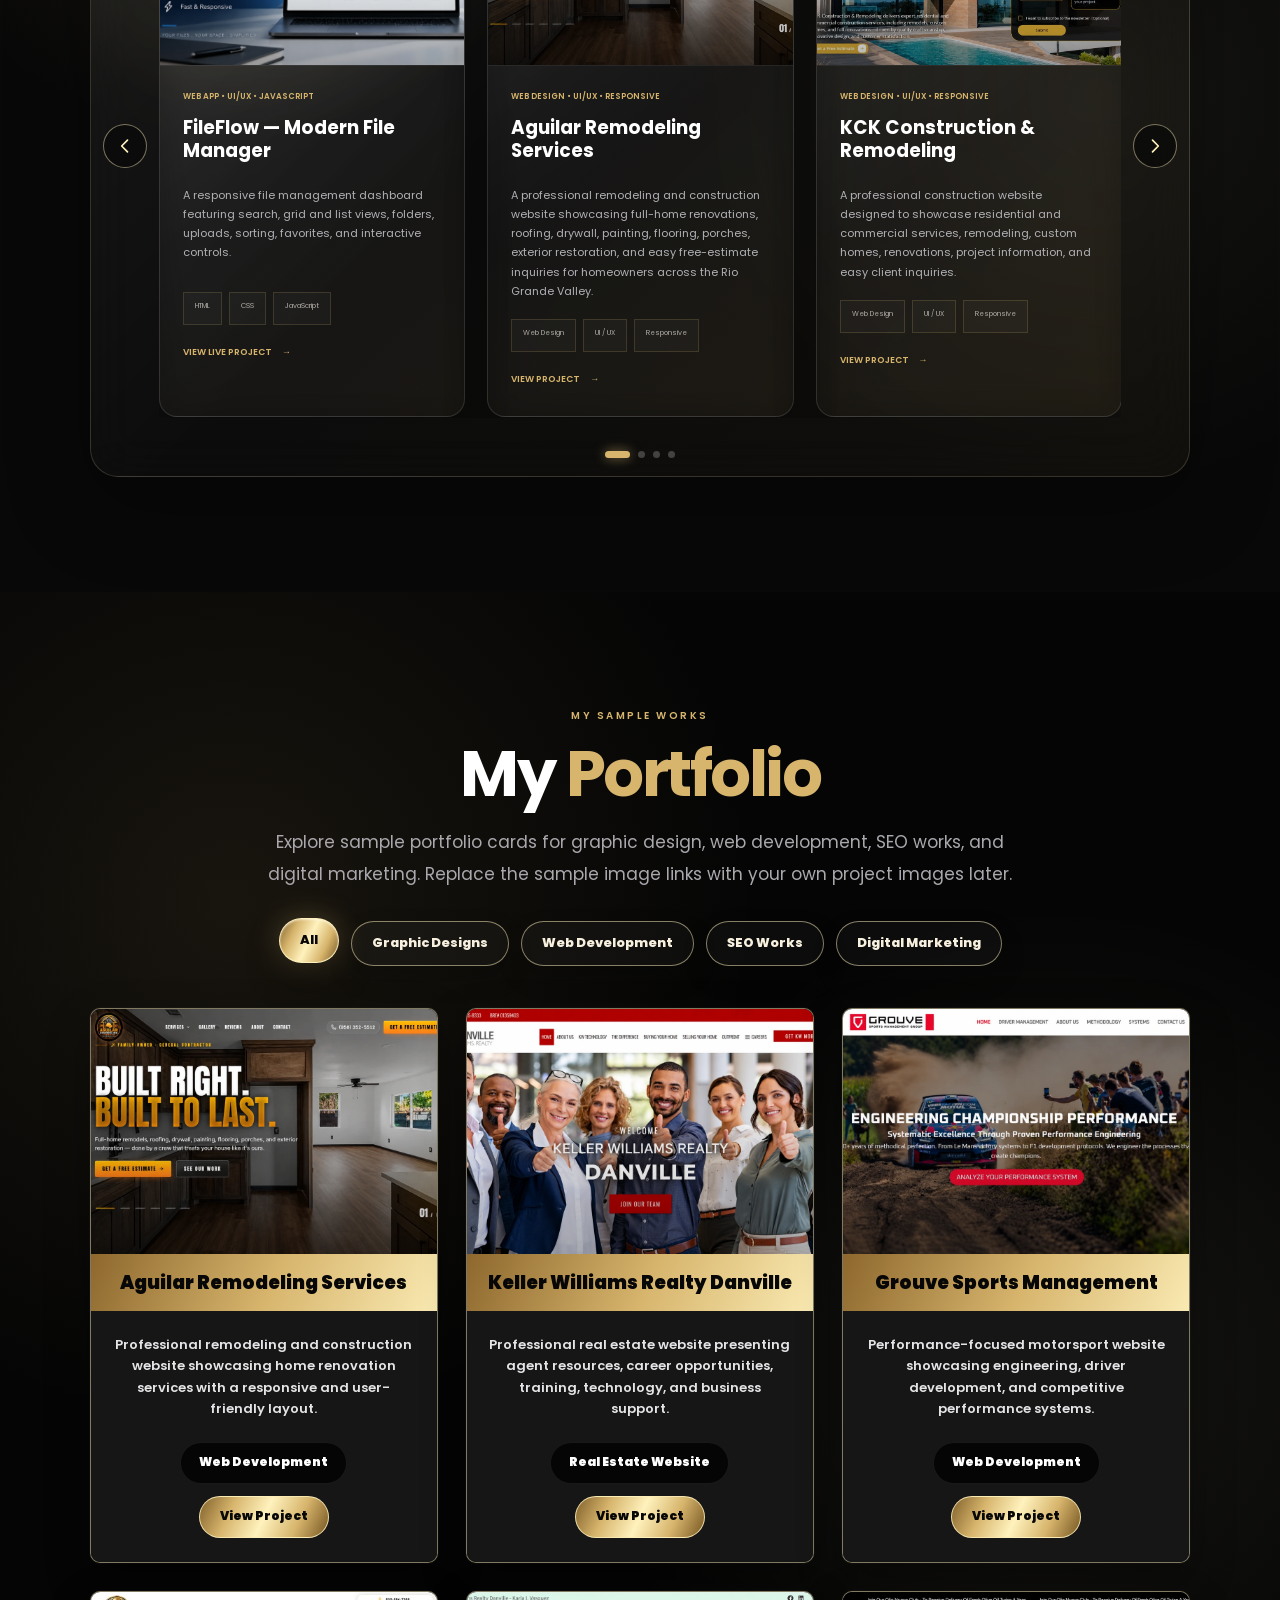
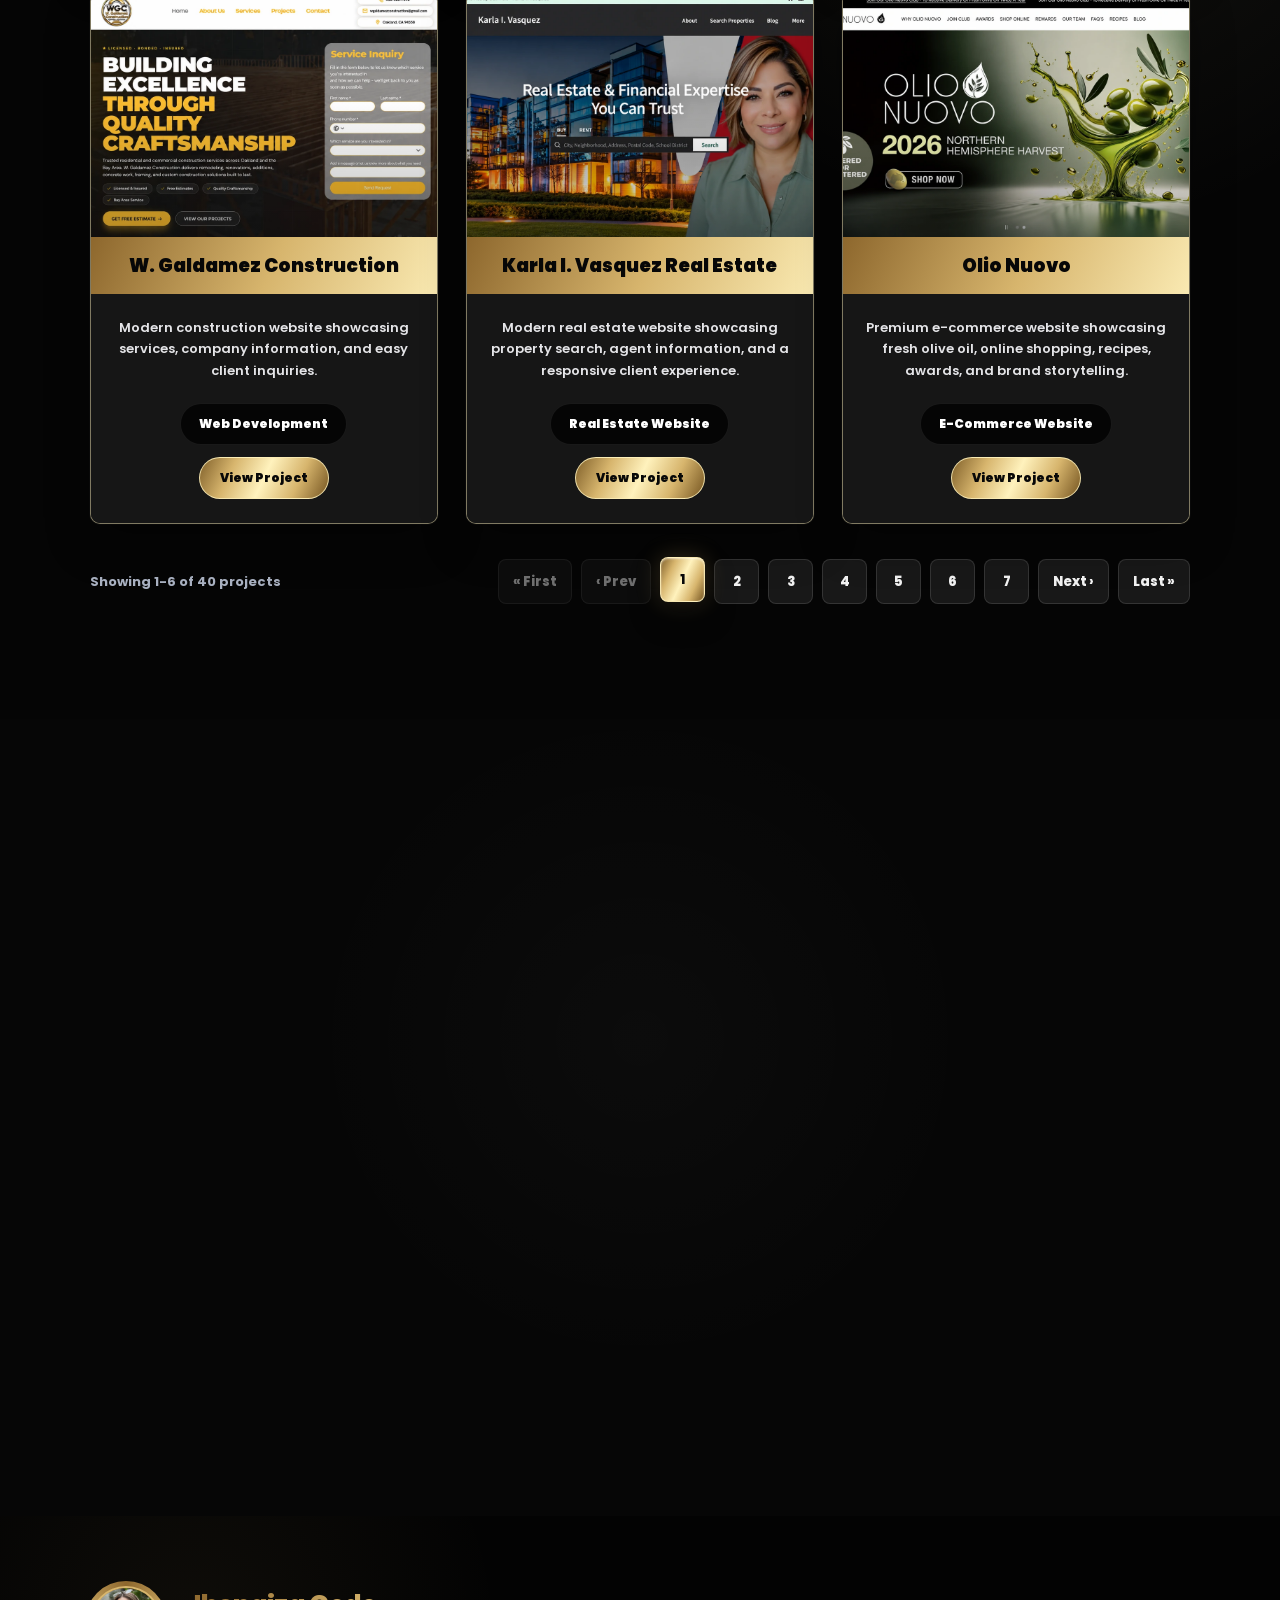
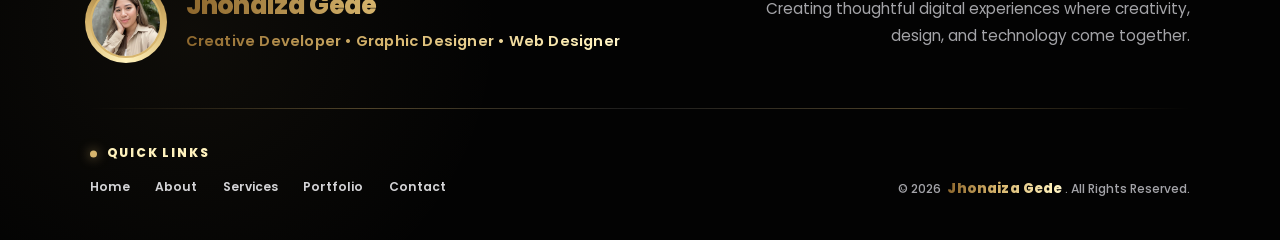
==== commit 55cc58dd: "Update index.html" ====
--- a/index.html
+++ b/index.html
@@ -6442,56 +6442,56 @@
         </article>
 
 
-        <!-- =================================================
-        32 — GRAPHIC
-        PROMOTIONAL BANNERS
-        ================================================= -->
-
-        <article
-            class="gallery-card"
-            data-gallery-category="graphic"
+      <!-- =================================================
+32 — GRAPHIC
+BEFORE & AFTER DESIGN
+================================================= -->
+
+<article
+    class="gallery-card"
+    data-gallery-category="graphic"
+>
+
+    <div class="gallery-card-image">
+
+        <img
+            src="assets/projects/graphic/alphacontrol_before_after.webp"
+            alt="AlphaControl before and after promotional design"
+            loading="lazy"
         >
 
-            <div class="gallery-card-image">
-
-                <img
-                    src="https://images.unsplash.com/photo-1542744094-3a31f272c490?auto=format&amp;fit=crop&amp;w=900&amp;q=80"
-                    alt="Promotional banner series sample"
-                    loading="lazy"
-                >
-
-            </div>
-
-            <h3>
-                Promotional Banner Series
-            </h3>
-
-            <div class="gallery-card-content">
-
-                <p>
-                    Campaign banner designs built for
-                    websites, promotions, and social platforms.
-                </p>
-
-                <div class="gallery-card-actions">
-
-                    <span>
-                        Graphic Design
-                    </span>
-
-                    <a
-                        href="https://images.unsplash.com/photo-1542744094-3a31f272c490?auto=format&amp;fit=crop&amp;w=1400&amp;q=90"
-                        target="_blank"
-                        rel="noopener noreferrer"
-                    >
-                        View
-                    </a>
-
-                </div>
-
-            </div>
-
-        </article>
+    </div>
+
+    <h3>
+        Before & After Design
+    </h3>
+
+    <div class="gallery-card-content">
+
+        <p>
+            Before-and-after promotional graphic created
+            to clearly showcase results and visual transformation.
+        </p>
+
+        <div class="gallery-card-actions">
+
+            <span>
+                Graphic Design
+            </span>
+
+            <a
+                href="assets/projects/graphic/alphacontrol_before_after.webp"
+                target="_blank"
+                rel="noopener noreferrer"
+            >
+                View
+            </a>
+
+        </div>
+
+    </div>
+
+</article>
 
 
         <!-- =================================================
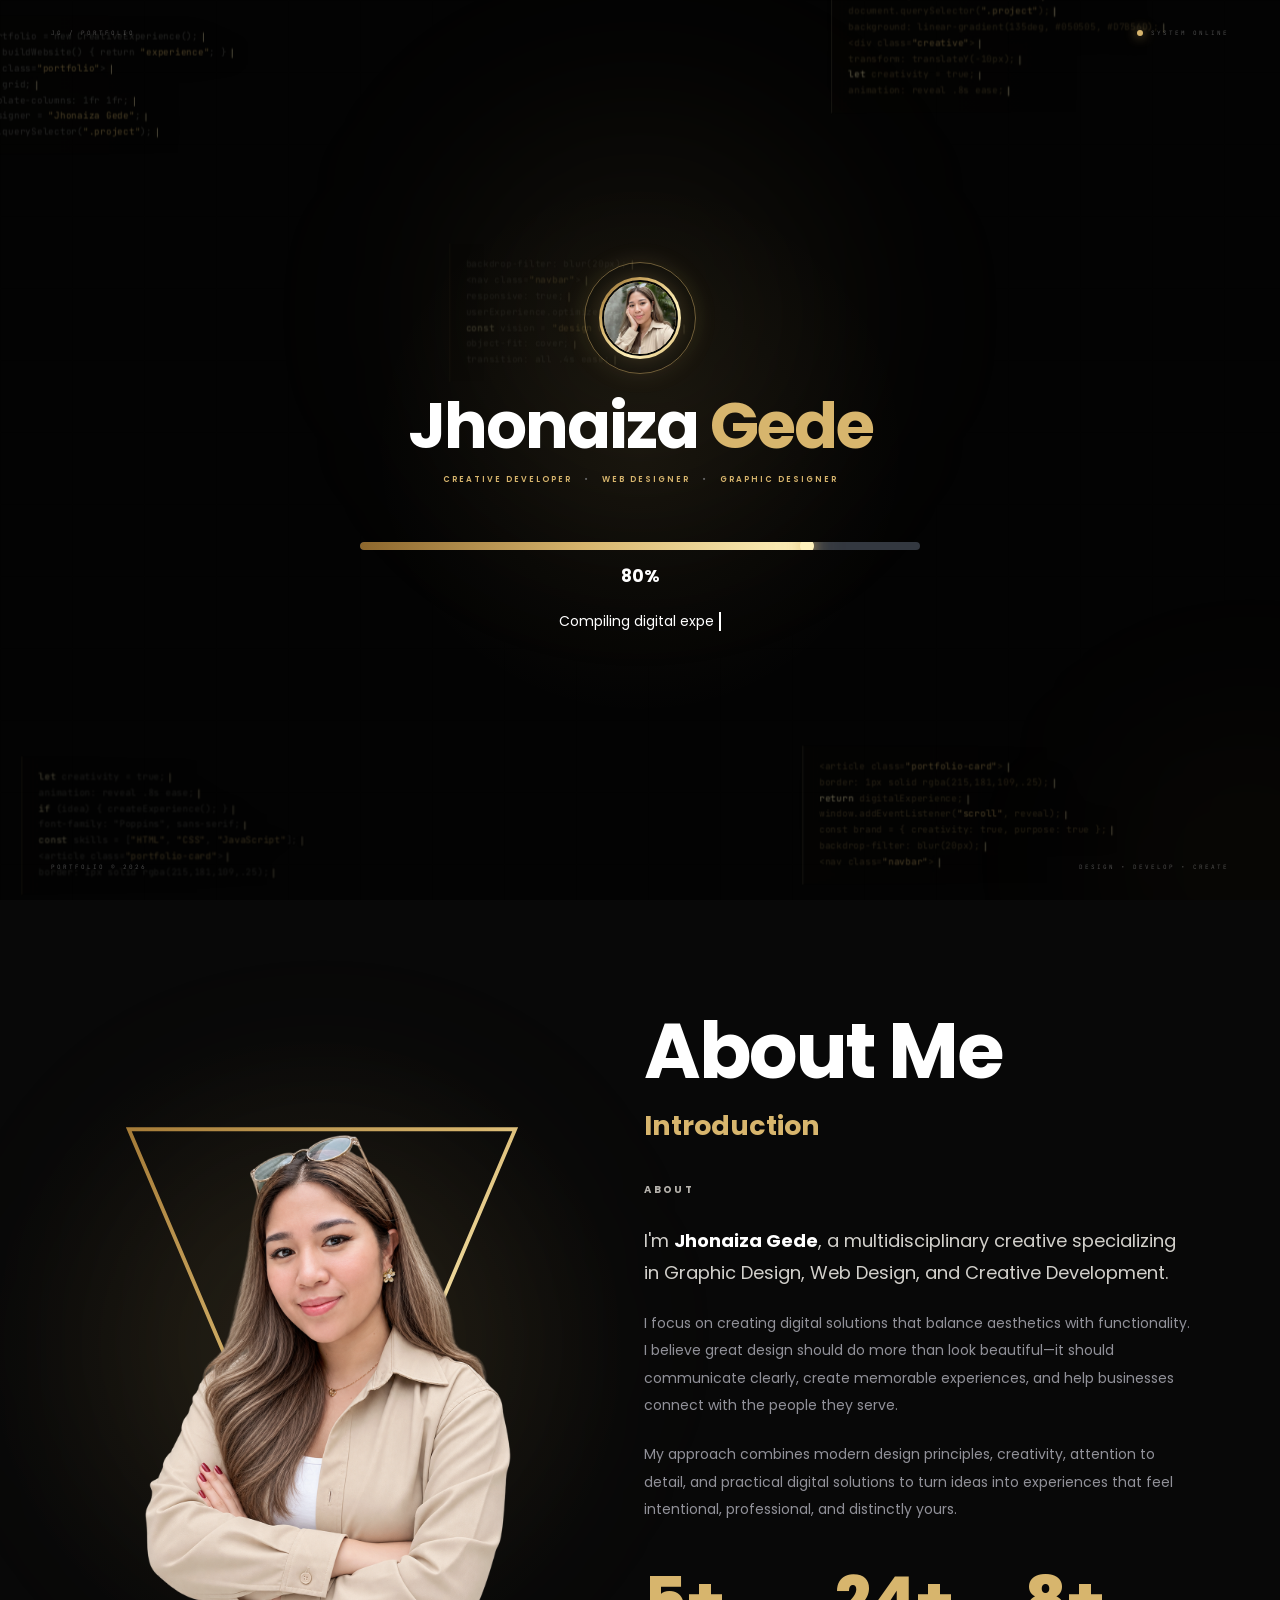
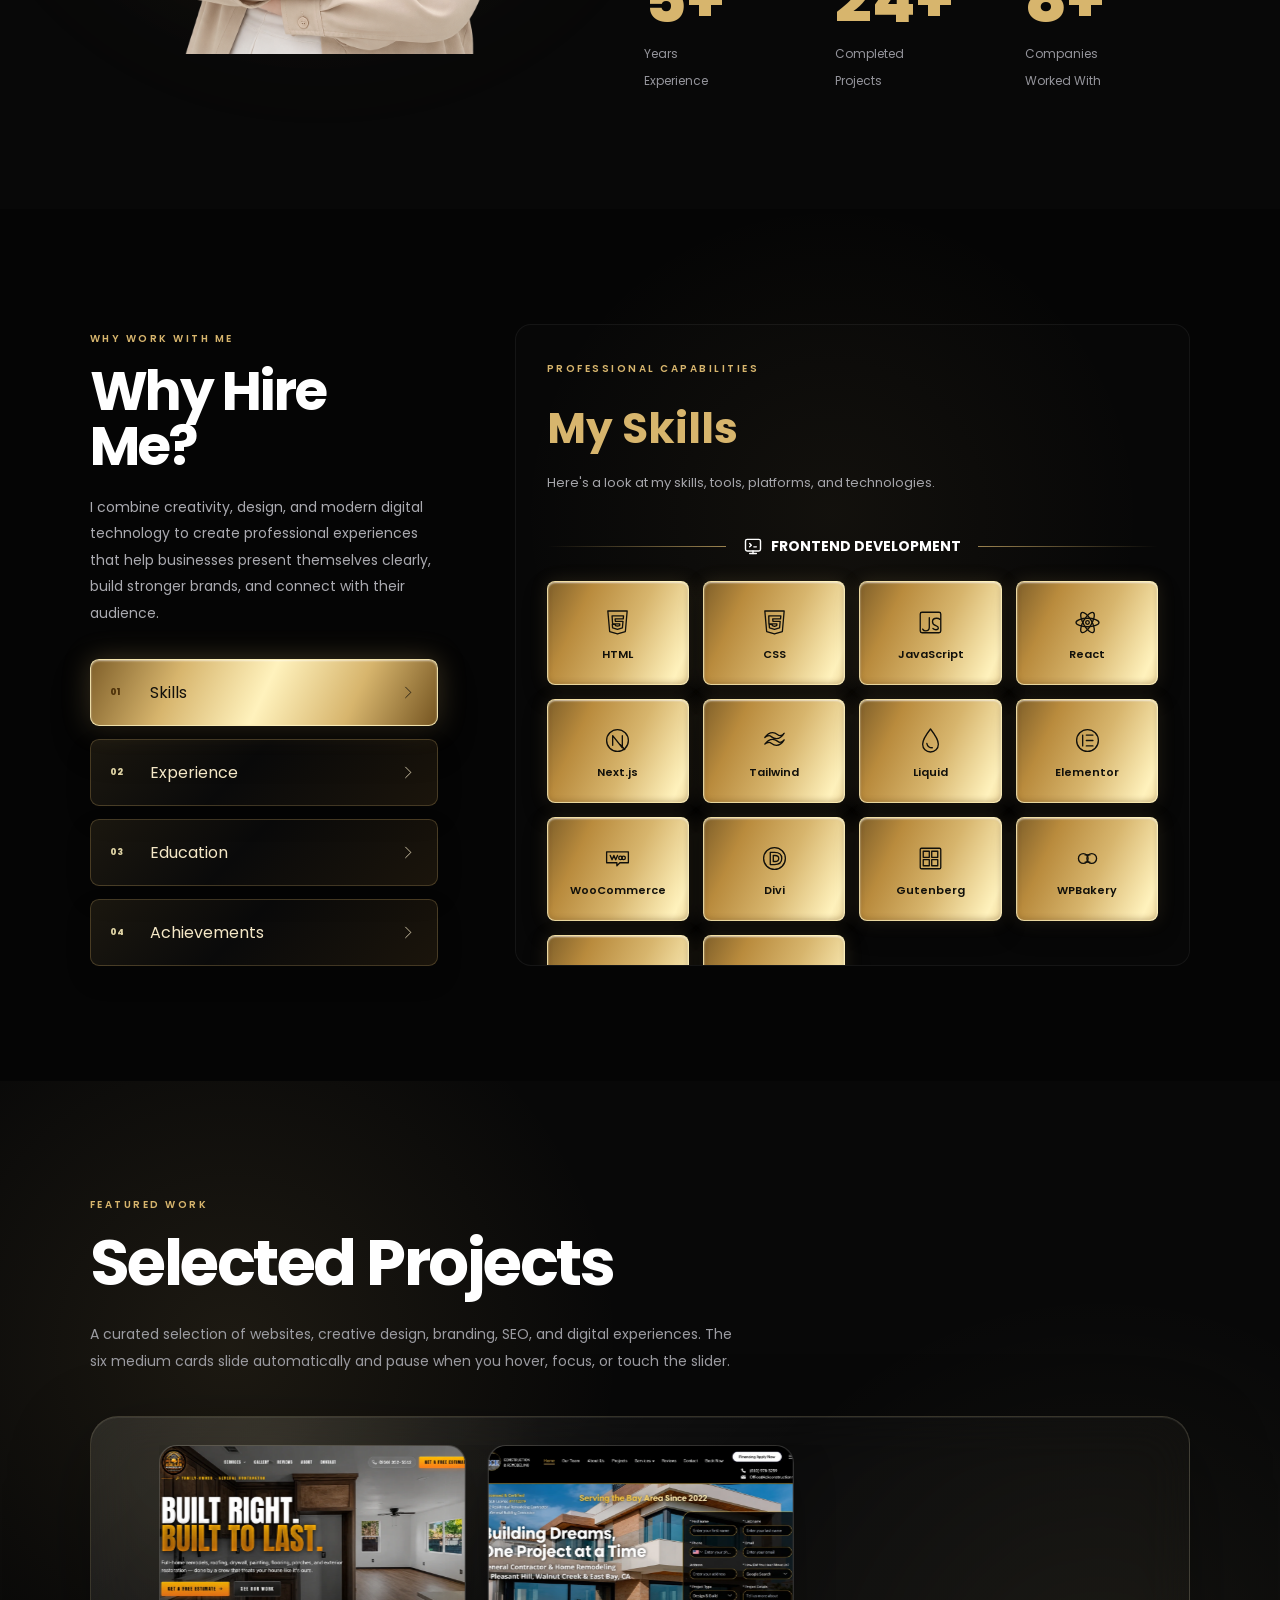
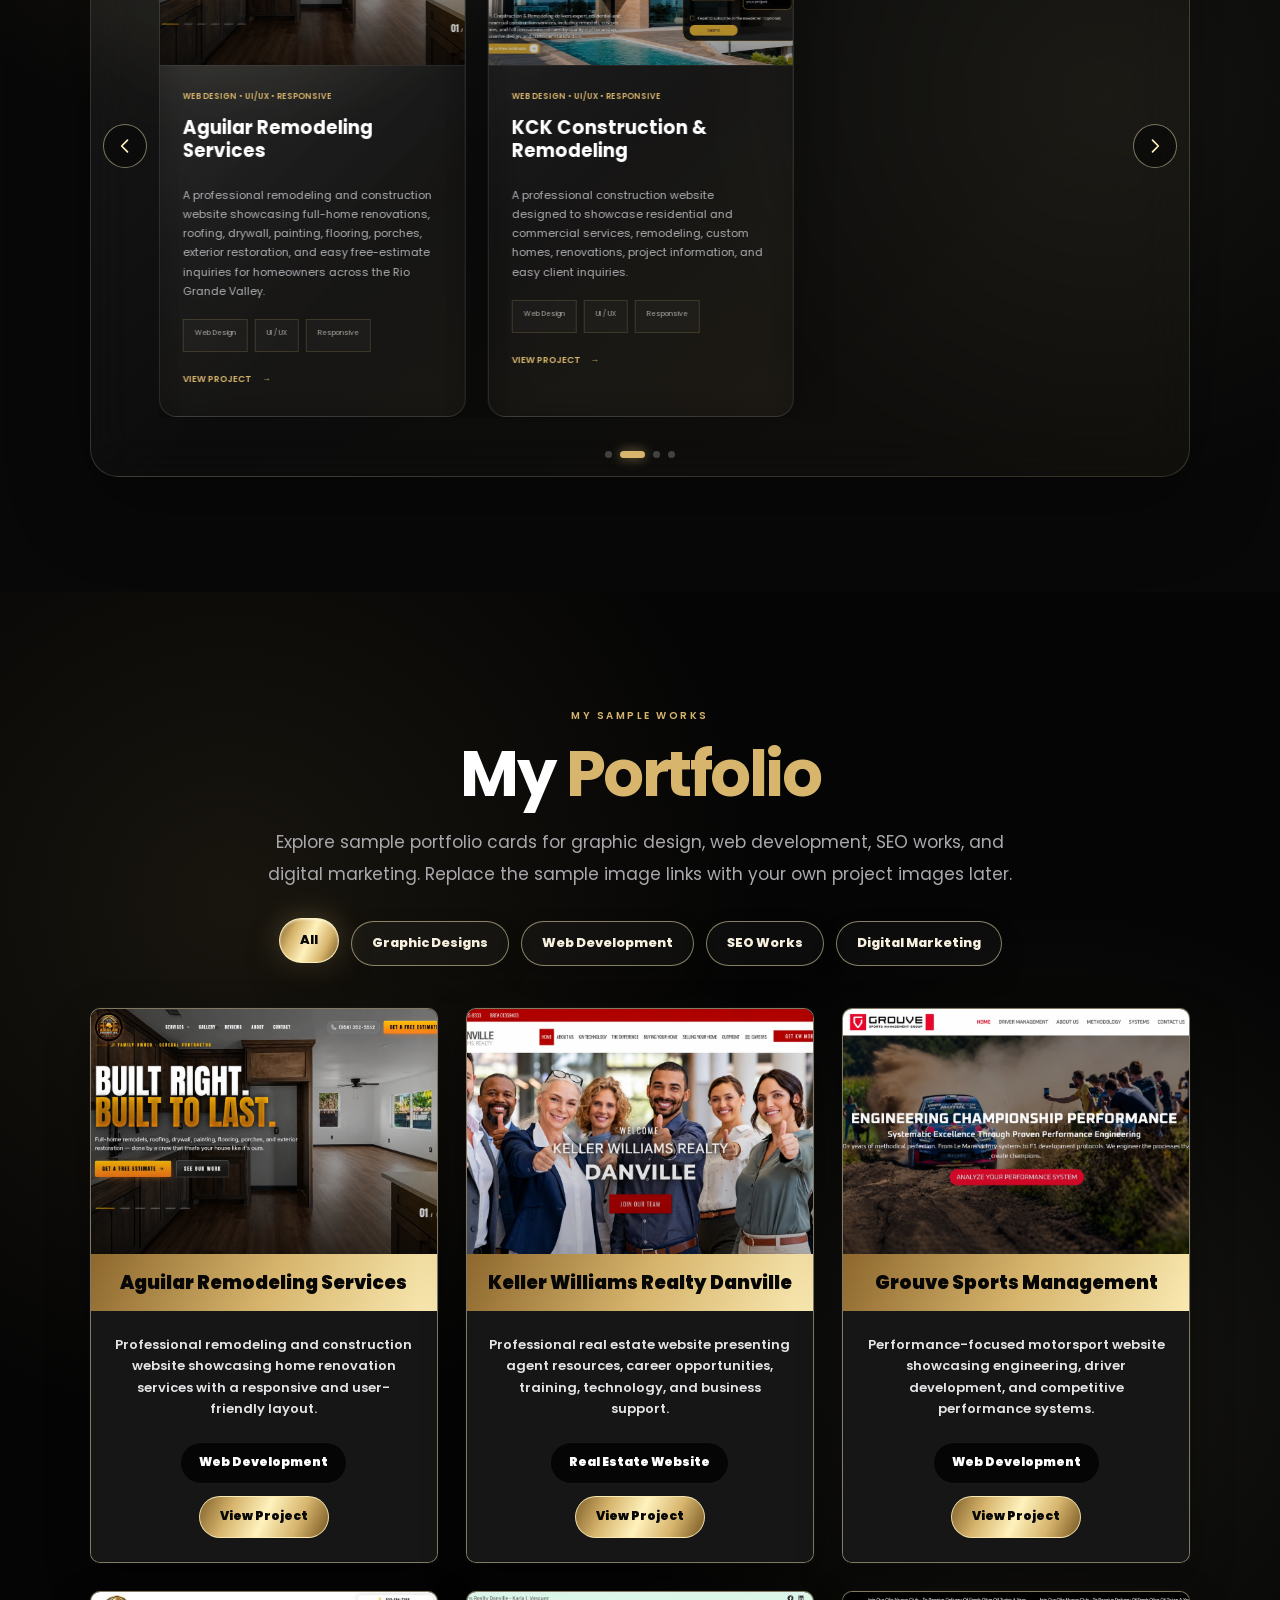
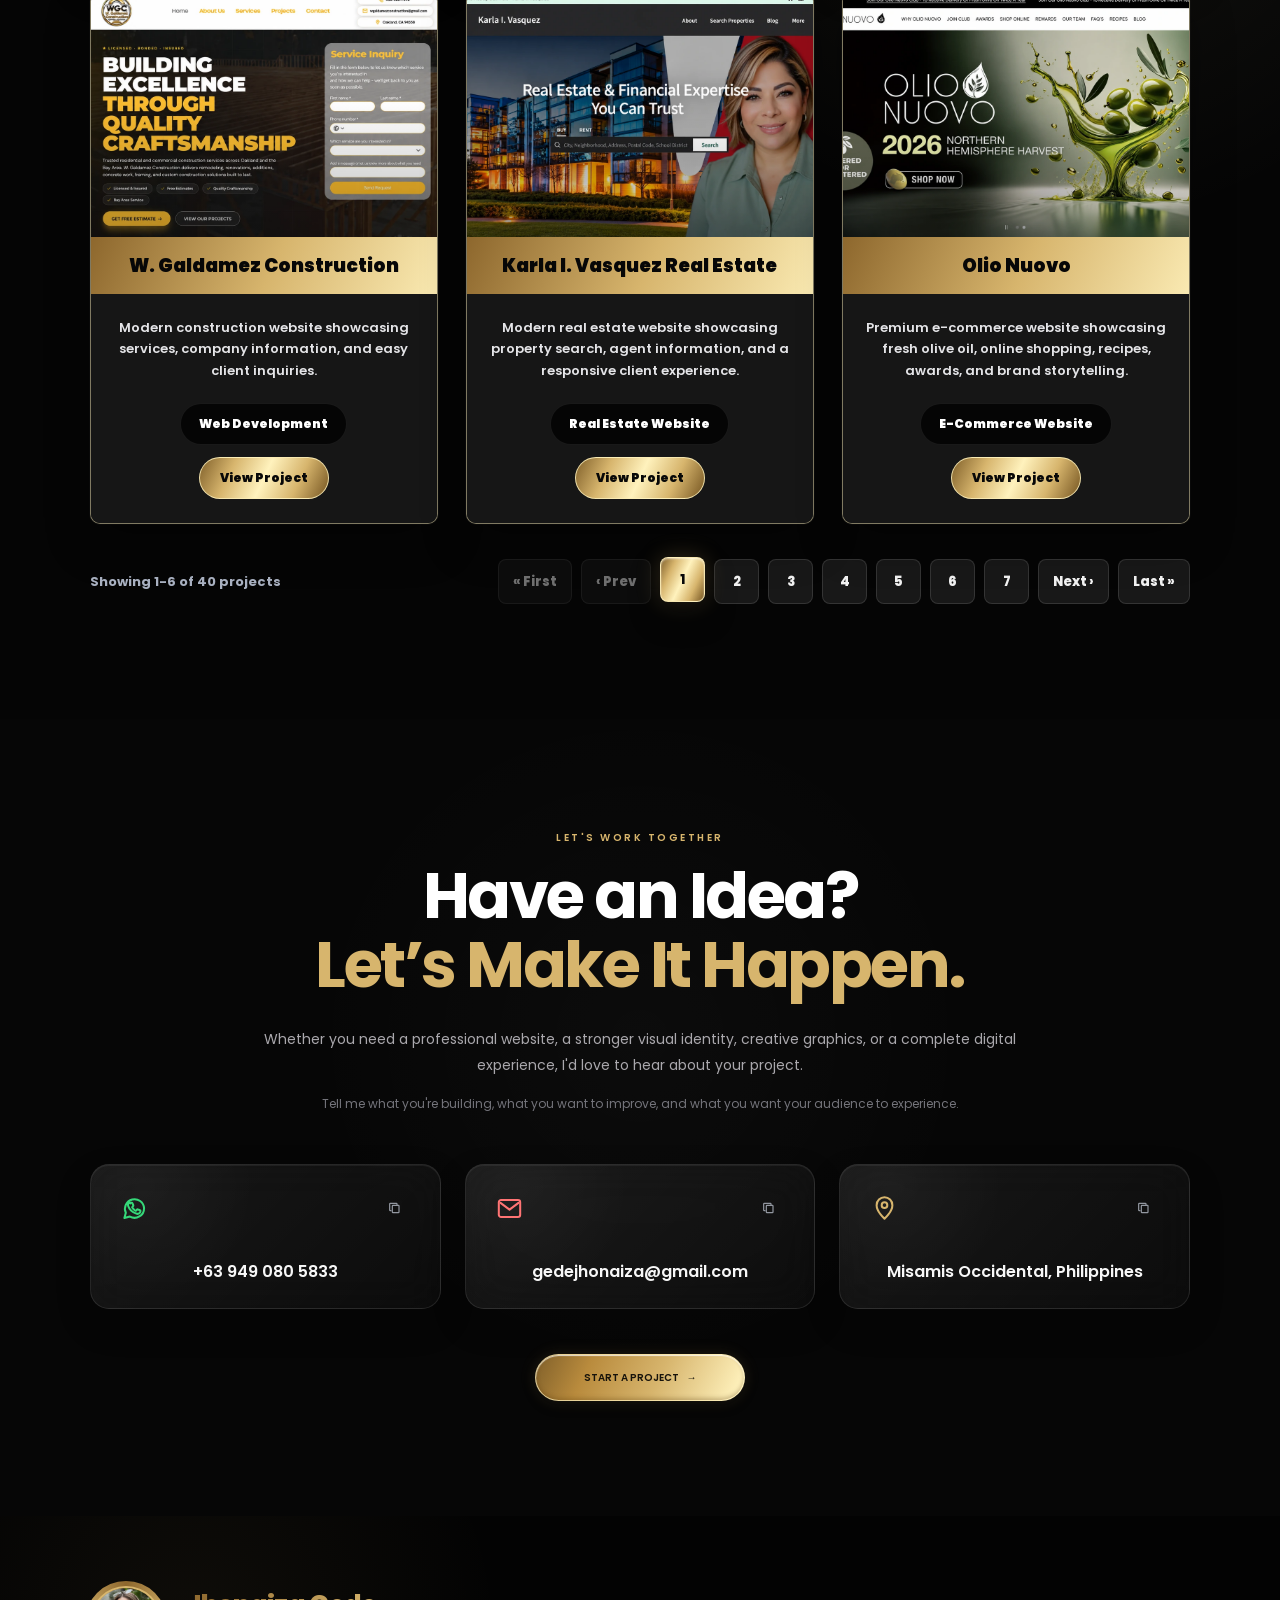
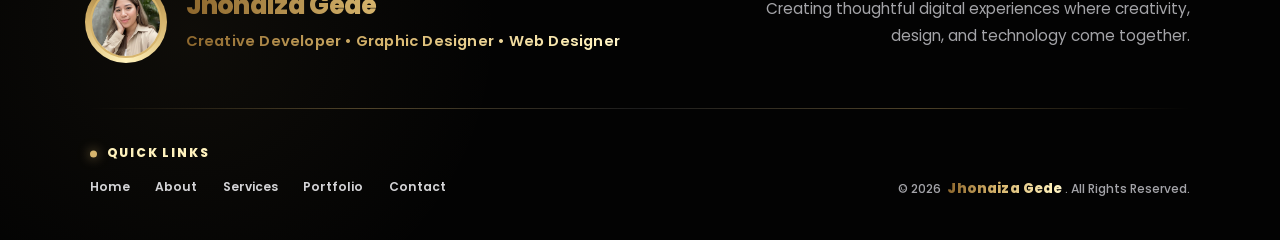
==== commit bf3ecb04: "Update index.html" ====
--- a/index.html
+++ b/index.html
@@ -5822,160 +5822,158 @@
 
 </article>
 
-        <!-- =================================================
-        20 — WEB
-        RESTAURANT WEBSITE
-        ================================================= -->
-
-        <article
-            class="gallery-card"
-            data-gallery-category="web"
+      <!-- =================================================
+20 — WEB
+LANDING PAGE DESIGN
+================================================= -->
+
+<article
+    class="gallery-card"
+    data-gallery-category="web"
+>
+
+    <div class="gallery-card-image">
+
+        <img
+            src="assets/projects/web/luxeveria-page-1.webp"
+            alt="Luxevéria skincare landing page design"
+            loading="lazy"
         >
 
-            <div class="gallery-card-image">
-
-                <img
-                    src="https://images.unsplash.com/photo-1414235077428-338989a2e8c0?auto=format&amp;fit=crop&amp;w=900&amp;q=80"
-                    alt="Restaurant website sample"
-                    loading="lazy"
-                >
-
-            </div>
-
-            <h3>
-                Restaurant Website
-            </h3>
-
-            <div class="gallery-card-content">
-
-                <p>
-                    Elegant restaurant website concept featuring
-                    menus, reservations, and brand storytelling.
-                </p>
-
-                <div class="gallery-card-actions">
-
-                    <span>
-                        Web Development
-                    </span>
-
-                    <a
-                        href="https://images.unsplash.com/photo-1414235077428-338989a2e8c0?auto=format&amp;fit=crop&amp;w=1400&amp;q=90"
-                        target="_blank"
-                        rel="noopener noreferrer"
-                    >
-                        View
-                    </a>
-
-                </div>
-
-            </div>
-
-        </article>
-
-
-        <!-- =================================================
-        21 — WEB
-        ECOMMERCE STORE
-        ================================================= -->
-
-        <article
-            class="gallery-card"
-            data-gallery-category="web"
+    </div>
+
+    <h3>
+        Landing Page Design
+    </h3>
+
+    <div class="gallery-card-content">
+
+        <p>
+            Conversion-focused landing page designed to
+            highlight product benefits and encourage action.
+        </p>
+
+        <div class="gallery-card-actions">
+
+            <span>
+                Web Design
+            </span>
+
+            <a
+                href="assets/projects/web/luxeveria-page-1.webp"
+                target="_blank"
+                rel="noopener noreferrer"
+            >
+                View
+            </a>
+
+        </div>
+
+    </div>
+
+</article>
+
+       <!-- =================================================
+21 — WEB
+PRODUCT LANDING PAGE
+================================================= -->
+
+<article
+    class="gallery-card"
+    data-gallery-category="web"
+>
+
+    <div class="gallery-card-image">
+
+        <img
+            src="assets/projects/web/luxeveria-page-2.webp"
+            alt="Luxevéria skincare product landing page design"
+            loading="lazy"
         >
 
-            <div class="gallery-card-image">
-
-                <img
-                    src="https://images.unsplash.com/photo-1556742049-0cfed4f6a45d?auto=format&amp;fit=crop&amp;w=900&amp;q=80"
-                    alt="E-Commerce storefront sample"
-                    loading="lazy"
-                >
-
-            </div>
-
-            <h3>
-                E-Commerce Storefront
-            </h3>
-
-            <div class="gallery-card-content">
-
-                <p>
-                    Responsive online storefront designed for
-                    product discovery and a polished shopping experience.
-                </p>
-
-                <div class="gallery-card-actions">
-
-                    <span>
-                        Web Development
-                    </span>
-
-                    <a
-                        href="https://images.unsplash.com/photo-1556742049-0cfed4f6a45d?auto=format&amp;fit=crop&amp;w=1400&amp;q=90"
-                        target="_blank"
-                        rel="noopener noreferrer"
-                    >
-                        View
-                    </a>
-
-                </div>
-
-            </div>
-
-        </article>
-
-
-        <!-- =================================================
-        22 — WEB
-        SAAS LANDING PAGE
-        ================================================= -->
-
-        <article
-            class="gallery-card"
-            data-gallery-category="web"
+    </div>
+
+    <h3>
+        Product Landing Page
+    </h3>
+
+    <div class="gallery-card-content">
+
+        <p>
+            Product-focused landing page designed to highlight
+            benefits, social proof, and purchase calls to action.
+        </p>
+
+        <div class="gallery-card-actions">
+
+            <span>
+                Web Design
+            </span>
+
+            <a
+                href="assets/projects/web/luxeveria-page-2.webp"
+                target="_blank"
+                rel="noopener noreferrer"
+            >
+                View
+            </a>
+
+        </div>
+
+    </div>
+
+</article>
+        
+       <!-- =================================================
+22 — WEB
+TRUST & GUARANTEE SECTION
+================================================= -->
+
+<article
+    class="gallery-card"
+    data-gallery-category="web"
+>
+
+    <div class="gallery-card-image">
+
+        <img
+            src="assets/projects/web/luxeveria-page-3.webp"
+            alt="Luxevéria skincare trust and guarantee landing page section"
+            loading="lazy"
         >
 
-            <div class="gallery-card-image">
-
-                <img
-                    src="https://images.unsplash.com/photo-1460925895917-afdab827c52f?auto=format&amp;fit=crop&amp;w=900&amp;q=80"
-                    alt="SaaS landing page sample"
-                    loading="lazy"
-                >
-
-            </div>
-
-            <h3>
-                SaaS Product Landing Page
-            </h3>
-
-            <div class="gallery-card-content">
-
-                <p>
-                    Modern landing page presenting product features,
-                    benefits, analytics, and conversion-focused content.
-                </p>
-
-                <div class="gallery-card-actions">
-
-                    <span>
-                        Web Development
-                    </span>
-
-                    <a
-                        href="https://images.unsplash.com/photo-1460925895917-afdab827c52f?auto=format&amp;fit=crop&amp;w=1400&amp;q=90"
-                        target="_blank"
-                        rel="noopener noreferrer"
-                    >
-                        View
-                    </a>
-
-                </div>
-
-            </div>
-
-        </article>
+    </div>
+
+    <h3>
+        Trust & Guarantee Section
+    </h3>
+
+    <div class="gallery-card-content">
+
+        <p>
+            Conversion-focused section designed to build
+            trust through guarantees, benefits, and reassurance.
+        </p>
+
+        <div class="gallery-card-actions">
+
+            <span>
+                Web Design
+            </span>
+
+            <a
+                href="assets/projects/web/luxeveria-page-3.webp"
+                target="_blank"
+                rel="noopener noreferrer"
+            >
+                View
+            </a>
+
+        </div>
+
+    </div>
+
+</article>
 
 
       <!-- =================================================
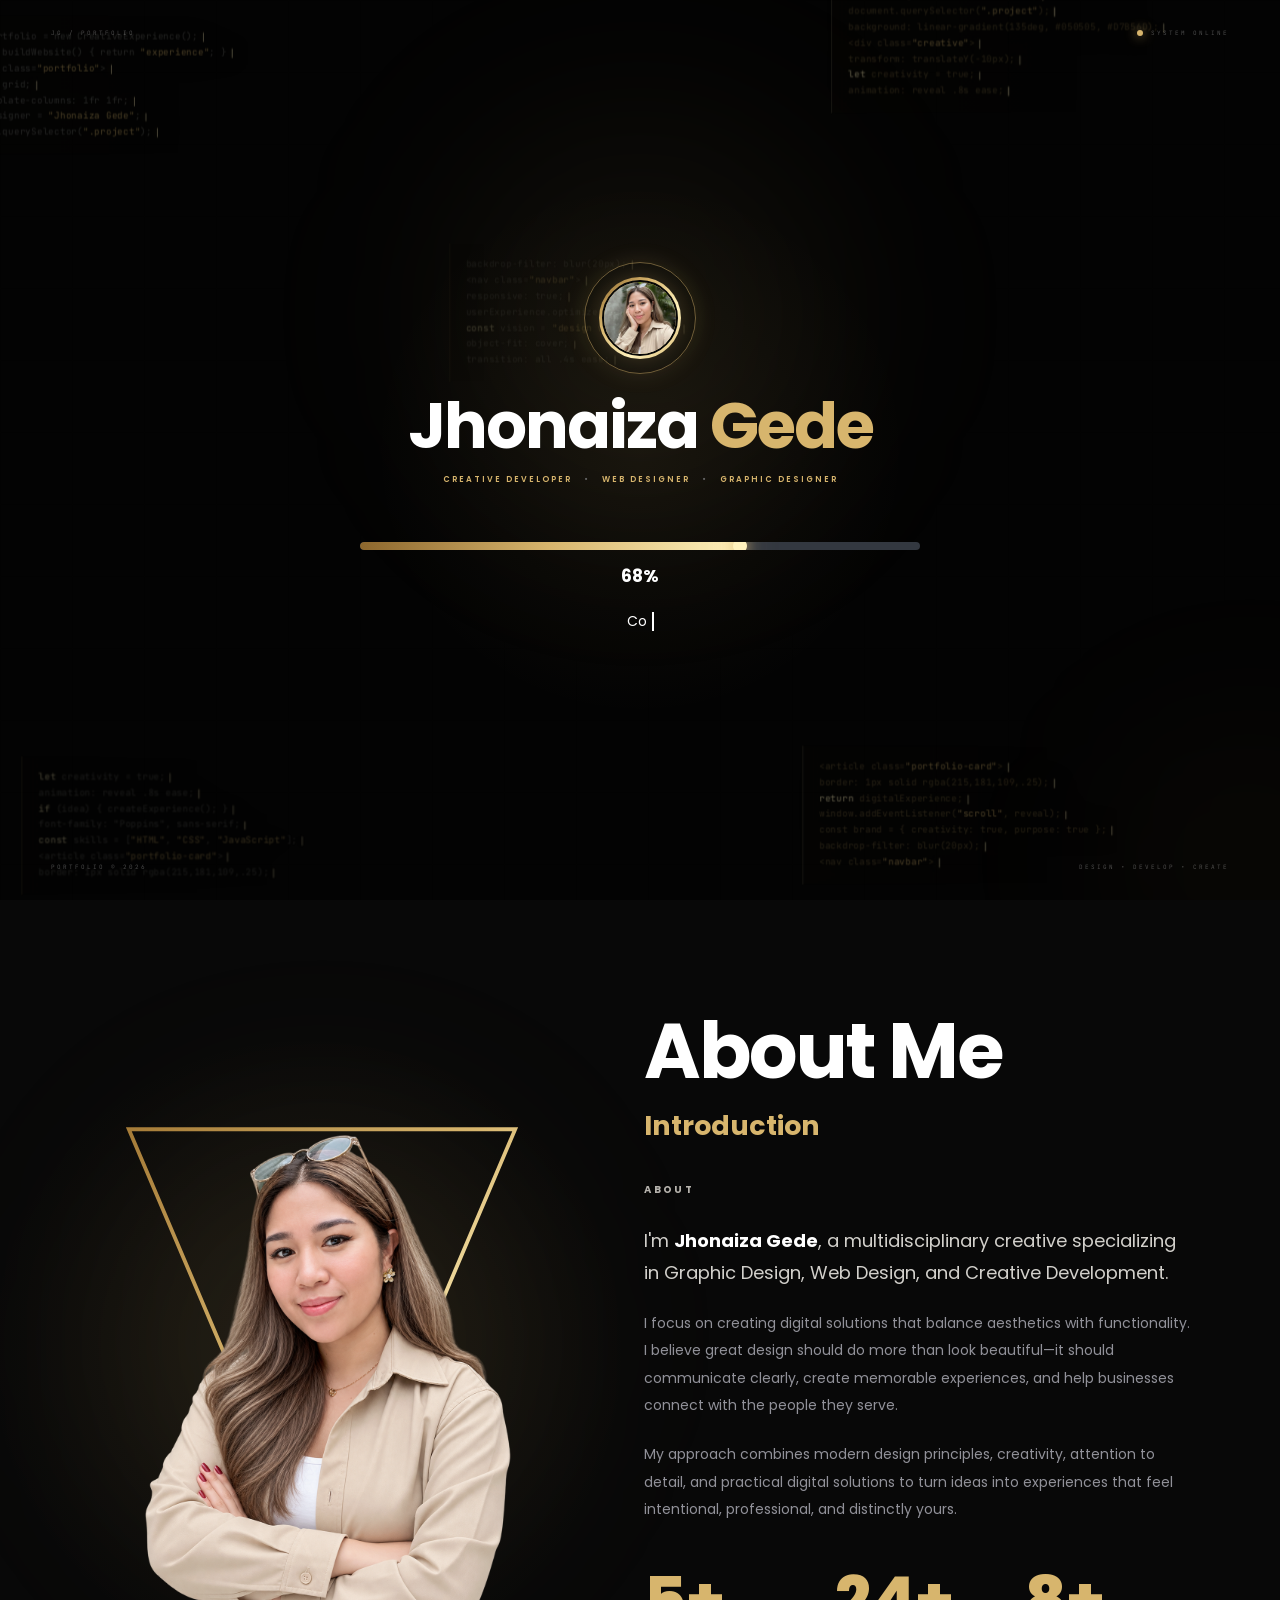
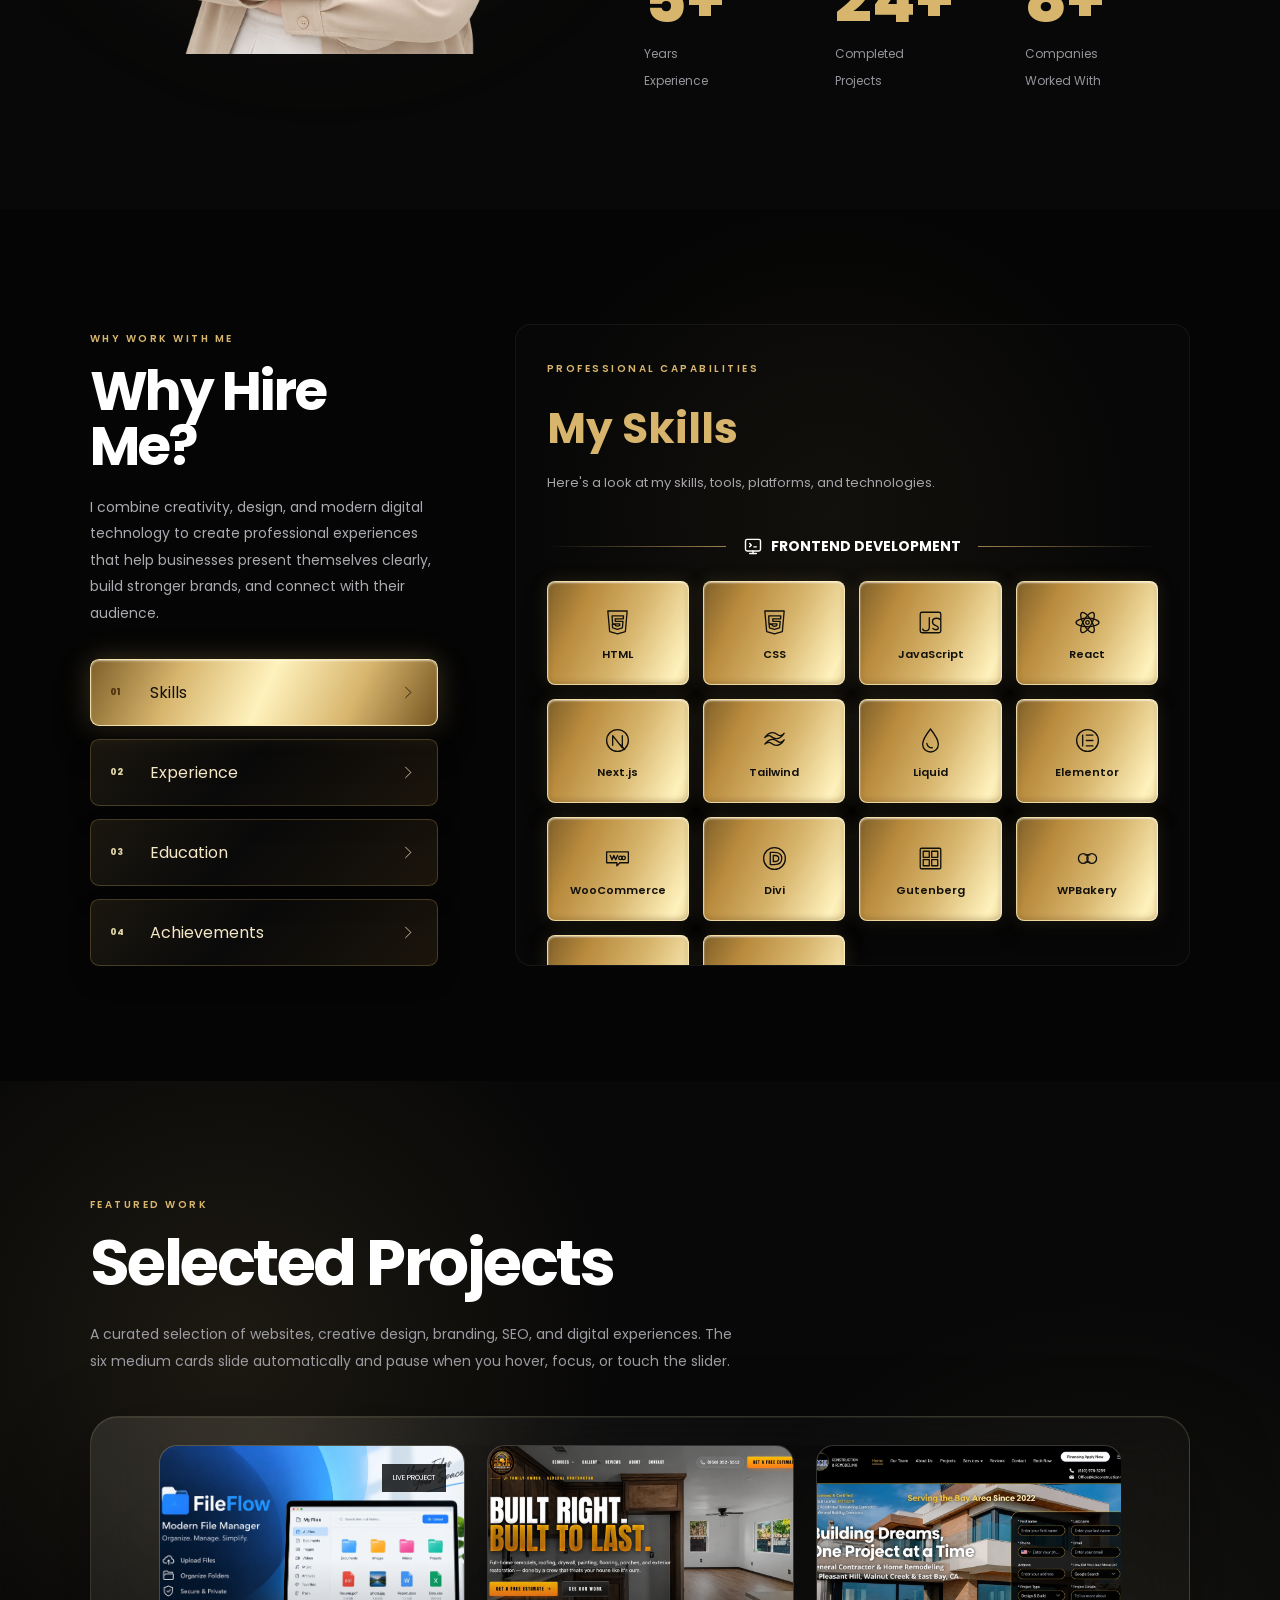
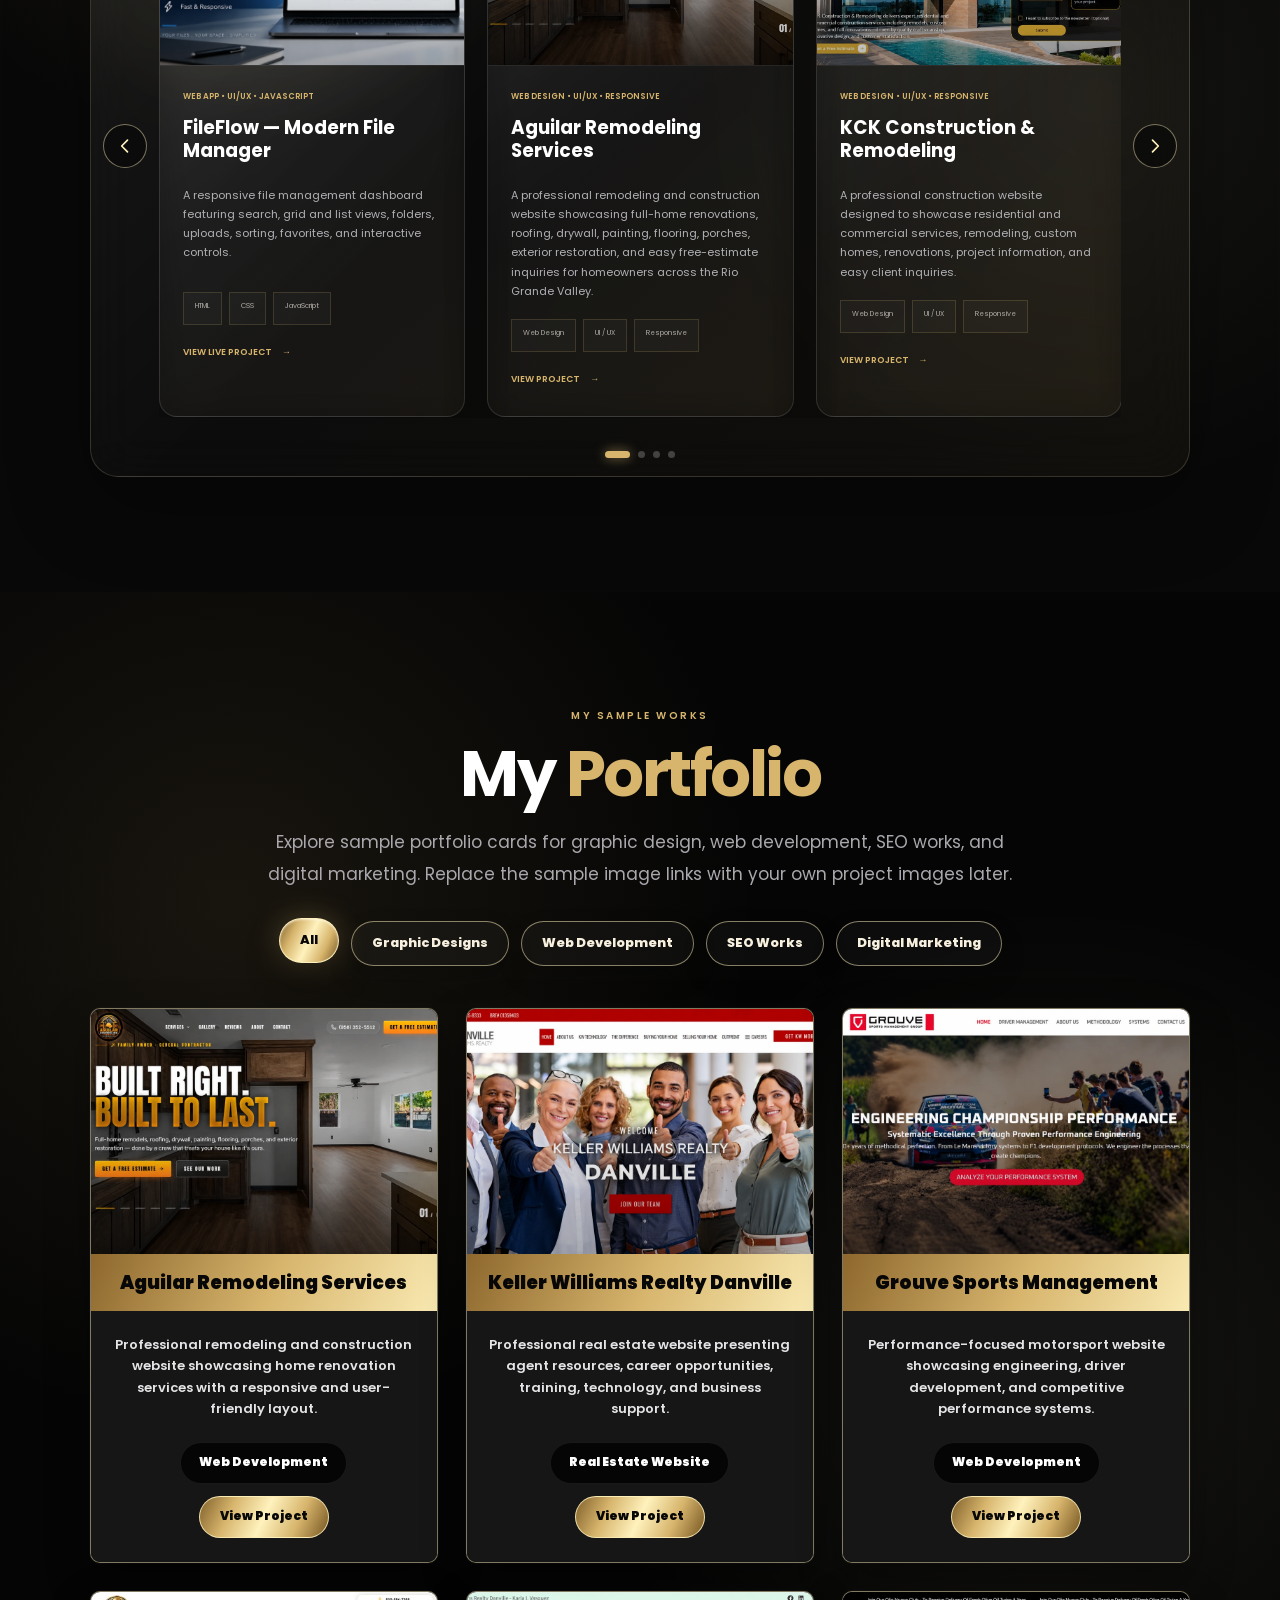
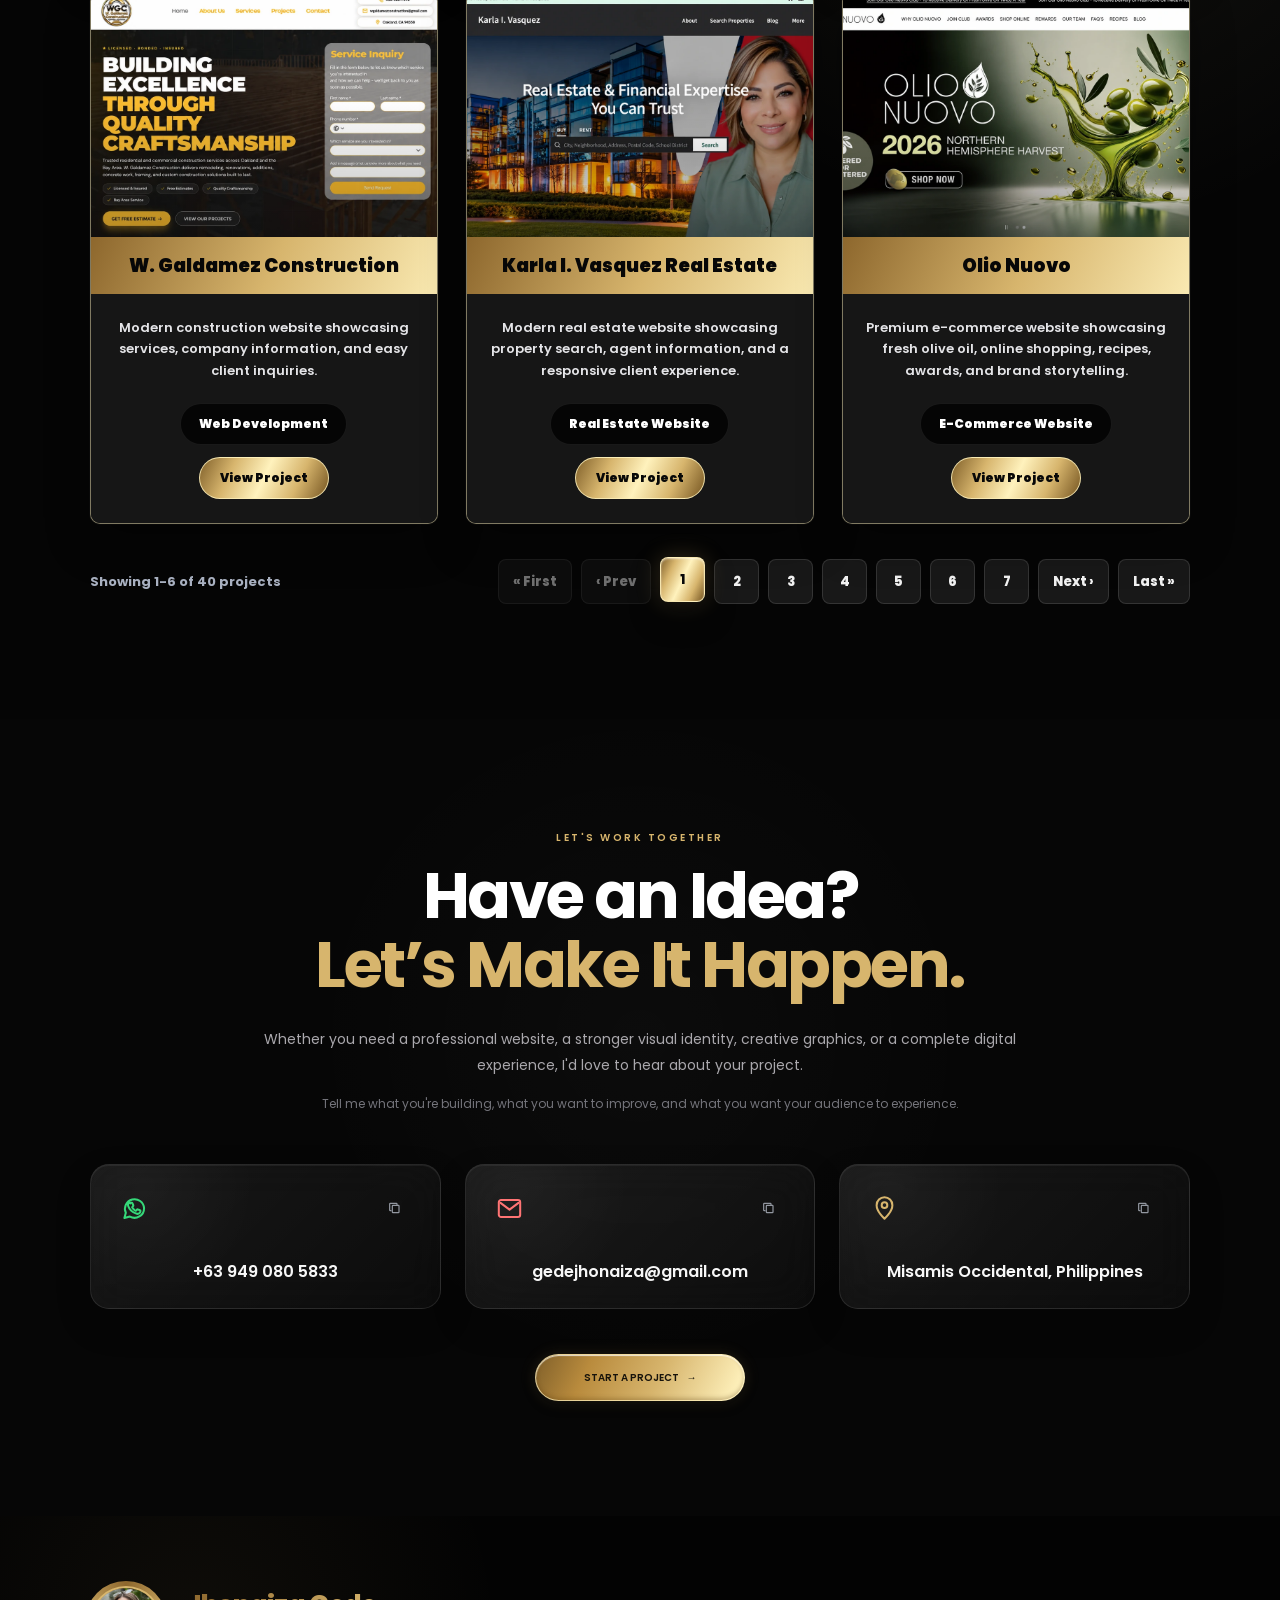
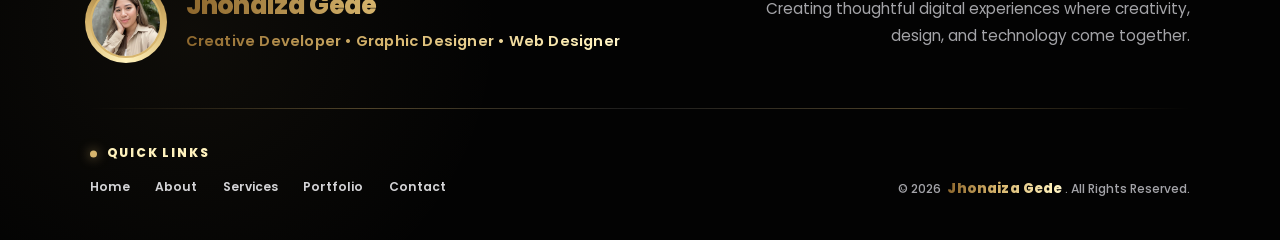
==== commit 33be62e5: "Update index.html" ====
--- a/index.html
+++ b/index.html
@@ -6389,56 +6389,55 @@
 </article>
 
         <!-- =================================================
-        31 — GRAPHIC
-        YOUTUBE THUMBNAILS
-        ================================================= -->
-
-        <article
-            class="gallery-card"
-            data-gallery-category="graphic"
+31 — GRAPHIC
+EMAIL NEWSLETTER DESIGN
+================================================= -->
+
+<article
+    class="gallery-card"
+    data-gallery-category="graphic"
+>
+
+    <div class="gallery-card-image">
+
+        <img
+            src="assets/projects/graphic/dental-billing-email-newsletter.webp"
+            alt="Dental billing email newsletter design"
+            loading="lazy"
         >
 
-            <div class="gallery-card-image">
-
-                <img
-                    src="https://images.unsplash.com/photo-1611162616305-c69b3fa7fbe0?auto=format&amp;fit=crop&amp;w=900&amp;q=80"
-                    alt="Video thumbnail design sample"
-                    loading="lazy"
-                >
-
-            </div>
-
-            <h3>
-                Video Thumbnail Set
-            </h3>
-
-            <div class="gallery-card-content">
-
-                <p>
-                    High-impact thumbnail concepts designed
-                    for stronger visual attention and engagement.
-                </p>
-
-                <div class="gallery-card-actions">
-
-                    <span>
-                        Graphic Design
-                    </span>
-
-                    <a
-                        href="https://images.unsplash.com/photo-1611162616305-c69b3fa7fbe0?auto=format&amp;fit=crop&amp;w=1400&amp;q=90"
-                        target="_blank"
-                        rel="noopener noreferrer"
-                    >
-                        View
-                    </a>
-
-                </div>
-
-            </div>
-
-        </article>
-
+    </div>
+
+    <h3>
+        Email Newsletter Design
+    </h3>
+
+    <div class="gallery-card-content">
+
+        <p>
+            Professional healthcare newsletter designed to
+            present services, build trust, and support client engagement.
+        </p>
+
+        <div class="gallery-card-actions">
+
+            <span>
+                Graphic Design
+            </span>
+
+            <a
+                href="assets/projects/graphic/dental-billing-email-newsletter.webp"
+                target="_blank"
+                rel="noopener noreferrer"
+            >
+                View
+            </a>
+
+        </div>
+
+    </div>
+
+</article>
 
       <!-- =================================================
 32 — GRAPHIC
@@ -6492,56 +6491,56 @@
 </article>
 
 
-        <!-- =================================================
-        33 — GRAPHIC
-        EMAIL HEADER DESIGN
-        ================================================= -->
-
-        <article
-            class="gallery-card"
-            data-gallery-category="graphic"
+      <!-- =================================================
+33 — GRAPHIC
+EMAIL MARKETING DESIGN
+================================================= -->
+
+<article
+    class="gallery-card"
+    data-gallery-category="graphic"
+>
+
+    <div class="gallery-card-image">
+
+        <img
+            src="assets/projects/graphic/kck-adu-email-marketing.webp"
+            alt="KCK Construction ADU email marketing design"
+            loading="lazy"
         >
 
-            <div class="gallery-card-image">
-
-                <img
-                    src="https://images.unsplash.com/photo-1596526131083-e8c633c948d2?auto=format&amp;fit=crop&amp;w=900&amp;q=80"
-                    alt="Email header graphic design sample"
-                    loading="lazy"
-                >
-
-            </div>
-
-            <h3>
-                Email Header Design
-            </h3>
-
-            <div class="gallery-card-content">
-
-                <p>
-                    Branded email graphics designed for
-                    campaigns, newsletters, and promotions.
-                </p>
-
-                <div class="gallery-card-actions">
-
-                    <span>
-                        Graphic Design
-                    </span>
-
-                    <a
-                        href="https://images.unsplash.com/photo-1596526131083-e8c633c948d2?auto=format&amp;fit=crop&amp;w=1400&amp;q=90"
-                        target="_blank"
-                        rel="noopener noreferrer"
-                    >
-                        View
-                    </a>
-
-                </div>
-
-            </div>
-
-        </article>
+    </div>
+
+    <h3>
+        Email Marketing Design
+    </h3>
+
+    <div class="gallery-card-content">
+
+        <p>
+            Branded email marketing creative designed to
+            promote ADU services and encourage consultations.
+        </p>
+
+        <div class="gallery-card-actions">
+
+            <span>
+                Graphic Design
+            </span>
+
+            <a
+                href="assets/projects/graphic/kck-adu-email-marketing.webp"
+                target="_blank"
+                rel="noopener noreferrer"
+            >
+                View
+            </a>
+
+        </div>
+
+    </div>
+
+</article>
 
 
         <!-- =================================================
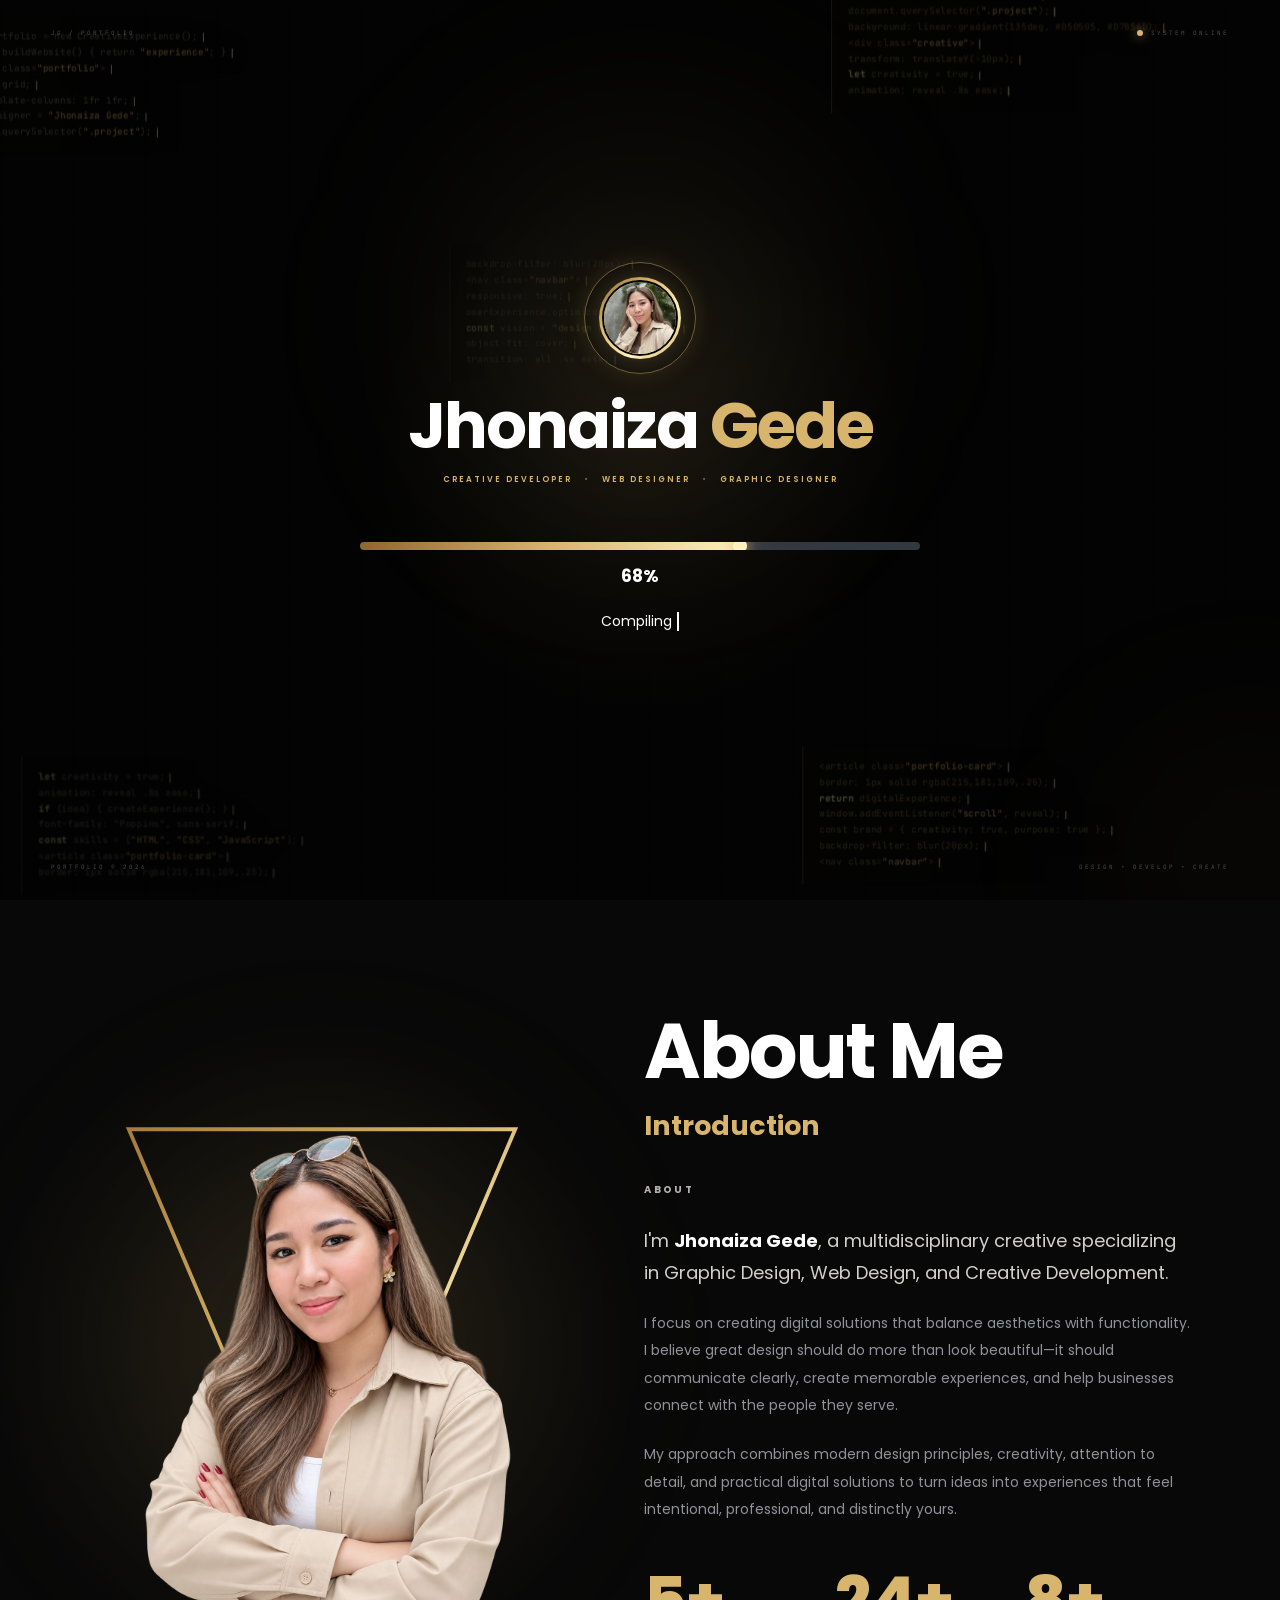
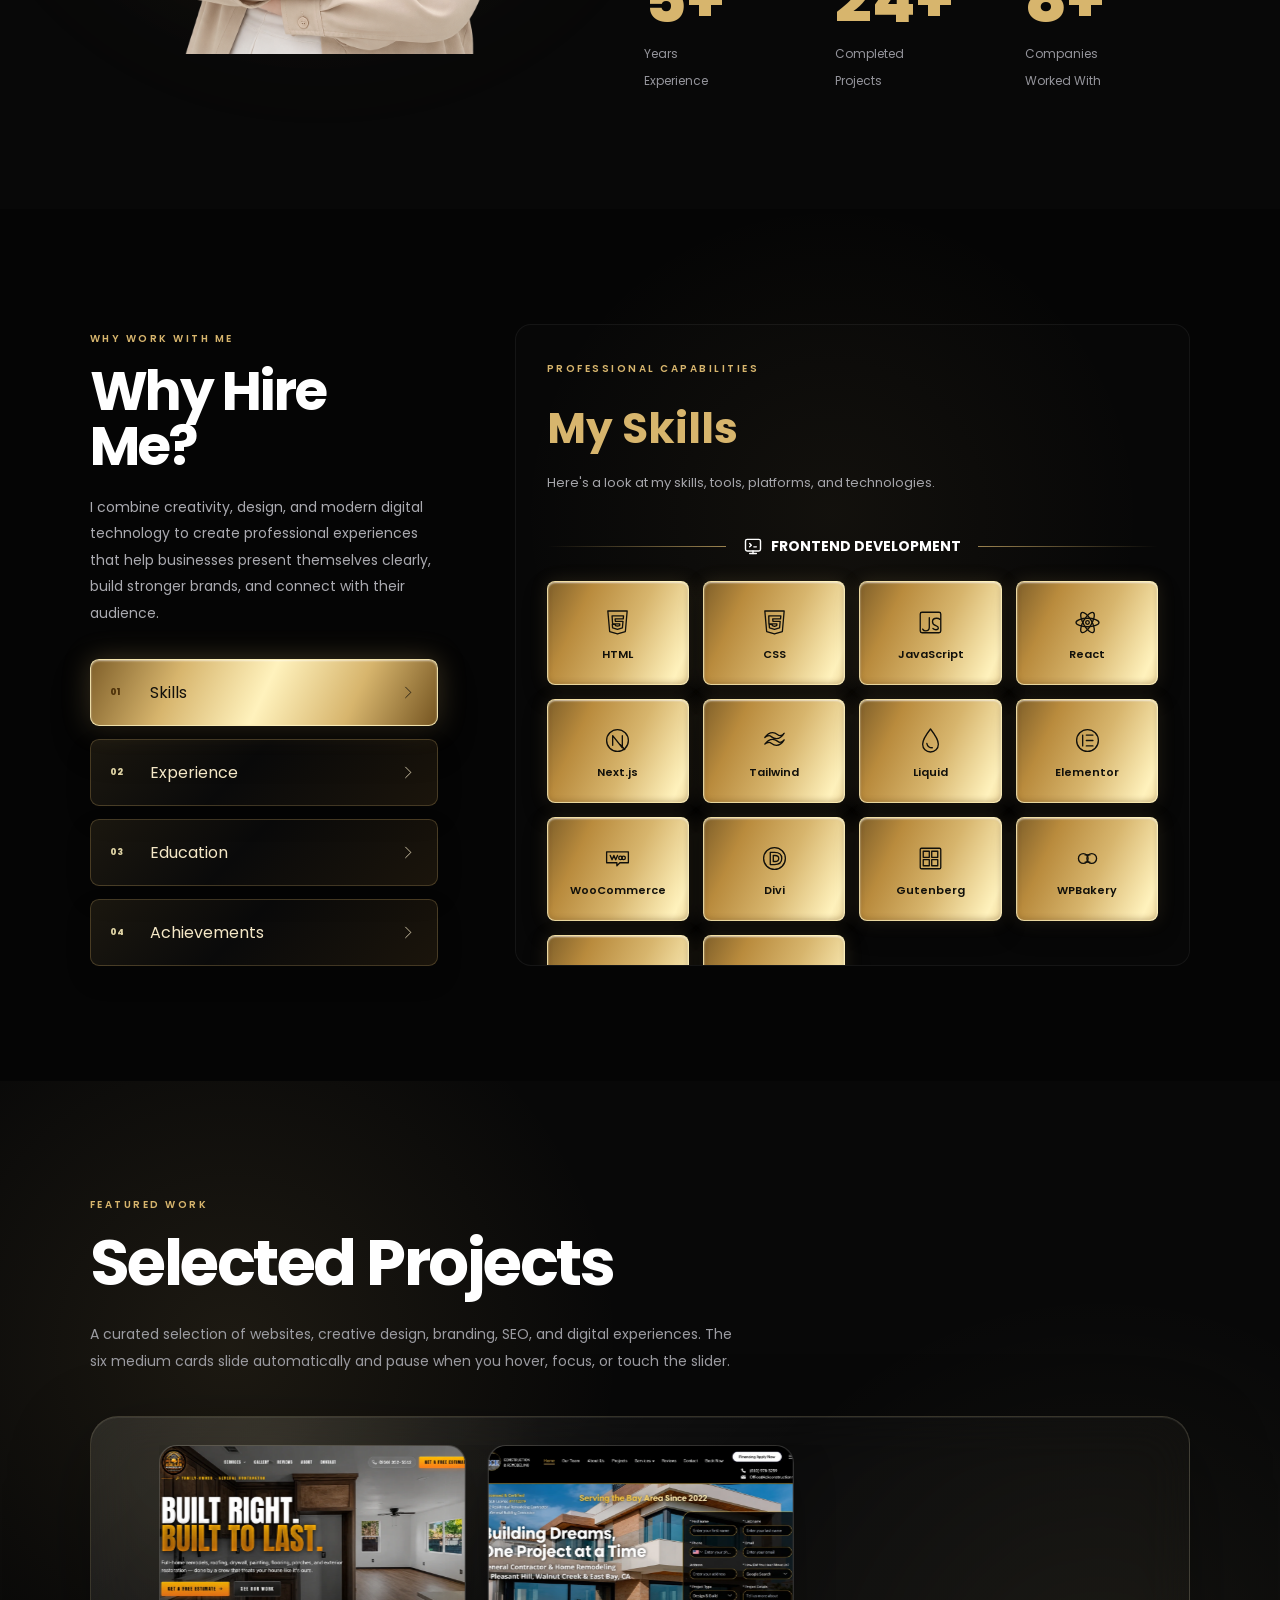
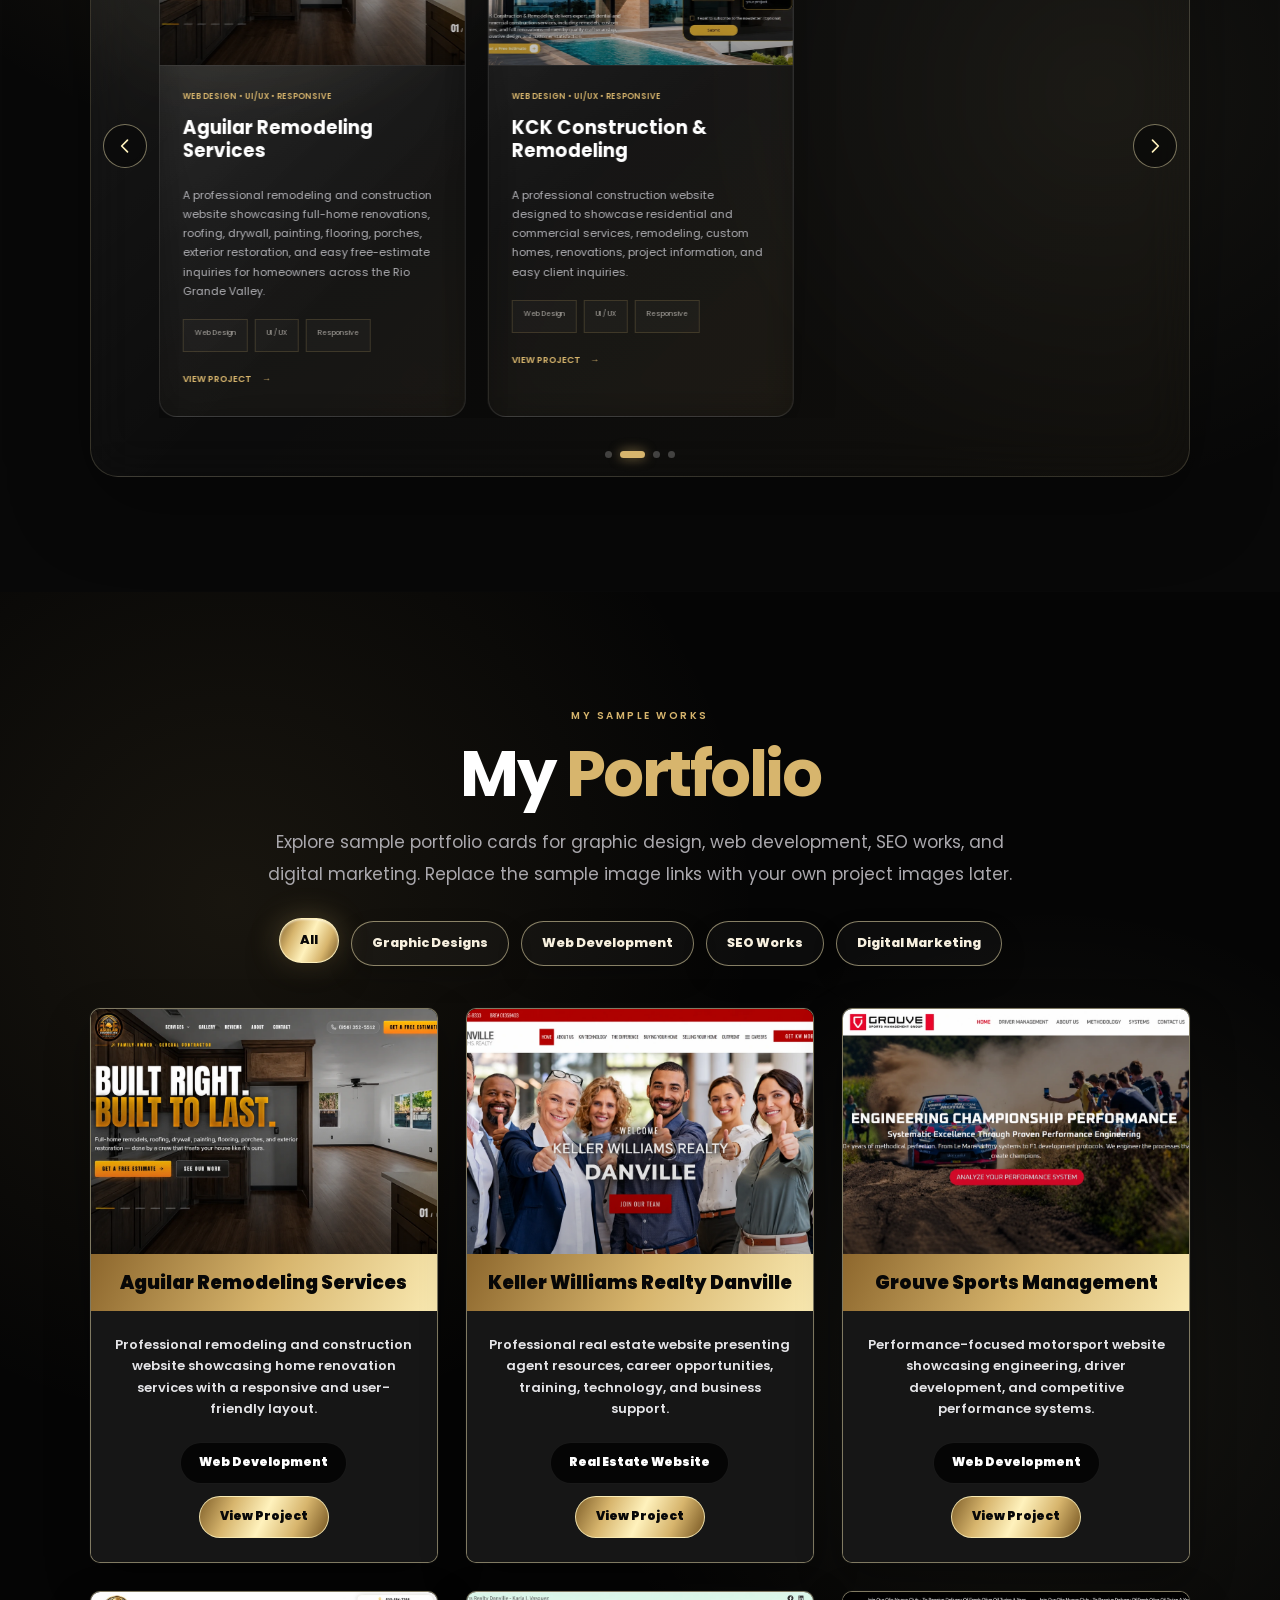
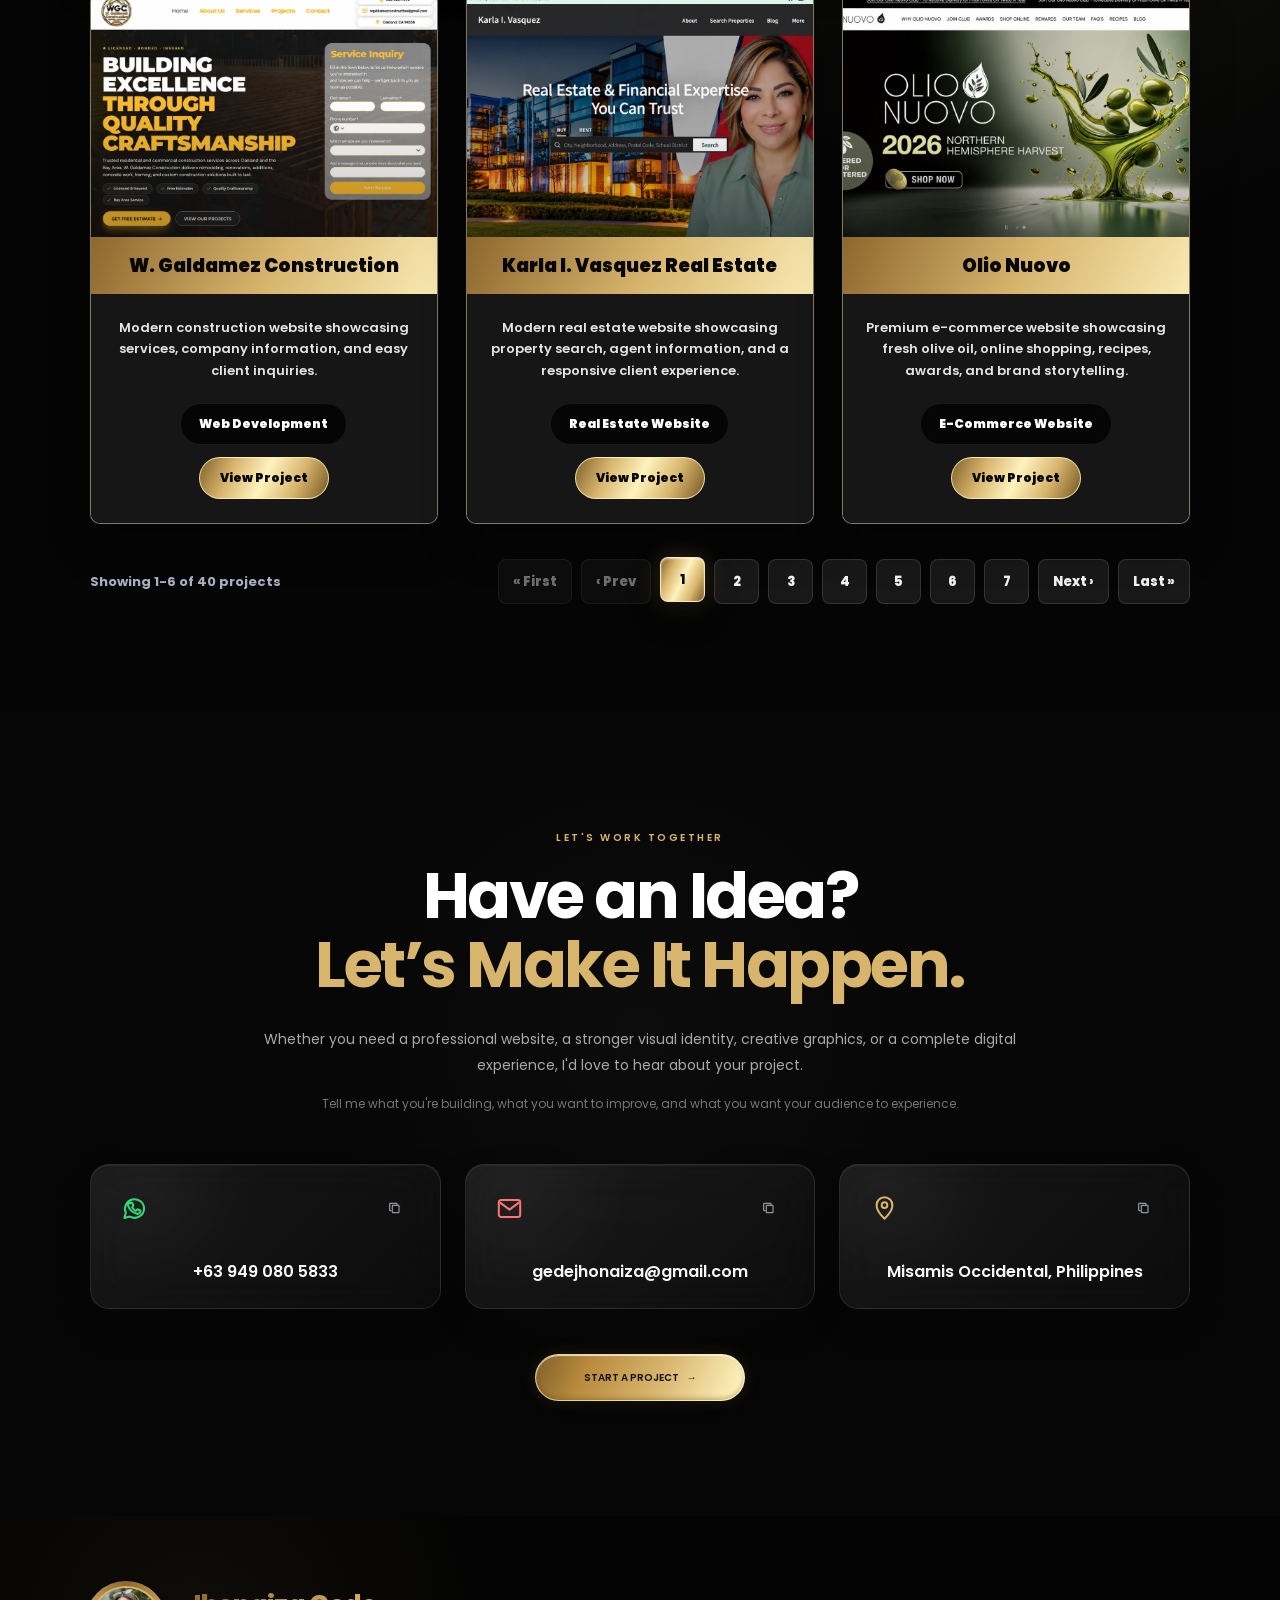
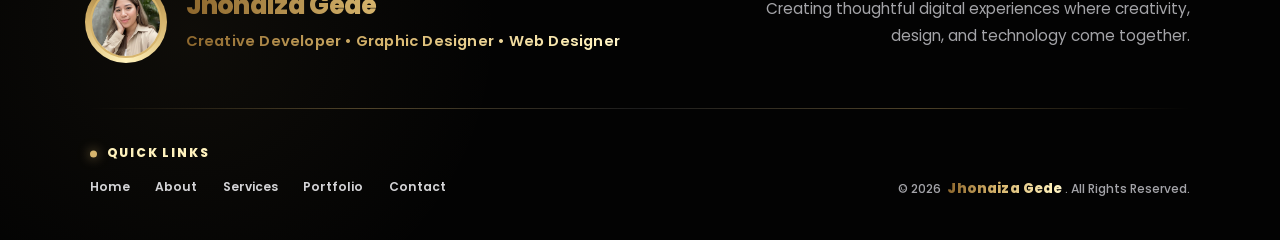
==== commit efda489b: "Update index.html" ====
--- a/index.html
+++ b/index.html
@@ -6748,56 +6748,56 @@
 
 </article>
 
-        <!-- =================================================
-        38 — MARKETING
-        BRAND STRATEGY
-        ================================================= -->
-
-        <article
-            class="gallery-card"
-            data-gallery-category="marketing"
+       <!-- =================================================
+38 — DIGITAL MARKETING
+RALLY PROMOTIONAL AD
+================================================= -->
+
+<article
+    class="gallery-card"
+    data-gallery-category="marketing"
+>
+
+    <div class="gallery-card-image">
+
+        <img
+            src="assets/projects/marketing/rally-optimized.webp"
+            alt="Animated rally sports promotional ad"
+            loading="lazy"
         >
 
-            <div class="gallery-card-image">
-
-                <img
-                    src="https://images.unsplash.com/photo-1552664730-d307ca884978?auto=format&amp;fit=crop&amp;w=900&amp;q=80"
-                    alt="Brand awareness marketing strategy sample"
-                    loading="lazy"
-                >
-
-            </div>
-
-            <h3>
-                Brand Awareness Strategy
-            </h3>
-
-            <div class="gallery-card-content">
-
-                <p>
-                    Integrated digital campaign designed to
-                    expand reach and improve brand recognition.
-                </p>
-
-                <div class="gallery-card-actions">
-
-                    <span>
-                        Digital Marketing
-                    </span>
-
-                    <a
-                        href="https://images.unsplash.com/photo-1552664730-d307ca884978?auto=format&amp;fit=crop&amp;w=1400&amp;q=90"
-                        target="_blank"
-                        rel="noopener noreferrer"
-                    >
-                        View
-                    </a>
-
-                </div>
-
-            </div>
-
-        </article>
+    </div>
+
+    <h3>
+        Rally Promotional Ad
+    </h3>
+
+    <div class="gallery-card-content">
+
+        <p>
+            Animated motorsport promotional content created
+            to capture attention and strengthen campaign engagement.
+        </p>
+
+        <div class="gallery-card-actions">
+
+            <span>
+                Digital Marketing
+            </span>
+
+            <a
+                href="assets/projects/marketing/rally-optimized.webp"
+                target="_blank"
+                rel="noopener noreferrer"
+            >
+                View
+            </a>
+
+        </div>
+
+    </div>
+
+</article>
 
 
         <!-- =================================================
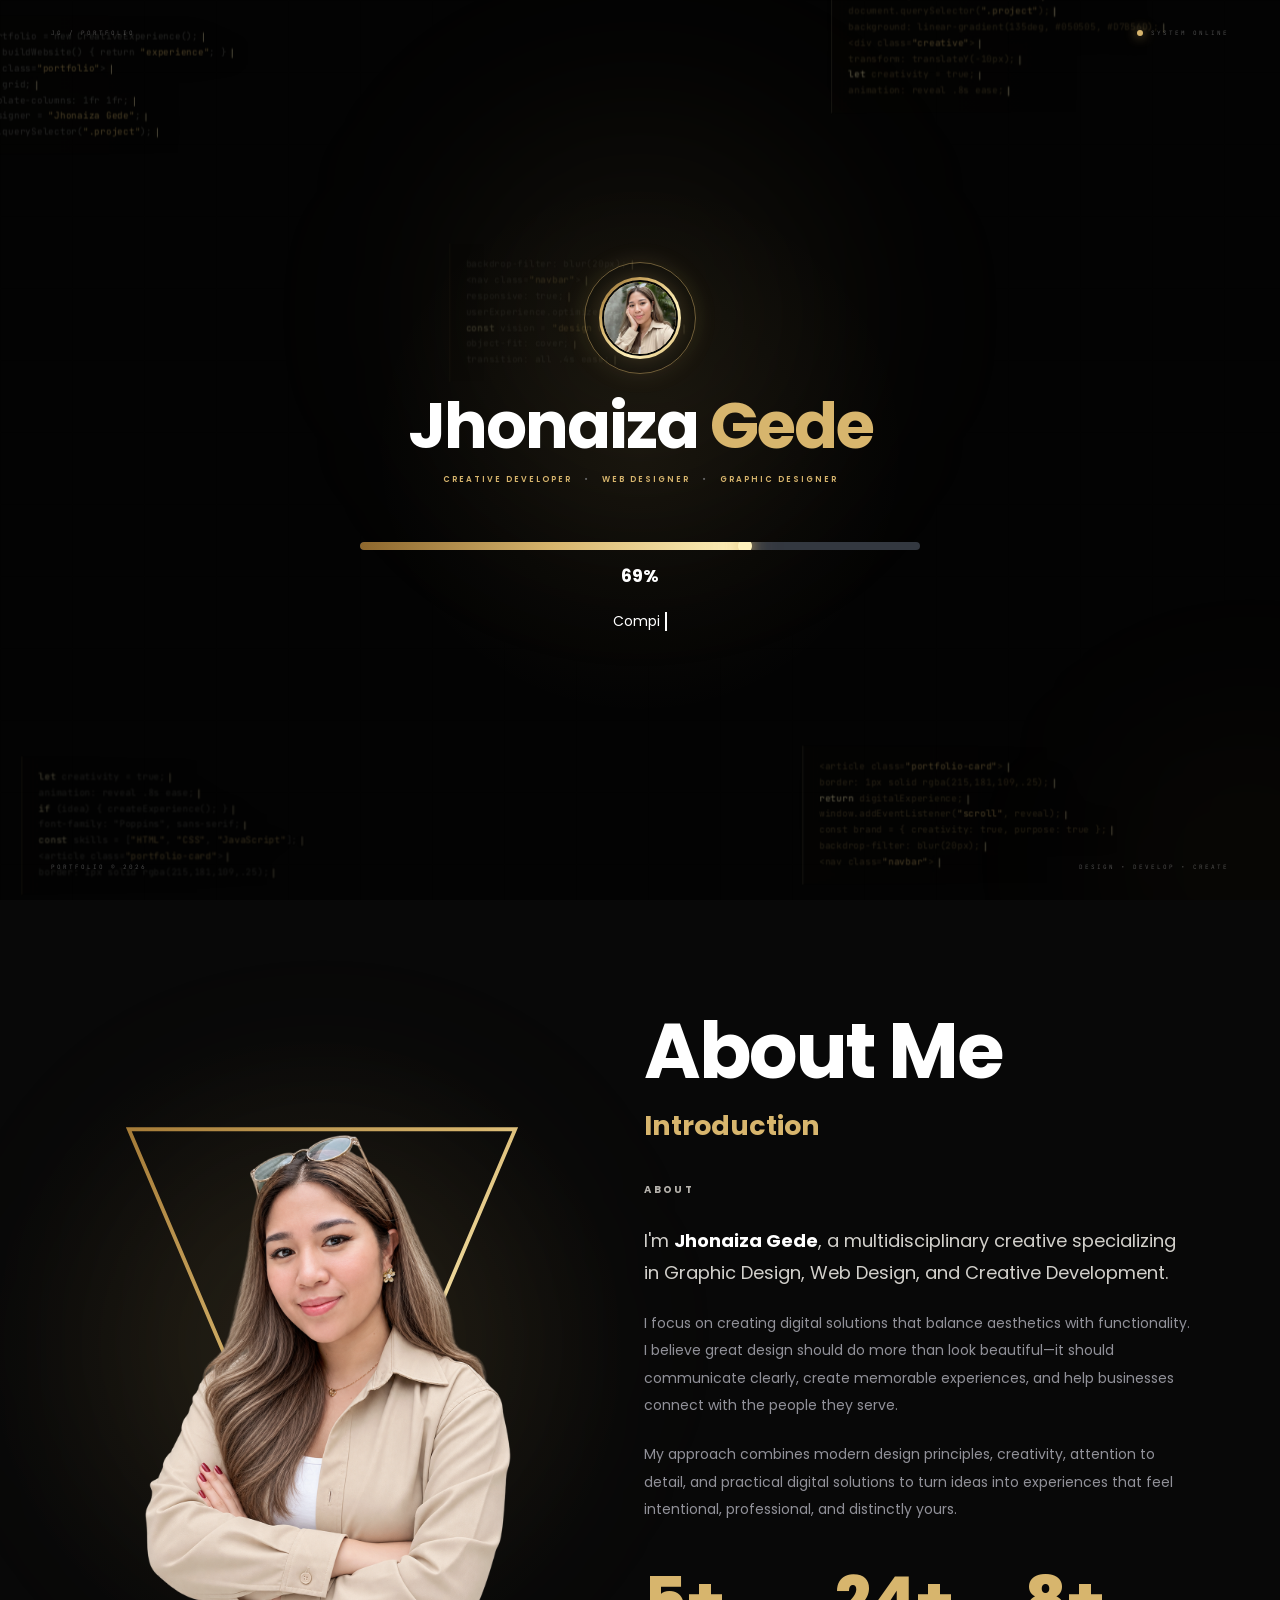
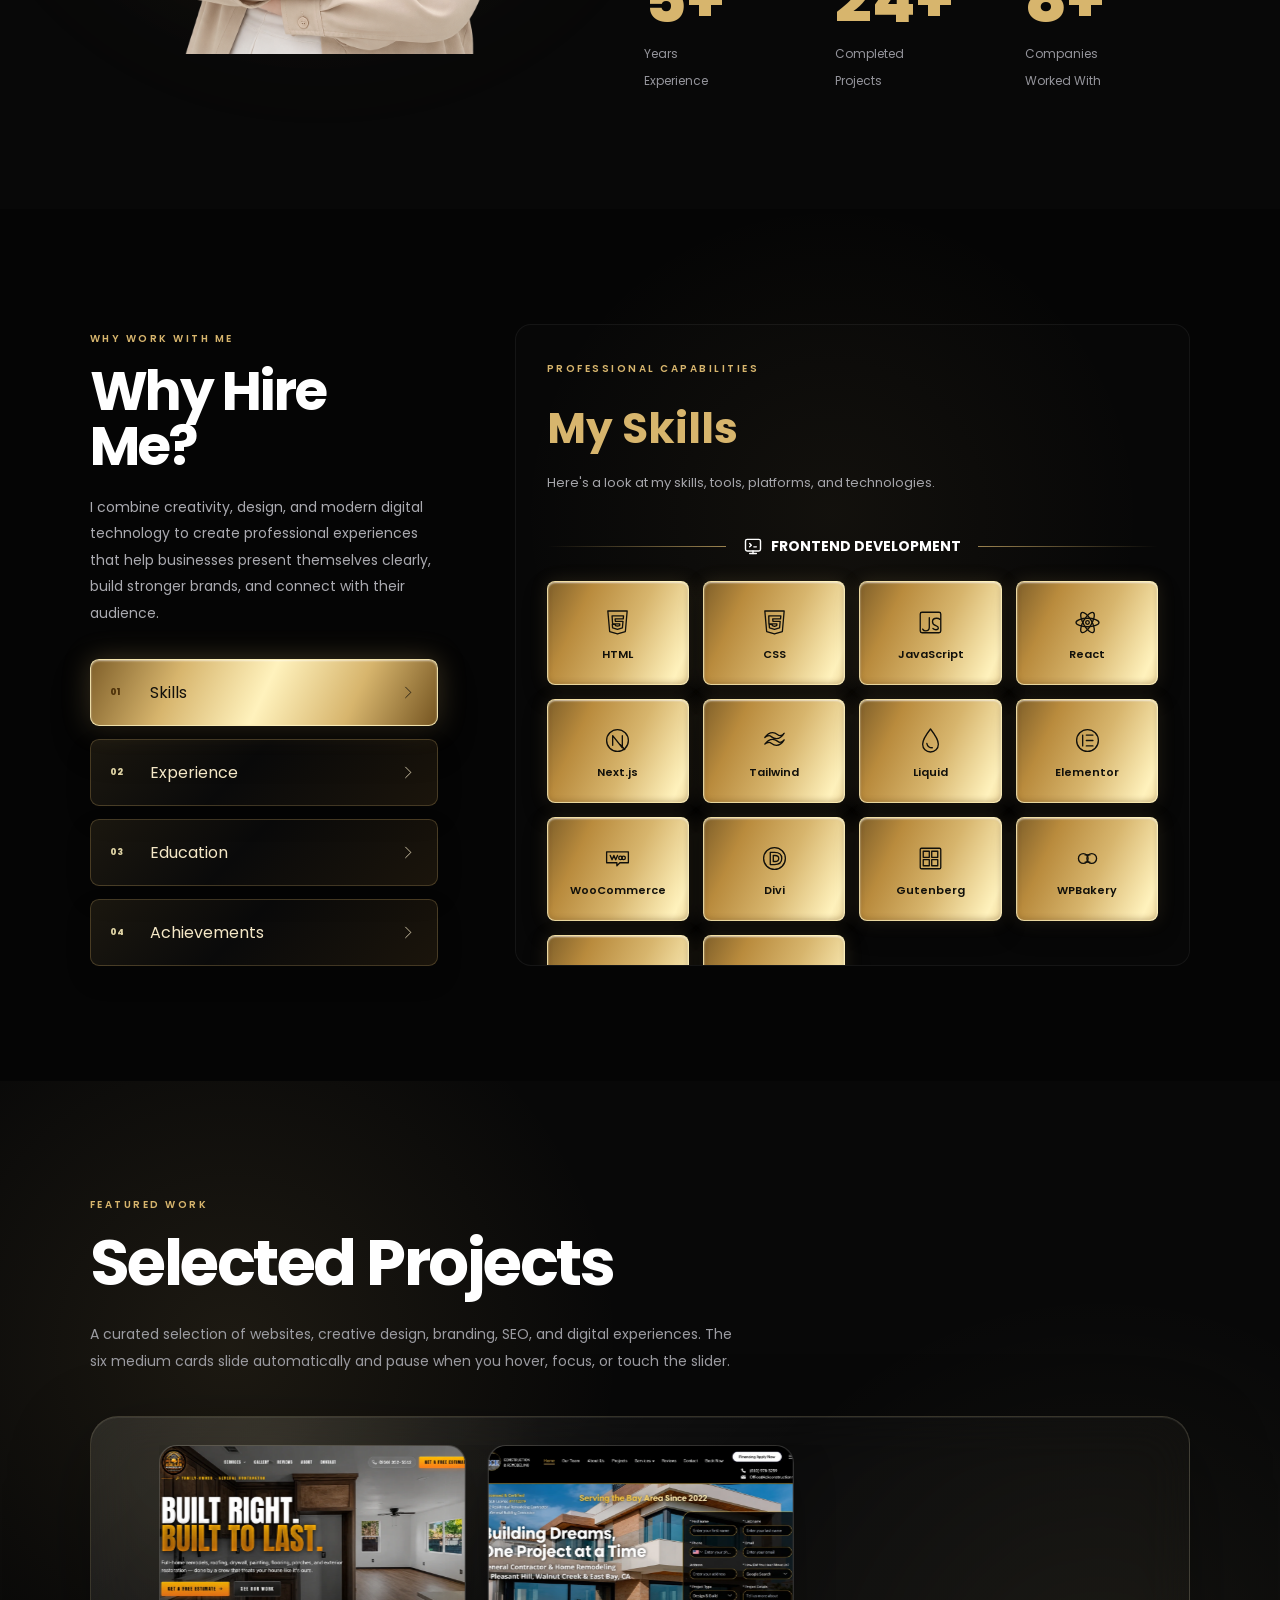
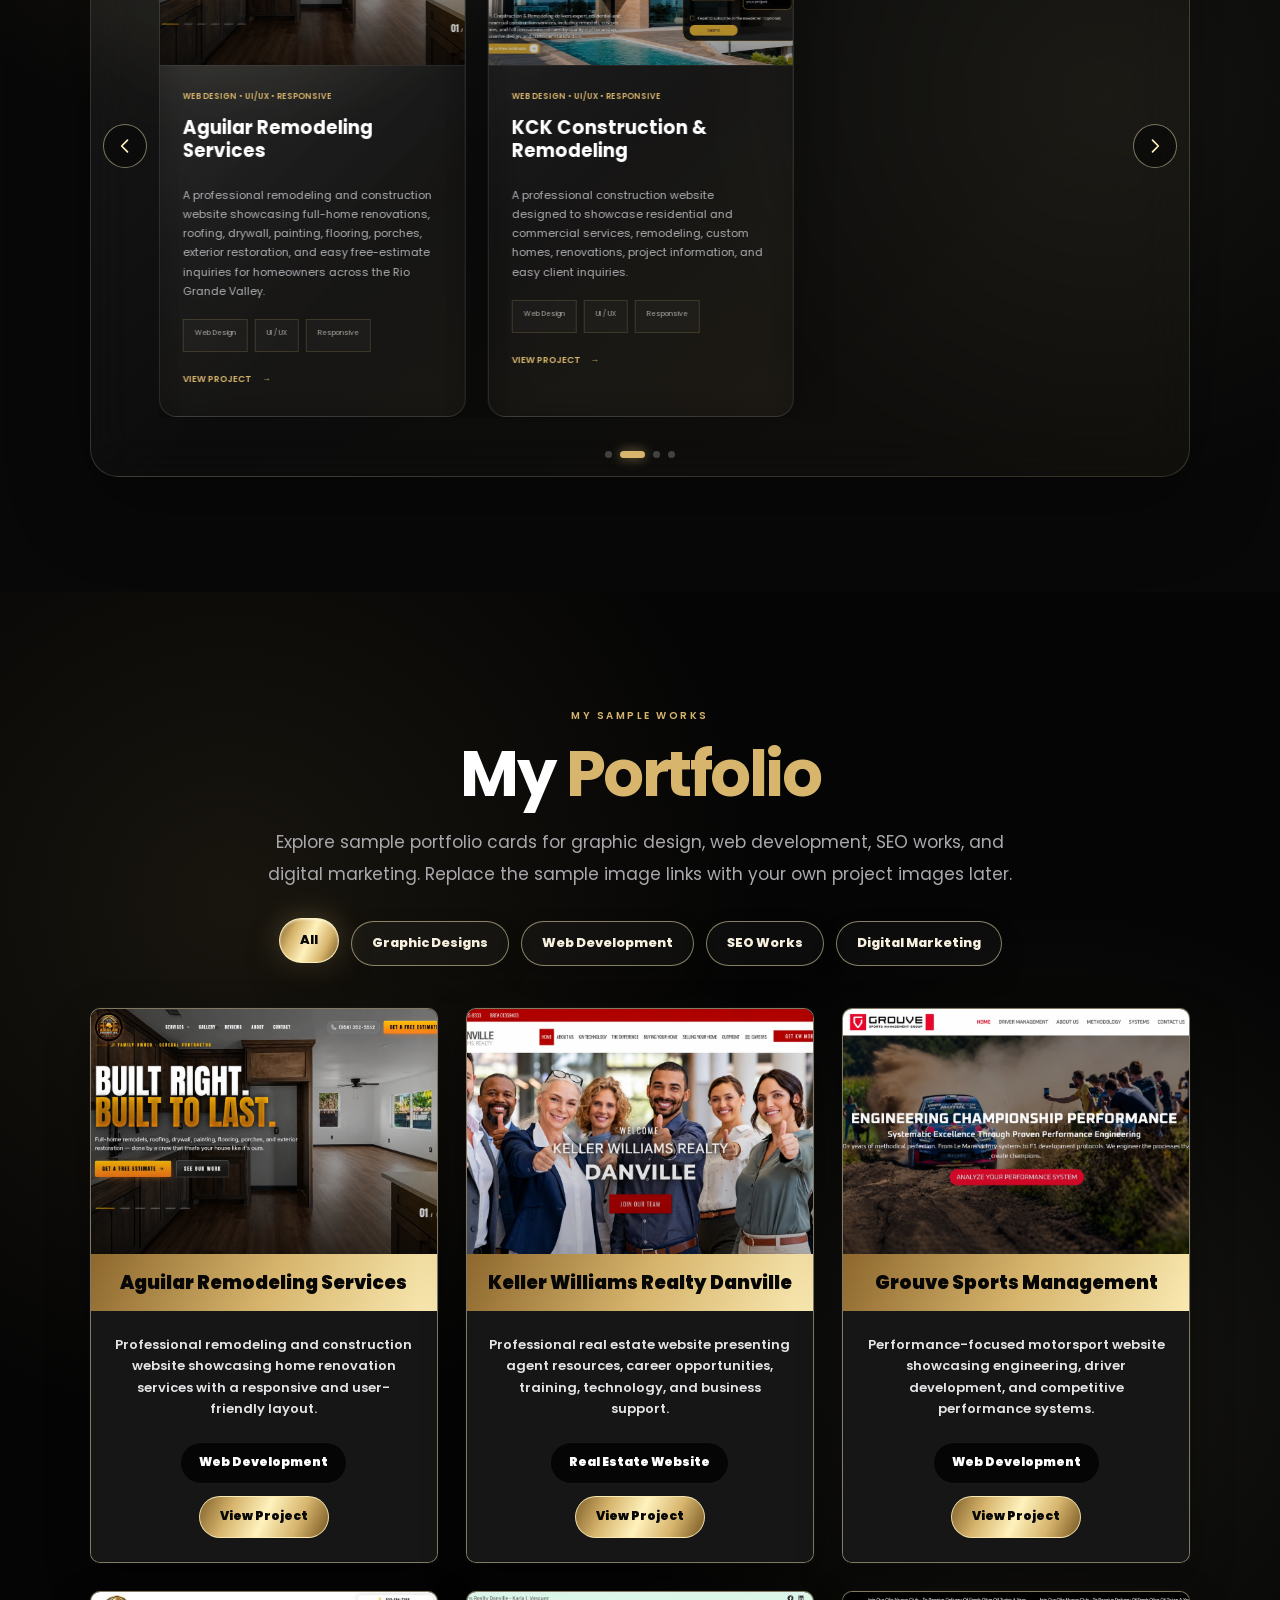
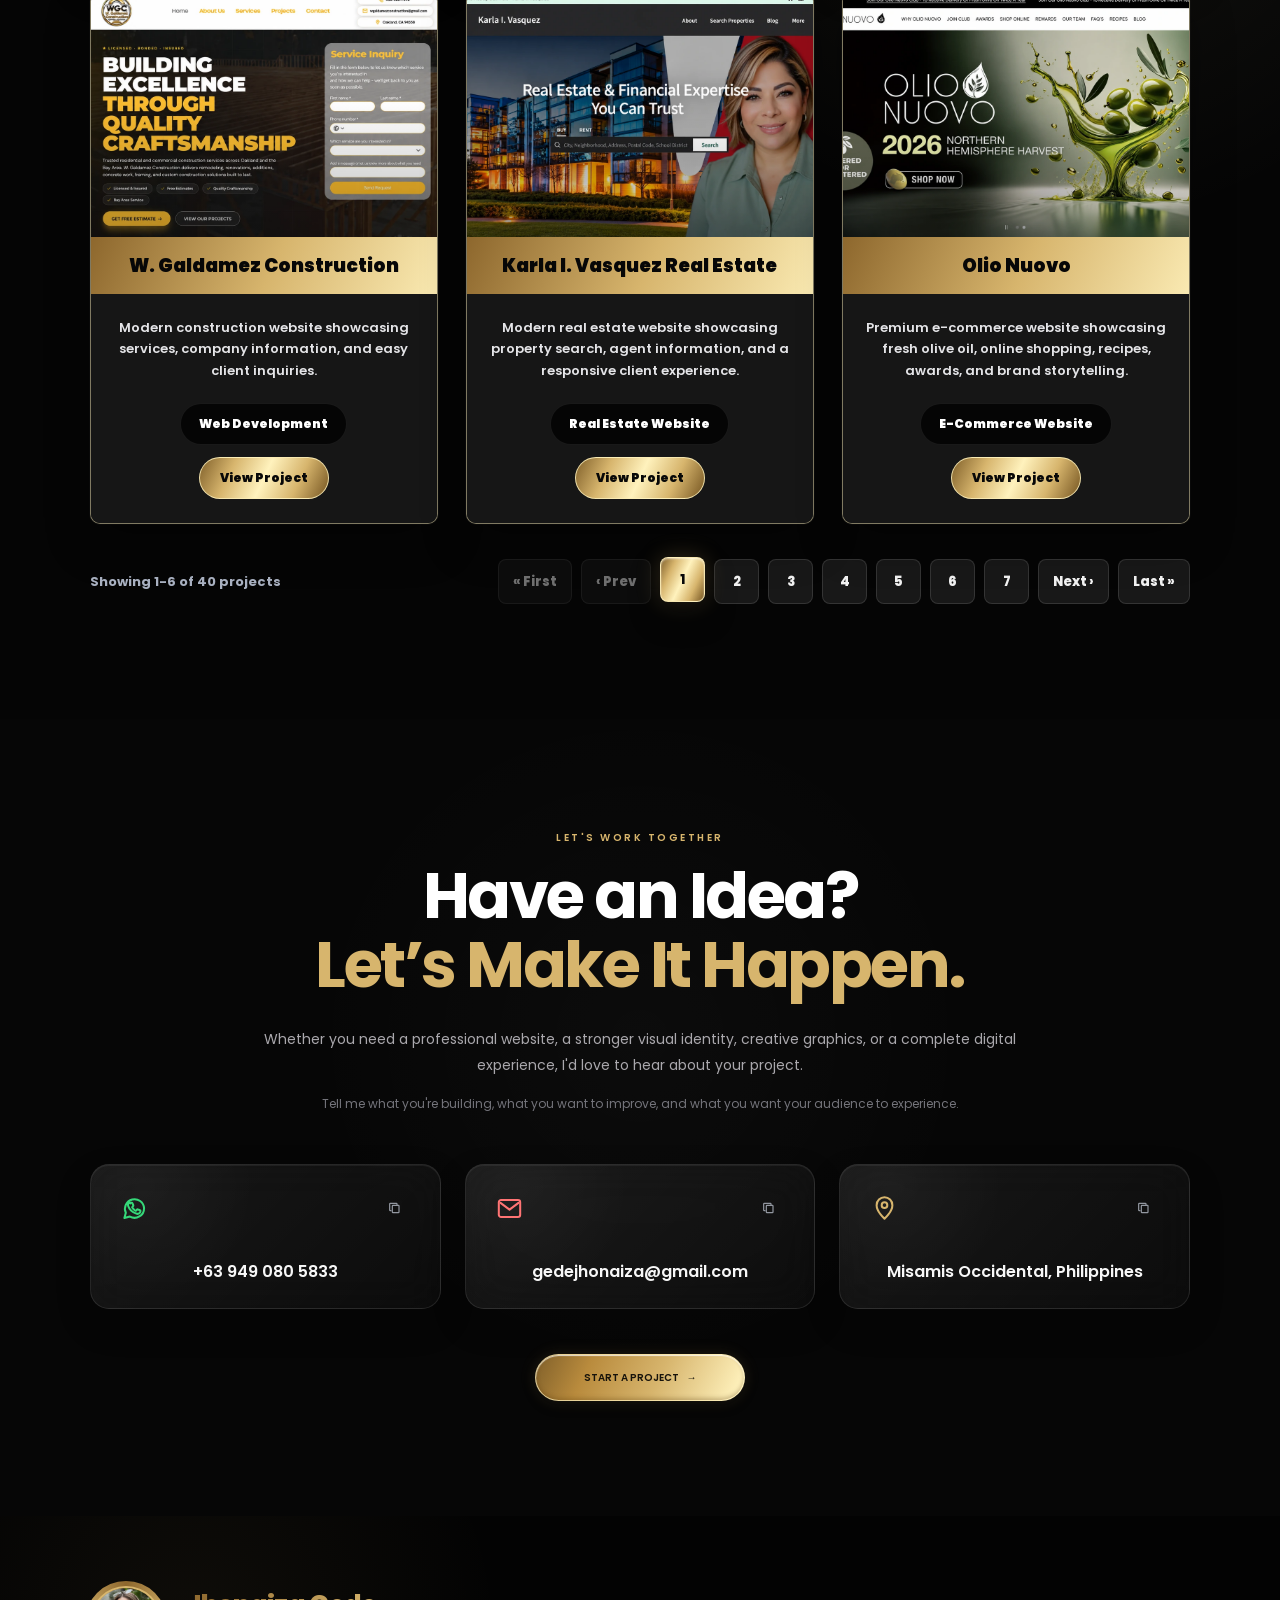
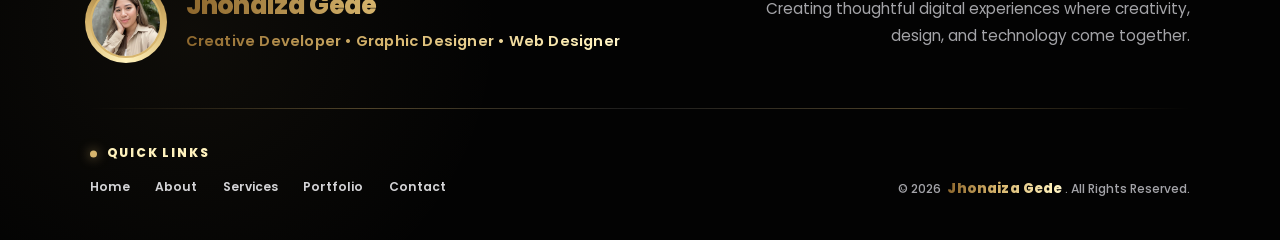
==== commit bc339758: "Update index.html" ====
--- a/index.html
+++ b/index.html
@@ -6800,112 +6800,111 @@
 </article>
 
 
-        <!-- =================================================
-        39 — MARKETING
-        SEASONAL PROMOTION
-        ================================================= -->
-
-        <article
-            class="gallery-card"
-            data-gallery-category="marketing"
+      <!-- =================================================
+39 — DIGITAL MARKETING
+HVAC PROMOTIONAL AD
+================================================= -->
+
+<article
+    class="gallery-card"
+    data-gallery-category="marketing"
+>
+
+    <div class="gallery-card-image">
+
+        <img
+            src="assets/projects/marketing/blue-sky-heating-air-3-optimized.webp"
+            alt="Blue Sky Heating and Air animated promotional ad"
+            loading="lazy"
         >
 
-            <div class="gallery-card-image">
-
-                <img
-                    src="https://images.unsplash.com/photo-1523275335684-37898b6baf30?auto=format&amp;fit=crop&amp;w=900&amp;q=80"
-                    alt="Seasonal promotion marketing campaign sample"
-                    loading="lazy"
-                >
-
-            </div>
-
-            <h3>
-                Seasonal Promotion Campaign
-            </h3>
-
-            <div class="gallery-card-content">
-
-                <p>
-                    Promotional campaign combining product-focused
-                    creative with timely digital messaging.
-                </p>
-
-                <div class="gallery-card-actions">
-
-                    <span>
-                        Digital Marketing
-                    </span>
-
-                    <a
-                        href="https://images.unsplash.com/photo-1523275335684-37898b6baf30?auto=format&amp;fit=crop&amp;w=1400&amp;q=90"
-                        target="_blank"
-                        rel="noopener noreferrer"
-                    >
-                        View
-                    </a>
-
-                </div>
-
-            </div>
-
-        </article>
-
-
-        <!-- =================================================
-        40 — MARKETING
-        CUSTOMER ENGAGEMENT
-        ================================================= -->
-
-        <article
-            class="gallery-card"
-            data-gallery-category="marketing"
+    </div>
+
+    <h3>
+        HVAC Promotional Ad
+    </h3>
+
+    <div class="gallery-card-content">
+
+        <p>
+            Animated HVAC marketing creative designed to
+            promote services and attract potential customers.
+        </p>
+
+        <div class="gallery-card-actions">
+
+            <span>
+                Digital Marketing
+            </span>
+
+            <a
+                href="assets/projects/marketing/blue-sky-heating-air-3-optimized.webp"
+                target="_blank"
+                rel="noopener noreferrer"
+            >
+                View
+            </a>
+
+        </div>
+
+    </div>
+
+</article>
+
+
+     <!-- =================================================
+40 — DIGITAL MARKETING
+HVAC CUSTOMER ENGAGEMENT AD
+================================================= -->
+
+<article
+    class="gallery-card"
+    data-gallery-category="marketing"
+>
+
+    <div class="gallery-card-image">
+
+        <img
+            src="assets/projects/marketing/blue-sky-heating-air-optimized.webp"
+            alt="Blue Sky Heating and Air animated customer engagement ad"
+            loading="lazy"
         >
 
-            <div class="gallery-card-image">
-
-                <img
-                    src="https://images.unsplash.com/photo-1556761175-4b46a572b786?auto=format&amp;fit=crop&amp;w=900&amp;q=80"
-                    alt="Customer engagement campaign sample"
-                    loading="lazy"
-                >
-
-            </div>
-
-            <h3>
-                Customer Engagement Campaign
-            </h3>
-
-            <div class="gallery-card-content">
-
-                <p>
-                    Audience-focused campaign designed for
-                    stronger interactions and customer relationships.
-                </p>
-
-                <div class="gallery-card-actions">
-
-                    <span>
-                        Digital Marketing
-                    </span>
-
-                    <a
-                        href="https://images.unsplash.com/photo-1556761175-4b46a572b786?auto=format&amp;fit=crop&amp;w=1400&amp;q=90"
-                        target="_blank"
-                        rel="noopener noreferrer"
-                    >
-                        View
-                    </a>
-
-                </div>
-
-            </div>
-
-        </article>
-
-
-    </div>
-
+    </div>
+
+    <h3>
+        HVAC Customer Engagement Ad
+    </h3>
+
+    <div class="gallery-card-content">
+
+        <p>
+            Animated HVAC content designed to increase
+            customer engagement and promote service awareness.
+        </p>
+
+        <div class="gallery-card-actions">
+
+            <span>
+                Digital Marketing
+            </span>
+
+            <a
+                href="assets/projects/marketing/blue-sky-heating-air-optimized.webp"
+                target="_blank"
+                rel="noopener noreferrer"
+            >
+                View
+            </a>
+
+        </div>
+
+    </div>
+
+</article>
+
+
+</div>
 
     <!-- =====================================================
     PAGINATION
